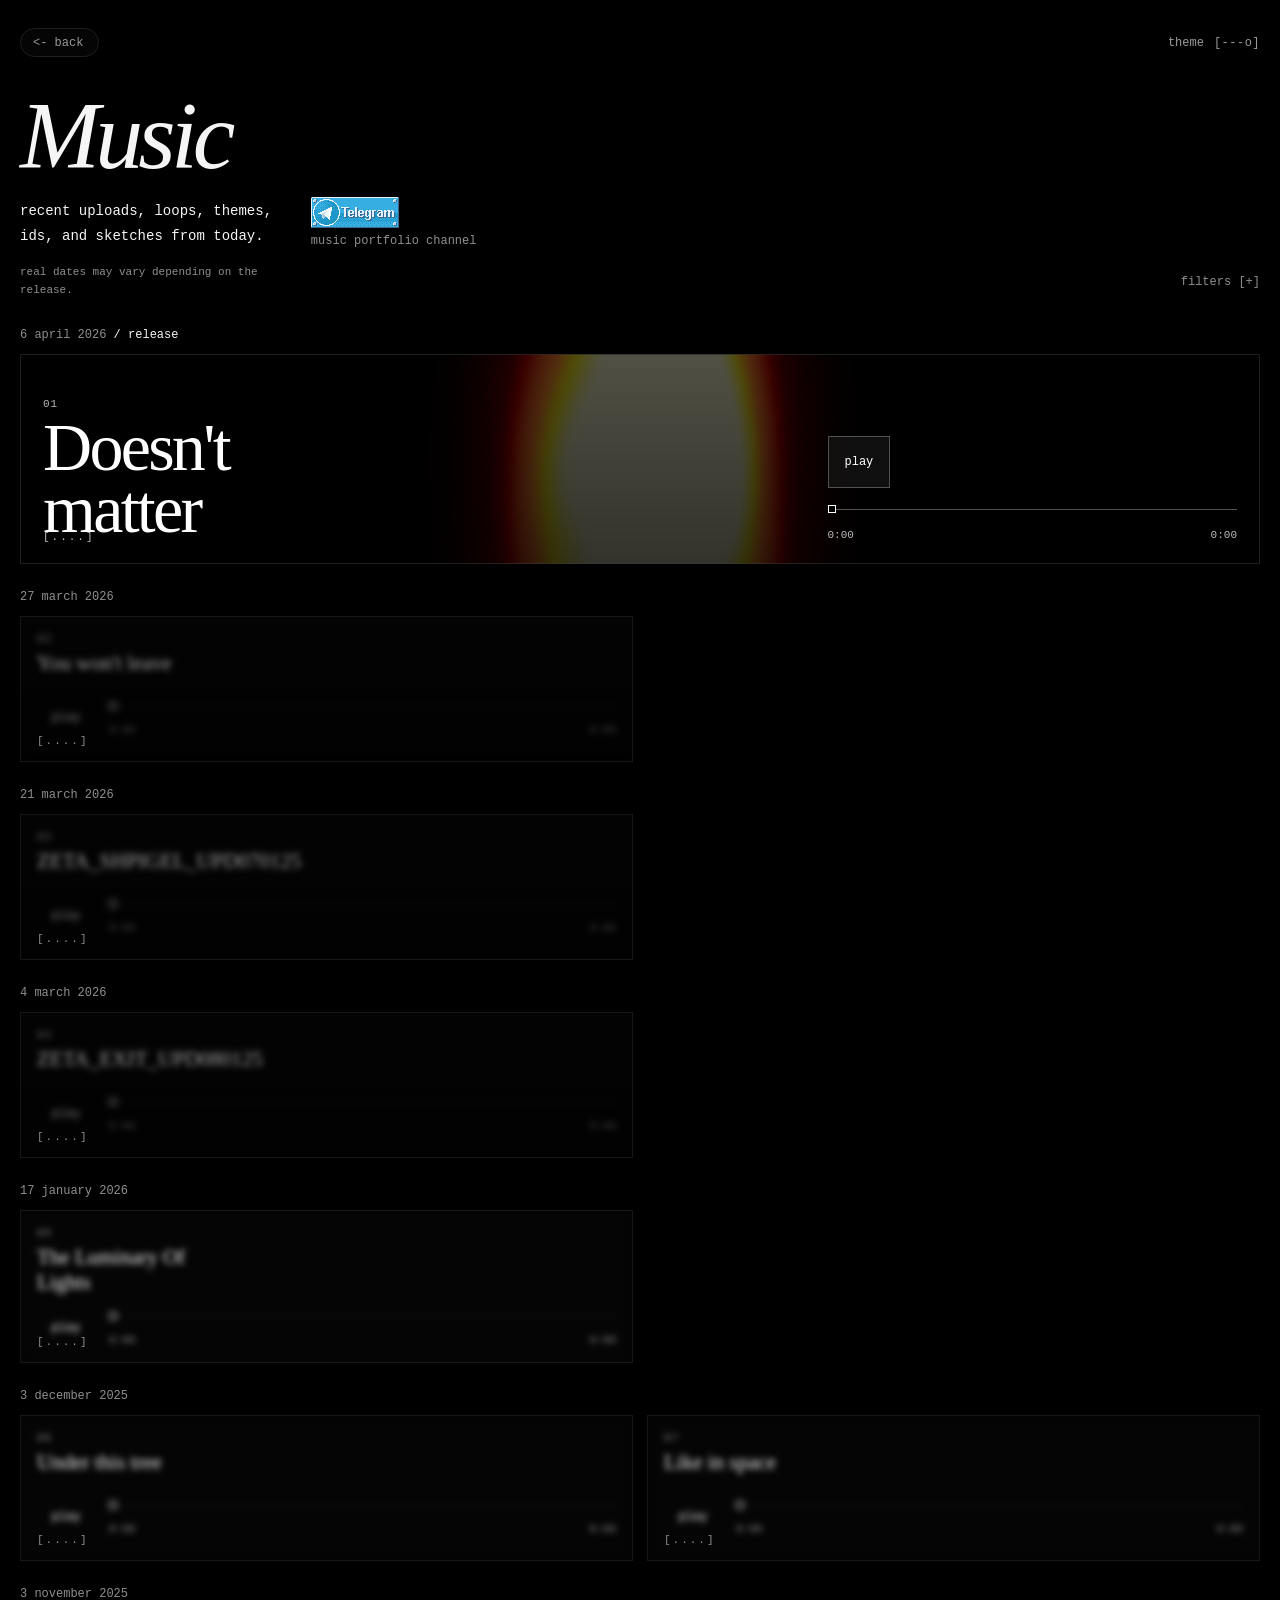
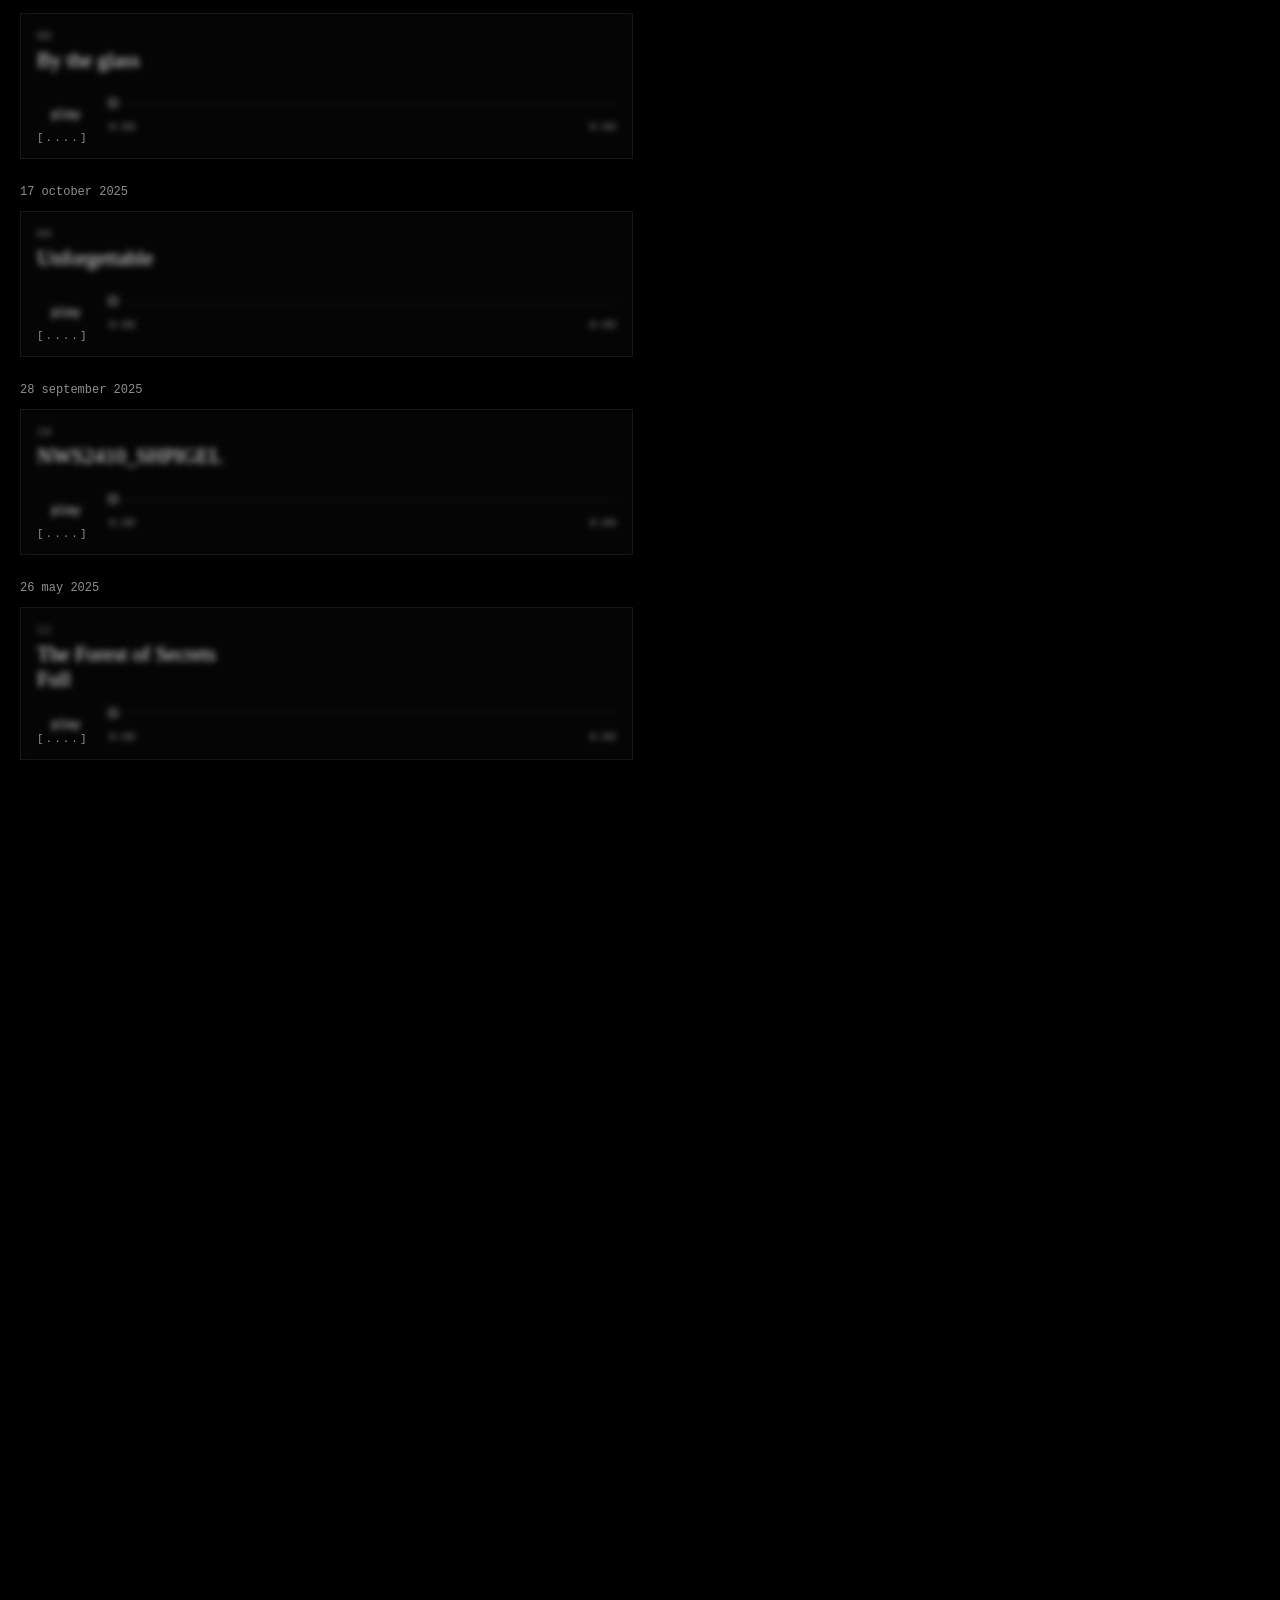
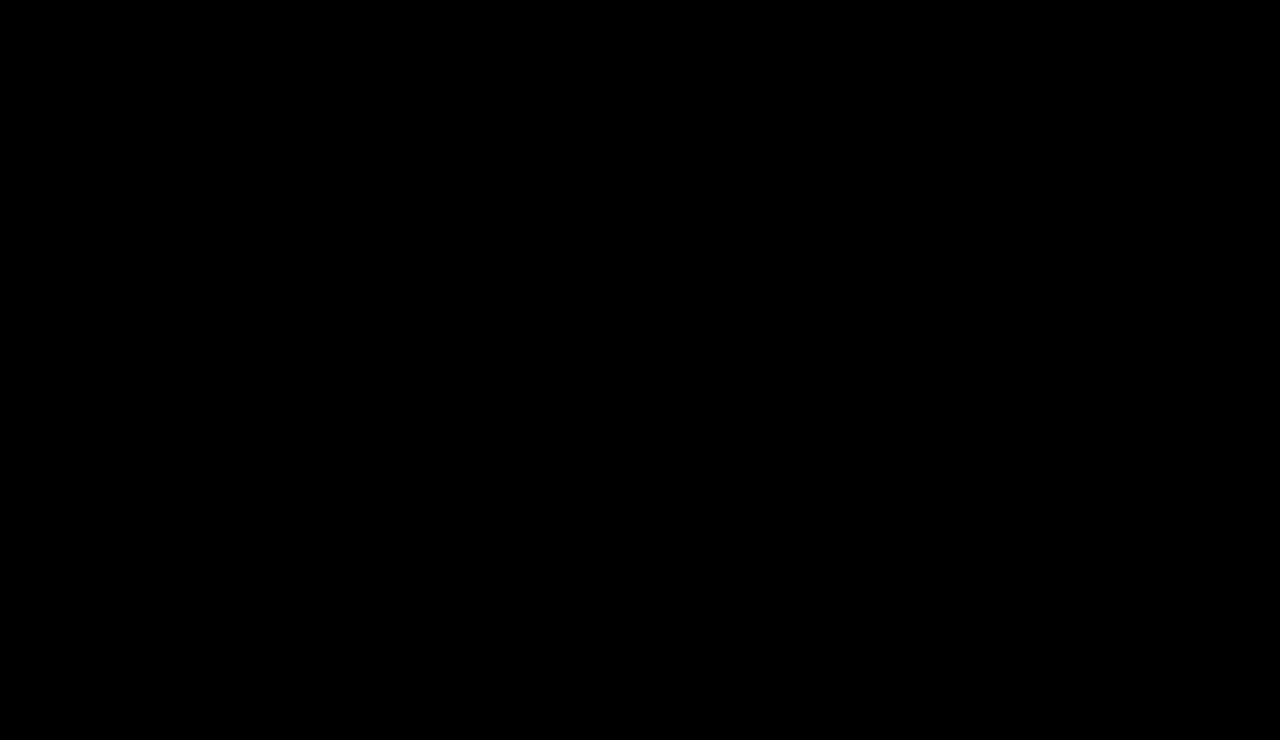
==== music.html @ 7730af9d "Make track loading overlays visible" ====
<!DOCTYPE html>
<html lang="en">
  <head>
    <meta charset="UTF-8" />
    <meta name="viewport" content="width=device-width, initial-scale=1.0" />
    <title>niktoimiya music</title>
    <meta
      name="description"
      content="Placeholder music page for Vladislav aka @niktoimiya."
    />
    <link rel="stylesheet" href="styles.css" />
  </head>
  <body>
    <main class="page">
      <div class="themebar themebar--split">
        <a class="theme-link" href="index.html" aria-label="Back to bio">
          <span class="link-morph">
            <span class="link-morph__base">&lt;- back</span>
            <span class="link-morph__alt" aria-hidden="true">&lt;- back</span>
          </span>
        </a>
        <button class="theme-toggle" type="button" aria-label="Toggle theme">
          <span class="theme-toggle__label">theme</span>
          <span class="theme-toggle__track" aria-hidden="true">
            <span class="theme-toggle__thumb"></span>
          </span>
        </button>
      </div>

      <section class="layout layout--single">
        <div class="layout__main">
          <section class="hero hero--section-page">
            <div class="hero__content hero__content--section">
              <h1 class="hero__title hero__title--section">Music</h1>
              <div class="music-hero__body">
                <p class="hero__lead hero__lead--section">
                  recent uploads, loops, themes, ids, and sketches from today.
                </p>
                <a
                  href="https://t.me/licnolifem"
                  class="badge-link badge-link--section"
                  target="_blank"
                  rel="noreferrer"
                >
                  <img
                    src="assets/badges/telegram.gif"
                    alt="Telegram 88x31 button"
                    class="badge__image"
                  />
                  <span class="badge-link__label">music portfolio channel</span>
                </a>
              </div>
            </div>
          </section>

          <div class="track-toolbar">
            <p class="track-note">
              real dates may vary depending on the release.
            </p>
            <details class="track-filters">
              <summary class="track-filters__summary">filters</summary>
              <div class="track-filters__menu">
                <button class="track-filters__option" type="button" data-filter="all">all</button>
                <button class="track-filters__option" type="button" data-filter="dated">dated only</button>
                <button class="track-filters__option" type="button" data-filter="undated">date not parsed</button>
              </div>
            </details>
          </div>

          <section class="track-groups">
            <section class="track-group" data-filter-group="dated">
              <h2 class="track-group__date">3 december 2025</h2>
              <div class="tracks">
                <article class="track">
                  <div class="track__meta">
                    <p class="track__index">11</p>
                    <h3 class="track__title">Under this tree</h3>
                  </div>
                  <div class="track__player">
                    <button class="track__play" type="button">play</button>
                    <div class="track__controls">
                      <input class="track__seek" type="range" min="0" max="0" value="0" step="0.1" aria-label="Seek track" />
                      <div class="track__time">
                        <span class="track__current">0:00</span>
                        <span class="track__duration">0:00</span>
                      </div>
                    </div>
                    <audio preload="none" class="track__audio" data-audio-ready="false">
                      <source data-src="assets/music/Under%20this%20tree%20.mp3" type="audio/mpeg" />
                    </audio>
                  </div>
                </article>

                <article class="track">
                  <div class="track__meta">
                    <p class="track__index">12</p>
                    <h3 class="track__title">Like in space</h3>
                  </div>
                  <div class="track__player">
                    <button class="track__play" type="button">play</button>
                    <div class="track__controls">
                      <input class="track__seek" type="range" min="0" max="0" value="0" step="0.1" aria-label="Seek track" />
                      <div class="track__time">
                        <span class="track__current">0:00</span>
                        <span class="track__duration">0:00</span>
                      </div>
                    </div>
                    <audio preload="none" class="track__audio" data-audio-ready="false">
                      <source data-src="assets/music/Like%20in%20space%20.mp3" type="audio/mpeg" />
                    </audio>
                  </div>
                </article>
              </div>
            </section>

            <section class="track-group" data-filter-group="dated">
              <h2 class="track-group__date">3 november 2025</h2>
              <div class="tracks">
                <article class="track">
                  <div class="track__meta">
                    <p class="track__index">10</p>
                    <h3 class="track__title">By the glass</h3>
                  </div>
                  <div class="track__player">
                    <button class="track__play" type="button">play</button>
                    <div class="track__controls">
                      <input class="track__seek" type="range" min="0" max="0" value="0" step="0.1" aria-label="Seek track" />
                      <div class="track__time">
                        <span class="track__current">0:00</span>
                        <span class="track__duration">0:00</span>
                      </div>
                    </div>
                    <audio preload="none" class="track__audio" data-audio-ready="false">
                      <source data-src="assets/music/By%20the%20glass%20.mp3" type="audio/mpeg" />
                    </audio>
                  </div>
                </article>
              </div>
            </section>

            <section class="track-group" data-filter-group="dated">
              <h2 class="track-group__date">17 october 2025</h2>
              <div class="tracks">
                <article class="track">
                  <div class="track__meta">
                    <p class="track__index">09</p>
                    <h3 class="track__title">Unforgettable</h3>
                  </div>
                  <div class="track__player">
                    <button class="track__play" type="button">play</button>
                    <div class="track__controls">
                      <input class="track__seek" type="range" min="0" max="0" value="0" step="0.1" aria-label="Seek track" />
                      <div class="track__time">
                        <span class="track__current">0:00</span>
                        <span class="track__duration">0:00</span>
                      </div>
                    </div>
                    <audio preload="none" class="track__audio" data-audio-ready="false">
                      <source data-src="assets/music/Unforgettable%20.mp3" type="audio/mpeg" />
                    </audio>
                  </div>
                </article>
              </div>
            </section>

            <section class="track-group" data-filter-group="dated">
              <h2 class="track-group__date">28 september 2025</h2>
              <div class="tracks">
                <article class="track">
                  <div class="track__meta">
                    <p class="track__index">08</p>
                    <h3 class="track__title">NWS2410_SHPIGEL</h3>
                  </div>
                  <div class="track__player">
                    <button class="track__play" type="button">play</button>
                    <div class="track__controls">
                      <input class="track__seek" type="range" min="0" max="0" value="0" step="0.1" aria-label="Seek track" />
                      <div class="track__time">
                        <span class="track__current">0:00</span>
                        <span class="track__duration">0:00</span>
                      </div>
                    </div>
                    <audio preload="none" class="track__audio" data-audio-ready="false">
                      <source data-src="assets/music/NWS2410_SHPIGEL.mp3" type="audio/mpeg" />
                    </audio>
                  </div>
                </article>
              </div>
            </section>

            <section class="track-group" data-filter-group="dated">
              <h2 class="track-group__date">26 may 2025</h2>
              <div class="tracks">
                <article class="track">
                  <div class="track__meta">
                    <p class="track__index">07</p>
                    <h3 class="track__title">The Forest of Secrets Full</h3>
                  </div>
                  <div class="track__player">
                    <button class="track__play" type="button">play</button>
                    <div class="track__controls">
                      <input class="track__seek" type="range" min="0" max="0" value="0" step="0.1" aria-label="Seek track" />
                      <div class="track__time">
                        <span class="track__current">0:00</span>
                        <span class="track__duration">0:00</span>
                      </div>
                    </div>
                    <audio preload="none" class="track__audio" data-audio-ready="false">
                      <source data-src="assets/music/The%20Forest%20of%20Secrets%20Full.mp3" type="audio/mpeg" />
                    </audio>
                  </div>
                </article>
              </div>
            </section>

            <section class="track-group" data-filter-group="dated">
              <h2 class="track-group__date">28 april 2025</h2>
              <div class="tracks">
                <article class="track">
                  <div class="track__meta">
                    <p class="track__index">06</p>
                    <h3 class="track__title">DENNWS_SHPIGEL_upd_2_280824</h3>
                  </div>
                  <div class="track__player">
                    <button class="track__play" type="button">play</button>
                    <div class="track__controls">
                      <input class="track__seek" type="range" min="0" max="0" value="0" step="0.1" aria-label="Seek track" />
                      <div class="track__time">
                        <span class="track__current">0:00</span>
                        <span class="track__duration">0:00</span>
                      </div>
                    </div>
                    <audio preload="none" class="track__audio" data-audio-ready="false">
                      <source data-src="assets/music/DENNWS_SHPIGEL_upd_2_280824.mp3" type="audio/mpeg" />
                    </audio>
                  </div>
                </article>
              </div>
            </section>

            <section class="track-group" data-filter-group="dated">
              <h2 class="track-group__date">6 april 2026</h2>
              <div class="tracks">
                <article class="track">
                  <div class="track__meta">
                    <p class="track__index">05</p>
                    <h3 class="track__title">Doesn't matter</h3>
                  </div>
                  <div class="track__player">
                    <button class="track__play" type="button">play</button>
                    <div class="track__controls">
                      <input class="track__seek" type="range" min="0" max="0" value="0" step="0.1" aria-label="Seek track" />
                      <div class="track__time">
                        <span class="track__current">0:00</span>
                        <span class="track__duration">0:00</span>
                      </div>
                    </div>
                    <audio preload="none" class="track__audio" data-audio-ready="false">
                      <source data-src="assets/music/Doesn%27t%20matter%20.mp3" type="audio/mpeg" />
                    </audio>
                  </div>
                </article>
              </div>
            </section>

            <section class="track-group" data-filter-group="dated">
              <h2 class="track-group__date">27 march 2026</h2>
              <div class="tracks">
                <article class="track">
                  <div class="track__meta">
                    <p class="track__index">04</p>
                    <h3 class="track__title">You won't leave</h3>
                  </div>
                  <div class="track__player">
                    <button class="track__play" type="button">play</button>
                    <div class="track__controls">
                      <input class="track__seek" type="range" min="0" max="0" value="0" step="0.1" aria-label="Seek track" />
                      <div class="track__time">
                        <span class="track__current">0:00</span>
                        <span class="track__duration">0:00</span>
                      </div>
                    </div>
                    <audio preload="none" class="track__audio" data-audio-ready="false">
                      <source data-src="assets/music/You%20won%27t%20leave%20.mp3" type="audio/mpeg" />
                    </audio>
                  </div>
                </article>
              </div>
            </section>

            <section class="track-group" data-filter-group="dated">
              <h2 class="track-group__date">21 march 2026</h2>
              <div class="tracks">
                <article class="track">
                  <div class="track__meta">
                    <p class="track__index">03</p>
                    <h3 class="track__title">ZETA_SHPIGEL_UPD070125</h3>
                  </div>
                  <div class="track__player">
                    <button class="track__play" type="button">play</button>
                    <div class="track__controls">
                      <input class="track__seek" type="range" min="0" max="0" value="0" step="0.1" aria-label="Seek track" />
                      <div class="track__time">
                        <span class="track__current">0:00</span>
                        <span class="track__duration">0:00</span>
                      </div>
                    </div>
                    <audio preload="none" class="track__audio" data-audio-ready="false">
                      <source data-src="assets/music/ZETA_SHPIGEL_UPD070125.mp3" type="audio/mpeg" />
                    </audio>
                  </div>
                </article>
              </div>
            </section>

            <section class="track-group" data-filter-group="dated">
              <h2 class="track-group__date">4 march 2026</h2>
              <div class="tracks">
                <article class="track">
                  <div class="track__meta">
                    <p class="track__index">02</p>
                    <h3 class="track__title">ZETA_EXIT_UPD080125</h3>
                  </div>
                  <div class="track__player">
                    <button class="track__play" type="button">play</button>
                    <div class="track__controls">
                      <input class="track__seek" type="range" min="0" max="0" value="0" step="0.1" aria-label="Seek track" />
                      <div class="track__time">
                        <span class="track__current">0:00</span>
                        <span class="track__duration">0:00</span>
                      </div>
                    </div>
                    <audio preload="none" class="track__audio" data-audio-ready="false">
                      <source data-src="assets/music/ZETA_EXIT_UPD080125.mp3" type="audio/mpeg" />
                    </audio>
                  </div>
                </article>
              </div>
            </section>

            <section class="track-group" data-filter-group="dated">
              <h2 class="track-group__date">17 january 2026</h2>
              <div class="tracks">
                <article class="track">
                  <div class="track__meta">
                    <p class="track__index">01</p>
                    <h3 class="track__title">The Luminary Of Lights</h3>
                  </div>
                  <div class="track__player">
                    <button class="track__play" type="button">play</button>
                    <div class="track__controls">
                      <input class="track__seek" type="range" min="0" max="0" value="0" step="0.1" aria-label="Seek track" />
                      <div class="track__time">
                        <span class="track__current">0:00</span>
                        <span class="track__duration">0:00</span>
                      </div>
                    </div>
                    <audio preload="none" class="track__audio" data-audio-ready="false">
                      <source data-src="assets/music/The%20Luminary%20Of%20Lights%20.mp3" type="audio/mpeg" />
                    </audio>
                  </div>
                </article>
              </div>
            </section>

            <section class="track-group" data-filter-group="undated">
              <h2 class="track-group__date">date not parsed yet</h2>
              <div class="tracks">
                <article class="track">
                  <div class="track__meta">
                    <p class="track__index">13</p>
                    <h3 class="track__title">The Forgotten One</h3>
                  </div>
                  <div class="track__player">
                    <button class="track__play" type="button">play</button>
                    <div class="track__controls">
                      <input class="track__seek" type="range" min="0" max="0" value="0" step="0.1" aria-label="Seek track" />
                      <div class="track__time">
                        <span class="track__current">0:00</span>
                        <span class="track__duration">0:00</span>
                      </div>
                    </div>
                    <audio preload="none" class="track__audio" data-audio-ready="false">
                      <source data-src="assets/music/The%20Forgotten%20One.mp3" type="audio/mpeg" />
                    </audio>
                  </div>
                </article>

                <article class="track">
                  <div class="track__meta">
                    <p class="track__index">14</p>
                    <h3 class="track__title">New tree of life</h3>
                  </div>
                  <div class="track__player">
                    <button class="track__play" type="button">play</button>
                    <div class="track__controls">
                      <input class="track__seek" type="range" min="0" max="0" value="0" step="0.1" aria-label="Seek track" />
                      <div class="track__time">
                        <span class="track__current">0:00</span>
                        <span class="track__duration">0:00</span>
                      </div>
                    </div>
                    <audio preload="none" class="track__audio" data-audio-ready="false">
                      <source data-src="assets/music/New%20tree%20of%20life.mp3" type="audio/mpeg" />
                    </audio>
                  </div>
                </article>

                <article class="track">
                  <div class="track__meta">
                    <p class="track__index">15</p>
                    <h3 class="track__title">Golden Tree</h3>
                  </div>
                  <div class="track__player">
                    <button class="track__play" type="button">play</button>
                    <div class="track__controls">
                      <input class="track__seek" type="range" min="0" max="0" value="0" step="0.1" aria-label="Seek track" />
                      <div class="track__time">
                        <span class="track__current">0:00</span>
                        <span class="track__duration">0:00</span>
                      </div>
                    </div>
                    <audio preload="none" class="track__audio" data-audio-ready="false">
                      <source data-src="assets/music/Golden%20Tree.mp3" type="audio/mpeg" />
                    </audio>
                  </div>
                </article>

                <article class="track">
                  <div class="track__meta">
                    <p class="track__index">16</p>
                    <h3 class="track__title">PODROBNOSTI-NEDELI_SHPIGEL_UPD211124</h3>
                  </div>
                  <div class="track__player">
                    <button class="track__play" type="button">play</button>
                    <div class="track__controls">
                      <input class="track__seek" type="range" min="0" max="0" value="0" step="0.1" aria-label="Seek track" />
                      <div class="track__time">
                        <span class="track__current">0:00</span>
                        <span class="track__duration">0:00</span>
                      </div>
                    </div>
                    <audio preload="none" class="track__audio" data-audio-ready="false">
                      <source data-src="assets/music/PODROBNOSTI-NEDELI_SHPIGEL_UPD211124.mp3" type="audio/mpeg" />
                    </audio>
                  </div>
                </article>

                <article class="track">
                  <div class="track__meta">
                    <p class="track__index">17</p>
                    <h3 class="track__title">shp_news_oblako_v3</h3>
                  </div>
                  <div class="track__player">
                    <button class="track__play" type="button">play</button>
                    <div class="track__controls">
                      <input class="track__seek" type="range" min="0" max="0" value="0" step="0.1" aria-label="Seek track" />
                      <div class="track__time">
                        <span class="track__current">0:00</span>
                        <span class="track__duration">0:00</span>
                      </div>
                    </div>
                    <audio preload="none" class="track__audio" data-audio-ready="false">
                      <source data-src="assets/music/shp_news_oblako_v3.mp3" type="audio/mpeg" />
                    </audio>
                  </div>
                </article>

                <article class="track">
                  <div class="track__meta">
                    <p class="track__index">18</p>
                    <h3 class="track__title">Fight 1</h3>
                  </div>
                  <div class="track__player">
                    <button class="track__play" type="button">play</button>
                    <div class="track__controls">
                      <input class="track__seek" type="range" min="0" max="0" value="0" step="0.1" aria-label="Seek track" />
                      <div class="track__time">
                        <span class="track__current">0:00</span>
                        <span class="track__duration">0:00</span>
                      </div>
                    </div>
                    <audio preload="none" class="track__audio" data-audio-ready="false">
                      <source data-src="assets/music/Fight%201.mp3" type="audio/mpeg" />
                    </audio>
                  </div>
                </article>

                <article class="track">
                  <div class="track__meta">
                    <p class="track__index">19</p>
                    <h3 class="track__title">nws_shp_oblako_1</h3>
                  </div>
                  <div class="track__player">
                    <button class="track__play" type="button">play</button>
                    <div class="track__controls">
                      <input class="track__seek" type="range" min="0" max="0" value="0" step="0.1" aria-label="Seek track" />
                      <div class="track__time">
                        <span class="track__current">0:00</span>
                        <span class="track__duration">0:00</span>
                      </div>
                    </div>
                    <audio preload="none" class="track__audio" data-audio-ready="false">
                      <source data-src="assets/music/nws_shp_oblako_1.mp3" type="audio/mpeg" />
                    </audio>
                  </div>
                </article>

                <article class="track">
                  <div class="track__meta">
                    <p class="track__index">20</p>
                    <h3 class="track__title">strilex_fill_2404</h3>
                  </div>
                  <div class="track__player">
                    <button class="track__play" type="button">play</button>
                    <div class="track__controls">
                      <input class="track__seek" type="range" min="0" max="0" value="0" step="0.1" aria-label="Seek track" />
                      <div class="track__time">
                        <span class="track__current">0:00</span>
                        <span class="track__duration">0:00</span>
                      </div>
                    </div>
                    <audio preload="none" class="track__audio" data-audio-ready="false">
                      <source data-src="assets/music/strilex_fill_2404.mp3" type="audio/mpeg" />
                    </audio>
                  </div>
                </article>

                <article class="track">
                  <div class="track__meta">
                    <p class="track__index">21</p>
                    <h3 class="track__title">какая то атмофсфера</h3>
                  </div>
                  <div class="track__player">
                    <button class="track__play" type="button">play</button>
                    <div class="track__controls">
                      <input class="track__seek" type="range" min="0" max="0" value="0" step="0.1" aria-label="Seek track" />
                      <div class="track__time">
                        <span class="track__current">0:00</span>
                        <span class="track__duration">0:00</span>
                      </div>
                    </div>
                    <audio preload="none" class="track__audio" data-audio-ready="false">
                      <source data-src="assets/music/%D0%BA%D0%B0%D0%BA%D0%B0%D1%8F%20%D1%82%D0%BE%20%D0%B0%D1%82%D0%BC%D0%BE%D1%84%D1%81%D1%84%D0%B5%D1%80%D0%B0.mp3" type="audio/mpeg" />
                    </audio>
                  </div>
                </article>

                <article class="track">
                  <div class="track__meta">
                    <p class="track__index">22</p>
                    <h3 class="track__title">mestnoe_time_oblako_2405</h3>
                  </div>
                  <div class="track__player">
                    <button class="track__play" type="button">play</button>
                    <div class="track__controls">
                      <input class="track__seek" type="range" min="0" max="0" value="0" step="0.1" aria-label="Seek track" />
                      <div class="track__time">
                        <span class="track__current">0:00</span>
                        <span class="track__duration">0:00</span>
                      </div>
                    </div>
                    <audio preload="none" class="track__audio" data-audio-ready="false">
                      <source data-src="assets/music/mestnoe_time_oblako_2405.mp3" type="audio/mpeg" />
                    </audio>
                  </div>
                </article>

                <article class="track">
                  <div class="track__meta">
                    <p class="track__index">23</p>
                    <h3 class="track__title">заказ6_170724</h3>
                  </div>
                  <div class="track__player">
                    <button class="track__play" type="button">play</button>
                    <div class="track__controls">
                      <input class="track__seek" type="range" min="0" max="0" value="0" step="0.1" aria-label="Seek track" />
                      <div class="track__time">
                        <span class="track__current">0:00</span>
                        <span class="track__duration">0:00</span>
                      </div>
                    </div>
                    <audio preload="none" class="track__audio" data-audio-ready="false">
                      <source data-src="assets/music/%D0%B7%D0%B0%D0%BA%D0%B0%D0%B76_170724.mp3" type="audio/mpeg" />
                    </audio>
                  </div>
                </article>

                <article class="track">
                  <div class="track__meta">
                    <p class="track__index">24</p>
                    <h3 class="track__title">безразмерка_заказ2_100624</h3>
                  </div>
                  <div class="track__player">
                    <button class="track__play" type="button">play</button>
                    <div class="track__controls">
                      <input class="track__seek" type="range" min="0" max="0" value="0" step="0.1" aria-label="Seek track" />
                      <div class="track__time">
                        <span class="track__current">0:00</span>
                        <span class="track__duration">0:00</span>
                      </div>
                    </div>
                    <audio preload="none" class="track__audio" data-audio-ready="false">
                      <source data-src="assets/music/%D0%B1%D0%B5%D0%B7%D1%80%D0%B0%D0%B7%D0%BC%D0%B5%D1%80%D0%BA%D0%B0_%D0%B7%D0%B0%D0%BA%D0%B0%D0%B72_100624.mp3" type="audio/mpeg" />
                    </audio>
                  </div>
                </article>

                <article class="track">
                  <div class="track__meta">
                    <p class="track__index">25</p>
                    <h3 class="track__title">morning_oblako_2404</h3>
                  </div>
                  <div class="track__player">
                    <button class="track__play" type="button">play</button>
                    <div class="track__controls">
                      <input class="track__seek" type="range" min="0" max="0" value="0" step="0.1" aria-label="Seek track" />
                      <div class="track__time">
                        <span class="track__current">0:00</span>
                        <span class="track__duration">0:00</span>
                      </div>
                    </div>
                    <audio preload="none" class="track__audio" data-audio-ready="false">
                      <source data-src="assets/music/morning_oblako_2404.mp3" type="audio/mpeg" />
                    </audio>
                  </div>
                </article>

                <article class="track">
                  <div class="track__meta">
                    <p class="track__index">26</p>
                    <h3 class="track__title">Days of Hope</h3>
                  </div>
                  <div class="track__player">
                    <button class="track__play" type="button">play</button>
                    <div class="track__controls">
                      <input class="track__seek" type="range" min="0" max="0" value="0" step="0.1" aria-label="Seek track" />
                      <div class="track__time">
                        <span class="track__current">0:00</span>
                        <span class="track__duration">0:00</span>
                      </div>
                    </div>
                    <audio preload="none" class="track__audio" data-audio-ready="false">
                      <source data-src="assets/music/Days%20of%20Hope.mp3" type="audio/mpeg" />
                    </audio>
                  </div>
                </article>

                <article class="track">
                  <div class="track__meta">
                    <p class="track__index">27</p>
                    <h3 class="track__title">Bye Cosmically (1)</h3>
                  </div>
                  <div class="track__player">
                    <button class="track__play" type="button">play</button>
                    <div class="track__controls">
                      <input class="track__seek" type="range" min="0" max="0" value="0" step="0.1" aria-label="Seek track" />
                      <div class="track__time">
                        <span class="track__current">0:00</span>
                        <span class="track__duration">0:00</span>
                      </div>
                    </div>
                    <audio preload="none" class="track__audio" data-audio-ready="false">
                      <source data-src="assets/music/Bye%20Cosmically%20%20%281%29.mp3" type="audio/mpeg" />
                    </audio>
                  </div>
                </article>
              </div>
            </section>
          </section>
        </div>
      </section>
    </main>
    <script>
      (function () {
        var root = document.documentElement;
        var toggle = document.querySelector(".theme-toggle");
        var storageKey = "niktoimiya-theme";
        var savedTheme = localStorage.getItem(storageKey);
        var hour = new Date().getHours();
        var autoTheme = hour >= 7 && hour < 19 ? "light" : "dark";
        var initialTheme = savedTheme || autoTheme;

        root.setAttribute("data-theme", initialTheme);

        if (toggle) {
          toggle.addEventListener("click", function () {
            var current = root.getAttribute("data-theme") === "dark" ? "dark" : "light";
            var next = current === "dark" ? "light" : "dark";
            root.setAttribute("data-theme", next);
            localStorage.setItem(storageKey, next);
          });
        }

        var trackGroupsContainer = document.querySelector(".track-groups");
        var filterDetails = document.querySelector(".track-filters");
        var filterButtons = Array.from(document.querySelectorAll(".track-filters__option"));
        var trackGroups = Array.from(document.querySelectorAll(".track-group"));
        var tracks = [];
        var activeAudio = null;
        var activeFilterMode = "all";
        var loadingFrames = ["[=---]", "[-=--]", "[--=-]", "[---=]"];
        var pendingFrame = "[....]";
        var loadingFrameIndex = 0;
        var monthNames = {
          january: 0,
          february: 1,
          march: 2,
          april: 3,
          may: 4,
          june: 5,
          july: 6,
          august: 7,
          september: 8,
          october: 9,
          november: 10,
          december: 11
        };
        var monthLabels = [
          "january",
          "february",
          "march",
          "april",
          "may",
          "june",
          "july",
          "august",
          "september",
          "october",
          "november",
          "december"
        ];
        var implicitDayMonthYear = 2024;

        function formatTime(seconds) {
          if (!isFinite(seconds) || seconds < 0) return "0:00";
          var mins = Math.floor(seconds / 60);
          var secs = Math.floor(seconds % 60);
          return mins + ":" + String(secs).padStart(2, "0");
        }

        function parseGroupDate(group) {
          var dateHeading = group.querySelector(".track-group__date");

          if (!dateHeading) return null;

          var rawDate = dateHeading.textContent.trim().toLowerCase();
          var match = rawDate.match(/^(\d{1,2})\s+([a-z]+)\s+(\d{4})$/);

          if (!match) return null;

          var day = Number(match[1]);
          var month = monthNames[match[2]];
          var year = Number(match[3]);

          if (!Number.isFinite(day) || !Number.isFinite(year) || month === undefined) {
            return null;
          }

          return new Date(year, month, day).getTime();
        }

        function createTimestamp(year, month, day) {
          var candidate = new Date(year, month, day);

          if (
            candidate.getFullYear() !== year ||
            candidate.getMonth() !== month ||
            candidate.getDate() !== day
          ) {
            return null;
          }

          return candidate.getTime();
        }

        function formatDateLabel(timestamp) {
          var date = new Date(timestamp);
          return date.getDate() + " " + monthLabels[date.getMonth()] + " " + date.getFullYear();
        }

        function getTrackFilename(track) {
          var source = track.querySelector("source");

          if (!source) return "";

          var rawSource = source.getAttribute("src") || "";
          var decodedSource = decodeURIComponent(rawSource);
          return decodedSource.split("/").pop() || "";
        }

        function parseTrackDate(track) {
          var filename = getTrackFilename(track);

          if (!filename) return null;

          var compactDateMatch = filename.match(/(?:^|[_\-\s])(\d{2})(\d{2})(\d{2})(?=\.|[_\-\s]|$)/i);

          if (compactDateMatch) {
            var compactDay = Number(compactDateMatch[1]);
            var compactMonth = Number(compactDateMatch[2]) - 1;
            var compactYear = 2000 + Number(compactDateMatch[3]);
            var compactTimestamp = createTimestamp(compactYear, compactMonth, compactDay);

            if (compactTimestamp !== null) {
              return compactTimestamp;
            }
          }

          var shortDateMatch = filename.match(/(?:^|[_\-\s])(\d{2})(\d{2})(?=\.|$)/i);

          if (shortDateMatch) {
            var shortDay = Number(shortDateMatch[1]);
            var shortMonth = Number(shortDateMatch[2]) - 1;
            var shortTimestamp = createTimestamp(implicitDayMonthYear, shortMonth, shortDay);

            if (shortTimestamp !== null) {
              return shortTimestamp;
            }
          }

          return null;
        }

        function createTrackGroup(groupType, dateLabel) {
          var group = document.createElement("section");
          group.className = "track-group";
          group.setAttribute("data-filter-group", groupType);

          var heading = document.createElement("h2");
          heading.className = "track-group__date";
          heading.textContent = dateLabel;

          var tracksGrid = document.createElement("div");
          tracksGrid.className = "tracks";

          group.appendChild(heading);
          group.appendChild(tracksGrid);

          return group;
        }

        function clearFeaturedTrack() {
          trackGroups.forEach(function (group) {
            var dateHeading = group.querySelector(".track-group__date");

            if (dateHeading) {
              dateHeading.classList.remove("track-group__date--release");
            }
          });

          tracks.forEach(function (track) {
            track.classList.remove("track--featured");
          });
        }

        function markFeaturedTrack() {
          clearFeaturedTrack();

          var latestGroup = trackGroups.find(function (group) {
            return (group.getAttribute("data-filter-group") || "dated") === "dated";
          });

          if (!latestGroup) return;

          var latestTrack = latestGroup.querySelector(".track");
          var latestHeading = latestGroup.querySelector(".track-group__date");

          if (!latestTrack || !latestHeading) return;

          latestTrack.classList.add("track--featured");
          latestHeading.classList.add("track-group__date--release");
        }

        function renumberTracks() {
          tracks.forEach(function (track, index) {
            var trackIndex = track.querySelector(".track__index");

            if (!trackIndex) return;

            trackIndex.textContent = String(index + 1).padStart(2, "0");
          });
        }

        function rebuildTrackGroups() {
          if (!trackGroupsContainer) return;

          var datedGroups = new Map();
          var undatedTracks = [];

          trackGroups.forEach(function (group) {
            var groupType = group.getAttribute("data-filter-group") || "dated";
            var dateHeading = group.querySelector(".track-group__date");
            var tracksInGroup = Array.from(group.querySelectorAll(".track"));

            if (groupType === "dated") {
              var explicitTimestamp = parseGroupDate(group) || 0;
              var explicitKey = String(explicitTimestamp);
              var existingExplicitGroup = datedGroups.get(explicitKey);

              if (existingExplicitGroup) {
                existingExplicitGroup.tracks = existingExplicitGroup.tracks.concat(tracksInGroup);
              } else {
                datedGroups.set(explicitKey, {
                  dateLabel: dateHeading ? dateHeading.textContent.trim() : "date not parsed yet",
                  timestamp: explicitTimestamp,
                  tracks: tracksInGroup.slice()
                });
              }
              return;
            }

            tracksInGroup.forEach(function (track) {
              var inferredTimestamp = parseTrackDate(track);

              if (inferredTimestamp === null) {
                undatedTracks.push(track);
                return;
              }

              var inferredKey = String(inferredTimestamp);
              var existingInferredGroup = datedGroups.get(inferredKey);

              if (existingInferredGroup) {
                existingInferredGroup.tracks.push(track);
                return;
              }

              datedGroups.set(inferredKey, {
                dateLabel: formatDateLabel(inferredTimestamp),
                timestamp: inferredTimestamp,
                tracks: [track]
              });
            });
          });

          var orderedDatedGroups = Array.from(datedGroups.values()).sort(function (leftGroup, rightGroup) {
            return rightGroup.timestamp - leftGroup.timestamp;
          });

          trackGroupsContainer.innerHTML = "";

          orderedDatedGroups.forEach(function (groupData) {
            var group = createTrackGroup("dated", groupData.dateLabel);
            var tracksGrid = group.querySelector(".tracks");

            groupData.tracks.forEach(function (track) {
              tracksGrid.appendChild(track);
            });

            trackGroupsContainer.appendChild(group);
          });

          if (undatedTracks.length > 0) {
            var undatedGroup = createTrackGroup("undated", "date not parsed yet");
            var undatedGrid = undatedGroup.querySelector(".tracks");

            undatedTracks.forEach(function (track) {
              undatedGrid.appendChild(track);
            });

            trackGroupsContainer.appendChild(undatedGroup);
          }

          trackGroups = Array.from(document.querySelectorAll(".track-group"));
          tracks = Array.from(document.querySelectorAll(".track"));
          renumberTracks();
          markFeaturedTrack();
        }

        function applyFilter(mode) {
          activeFilterMode = mode;

          filterButtons.forEach(function (button) {
            var buttonMode = button.getAttribute("data-filter") || "all";
            var isActive = buttonMode === mode;
            button.setAttribute("aria-pressed", isActive ? "true" : "false");
          });

          trackGroups.forEach(function (group) {
            var groupType = group.getAttribute("data-filter-group") || "dated";
            var visible =
              mode === "all" ||
              (mode === "dated" && groupType === "dated") ||
              (mode === "undated" && groupType === "undated");

            group.hidden = !visible;
            group.setAttribute("aria-hidden", visible ? "false" : "true");
            group.style.display = visible ? "" : "none";
          });

          if (filterDetails) {
            filterDetails.open = false;
          }
        }

        rebuildTrackGroups();

        filterButtons.forEach(function (button) {
          button.addEventListener("click", function () {
            var mode = button.getAttribute("data-filter") || "all";
            applyFilter(mode);
          });
        });

        applyFilter(activeFilterMode);

        tracks.forEach(function (track) {
          var audio = track.querySelector(".track__audio");
          var source = audio ? audio.querySelector("source") : null;
          var playButton = track.querySelector(".track__play");
          var seek = track.querySelector(".track__seek");
          var current = track.querySelector(".track__current");
          var duration = track.querySelector(".track__duration");

          if (!audio || !playButton || !seek || !current || !duration) return;

          function setTrackAudioState(state, label) {
            track.setAttribute("data-audio-state", state);
            track.setAttribute("data-loading-label", label);
          }

          setTrackAudioState("pending", pendingFrame);

          function ensureAudioLoaded(playImmediately) {
            if (!source) return Promise.resolve(false);

            if (source.dataset.src && !source.getAttribute("src")) {
              source.src = source.dataset.src;
            }

            if (audio.getAttribute("data-audio-ready") === "true") {
              if (playImmediately) {
                audio.preload = "auto";
              }
              setTrackAudioState("ready", "");
              return Promise.resolve(true);
            }

            audio.preload = playImmediately ? "auto" : "metadata";
            setTrackAudioState("loading", loadingFrames[loadingFrameIndex]);

            return new Promise(function (resolve) {
              var settled = false;

              function finish(success) {
                if (settled) return;
                settled = true;
                audio.removeEventListener("loadedmetadata", handleReady);
                audio.removeEventListener("canplay", handleReady);
                audio.removeEventListener("error", handleError);
                resolve(success);
              }

              function handleReady() {
                audio.setAttribute("data-audio-ready", "true");
                setTrackAudioState("ready", "");
                finish(true);
              }

              function handleError() {
                setTrackAudioState("error", "[error]");
                finish(false);
              }

              audio.addEventListener("loadedmetadata", handleReady);
              audio.addEventListener("canplay", handleReady);
              audio.addEventListener("error", handleError);
              audio.load();
            });
          }

          function renderTrackTime() {
            var trackDuration = isFinite(audio.duration) ? audio.duration : 0;
            var trackCurrent = isFinite(audio.currentTime) ? audio.currentTime : 0;

            seek.max = trackDuration;
            seek.value = trackCurrent;
            seek.disabled = trackDuration <= 0;
            current.textContent = formatTime(trackCurrent);
            duration.textContent = formatTime(trackDuration);
          }

          playButton.addEventListener("click", function () {
            ensureAudioLoaded(true).then(function (isLoaded) {
              if (!isLoaded) return;

              if (activeAudio && activeAudio !== audio) {
                activeAudio.pause();
              }

              if (audio.paused) {
                var playAttempt = audio.play();

                if (playAttempt && typeof playAttempt.catch === "function") {
                  playAttempt.catch(function () {});
                }
              } else {
                audio.pause();
              }
            });
          });

          audio.addEventListener("loadedmetadata", function () {
            audio.setAttribute("data-audio-ready", "true");
            setTrackAudioState("ready", "");
            renderTrackTime();
          });
          audio.addEventListener("durationchange", renderTrackTime);
          audio.addEventListener("timeupdate", renderTrackTime);
          audio.addEventListener("seeking", renderTrackTime);
          audio.addEventListener("seeked", renderTrackTime);

          audio.addEventListener("play", function () {
            activeAudio = audio;
            playButton.textContent = "pause";
            track.setAttribute("data-state", "playing");
            renderTrackTime();
          });

          audio.addEventListener("pause", function () {
            if (activeAudio === audio) activeAudio = null;
            playButton.textContent = "play";
            track.removeAttribute("data-state");
            renderTrackTime();
          });

          audio.addEventListener("ended", function () {
            renderTrackTime();
          });

          seek.addEventListener("input", function () {
            if (!isFinite(audio.duration) || audio.duration <= 0) return;
            audio.currentTime = Number(seek.value);
            renderTrackTime();
          });

          renderTrackTime();
        });

        window.setInterval(function () {
          loadingFrameIndex = (loadingFrameIndex + 1) % loadingFrames.length;

          tracks.forEach(function (track) {
            var state = track.getAttribute("data-audio-state");

            if (state === "loading") {
              track.setAttribute("data-loading-label", loadingFrames[loadingFrameIndex]);
            }
          });
        }, 140);
      })();
    </script>
  </body>
</html>
---- styles.css ----
@import url("https://fonts.googleapis.com/css2?family=Unbounded:wght@400;500;700&display=swap");

:root {
  --bg: #ffffff;
  --text: #111111;
  --muted: #666666;
  --line: #d9d9d9;
  --panel: #ffffff;
  --toggle-bg: #f2f2f2;
  --toggle-thumb: #111111;
  --toggle-text: #666666;
  --toggle-border: #d9d9d9;
  --bg-pattern-opacity: 0.06;
}

:root[data-theme="dark"] {
  --bg: #000000;
  --text: #f5f5f5;
  --muted: #8f8f8f;
  --line: #1a1a1a;
  --panel: #050505;
  --toggle-bg: #111111;
  --toggle-thumb: #f3f4f6;
  --toggle-text: #9a9a9a;
  --toggle-border: #1f1f1f;
  --bg-pattern-opacity: 0.12;
}

*,
*::before,
*::after {
  box-sizing: border-box;
}

html {
  scroll-behavior: smooth;
  scrollbar-width: thin;
  scrollbar-color: color-mix(in srgb, var(--text) 20%, transparent) transparent;
}

body {
  position: relative;
  margin: 0;
  min-height: 100vh;
  background: var(--bg);
  color: var(--text);
  font-family:
    "SFMono-Regular",
    "Menlo",
    "Monaco",
    "Consolas",
    "Liberation Mono",
    "Courier New",
    monospace;
  transition: background-color 180ms ease, color 180ms ease;
}

body.home-loading {
  overflow: hidden;
}

body.home-loading .page {
  opacity: 0;
}

body.home-ready .page {
  opacity: 1;
  transition: opacity 260ms ease;
}

body::before {
  content: "";
  position: fixed;
  inset: 0;
  background-image: none;
  background-repeat: repeat;
  opacity: var(--bg-pattern-opacity);
  pointer-events: none;
  z-index: 0;
}

*::-webkit-scrollbar {
  width: 8px;
  height: 8px;
}

*::-webkit-scrollbar-track {
  background: transparent;
}

*::-webkit-scrollbar-thumb {
  background: color-mix(in srgb, var(--text) 16%, transparent);
  border-radius: 999px;
  border: 2px solid transparent;
  background-clip: padding-box;
}

*::-webkit-scrollbar-thumb:hover {
  background: color-mix(in srgb, var(--text) 28%, transparent);
  background-clip: padding-box;
}

*::-webkit-scrollbar-corner {
  background: transparent;
}

a {
  color: inherit;
  text-decoration: none;
}

@media (prefers-reduced-motion: no-preference) {
  .list--links .item,
  .badge-link__menu a,
  .theme-link {
    transition:
      color 180ms ease,
      transform 260ms cubic-bezier(0.22, 1, 0.36, 1),
      opacity 180ms ease,
      letter-spacing 260ms ease,
      text-shadow 260ms ease,
      background-position 420ms cubic-bezier(0.22, 1, 0.36, 1);
  }

  .list--links .item,
  .badge-link__menu a,
  .theme-link {
    position: relative;
    width: fit-content;
    isolation: isolate;
    overflow: hidden;
    background-image:
      linear-gradient(
        120deg,
        transparent 0%,
        transparent 32%,
        color-mix(in srgb, var(--text) 18%, transparent) 48%,
        transparent 64%,
        transparent 100%
      );
    background-repeat: no-repeat;
    background-size: 220% 100%;
    background-position: 140% 50%;
  }

  .list--links .item::after,
  .badge-link__menu a::after,
  .theme-link::after {
    content: "";
    position: absolute;
    left: 0;
    bottom: -2px;
    width: 100%;
    height: 1px;
    background: currentColor;
    transform: scaleX(0.18) translateX(-8px);
    transform-origin: left center;
    opacity: 0.22;
    transition:
      transform 320ms cubic-bezier(0.22, 1, 0.36, 1),
      opacity 220ms ease,
      filter 320ms ease;
  }

  .list--links .item::before,
  .badge-link__menu a::before,
  .theme-link::before {
    content: "";
    position: absolute;
    inset: auto -18% -4px;
    height: calc(100% + 8px);
    border-radius: 999px;
    background:
      repeating-linear-gradient(
        -72deg,
        transparent 0 10px,
        color-mix(in srgb, var(--text) 8%, transparent) 10px 14px,
        transparent 14px 24px
      );
    opacity: 0;
    transform: translateX(-14px) skewX(-10deg);
    transition:
      opacity 220ms ease,
      transform 320ms cubic-bezier(0.22, 1, 0.36, 1);
    pointer-events: none;
    z-index: -1;
  }

  .list--links .item:hover,
  .list--links .item:focus-visible,
  .badge-link__menu a:hover,
  .badge-link__menu a:focus-visible,
  .theme-link:hover,
  .theme-link:focus-visible {
    color: var(--text);
    transform: translateX(6px) skewX(-6deg);
    letter-spacing: 0.04em;
    text-shadow:
      -0.08em 0 0 color-mix(in srgb, var(--text) 24%, transparent),
      0.08em 0 0 color-mix(in srgb, var(--muted) 24%, transparent);
    background-position: -20% 50%;
  }

  .list--links .item:hover::after,
  .list--links .item:focus-visible::after,
  .badge-link__menu a:hover::after,
  .badge-link__menu a:focus-visible::after,
  .theme-link:hover::after,
  .theme-link:focus-visible::after {
    transform: scaleX(1) translateX(0);
    opacity: 0.85;
    filter: blur(0.3px);
  }

  .list--links .item:hover::before,
  .list--links .item:focus-visible::before,
  .badge-link__menu a:hover::before,
  .badge-link__menu a:focus-visible::before,
  .theme-link:hover::before,
  .theme-link:focus-visible::before {
    opacity: 1;
    transform: translateX(12px) skewX(-10deg);
  }

  .list--links .item:hover .link-morph__base,
  .list--links .item:focus-visible .link-morph__base,
  .badge-link__menu a:hover .link-morph__base,
  .badge-link__menu a:focus-visible .link-morph__base,
  .theme-link:hover .link-morph__base,
  .theme-link:focus-visible .link-morph__base {
    opacity: 0;
    transform: translateY(-1px) scale(1.02);
    filter: blur(4px);
    letter-spacing: 0.06em;
  }

  .list--links .item:hover .link-morph__alt,
  .list--links .item:focus-visible .link-morph__alt,
  .badge-link__menu a:hover .link-morph__alt,
  .badge-link__menu a:focus-visible .link-morph__alt,
  .theme-link:hover .link-morph__alt,
  .theme-link:focus-visible .link-morph__alt {
    opacity: 1;
    transform: translateY(0) scale(1);
    filter: blur(0);
    letter-spacing: 0.04em;
  }
}

img {
  display: block;
  max-width: 100%;
}

.page {
  position: relative;
  z-index: 1;
  width: min(1280px, calc(100% - 40px));
  margin: 0 auto;
  padding: 28px 0 56px;
}

.ascii-loader {
  position: fixed;
  inset: 0;
  z-index: 10;
  display: grid;
  place-items: center;
  background: var(--bg);
  color: var(--text);
  transition: opacity 260ms ease, visibility 260ms ease;
}

.ascii-loader--done {
  opacity: 0;
  visibility: hidden;
}

.ascii-loader__inner {
  display: grid;
  gap: 10px;
  justify-items: center;
}

.ascii-loader__label {
  margin: 0;
  color: var(--muted);
  font-size: 12px;
  text-transform: lowercase;
}

.ascii-loader__indicator {
  margin: 0;
  color: var(--text);
  font: inherit;
  font-size: 14px;
  letter-spacing: 0.08em;
}

.themebar {
  display: flex;
  justify-content: flex-end;
  margin-bottom: 18px;
}

.themebar--split {
  align-items: center;
  justify-content: space-between;
  gap: 12px;
}

.theme-toggle {
  display: inline-flex;
  align-items: center;
  gap: 10px;
  padding: 6px 0 6px 12px;
  border: 0;
  border-radius: 0;
  background: transparent;
  color: var(--toggle-text);
  font: inherit;
  cursor: pointer;
  transition: color 180ms ease;
}

.theme-link {
  display: inline-flex;
  align-items: center;
  padding: 6px 12px;
  border: 1px solid var(--toggle-border);
  border-radius: 999px;
  background: var(--panel);
  color: var(--toggle-text);
  font: inherit;
  font-size: 12px;
  text-transform: lowercase;
  transition: background-color 180ms ease, border-color 180ms ease, color 180ms ease;
}

.theme-toggle__label {
  font-size: 12px;
  text-transform: lowercase;
}

.theme-toggle__track {
  position: relative;
  display: inline-flex;
  align-items: center;
  width: auto;
  height: auto;
  border-radius: 0;
  background: transparent;
  transition: color 180ms ease;
}

.theme-toggle__track::before {
  content: "[o---]";
  font-size: 12px;
  letter-spacing: 0.04em;
}

.theme-toggle__thumb {
  display: none;
}

:root[data-theme="dark"] .theme-toggle__track::before {
  content: "[---o]";
}

.layout {
  display: grid;
  grid-template-columns: minmax(0, 1fr) 332px;
  gap: 22px;
  align-items: start;
}

.layout--single {
  grid-template-columns: minmax(0, 1fr);
}

.layout__main {
  min-width: 0;
}

.sidebar {
  display: grid;
  gap: 14px;
  align-self: start;
  padding-top: 10px;
}

.hero {
  display: grid;
  grid-template-columns: 228px minmax(0, 1fr);
  gap: 24px;
  align-items: start;
  margin-bottom: 26px;
}

.hero--section-page {
  display: block;
  margin-top: 12px;
  margin-bottom: 16px;
}

.hero__media,
.card {
  background: var(--panel);
  transition: background-color 180ms ease;
}

.hero__media {
  position: relative;
}

.hero__media--masked {
  width: fit-content;
}

.hero__photo {
  aspect-ratio: 1 / 1;
  width: 100%;
  object-fit: cover;
}

.hero__media--masked .hero__photo {
  width: 184px;
  clip-path: inset(0 round 0);
  filter: contrast(1.02) saturate(0.95);
}

.hero__stamp {
  padding: 10px 12px;
  color: var(--muted);
  font-size: 12px;
  text-transform: lowercase;
}

.hero__content {
  padding-top: 2px;
}

.hero__content--section {
  display: flex;
  flex-direction: column;
  align-items: flex-start;
  width: min(100%, 880px);
  margin-left: 0;
  padding-right: 0;
}

.label,
.card__kicker,
.status {
  color: var(--muted);
  font-size: 12px;
  text-transform: lowercase;
}

.hero__title {
  margin: 8px 0 14px;
  font-size: clamp(34px, 6vw, 58px);
  line-height: 0.98;
  font-weight: 400;
  letter-spacing: -0.04em;
  word-break: break-word;
  font-family:
    "Iowan Old Style",
    "Palatino Linotype",
    "Book Antiqua",
    "Times New Roman",
    serif;
}

.hero__title--home {
  font-size: clamp(54px, 10vw, 110px);
  line-height: 0.9;
  letter-spacing: -0.06em;
}

.hero__title--glitch {
  position: relative;
}

body.home-ready .hero__title--glitch {
  animation: titleReveal 620ms cubic-bezier(0.2, 0.8, 0.2, 1) both;
}

body.home-ready .hero__title--glitch::before,
body.home-ready .hero__title--glitch::after {
  content: attr(data-text);
  position: absolute;
  inset: 0;
  pointer-events: none;
  opacity: 0;
}

body.home-ready .hero__title--glitch::before {
  color: rgba(255, 60, 60, 0.55);
  transform: translateX(-3px);
  animation: titleGlitchA 320ms steps(2, end) 1;
}

body.home-ready .hero__title--glitch::after {
  color: rgba(70, 120, 255, 0.5);
  transform: translateX(3px);
  animation: titleGlitchB 320ms steps(2, end) 1;
}

.hero__title--section {
  margin: 4px 0 18px;
  font-size: clamp(48px, 8vw, 96px);
  line-height: 0.9;
  letter-spacing: -0.05em;
  font-family:
    "Baskerville",
    "Iowan Old Style",
    "Palatino Linotype",
    "Times New Roman",
    serif;
  font-style: italic;
  text-align: left;
}

.hero__lead {
  max-width: 42ch;
  margin: 0 0 22px;
  font-size: 14px;
  line-height: 1.75;
}

.hero__lead--section {
  max-width: 32ch;
  margin: 0;
  text-align: left;
}

.music-hero__body {
  display: grid;
  grid-template-columns: max-content max-content;
  gap: 18px 22px;
  align-items: end;
  justify-content: start;
  width: fit-content;
  max-width: 100%;
}

.hero__meta {
  display: grid;
  grid-template-columns: repeat(3, minmax(0, 1fr));
  gap: 14px;
}

.hero__meta div {
  padding-top: 12px;
}

.hero__meta strong {
  display: block;
  margin-top: 6px;
  font-size: 14px;
  font-weight: 400;
}

.grid {
  display: grid;
  grid-template-columns: repeat(12, minmax(0, 1fr));
  gap: 14px;
}

.card {
  padding: 16px;
  grid-column: span 4;
}

.card--city {
  padding: 12px;
}

.card--intro,
.card--wide {
  grid-column: span 6;
}

.sidebar .card {
  grid-column: auto;
}

.card__text {
  margin: 12px 0 0;
  font-size: 14px;
  line-height: 1.75;
}

.status {
  margin: 16px 0 0;
}

.list {
  margin: 12px 0 0;
  padding: 0;
  list-style: none;
}

.list li {
  display: flex;
  align-items: center;
  padding: 8px 0;
  font-size: 14px;
  line-height: 1.6;
}

.item {
  display: flex;
  align-items: center;
  gap: 10px;
  width: 100%;
}

.item--email {
  flex-wrap: nowrap;
}

.link-morph {
  position: relative;
  display: inline-grid;
  align-items: center;
  min-width: 0;
}

.link-morph--nowrap,
.link-morph--nowrap .link-morph__base,
.link-morph--nowrap .link-morph__alt {
  white-space: nowrap;
}

.link-morph__base,
.link-morph__alt {
  grid-area: 1 / 1;
  transition:
    opacity 260ms cubic-bezier(0.22, 1, 0.36, 1),
    transform 320ms cubic-bezier(0.22, 1, 0.36, 1),
    filter 320ms ease,
    letter-spacing 260ms ease;
}

.link-morph__base {
  opacity: 1;
  transform: translateY(0) scale(1);
}

.link-morph__alt {
  opacity: 0;
  transform: translateY(1px) scale(0.985);
  filter: blur(5px);
  font-family:
    "Unbounded",
    "SFMono-Regular",
    "Menlo",
    "Monaco",
    "Consolas",
    "Liberation Mono",
    "Courier New",
    monospace;
  font-weight: 500;
  letter-spacing: 0.01em;
}

.icon {
  display: inline-flex;
  align-items: center;
  justify-content: center;
  width: 22px;
  height: 22px;
  padding: 3px;
  border-radius: 9px;
  flex: 0 0 auto;
  overflow: hidden;
}

.icon svg {
  width: 100%;
  height: 100%;
  stroke: currentColor;
  fill: none;
  stroke-width: 1.7;
  stroke-linecap: round;
  stroke-linejoin: round;
}

.logo-mark {
  display: block;
  width: 100%;
  height: 100%;
  object-fit: contain;
}

.city__image {
  width: 100%;
  aspect-ratio: 1024 / 682;
  object-fit: cover;
}

.badges {
  display: grid;
  grid-template-columns: repeat(3, minmax(0, 88px));
  gap: 8px;
  justify-content: center;
}

.badge__image {
  display: block;
  width: 88px;
  height: 31px;
  object-fit: cover;
  image-rendering: auto;
}

.badge__image--inline {
  flex: 0 0 auto;
}

.icon--codex {
  background: var(--panel);
}

.icon--chatgpt {
  background: var(--panel);
}

.icon--gemini {
  background: var(--panel);
}

.icon--cursor {
  background: var(--panel);
}

.icon--spotify {
  background: #1ed760;
}

.icon--flstudio {
  background: var(--panel);
}

.icon--telegram {
  background: var(--panel);
}

.icon--gmail {
  background: var(--panel);
  border-radius: 9px;
}

.icon--gmail .logo-mark {
  object-fit: contain;
}

.icon--spotify .logo-mark {
  filter: brightness(0) invert(1);
}

.list li:last-child {
  border-bottom: 0;
  padding-bottom: 0;
}

.list--mono {
  word-break: break-word;
}

.list--links li {
  border-bottom: 0;
  padding: 6px 0;
}

.badge-link {
  display: inline-flex;
  flex-direction: column;
  align-items: flex-start;
  margin-top: 10px;
  gap: 6px;
}

.badge-link--chooser {
  gap: 8px;
}

.badge-link--section {
  margin-top: 0;
  margin-left: 0;
  align-items: flex-start;
  justify-self: start;
}

.badge-link__summary {
  display: inline-flex;
  flex-direction: column;
  align-items: flex-start;
  gap: 6px;
  cursor: pointer;
  list-style: none;
}

.badge-link__summary::-webkit-details-marker {
  display: none;
}

.badge-link__label {
  font-size: 12px;
  color: var(--muted);
  text-transform: lowercase;
}

.badge-link__menu {
  display: flex;
  flex-direction: column;
  gap: 4px;
  padding-left: 2px;
}

.badge-link__menu a {
  color: var(--muted);
  font-size: 12px;
  text-transform: lowercase;
}

.badge-link__menu a:hover {
  color: var(--text);
}

.tags {
  display: flex;
  flex-wrap: wrap;
  gap: 8px;
  margin-top: 12px;
}

.tags span {
  padding: 6px 10px;
  font-size: 13px;
}

.junkyard {
  margin-top: 42px;
  padding: 8px 0 0;
}

.track-groups {
  display: grid;
  gap: 26px;
  margin-top: 28px;
  width: 100%;
}

.track-toolbar {
  display: grid;
  grid-template-columns: minmax(0, 1fr) auto;
  align-items: center;
  gap: 18px;
  margin-top: 4px;
  margin-bottom: 18px;
  width: 100%;
  position: relative;
  z-index: 8;
}

.track-note {
  margin: 0;
  max-width: 42ch;
  color: var(--muted);
  font-size: 11px;
  line-height: 1.6;
  text-transform: lowercase;
}

.track-filters {
  position: relative;
  z-index: 9;
}

.track-filters__summary {
  cursor: pointer;
  list-style: none;
  color: var(--muted);
  font-size: 12px;
  text-transform: lowercase;
}

.track-filters__summary::-webkit-details-marker {
  display: none;
}

.track-filters__summary::after {
  content: " [+]";
}

.track-filters[open] .track-filters__summary::after {
  content: " [-]";
}

.track-filters__menu {
  position: absolute;
  top: calc(100% + 10px);
  right: 0;
  display: grid;
  gap: 8px;
  min-width: 172px;
  padding: 12px;
  background: var(--panel);
  border: 1px solid var(--line);
  box-shadow: 0 14px 30px rgba(0, 0, 0, 0.08);
  z-index: 10;
}

.track-filters__option {
  padding: 0;
  border: 0;
  background: transparent;
  color: var(--muted);
  text-align: right;
  font: inherit;
  font-size: 12px;
  line-height: 1.4;
  text-transform: lowercase;
  cursor: pointer;
}

.track-filters__option:hover,
.track-filters__option:focus-visible {
  color: var(--text);
}

.track-group {
  display: grid;
  gap: 12px;
  content-visibility: auto;
  contain-intrinsic-size: 420px;
}

.track-group__date {
  margin: 0;
  color: var(--muted);
  font-size: 12px;
  font-weight: 400;
  text-transform: lowercase;
}

.track-group__date--release::after {
  content: "  /  release";
  color: var(--text);
}

.tracks {
  display: grid;
  grid-template-columns: repeat(2, minmax(0, 1fr));
  gap: 14px;
  margin-top: 0;
}

.track {
  position: relative;
  display: grid;
  grid-template-columns: 1fr;
  gap: 14px;
  align-items: start;
  padding: 16px;
  min-height: 146px;
  background: var(--panel);
  border: 1px solid color-mix(in srgb, var(--line) 86%, transparent);
  transition:
    background 320ms ease,
    border-color 220ms ease,
    color 240ms ease,
    transform 380ms cubic-bezier(0.2, 0.8, 0.2, 1),
    box-shadow 320ms ease,
    inset 420ms cubic-bezier(0.2, 0.8, 0.2, 1),
    padding 320ms ease,
    gap 320ms ease,
    min-height 320ms ease,
    height 420ms cubic-bezier(0.2, 0.8, 0.2, 1);
}

.track::before,
.track::after {
  position: absolute;
  inset: 0;
  pointer-events: none;
  opacity: 0;
  transition:
    opacity 260ms ease,
    transform 320ms cubic-bezier(0.22, 1, 0.36, 1),
    filter 260ms ease;
}

.track::before {
  content: "";
  background:
    linear-gradient(
      180deg,
      color-mix(in srgb, var(--bg) 18%, transparent) 0%,
      color-mix(in srgb, var(--bg) 62%, transparent) 100%
    );
  backdrop-filter: blur(3px);
}

.track::after {
  content: attr(data-loading-label);
  inset: auto 16px 14px 16px;
  color: var(--muted);
  font-size: 11px;
  letter-spacing: 0.18em;
  text-transform: lowercase;
  white-space: pre;
  transform: translateY(6px);
}

.track[data-audio-state="pending"]::before,
.track[data-audio-state="pending"]::after,
.track[data-audio-state="loading"]::before,
.track[data-audio-state="loading"]::after,
.track[data-audio-state="error"]::before,
.track[data-audio-state="error"]::after {
  opacity: 1;
}

.track[data-audio-state="pending"]::after,
.track[data-audio-state="loading"]::after,
.track[data-audio-state="error"]::after {
  transform: translateY(0);
}

.track[data-audio-state="error"]::after {
  color: color-mix(in srgb, var(--text) 72%, #c93030 28%);
}

.track--featured {
  position: relative;
  display: grid;
  grid-template-columns: minmax(0, 1.3fr) minmax(240px, 0.7fr);
  grid-column: 1 / -1;
  gap: 24px;
  align-items: end;
  padding: 22px;
  min-height: 210px;
  background:
    linear-gradient(rgba(0, 0, 0, 0.62), rgba(0, 0, 0, 0.62)),
    url("assets/backgrounds/meme-fire.gif"),
    #000000;
  background-position: center;
  background-size: cover;
  border: 1px solid color-mix(in srgb, var(--line) 70%, rgba(255, 255, 255, 0.18) 30%);
  overflow: hidden;
  color: #f5f5f5;
}

.track--featured::after {
  inset: auto 22px 20px 22px;
  color: rgba(255, 255, 255, 0.76);
}

.track--featured::before {
  background:
    linear-gradient(
      180deg,
      rgba(0, 0, 0, 0.14) 0%,
      rgba(0, 0, 0, 0.46) 100%
    );
}

.track[data-state="playing"] .track__title {
  color: var(--text);
}

.track[data-state="playing"] {
  background: color-mix(in srgb, var(--panel) 94%, var(--text) 6%);
  border-color: color-mix(in srgb, var(--text) 12%, var(--line) 88%);
}

.track--featured[data-state="playing"] {
  background:
    linear-gradient(rgba(0, 0, 0, 0.62), rgba(0, 0, 0, 0.62)),
    url("assets/backgrounds/meme-fire.gif"),
    #000000;
  background-position: center;
  background-size: cover;
}

.track--featured[data-state="playing"] .track__title {
  color: #ffffff;
}

.track--featured[data-state="playing"] .track__index,
.track--featured[data-state="playing"] .track__time {
  color: rgba(255, 255, 255, 0.72);
}

.track--featured[data-state="playing"] .track__play {
  color: #ffffff;
}

.track--featured .track__meta,
.track--featured .track__player,
.track--featured .track__controls {
  position: relative;
  z-index: 1;
}

.track__meta {
  min-width: 0;
  transition: transform 380ms cubic-bezier(0.2, 0.8, 0.2, 1), opacity 260ms ease;
}

.track__index {
  margin: 0 0 6px;
  color: var(--muted);
  font-size: 11px;
  text-transform: lowercase;
  letter-spacing: 0.08em;
  transition:
    color 220ms ease,
    transform 380ms cubic-bezier(0.2, 0.8, 0.2, 1),
    font-size 280ms ease;
}

.track--featured .track__index,
.track--featured .track__time {
  color: rgba(255, 255, 255, 0.72);
}

.track__title {
  margin: 0;
  max-width: 18ch;
  font-size: 21px;
  font-weight: 400;
  line-height: 1.2;
  font-family:
    "Iowan Old Style",
    "Palatino Linotype",
    "Book Antiqua",
    "Times New Roman",
    serif;
  transition:
    color 220ms ease,
    transform 380ms cubic-bezier(0.2, 0.8, 0.2, 1),
    font-size 320ms cubic-bezier(0.2, 0.8, 0.2, 1),
    line-height 320ms ease,
    max-width 320ms ease,
    letter-spacing 320ms ease;
}

.track--featured .track__title {
  max-width: 8ch;
  font-size: clamp(40px, 6vw, 68px);
  line-height: 0.92;
  letter-spacing: -0.04em;
  color: #ffffff;
}

.track--featured .track__player {
  align-self: end;
  grid-template-columns: 1fr;
  gap: 14px;
}

.track--featured .track__play {
  min-height: 52px;
  padding: 0 16px;
  border: 1px solid color-mix(in srgb, var(--line) 76%, white 24%);
  background: rgba(255, 255, 255, 0.06);
  backdrop-filter: blur(8px);
  justify-self: start;
  color: #ffffff;
}

.track--featured .track__time {
  margin-top: 8px;
}

.track--featured .track__seek::-webkit-slider-runnable-track {
  background: rgba(255, 255, 255, 0.32);
}

.track--featured .track__seek::-moz-range-track {
  background: rgba(255, 255, 255, 0.32);
}

.track--featured .track__seek::-webkit-slider-thumb {
  border-color: #ffffff;
  background: #000000;
}

.track--featured .track__seek::-moz-range-thumb {
  border-color: #ffffff;
  background: #000000;
}

.track__player {
  display: grid;
  grid-template-columns: 58px minmax(0, 1fr);
  gap: 14px;
  align-items: center;
  transition:
    transform 380ms cubic-bezier(0.2, 0.8, 0.2, 1),
    gap 320ms ease,
    grid-template-columns 320ms ease;
}

.track__play {
  min-height: 34px;
  padding: 0 12px;
  border: 0;
  background: transparent;
  color: var(--text);
  font: inherit;
  font-size: 12px;
  text-transform: lowercase;
  cursor: pointer;
  transition:
    color 220ms ease,
    background 220ms ease,
    border-color 220ms ease,
    transform 280ms ease,
    min-height 280ms ease,
    padding 280ms ease,
    font-size 280ms ease;
}

.track__controls {
  min-width: 0;
  transition: transform 380ms cubic-bezier(0.2, 0.8, 0.2, 1), opacity 260ms ease;
}

.track__seek {
  -webkit-appearance: none;
  appearance: none;
  width: 100%;
  height: 14px;
  margin: 0;
  background: transparent;
  cursor: pointer;
}

.track__seek::-webkit-slider-runnable-track {
  height: 1px;
  background: var(--line);
}

.track__seek::-moz-range-track {
  height: 1px;
  background: var(--line);
}

.track__seek::-webkit-slider-thumb {
  -webkit-appearance: none;
  appearance: none;
  width: 8px;
  height: 8px;
  margin-top: -3.5px;
  border: 1px solid var(--text);
  background: var(--bg);
  border-radius: 0;
}

.track__seek::-moz-range-thumb {
  width: 8px;
  height: 8px;
  border: 1px solid var(--text);
  background: var(--bg);
  border-radius: 0;
}

.track__time {
  display: flex;
  justify-content: space-between;
  gap: 12px;
  margin-top: 6px;
  color: var(--muted);
  font-size: 11px;
  transition:
    color 220ms ease,
    transform 380ms cubic-bezier(0.2, 0.8, 0.2, 1),
    font-size 280ms ease,
    margin-top 280ms ease;
}

.track__audio {
  display: none;
}

.projects-art {
  display: grid;
  place-items: center;
  gap: 10px;
  margin-top: 22px;
  min-height: 46vh;
  padding: 24px 16px;
  text-align: center;
}

.projects-art__code {
  margin: 0;
  color: var(--text);
  font-size: clamp(112px, 26vw, 280px);
  font-weight: 800;
  line-height: 0.82;
  letter-spacing: -0.08em;
  text-shadow: 0 10px 30px color-mix(in srgb, var(--line) 70%, transparent);
}

.projects-art__title {
  margin: 0;
  color: var(--text);
  font-size: clamp(20px, 3vw, 34px);
  line-height: 1;
  text-transform: lowercase;
}

.projects-art__caption {
  margin: 0;
  color: var(--muted);
  font-size: 12px;
  line-height: 1.5;
  text-transform: lowercase;
}

.junkyard__badges {
  display: flex;
  flex-wrap: wrap;
  gap: 8px;
  align-items: flex-start;
  content-visibility: auto;
  contain-intrinsic-size: 240px;
}

.junkyard__badges .badge__image:nth-child(2n) {
  transform: translateY(3px);
}

.junkyard__badges .badge__image:nth-child(3n) {
  transform: translateY(-4px) rotate(-1deg);
}

.junkyard__badges .badge__image:nth-child(4n) {
  transform: translateX(4px) translateY(5px) rotate(1.2deg);
}

.junkyard__badges .badge__image:nth-child(5n) {
  transform: translateX(-3px) translateY(-2px);
}

.junkyard__badges .badge__image:nth-child(7n) {
  transform: translateY(6px) rotate(-1.4deg);
}

@media (max-width: 900px) {
  .layout {
    grid-template-columns: 1fr;
  }

  .hero {
    grid-template-columns: 1fr;
  }

  .hero__media {
    max-width: 280px;
  }

  .sidebar {
    grid-template-columns: 1fr;
    padding-top: 0;
  }

  .hero__meta {
    grid-template-columns: 1fr;
  }

  .card,
  .card--intro,
  .card--wide {
    grid-column: span 12;
  }

  .junkyard__badges .badge__image:nth-child(2n),
  .junkyard__badges .badge__image:nth-child(3n),
  .junkyard__badges .badge__image:nth-child(4n),
  .junkyard__badges .badge__image:nth-child(5n),
  .junkyard__badges .badge__image:nth-child(7n) {
    transform: none;
  }

  .track {
    min-height: 0;
  }

  .track--featured {
    grid-template-columns: 1fr;
    gap: 18px;
    align-items: start;
    min-height: 0;
  }

  .track--featured .track__title {
    max-width: 10ch;
    font-size: clamp(34px, 8vw, 56px);
    line-height: 0.94;
  }

  .track--featured .track__player {
    grid-template-columns: 56px minmax(0, 1fr);
    gap: 14px;
    align-self: start;
  }

  .track__player {
    grid-template-columns: 56px minmax(0, 1fr);
  }

  .tracks {
    grid-template-columns: 1fr;
  }

  .music-hero__body {
    grid-template-columns: 1fr;
    gap: 14px;
  }

  .track-toolbar {
    align-items: flex-start;
    grid-template-columns: 1fr;
  }

  .track-filters__menu {
    right: auto;
    left: 0;
  }

  .track-note {
    max-width: none;
  }

  .track--featured {
    grid-template-columns: 1fr;
    min-height: 0;
    padding: 18px;
  }

  .track--featured .track__title {
    max-width: 14ch;
  }

  .track--featured .track__player {
    grid-template-columns: 56px minmax(0, 1fr);
    gap: 14px;
  }

}

@media (max-width: 640px) {
  .page {
    width: min(100%, calc(100% - 24px));
    padding: 18px 0 40px;
  }

  .themebar {
    margin-bottom: 10px;
  }

  .themebar--split {
    align-items: center;
  }

  .hero--section-page {
    margin-top: 4px;
    margin-bottom: 12px;
  }

  .hero__title--section {
    margin-bottom: 12px;
    font-size: clamp(42px, 20vw, 76px);
  }

  .music-hero__body {
    grid-template-columns: 1fr;
    gap: 12px;
    width: 100%;
  }

  .hero__lead--section {
    max-width: 24ch;
    font-size: 13px;
    line-height: 1.65;
  }

  .badge-link--section {
    gap: 4px;
  }

  .track-toolbar {
    gap: 10px;
    margin-bottom: 14px;
  }

  .track-note {
    max-width: 28ch;
    font-size: 10px;
    line-height: 1.5;
  }

  .track-filters__summary,
  .track-filters__option {
    font-size: 11px;
  }

  .track-filters__menu {
    left: 0;
    right: auto;
    min-width: 156px;
    padding: 10px;
  }

  .track-groups {
    gap: 18px;
    margin-top: 18px;
  }

  .track-group {
    gap: 10px;
  }

  .track-group__date {
    font-size: 11px;
  }

  .track-group__date--release::after {
    content: " / release";
  }

  .tracks {
    gap: 10px;
  }

  .track {
    gap: 12px;
    padding: 14px;
    min-height: 0;
  }

  .track__title {
    max-width: none;
    font-size: 18px;
    line-height: 1.12;
  }

  .track__player {
    grid-template-columns: 48px minmax(0, 1fr);
    gap: 10px;
    align-items: start;
  }

  .track__play {
    min-height: 30px;
    padding: 0 8px;
    font-size: 11px;
  }

  .track__time {
    margin-top: 4px;
    font-size: 10px;
  }

  .track--featured {
    grid-template-columns: 1fr;
    gap: 16px;
    padding: 16px;
    min-height: 0;
    background-position: center center;
  }

  .track--featured .track__title {
    max-width: none;
    font-size: clamp(30px, 11vw, 46px);
    line-height: 0.96;
  }

  .track--featured .track__index {
    margin-bottom: 4px;
  }

  .track--featured .track__player {
    grid-template-columns: 48px minmax(0, 1fr);
    gap: 10px;
    align-self: start;
  }

  .track--featured .track__play {
    min-height: 38px;
    padding: 0 10px;
  }

  .projects-art {
    margin-top: 16px;
    min-height: 38vh;
    padding: 12px 8px;
  }

  .projects-art__caption {
    font-size: 10px;
  }

  .projects-art__code {
    font-size: clamp(88px, 32vw, 160px);
  }

  .projects-art__title {
    font-size: 18px;
  }
}

@keyframes titleReveal {
  0% {
    opacity: 0;
    transform: translateY(10px);
    filter: blur(2px);
  }

  55% {
    opacity: 1;
    transform: translateY(0);
    filter: blur(0);
  }

  62% {
    transform: translateX(-2px);
  }

  76% {
    transform: translateX(2px);
  }

  100% {
    opacity: 1;
    transform: translateX(0);
    filter: blur(0);
  }
}

@keyframes titleGlitchA {
  0%,
  100% {
    opacity: 0;
    clip-path: inset(0 0 100% 0);
  }

  18% {
    opacity: 0.7;
    clip-path: inset(8% 0 62% 0);
  }

  44% {
    opacity: 0.45;
    clip-path: inset(58% 0 18% 0);
  }

  70% {
    opacity: 0.35;
    clip-path: inset(30% 0 42% 0);
  }
}

@keyframes titleGlitchB {
  0%,
  100% {
    opacity: 0;
    clip-path: inset(100% 0 0 0);
  }

  12% {
    opacity: 0.55;
    clip-path: inset(18% 0 52% 0);
  }

  38% {
    opacity: 0.35;
    clip-path: inset(64% 0 10% 0);
  }

  64% {
    opacity: 0.4;
    clip-path: inset(42% 0 26% 0);
  }
}

@media (max-width: 560px) {
  .page {
    width: min(100% - 20px, 1280px);
    padding-top: 20px;
    padding-left: 0;
    padding-right: 0;
  }

  .hero {
    gap: 18px;
  }

  .card {
    padding: 14px;
  }

  .card--city {
    padding: 10px;
  }

  .badges {
    grid-template-columns: repeat(2, minmax(0, 88px));
    justify-content: start;
  }

  .junkyard {
    margin-top: 30px;
    padding-top: 4px;
  }

  .hero__title {
    font-size: clamp(32px, 16vw, 48px);
  }

  .hero__title--home {
    font-size: clamp(56px, 18vw, 84px);
  }

  .hero__title--section {
    font-size: clamp(40px, 17vw, 62px);
  }

  .hero__lead--section {
    max-width: 28ch;
  }

  .hero__content--section {
    width: 100%;
    padding-right: 0;
  }
}
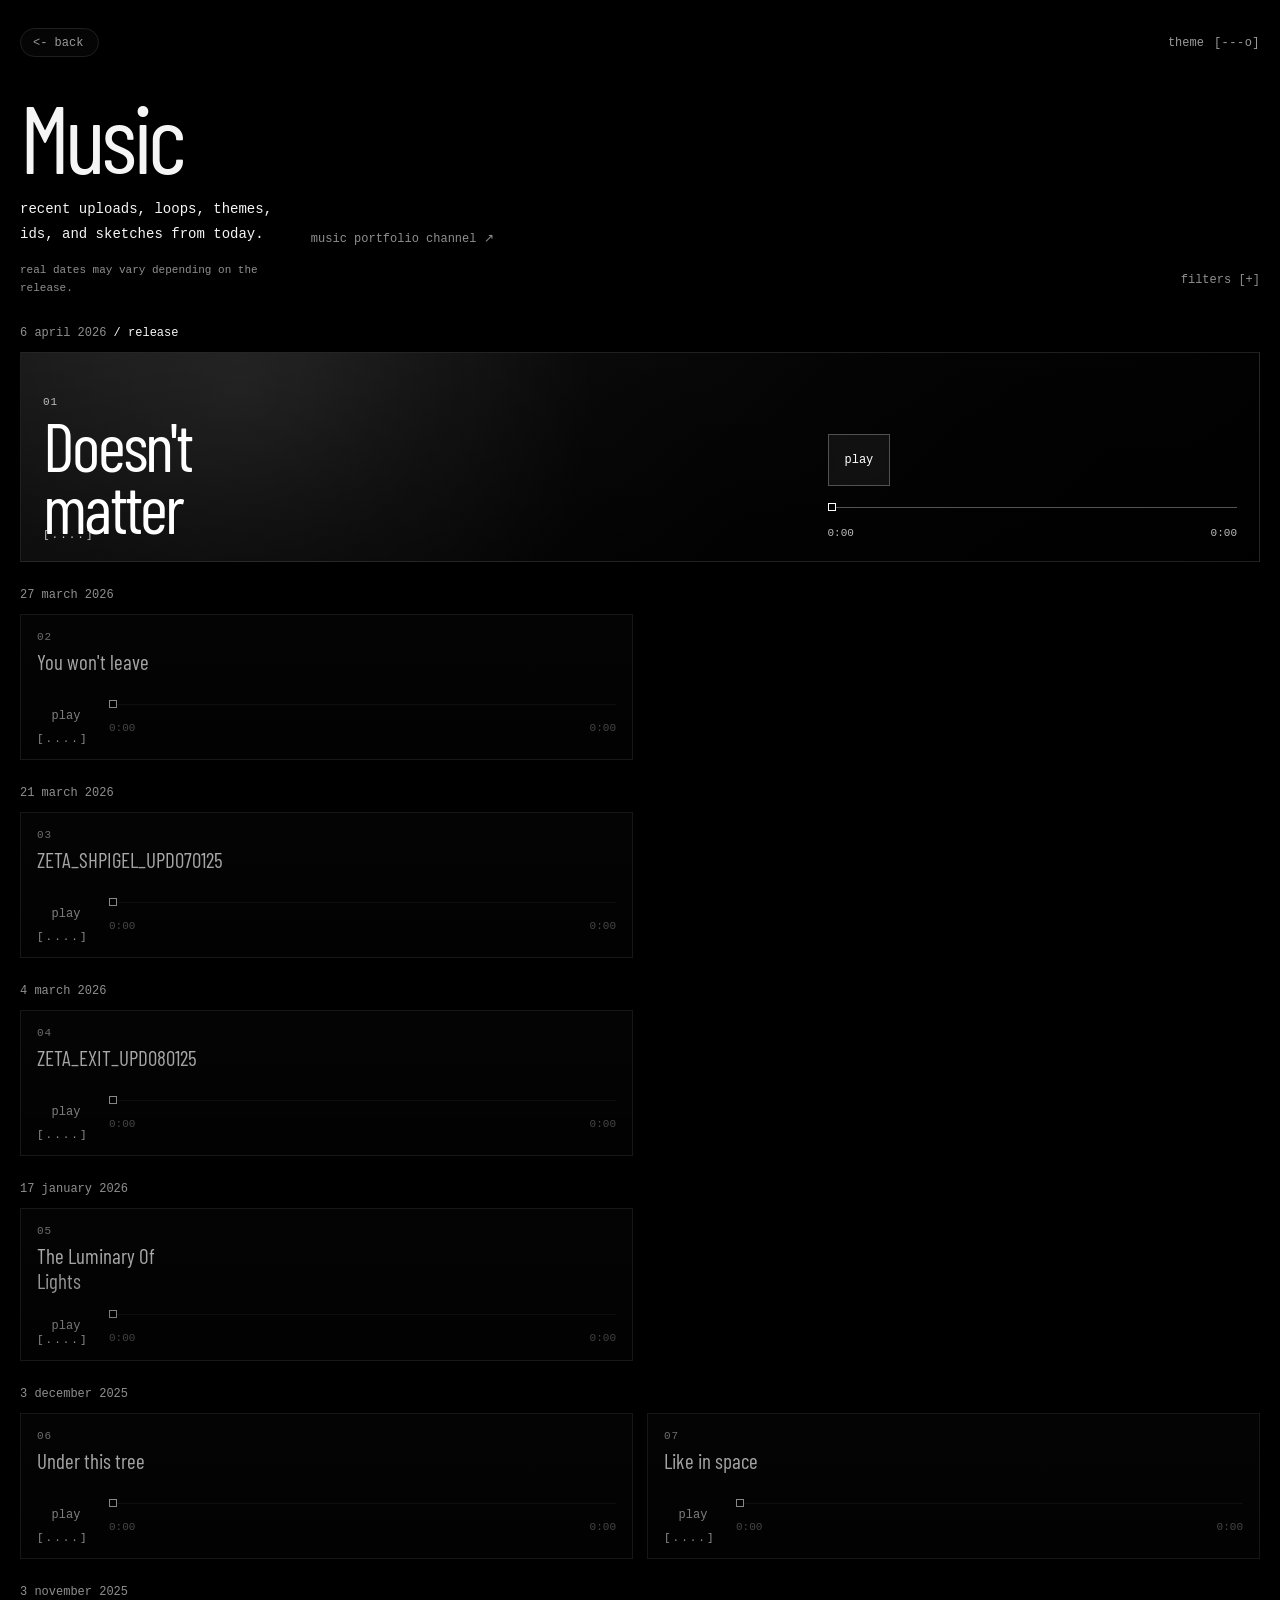
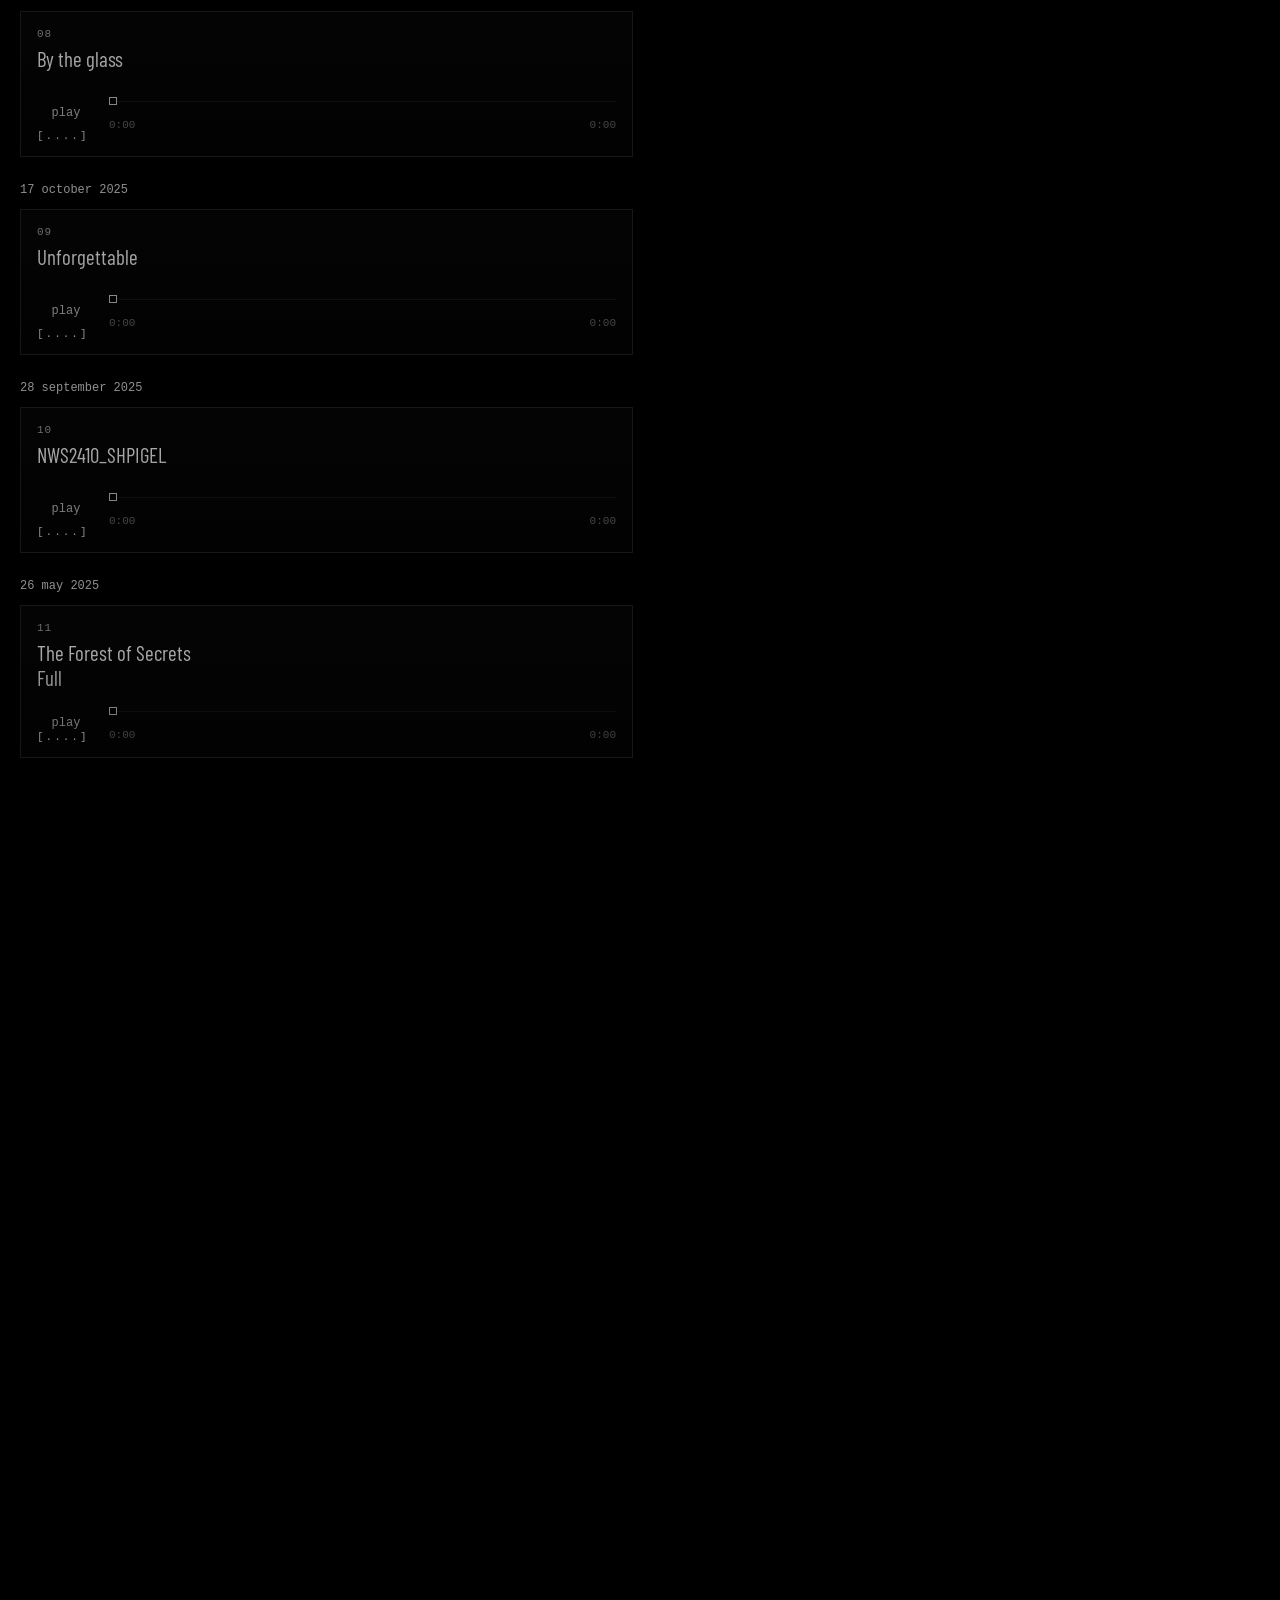
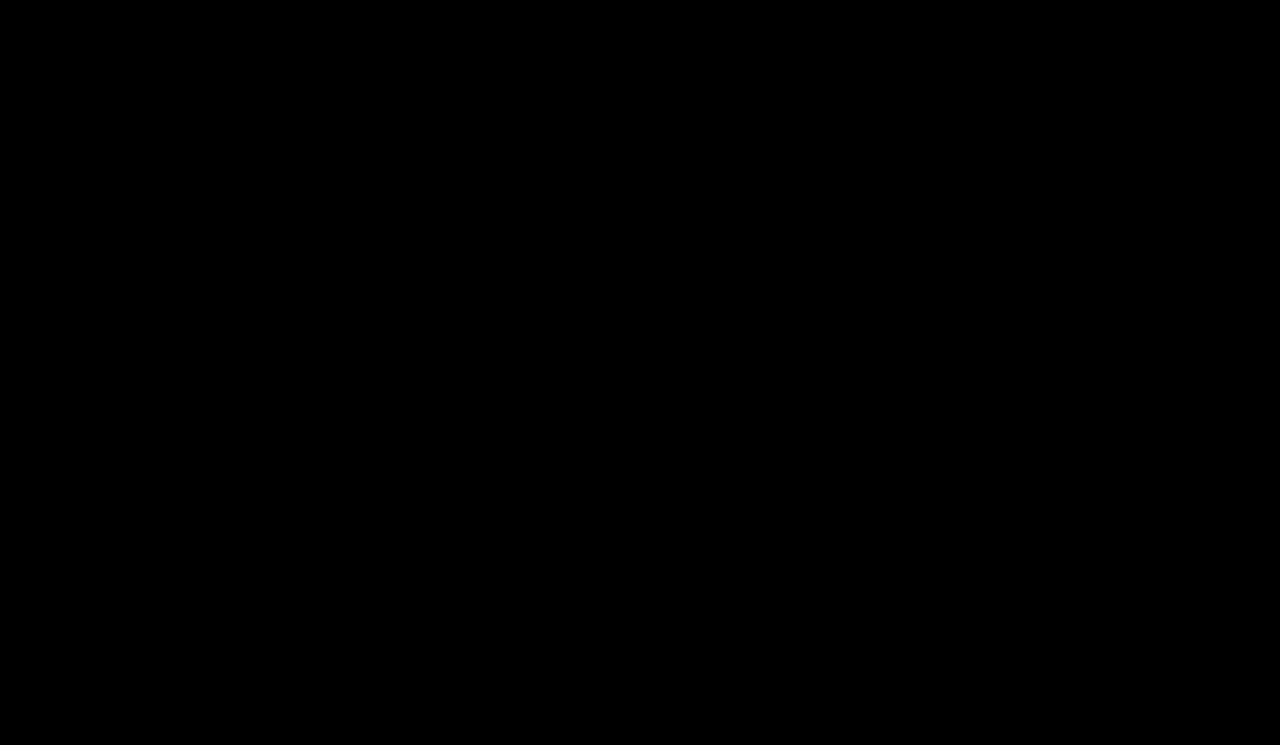
==== commit bb3b17e3: "Refresh portfolio experience" ====
--- a/music.html
+++ b/music.html
@@ -9,6 +9,7 @@
       content="Placeholder music page for Vladislav aka @niktoimiya."
     />
     <link rel="stylesheet" href="styles.css" />
+    <link rel="stylesheet" href="rebrand.css" />
   </head>
   <body>
     <main class="page">
@@ -42,12 +43,7 @@
                   target="_blank"
                   rel="noreferrer"
                 >
-                  <img
-                    src="assets/badges/telegram.gif"
-                    alt="Telegram 88x31 button"
-                    class="badge__image"
-                  />
-                  <span class="badge-link__label">music portfolio channel</span>
+                  <span class="badge-link__label">music portfolio channel ↗</span>
                 </a>
               </div>
             </div>
--- a/styles.css
+++ b/styles.css
@@ -1,4 +1,4 @@
-@import url("https://fonts.googleapis.com/css2?family=Unbounded:wght@400;500;700&display=swap");
+@import url("https://fonts.googleapis.com/css2?family=Barlow+Condensed:wght@300;400;500;600&family=Unbounded:wght@400;500;700&display=swap");
 
 :root {
   --bg: #ffffff;
@@ -465,11 +465,10 @@
   letter-spacing: -0.04em;
   word-break: break-word;
   font-family:
-    "Iowan Old Style",
-    "Palatino Linotype",
-    "Book Antiqua",
-    "Times New Roman",
-    serif;
+    "Barlow Condensed",
+    "Arial Narrow",
+    "Roboto Condensed",
+    sans-serif;
 }
 
 .hero__title--home {
@@ -513,12 +512,11 @@
   line-height: 0.9;
   letter-spacing: -0.05em;
   font-family:
-    "Baskerville",
-    "Iowan Old Style",
-    "Palatino Linotype",
-    "Times New Roman",
-    serif;
-  font-style: italic;
+    "Barlow Condensed",
+    "Arial Narrow",
+    "Roboto Condensed",
+    sans-serif;
+  font-style: normal;
   text-align: left;
 }
 
@@ -1002,7 +1000,6 @@
       color-mix(in srgb, var(--bg) 18%, transparent) 0%,
       color-mix(in srgb, var(--bg) 62%, transparent) 100%
     );
-  backdrop-filter: blur(3px);
 }
 
 .track::after {
@@ -1046,7 +1043,7 @@
   min-height: 210px;
   background:
     linear-gradient(rgba(0, 0, 0, 0.62), rgba(0, 0, 0, 0.62)),
-    url("assets/backgrounds/meme-fire.gif"),
+    radial-gradient(circle at 18% 18%, rgba(255, 255, 255, 0.12), transparent 34%),
     #000000;
   background-position: center;
   background-size: cover;
@@ -1081,7 +1078,7 @@
 .track--featured[data-state="playing"] {
   background:
     linear-gradient(rgba(0, 0, 0, 0.62), rgba(0, 0, 0, 0.62)),
-    url("assets/backgrounds/meme-fire.gif"),
+    radial-gradient(circle at 18% 18%, rgba(255, 255, 255, 0.12), transparent 34%),
     #000000;
   background-position: center;
   background-size: cover;
@@ -1136,11 +1133,10 @@
   font-weight: 400;
   line-height: 1.2;
   font-family:
-    "Iowan Old Style",
-    "Palatino Linotype",
-    "Book Antiqua",
-    "Times New Roman",
-    serif;
+    "Barlow Condensed",
+    "Arial Narrow",
+    "Roboto Condensed",
+    sans-serif;
   transition:
     color 220ms ease,
     transform 380ms cubic-bezier(0.2, 0.8, 0.2, 1),
@@ -1289,40 +1285,85 @@
   display: none;
 }
 
-.projects-art {
-  display: grid;
-  place-items: center;
-  gap: 10px;
+.project-cases {
+  display: grid;
+  gap: 14px;
   margin-top: 22px;
-  min-height: 46vh;
-  padding: 24px 16px;
-  text-align: center;
-}
-
-.projects-art__code {
-  margin: 0;
+}
+
+.project-case {
+  display: grid;
+  grid-template-columns: minmax(0, 1.45fr) minmax(260px, 0.55fr);
+  min-height: 420px;
+  border: 1px solid var(--line);
+  background: var(--panel);
   color: var(--text);
-  font-size: clamp(112px, 26vw, 280px);
-  font-weight: 800;
-  line-height: 0.82;
-  letter-spacing: -0.08em;
-  text-shadow: 0 10px 30px color-mix(in srgb, var(--line) 70%, transparent);
-}
-
-.projects-art__title {
-  margin: 0;
-  color: var(--text);
-  font-size: clamp(20px, 3vw, 34px);
-  line-height: 1;
-  text-transform: lowercase;
-}
-
-.projects-art__caption {
-  margin: 0;
+  overflow: hidden;
+  transition:
+    border-color 180ms ease,
+    background-color 180ms ease,
+    transform 260ms cubic-bezier(0.22, 1, 0.36, 1);
+}
+
+.project-case:hover,
+.project-case:focus-visible {
+  border-color: var(--text);
+  transform: translateY(-3px);
+}
+
+.project-case__media {
+  min-width: 0;
+  min-height: 100%;
+  background: var(--line);
+}
+
+.project-case__media img {
+  width: 100%;
+  height: 100%;
+  min-height: 420px;
+  object-fit: cover;
+}
+
+.project-case__body {
+  display: flex;
+  min-width: 0;
+  flex-direction: column;
+  justify-content: flex-end;
+  gap: 16px;
+  padding: 22px;
+}
+
+.project-case__meta,
+.project-case__link {
   color: var(--muted);
   font-size: 12px;
-  line-height: 1.5;
+  line-height: 1.4;
   text-transform: lowercase;
+}
+
+.project-case__title {
+  display: block;
+  margin-top: auto;
+  font-family:
+    "Barlow Condensed",
+    "Arial Narrow",
+    "Roboto Condensed",
+    sans-serif;
+  font-size: clamp(42px, 7vw, 86px);
+  font-style: normal;
+  line-height: 0.88;
+  letter-spacing: -0.06em;
+}
+
+.project-case__text {
+  display: block;
+  color: var(--muted);
+  font-size: 14px;
+  line-height: 1.65;
+}
+
+.project-case__link {
+  color: var(--text);
 }
 
 .junkyard__badges {
@@ -1399,6 +1440,7 @@
     gap: 18px;
     align-items: start;
     min-height: 0;
+    padding: 18px;
   }
 
   .track--featured .track__title {
@@ -1422,13 +1464,15 @@
   }
 
   .music-hero__body {
-    grid-template-columns: 1fr;
+    display: grid;
+    grid-template-columns: minmax(0, 1fr);
     gap: 14px;
   }
 
   .track-toolbar {
-    align-items: flex-start;
-    grid-template-columns: 1fr;
+    display: grid;
+    grid-template-columns: minmax(0, 1fr);
+    align-items: start;
   }
 
   .track-filters__menu {
@@ -1440,19 +1484,9 @@
     max-width: none;
   }
 
-  .track--featured {
-    grid-template-columns: 1fr;
-    min-height: 0;
-    padding: 18px;
-  }
-
-  .track--featured .track__title {
-    max-width: 14ch;
-  }
-
-  .track--featured .track__player {
-    grid-template-columns: 56px minmax(0, 1fr);
-    gap: 14px;
+  .track-group {
+    content-visibility: visible;
+    contain-intrinsic-size: auto;
   }
 
 }
@@ -1482,19 +1516,22 @@
   }
 
   .music-hero__body {
-    grid-template-columns: 1fr;
+    display: grid;
+    grid-template-columns: minmax(0, 1fr);
     gap: 12px;
     width: 100%;
   }
 
   .hero__lead--section {
-    max-width: 24ch;
-    font-size: 13px;
-    line-height: 1.65;
+    max-width: 28ch;
+    font-size: 14px;
+    line-height: 1.6;
   }
 
   .badge-link--section {
     gap: 4px;
+    justify-self: end;
+    text-align: right;
   }
 
   .track-toolbar {
@@ -1503,14 +1540,14 @@
   }
 
   .track-note {
-    max-width: 28ch;
-    font-size: 10px;
-    line-height: 1.5;
+    max-width: 32ch;
+    font-size: 12px;
+    line-height: 1.55;
   }
 
   .track-filters__summary,
   .track-filters__option {
-    font-size: 11px;
+    font-size: 12px;
   }
 
   .track-filters__menu {
@@ -1527,10 +1564,12 @@
 
   .track-group {
     gap: 10px;
+    content-visibility: visible;
+    contain-intrinsic-size: auto;
   }
 
   .track-group__date {
-    font-size: 11px;
+    font-size: 12px;
   }
 
   .track-group__date--release::after {
@@ -1567,7 +1606,7 @@
 
   .track__time {
     margin-top: 4px;
-    font-size: 10px;
+    font-size: 11px;
   }
 
   .track--featured {
@@ -1599,22 +1638,32 @@
     padding: 0 10px;
   }
 
-  .projects-art {
+  .project-cases {
     margin-top: 16px;
-    min-height: 38vh;
-    padding: 12px 8px;
-  }
-
-  .projects-art__caption {
-    font-size: 10px;
-  }
-
-  .projects-art__code {
-    font-size: clamp(88px, 32vw, 160px);
-  }
-
-  .projects-art__title {
-    font-size: 18px;
+  }
+
+  .project-case {
+    grid-template-columns: 1fr;
+    min-height: 0;
+  }
+
+  .project-case__media img {
+    min-height: 0;
+    aspect-ratio: 16 / 9;
+  }
+
+  .project-case__body {
+    gap: 12px;
+    padding: 16px;
+  }
+
+  .project-case__title {
+    font-size: clamp(38px, 16vw, 64px);
+  }
+
+  .project-case__text {
+    font-size: 14px;
+    line-height: 1.55;
   }
 }
 
--- a/rebrand.css
+++ b/rebrand.css
@@ -0,0 +1,1043 @@
+/* One Frame — resilient editorial composition */
+
+html.lenis,
+html.lenis body {
+  height: auto;
+}
+
+.lenis.lenis-smooth {
+  scroll-behavior: auto !important;
+}
+
+.lenis.lenis-stopped {
+  overflow: hidden;
+}
+
+body:has(.surface-page) {
+  overflow-x: clip;
+}
+
+.surface-page {
+  width: 100%;
+  min-height: 100vh;
+  background: var(--bg);
+}
+
+.surface-nav {
+  position: fixed;
+  inset: 0 0 auto;
+  z-index: 100;
+  display: flex;
+  align-items: center;
+  justify-content: space-between;
+  gap: 24px;
+  padding: 20px clamp(18px, 2.6vw, 42px);
+  color: var(--text);
+  background: linear-gradient(to bottom, color-mix(in srgb, var(--bg) 94%, transparent), transparent);
+  pointer-events: none;
+}
+
+.surface-nav a,
+.surface-nav button {
+  pointer-events: auto;
+}
+
+.surface-nav__brand,
+.surface-nav__links > a {
+  font-size: 11px;
+  line-height: 1;
+  letter-spacing: 0.04em;
+  text-transform: lowercase;
+}
+
+.surface-nav__links {
+  display: flex;
+  align-items: center;
+  gap: clamp(14px, 2vw, 30px);
+}
+
+.surface-nav .theme-toggle {
+  color: inherit;
+}
+
+.surface-nav .theme-toggle__track {
+  border-color: currentColor;
+}
+
+.surface-nav .theme-toggle__thumb {
+  background: currentColor;
+}
+
+.one-frame {
+  position: relative;
+}
+
+.one-frame__pin {
+  position: relative;
+  height: 100svh;
+  min-height: 700px;
+  overflow: hidden;
+  isolation: isolate;
+  background: var(--bg);
+}
+
+.identity-title {
+  position: absolute;
+  z-index: 5;
+  top: clamp(72px, 9.5vh, 108px);
+  left: 4vw;
+  width: 92vw;
+  margin: 0;
+  color: var(--text);
+  font-family: "Barlow Condensed", "Arial Narrow", sans-serif;
+  font-size: clamp(104px, 11.8vw, 210px);
+  font-weight: 500;
+  line-height: 0.76;
+  letter-spacing: -0.055em;
+  white-space: nowrap;
+  text-transform: uppercase;
+  filter: blur(0);
+  transform-origin: left top;
+  will-change: transform, opacity, filter;
+}
+
+.media-decor {
+  --flat-x: 0px;
+  --flat-y: 0px;
+  --outline-x: 0px;
+  --outline-y: 0px;
+  --outline-rotate: 0deg;
+  --orb-x: 0px;
+  --orb-y: 0px;
+  --chip-x: 0px;
+  --chip-y: 0px;
+  --chip-scale: 1;
+  position: absolute;
+  inset: 0;
+  pointer-events: none;
+}
+
+.media-decor__flat,
+.media-decor__outline,
+.media-decor__orb,
+.media-decor__chip {
+  position: absolute;
+  display: block;
+  pointer-events: none;
+  will-change: left, top, width, height, transform, background-color, border-color;
+  transition: transform 300ms cubic-bezier(0.22, 1, 0.36, 1);
+}
+
+.media-decor__flat {
+  z-index: 2;
+  left: 2.2vw;
+  top: 43vh;
+  width: 38vw;
+  height: 42vh;
+  border-radius: 34px 96px 34px 68px;
+  background: #315eeb;
+  transform: translate3d(var(--flat-x), var(--flat-y), 0);
+}
+
+.media-decor__flat::after {
+  content: "";
+  position: absolute;
+  top: 11%;
+  right: 8%;
+  width: clamp(52px, 4.8vw, 86px);
+  aspect-ratio: 1;
+  border-radius: 50%;
+  background: var(--bg);
+}
+
+.media-decor__outline {
+  z-index: 2;
+  left: 9vw;
+  top: 28vh;
+  width: 40vw;
+  height: 55vh;
+  border: 1px solid rgba(49, 94, 235, 0.58);
+  border-radius: 50%;
+  transform: translate3d(var(--outline-x), var(--outline-y), 0) rotate(var(--outline-rotate));
+  transform-origin: center;
+}
+
+.media-decor__orb {
+  z-index: 4;
+  left: 44vw;
+  top: 31vh;
+  width: clamp(48px, 4.5vw, 72px);
+  aspect-ratio: 1;
+  border: clamp(7px, 0.62vw, 10px) solid #315eeb;
+  border-radius: 50%;
+  background: var(--bg);
+  transform: translate3d(var(--orb-x), var(--orb-y), 0);
+}
+
+.media-decor__chip {
+  z-index: 4;
+  left: 2.5vw;
+  top: 70vh;
+  width: 100px;
+  height: 18px;
+  border-radius: 999px;
+  background: #315eeb;
+  transform: translate3d(var(--chip-x), var(--chip-y), 0) scaleX(var(--chip-scale));
+  transform-origin: left center;
+}
+
+.media-frame {
+  position: absolute;
+  z-index: 3;
+  top: clamp(250px, 34vh, 365px);
+  left: 4vw;
+  width: clamp(520px, 44vw, 820px);
+  height: clamp(340px, 58vh, 610px);
+  margin: 0;
+  overflow: hidden;
+  border-radius: 34px 90px 32px 64px;
+  background: var(--panel);
+  box-shadow: 0 28px 72px color-mix(in srgb, var(--text) 8%, transparent);
+  transform-origin: center;
+  will-change: width, height, top, border-radius, opacity, transform;
+}
+
+.media-frame__inner {
+  position: absolute;
+  inset: 0;
+  transform: scale(1);
+  transform-origin: center;
+  will-change: transform;
+}
+
+.media-image {
+  position: absolute;
+  inset: 0;
+  width: 100%;
+  height: 100%;
+  object-fit: cover;
+  opacity: 0;
+  filter: saturate(0.86) contrast(1.035);
+  transform: scale(1.015);
+  will-change: opacity, transform;
+}
+
+.work-three {
+  position: absolute;
+  inset: 0;
+  z-index: 2;
+  overflow: visible;
+  background: transparent;
+  opacity: 0;
+  isolation: isolate;
+  will-change: opacity, transform, filter;
+}
+
+.work-three--free {
+  inset: auto;
+  left: -12vw;
+  top: 14vh;
+  width: min(70vw, 1180px);
+  height: min(76vh, 820px);
+  min-height: 540px;
+  pointer-events: auto;
+}
+
+.work-three__canvas {
+  position: absolute;
+  inset: 0;
+  display: block;
+  width: 100%;
+  height: 100%;
+  touch-action: pan-y;
+}
+
+.work-hover-layer {
+  position: absolute;
+  z-index: 4;
+  margin: 0;
+  opacity: 0;
+  visibility: hidden;
+  pointer-events: none;
+  transform-origin: center;
+  will-change: opacity, transform;
+}
+
+.work-hover-layer--software {
+  left: 4vw;
+  top: 36vh;
+  width: min(44vw, 760px);
+  height: 180px;
+}
+
+.software-cloud {
+  position: relative;
+  display: grid;
+  grid-template-columns: repeat(5, minmax(0, 1fr));
+  align-items: center;
+  gap: clamp(18px, 2vw, 30px);
+  width: 100%;
+  height: 100%;
+  padding: 22px 0 18px;
+  border-top: 1px solid color-mix(in srgb, var(--text) 12%, transparent);
+  border-bottom: 1px solid color-mix(in srgb, var(--text) 12%, transparent);
+}
+
+.software-cloud__item {
+  display: grid;
+  grid-template-rows: 88px auto;
+  align-items: center;
+  justify-items: center;
+  gap: 12px;
+  min-width: 0;
+  opacity: 1;
+  will-change: opacity, filter;
+}
+
+.software-cloud__item::before {
+  content: none;
+}
+
+.software-cloud__item img {
+  display: block;
+  width: 72px;
+  height: 72px;
+  object-fit: contain;
+  filter: none;
+}
+
+.software-cloud__item span {
+  color: var(--muted);
+  font-family: "Barlow Condensed", "Arial Narrow", sans-serif;
+  font-size: 16px;
+  font-weight: 500;
+  line-height: 1;
+  letter-spacing: 0.01em;
+  white-space: nowrap;
+}
+
+.software-cloud__item--chatgpt img {
+  border-radius: 18%;
+}
+
+.work-hover-layer--design {
+  left: 3vw;
+  top: 30vh;
+  width: min(49vw, 840px);
+  height: min(52vh, 560px);
+  overflow: hidden;
+  border-radius: 24px 58px 26px 44px;
+  box-shadow: 0 26px 68px color-mix(in srgb, var(--text) 9%, transparent);
+}
+
+.work-hover-layer--design img {
+  display: block;
+  width: 100%;
+  height: 100%;
+  object-fit: cover;
+  object-position: center;
+}
+
+.media-image--portrait {
+  opacity: 1;
+  object-position: 50% 32%;
+}
+
+.media-image--city {
+  object-position: 50% 48%;
+}
+
+.story-panel {
+  position: absolute;
+  z-index: 7;
+  top: clamp(170px, 24vh, 255px);
+  right: 5vw;
+  width: min(34vw, 520px);
+  min-height: 52vh;
+  color: var(--text);
+}
+
+.story-state {
+  position: absolute;
+  inset: 0 auto auto 0;
+  width: 100%;
+  opacity: 0;
+  pointer-events: none;
+  will-change: transform, opacity;
+}
+
+.story-state.is-active {
+  pointer-events: auto;
+}
+
+.story-state--identity {
+  opacity: 1;
+}
+
+.story-lead {
+  max-width: 12ch;
+  margin: 0;
+  font-family: "Barlow Condensed", "Arial Narrow", sans-serif;
+  font-size: clamp(34px, 3.15vw, 54px);
+  font-weight: 400;
+  line-height: 0.96;
+  letter-spacing: -0.035em;
+}
+
+.story-heading {
+  margin: 0;
+  font-family: "Barlow Condensed", "Arial Narrow", sans-serif;
+  font-size: clamp(19px, 1.4vw, 24px);
+  font-weight: 500;
+  line-height: 1;
+  letter-spacing: -0.02em;
+  text-transform: uppercase;
+}
+
+.story-intro {
+  max-width: 31ch;
+  margin: 14px 0 0;
+  color: var(--muted);
+  font-size: 12px;
+  line-height: 1.45;
+}
+
+.story-meta {
+  display: grid;
+  grid-template-columns: repeat(3, minmax(0, 1fr));
+  gap: 16px;
+  margin: 34px 0 0;
+  padding: 0;
+}
+
+.story-meta div {
+  min-width: 0;
+}
+
+.story-meta dt,
+.story-meta dd {
+  margin: 0;
+}
+
+.story-meta dt {
+  margin-bottom: 6px;
+  color: var(--muted);
+  font-size: 9px;
+  letter-spacing: 0.1em;
+  text-transform: uppercase;
+}
+
+.story-meta dd {
+  font-size: 11px;
+  line-height: 1.35;
+}
+
+.discipline-list {
+  display: grid;
+  margin-top: 32px;
+}
+
+.discipline {
+  display: grid;
+  grid-template-columns: 34px minmax(0, 1fr) auto;
+  gap: 14px;
+  align-items: baseline;
+  width: 100%;
+  padding: 10px 0 9px;
+  border: 0;
+  border-bottom: 1px solid color-mix(in srgb, var(--text) 17%, transparent);
+  background: transparent;
+  color: var(--text);
+  text-align: left;
+  cursor: pointer;
+  font: inherit;
+}
+
+.discipline:first-child {
+  border-top: 1px solid color-mix(in srgb, var(--text) 17%, transparent);
+}
+
+.discipline span,
+.discipline em {
+  color: var(--muted);
+  font-size: 9px;
+  font-style: normal;
+  letter-spacing: 0.1em;
+  text-transform: uppercase;
+}
+
+.discipline strong {
+  font-family: "Barlow Condensed", "Arial Narrow", sans-serif;
+  font-size: clamp(42px, 4vw, 68px);
+  font-weight: 400;
+  line-height: 0.9;
+  letter-spacing: -0.04em;
+  transition: transform 260ms cubic-bezier(0.22, 1, 0.36, 1), letter-spacing 260ms ease;
+}
+
+.discipline:hover,
+.discipline:focus-visible {
+  border-bottom-color: color-mix(in srgb, var(--text) 42%, transparent);
+}
+
+.discipline:hover strong,
+.discipline:focus-visible strong {
+  transform: translateX(10px);
+  letter-spacing: -0.02em;
+}
+
+.find-links {
+  display: grid;
+  margin-top: 34px;
+}
+
+.find-links a {
+  display: flex;
+  align-items: baseline;
+  justify-content: space-between;
+  gap: 20px;
+  padding: 10px 0 9px;
+  border-bottom: 1px solid color-mix(in srgb, var(--text) 17%, transparent);
+  font-family: "Barlow Condensed", "Arial Narrow", sans-serif;
+  font-size: clamp(42px, 4.4vw, 72px);
+  line-height: 0.9;
+  letter-spacing: -0.035em;
+}
+
+.find-links a:first-child {
+  border-top: 1px solid color-mix(in srgb, var(--text) 17%, transparent);
+}
+
+.find-links a span {
+  color: var(--muted);
+  font-size: 0.42em;
+}
+
+.find-links a:hover,
+.find-links a:focus-visible {
+  border-bottom-color: color-mix(in srgb, var(--text) 42%, transparent);
+}
+
+.contact-signature {
+  position: absolute;
+  z-index: 8;
+  top: 82.5vh;
+  left: 4vw;
+  bottom: auto;
+  max-width: 48vw;
+  margin: 0;
+  color: var(--muted);
+  font-family: "Barlow Condensed", "Arial Narrow", sans-serif;
+  font-size: clamp(34px, 3.6vw, 64px);
+  font-weight: 500;
+  line-height: 0.9;
+  letter-spacing: -0.02em;
+  text-transform: none;
+  white-space: nowrap;
+  opacity: 0;
+  pointer-events: none;
+}
+
+.surface-index {
+  position: absolute;
+  z-index: 15;
+  left: 4vw;
+  bottom: 24px;
+  display: flex;
+  align-items: center;
+  gap: 7px;
+  color: var(--muted);
+  font-size: 9px;
+  letter-spacing: 0.08em;
+}
+
+.contact-signature + .surface-index {
+  transition: opacity 240ms ease;
+}
+
+.surface-index__current {
+  color: var(--text);
+}
+
+.surface-index__line {
+  width: 26px;
+  height: 1px;
+  background: currentColor;
+}
+
+.surface-hint {
+  position: absolute;
+  z-index: 15;
+  left: 50%;
+  bottom: 23px;
+  display: flex;
+  align-items: center;
+  gap: 9px;
+  color: var(--muted);
+  font-size: 9px;
+  letter-spacing: 0.12em;
+  text-transform: uppercase;
+  transform: translateX(-50%);
+}
+
+.surface-hint i {
+  position: relative;
+  display: block;
+  width: 34px;
+  height: 1px;
+  overflow: hidden;
+  background: color-mix(in srgb, var(--text) 14%, transparent);
+}
+
+.surface-hint i::after {
+  content: "";
+  position: absolute;
+  inset: 0;
+  background: var(--text);
+  transform: translateX(-100%);
+  animation: surfaceHint 1.7s cubic-bezier(0.65, 0, 0.35, 1) infinite;
+}
+
+@keyframes surfaceHint {
+  0% { transform: translateX(-100%); }
+  50% { transform: translateX(0); }
+  100% { transform: translateX(100%); }
+}
+
+.mobile-media {
+  display: none;
+  margin: 24px 0;
+  overflow: hidden;
+  background: var(--panel);
+}
+
+.mobile-media img {
+  display: block;
+  width: 100%;
+  height: 100%;
+  object-fit: cover;
+}
+
+.mobile-media--work img {
+  object-position: 50% 50%;
+}
+
+.mobile-media--city img {
+  object-position: 50% 48%;
+}
+
+/* Secondary pages keep the quieter rebrand rules. */
+.badge-link--section .badge__image,
+.junkyard,
+.junkyard__badges {
+  display: none !important;
+}
+
+.project-case__media,
+.project-case__media img {
+  border-radius: 34px 46px 38px 44px;
+}
+
+.project-case__media {
+  overflow: hidden;
+}
+
+.track--featured,
+.track--featured[data-state="playing"] {
+  background:
+    radial-gradient(circle at 18% 18%, rgba(255, 255, 255, 0.1), transparent 34%),
+    linear-gradient(135deg, #181818 0%, #050505 58%, #000 100%);
+  background-position: center;
+  background-size: cover;
+}
+
+@media (max-width: 1100px) and (min-width: 761px) {
+  .identity-title {
+    left: 3vw;
+    width: 94vw;
+    font-size: clamp(92px, 12.5vw, 150px);
+  }
+
+  .media-frame {
+    left: 3vw;
+    width: 48vw;
+    height: 56vh;
+  }
+
+  .work-three--free {
+    left: -18vw;
+    top: 18vh;
+    width: 76vw;
+    height: 66vh;
+    min-height: 500px;
+  }
+
+  .work-hover-layer--software {
+    left: 3vw;
+    top: 37vh;
+    width: 50vw;
+    height: 160px;
+  }
+
+  .software-cloud {
+    gap: 12px;
+  }
+
+  .software-cloud__item {
+    grid-template-rows: 72px auto;
+  }
+
+  .software-cloud__item img {
+    width: 60px;
+    height: 60px;
+  }
+
+  .software-cloud__item span {
+    font-size: 14px;
+  }
+
+  .work-hover-layer--design {
+    left: 3vw;
+    top: 31vh;
+    width: 49vw;
+    height: 46vh;
+  }
+
+  .story-panel {
+    right: 3vw;
+    width: 41vw;
+  }
+
+  .story-lead {
+    font-size: clamp(31px, 3.8vw, 46px);
+  }
+
+  .story-meta {
+    grid-template-columns: 1fr;
+    gap: 10px;
+  }
+
+  .discipline {
+    grid-template-columns: 28px minmax(0, 1fr);
+  }
+
+  .discipline em {
+    display: none;
+  }
+
+  .discipline strong,
+  .find-links a {
+    font-size: clamp(38px, 5.4vw, 58px);
+  }
+}
+
+@media (max-width: 760px) {
+  .surface-nav {
+    padding: 14px 16px;
+    min-height: 54px;
+    background: color-mix(in srgb, var(--bg) 92%, transparent);
+    backdrop-filter: blur(14px);
+  }
+
+  .surface-nav__links {
+    gap: 12px;
+  }
+
+  .surface-nav__links > a {
+    display: none;
+  }
+
+  .one-frame {
+    padding-top: 58px;
+  }
+
+  .one-frame__pin {
+    height: auto;
+    min-height: 0;
+    overflow: visible;
+    padding: 0 18px 64px;
+  }
+
+  .identity-title {
+    position: relative;
+    top: auto;
+    left: auto;
+    width: 100%;
+    max-width: 100%;
+    margin: 24px 0 18px;
+    font-size: clamp(58px, 19.5vw, 96px);
+    line-height: 0.8;
+    letter-spacing: -0.06em;
+    white-space: nowrap;
+    transform: none !important;
+    opacity: 1 !important;
+  }
+
+  .media-decor {
+    display: none;
+  }
+
+  .media-frame {
+    position: relative;
+    top: auto !important;
+    left: auto;
+    width: 100% !important;
+    height: auto !important;
+    aspect-ratio: 1 / 1;
+    margin: 0 0 46px;
+    border-radius: 24px 52px 24px 38px !important;
+    box-shadow: none;
+    opacity: 1 !important;
+    transform: none !important;
+  }
+
+  .media-image--portrait {
+    opacity: 1 !important;
+    object-position: 50% 50%;
+    transform: none !important;
+  }
+
+  .media-image--city {
+    opacity: 0 !important;
+  }
+
+  .work-three--desktop {
+    opacity: 0 !important;
+  }
+
+  .work-hover-layer {
+    display: none !important;
+  }
+
+  .work-three--mobile {
+    position: relative;
+    inset: auto;
+    width: calc(100% + 44px);
+    height: clamp(280px, 82vw, 410px);
+    margin: 10px 0 18px -30px;
+    border-radius: 0;
+    overflow: visible;
+    background: transparent;
+    pointer-events: none;
+    opacity: 1 !important;
+  }
+
+  .story-panel {
+    position: relative;
+    top: auto;
+    right: auto;
+    width: 100%;
+    min-height: 0;
+  }
+
+  .story-state {
+    position: relative;
+    inset: auto;
+    width: 100%;
+    margin: 0 0 72px;
+    opacity: 1 !important;
+    transform: none !important;
+    pointer-events: auto;
+  }
+
+  .story-lead {
+    max-width: 16ch;
+    font-size: clamp(30px, 8.8vw, 42px);
+    line-height: 0.98;
+  }
+
+  .story-heading {
+    font-size: clamp(36px, 10.8vw, 50px);
+    line-height: 0.94;
+  }
+
+  .story-intro {
+    max-width: 34ch;
+    margin-top: 10px;
+    font-size: 14px;
+    line-height: 1.5;
+  }
+
+  .story-meta {
+    grid-template-columns: 1fr 1fr;
+    gap: 18px 16px;
+    margin-top: 28px;
+  }
+
+  .story-meta dt {
+    font-size: 10px;
+  }
+
+  .story-meta dd {
+    font-size: 13px;
+    line-height: 1.4;
+  }
+
+  .mobile-media {
+    display: block;
+    width: 100%;
+    height: min(62vw, 330px);
+    margin-left: 0;
+    border-radius: 12% 22% 10% 18% / 16% 10% 20% 12%;
+  }
+
+  .mobile-media--work {
+    border-radius: 0;
+  }
+
+  .mobile-media--city {
+    height: min(68vw, 350px);
+    border-radius: 20% 9% 17% 12% / 12% 20% 10% 18%;
+  }
+
+  .discipline-list,
+  .find-links {
+    margin-top: 20px;
+  }
+
+  .discipline {
+    grid-template-columns: 26px minmax(0, 1fr);
+    gap: 8px;
+    padding: 12px 0 11px;
+  }
+
+  .discipline em {
+    display: none;
+  }
+
+  .discipline span {
+    font-size: 10px;
+  }
+
+  .discipline strong {
+    font-size: clamp(34px, 10.6vw, 48px);
+    line-height: 0.94;
+  }
+
+  .find-links a {
+    gap: 12px;
+    padding: 12px 0 11px;
+    font-size: clamp(36px, 10.8vw, 50px);
+    line-height: 0.94;
+  }
+
+  .contact-signature {
+    position: relative;
+    top: auto;
+    left: auto;
+    bottom: auto;
+    max-width: 100%;
+    margin: 8px 0 0;
+    font-size: clamp(44px, 13vw, 72px);
+    line-height: 0.92;
+    white-space: normal;
+    opacity: 1 !important;
+    transform: none !important;
+  }
+
+  .surface-index,
+  .surface-hint {
+    display: none;
+  }
+}
+
+.frame-static .one-frame__pin {
+  height: auto;
+  min-height: 0;
+  overflow: visible;
+  padding: 96px 4vw 90px;
+}
+
+.frame-static .identity-title,
+.frame-static .media-frame,
+.frame-static .story-panel,
+.frame-static .story-state,
+.frame-static .contact-signature {
+  position: relative;
+  inset: auto;
+  transform: none !important;
+  opacity: 1 !important;
+}
+
+.frame-static .identity-title {
+  width: auto;
+  margin: 20px 0 30px;
+  font-size: clamp(96px, 11vw, 190px);
+}
+
+.frame-static .media-decor {
+  display: none;
+}
+
+.frame-static .media-frame {
+  width: min(860px, 72vw) !important;
+  height: min(620px, 62vh) !important;
+  margin: 0 0 56px;
+}
+
+.frame-static .story-panel {
+  width: min(760px, 86vw);
+  min-height: 0;
+}
+
+.frame-static .story-state {
+  margin-bottom: 76px;
+  pointer-events: auto;
+}
+
+.frame-static .mobile-media {
+  display: block;
+  width: min(820px, 86vw);
+  height: min(470px, 50vw);
+  border-radius: 12% 22% 10% 18% / 16% 10% 20% 12%;
+}
+
+.frame-static .media-image--portrait {
+  opacity: 1 !important;
+}
+
+.frame-static .media-image--city {
+  opacity: 0 !important;
+}
+
+.frame-static .work-three--desktop {
+  opacity: 0 !important;
+}
+
+.frame-static .work-three--mobile {
+  position: relative;
+  inset: auto;
+  width: min(920px, 96vw);
+  margin-left: -6vw;
+  border-radius: 0;
+  overflow: visible;
+  background: transparent;
+  opacity: 1 !important;
+}
+
+.frame-static .contact-signature {
+  margin-top: -24px;
+}
+
+.frame-static .surface-index,
+.frame-static .surface-hint {
+  display: none;
+}
+
+@media (prefers-reduced-motion: reduce) {
+  .surface-hint i::after {
+    animation: none;
+  }
+
+  .identity-title,
+  .media-frame,
+  .media-image,
+  .media-decor__flat,
+  .media-decor__outline,
+  .media-decor__orb,
+  .media-decor__chip,
+  .story-state,
+  .discipline strong {
+    transition: none !important;
+  }
+}
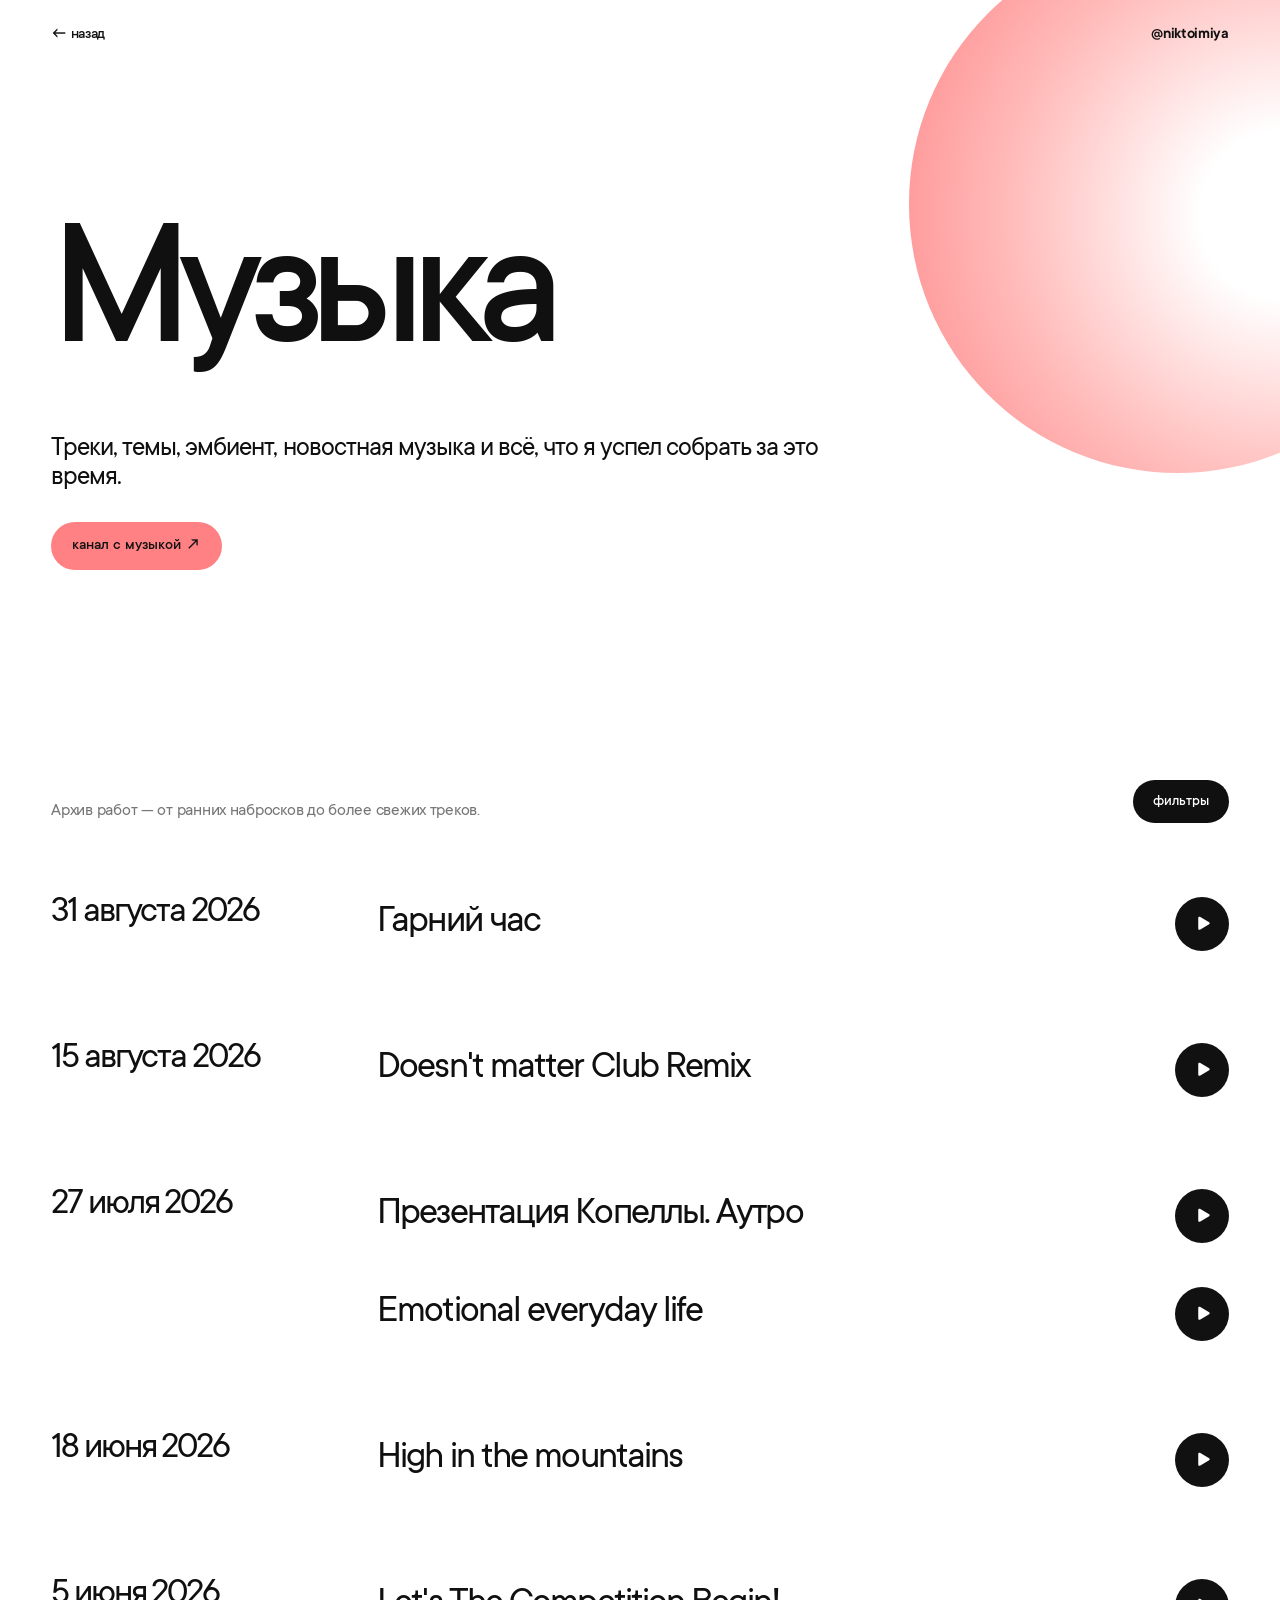
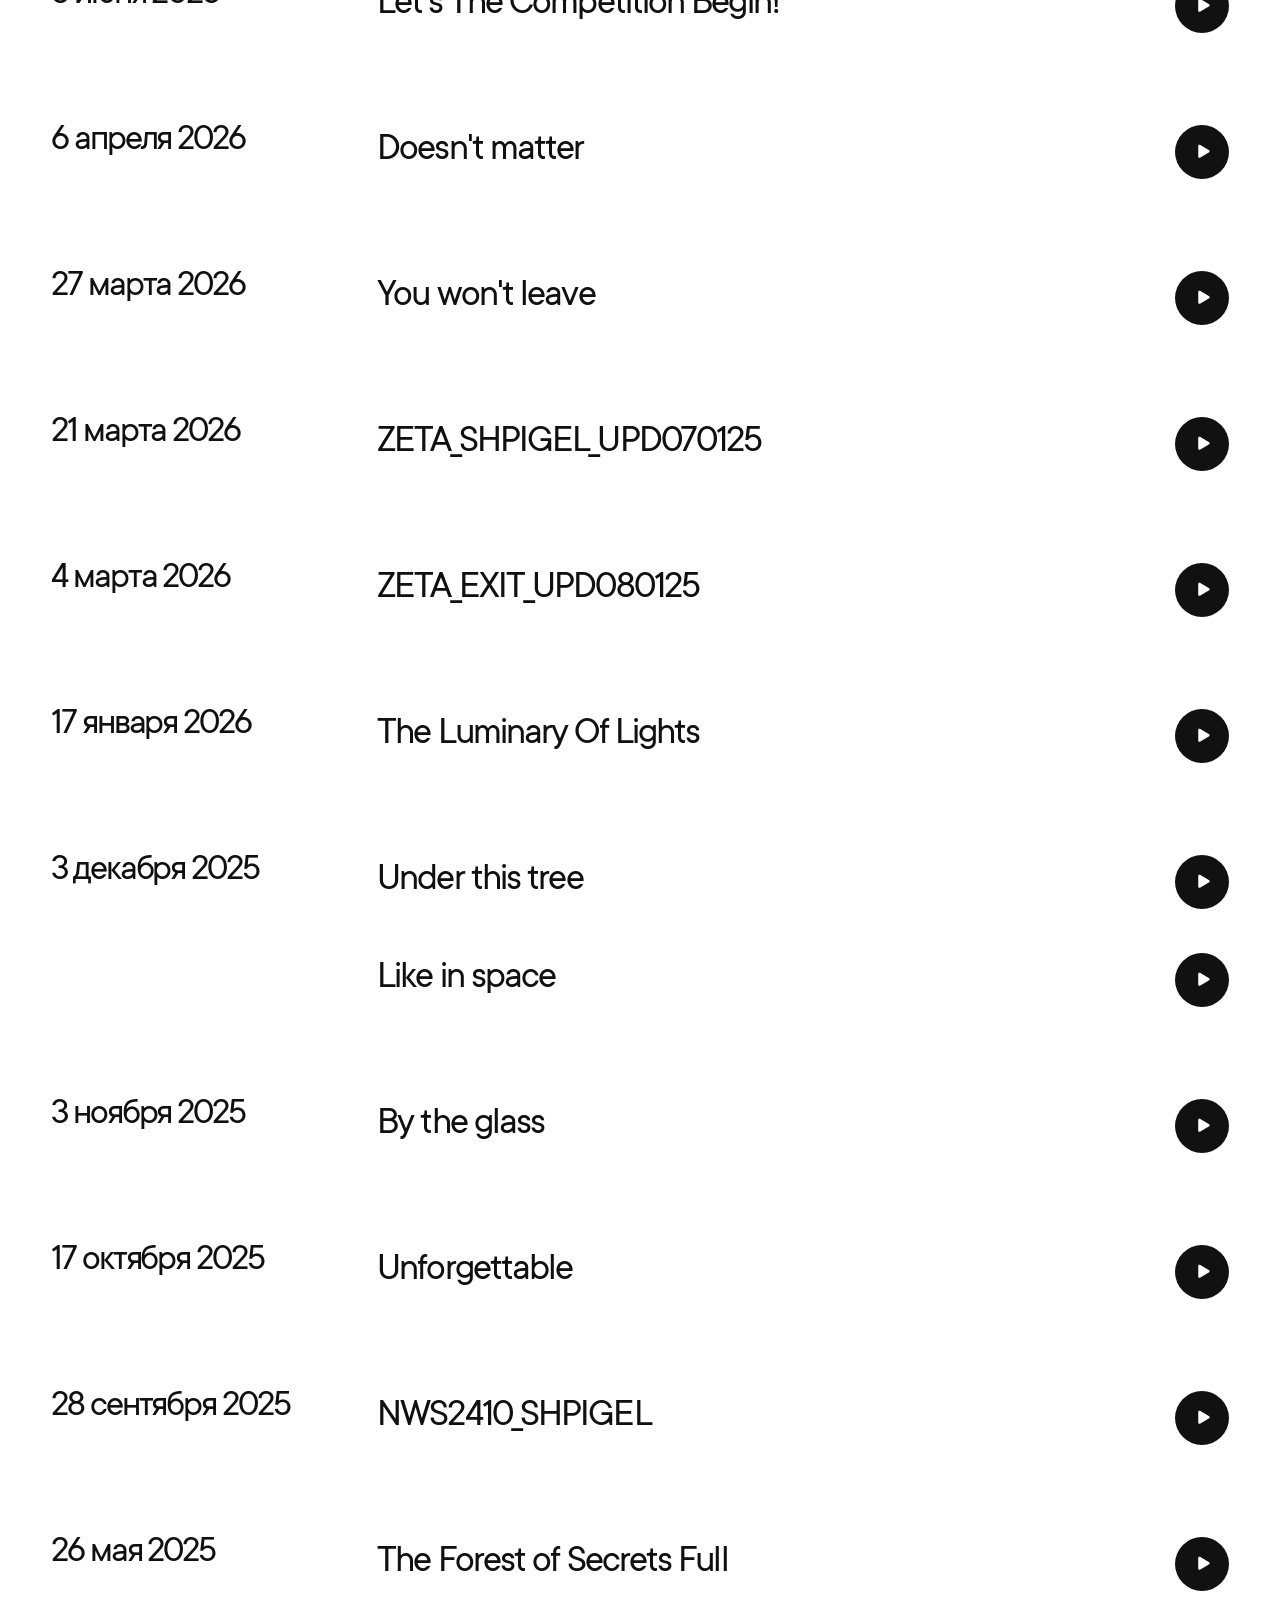
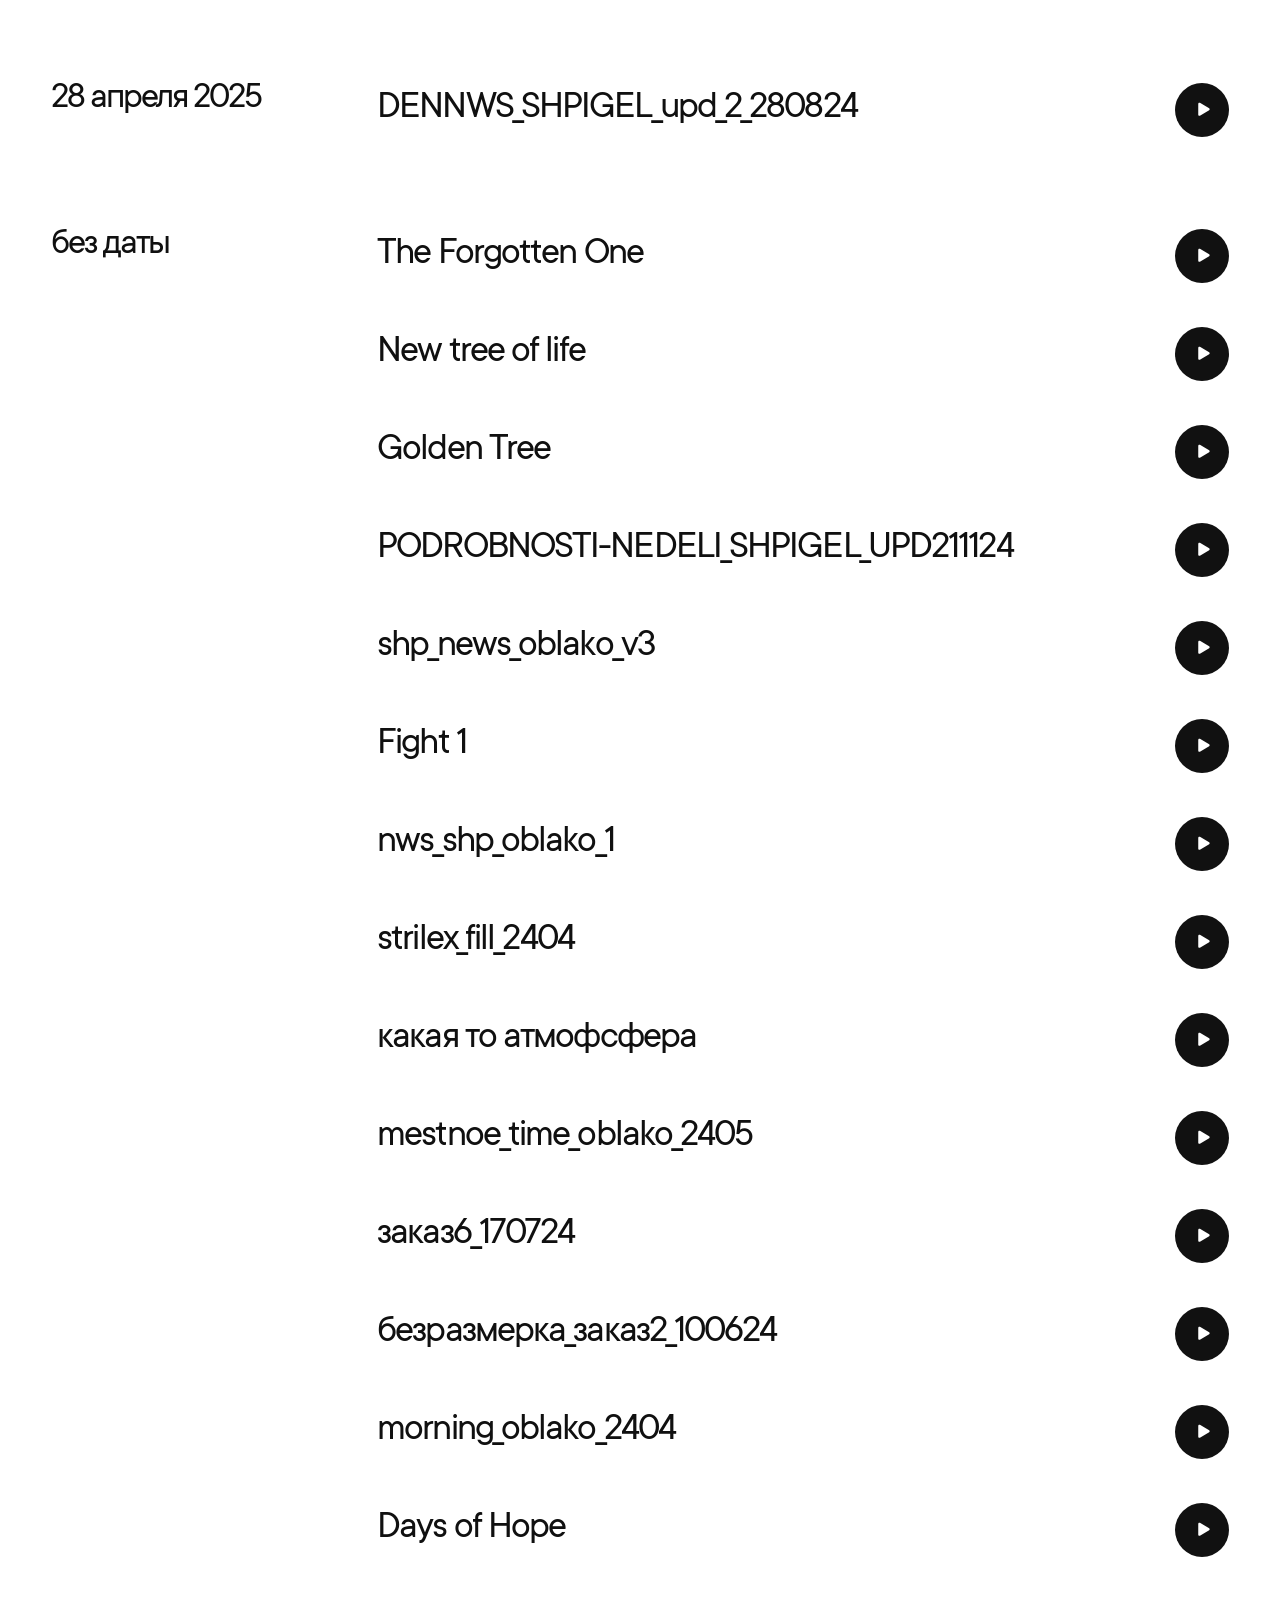
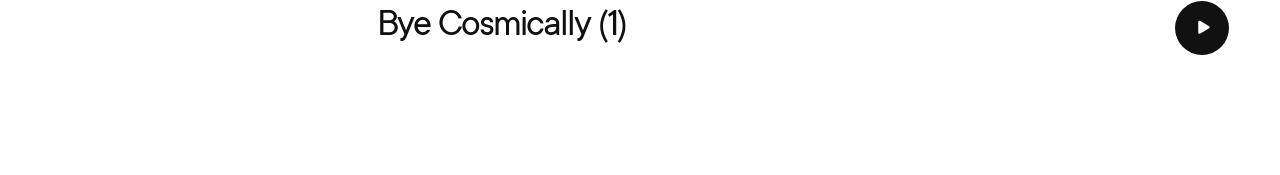
==== commit 6683f33b: "Redesign portfolio and music page for mobile" ====
--- a/music.html
+++ b/music.html
@@ -1,49 +1,38 @@
 <!DOCTYPE html>
-<html lang="en">
+<html lang="ru">
   <head>
     <meta charset="UTF-8" />
     <meta name="viewport" content="width=device-width, initial-scale=1.0" />
-    <title>niktoimiya music</title>
+    <title>Музыка — niktoimiya</title>
     <meta
       name="description"
-      content="Placeholder music page for Vladislav aka @niktoimiya."
+      content="Музыкальное портфолио Владислава — @niktoimiya."
     />
-    <link rel="stylesheet" href="styles.css" />
-    <link rel="stylesheet" href="rebrand.css" />
+    <link rel="stylesheet" href="styles/music-modern.css" />
   </head>
   <body>
     <main class="page">
       <div class="themebar themebar--split">
-        <a class="theme-link" href="index.html" aria-label="Back to bio">
-          <span class="link-morph">
-            <span class="link-morph__base">&lt;- back</span>
-            <span class="link-morph__alt" aria-hidden="true">&lt;- back</span>
-          </span>
-        </a>
-        <button class="theme-toggle" type="button" aria-label="Toggle theme">
-          <span class="theme-toggle__label">theme</span>
-          <span class="theme-toggle__track" aria-hidden="true">
-            <span class="theme-toggle__thumb"></span>
-          </span>
-        </button>
+        <a class="theme-link" href="index.html" aria-label="Вернуться на главную">← назад</a>
+        <a class="music-brand" href="index.html">@niktoimiya</a>
       </div>
 
       <section class="layout layout--single">
         <div class="layout__main">
           <section class="hero hero--section-page">
             <div class="hero__content hero__content--section">
-              <h1 class="hero__title hero__title--section">Music</h1>
+              <h1 class="hero__title hero__title--section">Музыка</h1>
               <div class="music-hero__body">
                 <p class="hero__lead hero__lead--section">
-                  recent uploads, loops, themes, ids, and sketches from today.
+                  Треки, темы, эмбиент, новостная музыка и всё, что я успел собрать за это время.
                 </p>
                 <a
-                  href="https://t.me/licnolifem"
+                  href="https://t.me/niktoimiyamusic"
                   class="badge-link badge-link--section"
                   target="_blank"
                   rel="noreferrer"
                 >
-                  <span class="badge-link__label">music portfolio channel ↗</span>
+                  <span class="badge-link__label">канал с музыкой ↗</span>
                 </a>
               </div>
             </div>
@@ -51,20 +40,104 @@
 
           <div class="track-toolbar">
             <p class="track-note">
-              real dates may vary depending on the release.
+              Архив работ — от ранних набросков до более свежих треков.
             </p>
             <details class="track-filters">
-              <summary class="track-filters__summary">filters</summary>
+              <summary class="track-filters__summary">фильтры</summary>
               <div class="track-filters__menu">
-                <button class="track-filters__option" type="button" data-filter="all">all</button>
-                <button class="track-filters__option" type="button" data-filter="dated">dated only</button>
-                <button class="track-filters__option" type="button" data-filter="undated">date not parsed</button>
+                <button class="track-filters__option" type="button" data-filter="all">все</button>
+                <button class="track-filters__option" type="button" data-filter="dated">с датой</button>
+                <button class="track-filters__option" type="button" data-filter="undated">без даты</button>
               </div>
             </details>
           </div>
 
           <section class="track-groups">
             <section class="track-group" data-filter-group="dated">
+              <h2 class="track-group__date">31 august 2026</h2>
+              <div class="tracks">
+                <article class="track">
+                  <div class="track__meta">
+                    <p class="track__index">33</p>
+                    <h3 class="track__title">Гарний час</h3>
+                  </div>
+                  <div class="track__player">
+                    <button class="track__play" type="button" aria-label="Воспроизвести трек"><svg class="track__icon track__icon--play" viewBox="0 0 24 24" aria-hidden="true"><path d="M8.25 5.8c0-.86.94-1.39 1.68-.95l9.22 5.48c.72.43.72 1.47 0 1.9l-9.22 5.48c-.74.44-1.68-.09-1.68-.95V5.8Z"/></svg><svg class="track__icon track__icon--pause" viewBox="0 0 24 24" aria-hidden="true"><rect x="7.25" y="5.5" width="3.25" height="13" rx="1.15"/><rect x="13.5" y="5.5" width="3.25" height="13" rx="1.15"/></svg></button>
+                    <div class="track__controls">
+                      <input class="track__seek" type="range" min="0" max="0" value="0" step="0.1" aria-label="Перемотка трека" />
+                      <div class="track__time"><span class="track__current">0:00</span><span class="track__duration">0:00</span></div>
+                    </div>
+                    <audio preload="none" class="track__audio" data-audio-ready="false"><source data-src="assets/music/%D0%93%D0%B0%D1%80%D0%BD%D0%B8%D0%B9%20%D1%87%D0%B0%D1%81.mp3" type="audio/mpeg" /></audio>
+                  </div>
+                </article>
+              </div>
+            </section>
+
+            <section class="track-group" data-filter-group="dated">
+              <h2 class="track-group__date">15 august 2026</h2>
+              <div class="tracks">
+                <article class="track">
+                  <div class="track__meta"><p class="track__index">32</p><h3 class="track__title">Doesn't matter Club Remix</h3></div>
+                  <div class="track__player">
+                    <button class="track__play" type="button" aria-label="Воспроизвести трек"><svg class="track__icon track__icon--play" viewBox="0 0 24 24" aria-hidden="true"><path d="M8.25 5.8c0-.86.94-1.39 1.68-.95l9.22 5.48c.72.43.72 1.47 0 1.9l-9.22 5.48c-.74.44-1.68-.09-1.68-.95V5.8Z"/></svg><svg class="track__icon track__icon--pause" viewBox="0 0 24 24" aria-hidden="true"><rect x="7.25" y="5.5" width="3.25" height="13" rx="1.15"/><rect x="13.5" y="5.5" width="3.25" height="13" rx="1.15"/></svg></button>
+                    <div class="track__controls"><input class="track__seek" type="range" min="0" max="0" value="0" step="0.1" aria-label="Перемотка трека" /><div class="track__time"><span class="track__current">0:00</span><span class="track__duration">0:00</span></div></div>
+                    <audio preload="none" class="track__audio" data-audio-ready="false"><source data-src="assets/music/Doesn%27t%20matter%20Club%20Remix.mp3" type="audio/mpeg" /></audio>
+                  </div>
+                </article>
+              </div>
+            </section>
+
+            <section class="track-group" data-filter-group="dated">
+              <h2 class="track-group__date">27 july 2026</h2>
+              <div class="tracks">
+                <article class="track">
+                  <div class="track__meta"><p class="track__index">31</p><h3 class="track__title">Презентация Копеллы. Аутро</h3></div>
+                  <div class="track__player">
+                    <button class="track__play" type="button" aria-label="Воспроизвести трек"><svg class="track__icon track__icon--play" viewBox="0 0 24 24" aria-hidden="true"><path d="M8.25 5.8c0-.86.94-1.39 1.68-.95l9.22 5.48c.72.43.72 1.47 0 1.9l-9.22 5.48c-.74.44-1.68-.09-1.68-.95V5.8Z"/></svg><svg class="track__icon track__icon--pause" viewBox="0 0 24 24" aria-hidden="true"><rect x="7.25" y="5.5" width="3.25" height="13" rx="1.15"/><rect x="13.5" y="5.5" width="3.25" height="13" rx="1.15"/></svg></button>
+                    <div class="track__controls"><input class="track__seek" type="range" min="0" max="0" value="0" step="0.1" aria-label="Перемотка трека" /><div class="track__time"><span class="track__current">0:00</span><span class="track__duration">0:00</span></div></div>
+                    <audio preload="none" class="track__audio" data-audio-ready="false"><source data-src="assets/music/CP_topic.mp3" type="audio/mpeg" /></audio>
+                  </div>
+                </article>
+                <article class="track">
+                  <div class="track__meta"><p class="track__index">30</p><h3 class="track__title">Emotional everyday life</h3></div>
+                  <div class="track__player">
+                    <button class="track__play" type="button" aria-label="Воспроизвести трек"><svg class="track__icon track__icon--play" viewBox="0 0 24 24" aria-hidden="true"><path d="M8.25 5.8c0-.86.94-1.39 1.68-.95l9.22 5.48c.72.43.72 1.47 0 1.9l-9.22 5.48c-.74.44-1.68-.09-1.68-.95V5.8Z"/></svg><svg class="track__icon track__icon--pause" viewBox="0 0 24 24" aria-hidden="true"><rect x="7.25" y="5.5" width="3.25" height="13" rx="1.15"/><rect x="13.5" y="5.5" width="3.25" height="13" rx="1.15"/></svg></button>
+                    <div class="track__controls"><input class="track__seek" type="range" min="0" max="0" value="0" step="0.1" aria-label="Перемотка трека" /><div class="track__time"><span class="track__current">0:00</span><span class="track__duration">0:00</span></div></div>
+                    <audio preload="none" class="track__audio" data-audio-ready="false"><source data-src="assets/music/Emotional%20everyday%20life.mp3" type="audio/mpeg" /></audio>
+                  </div>
+                </article>
+              </div>
+            </section>
+
+            <section class="track-group" data-filter-group="dated">
+              <h2 class="track-group__date">18 june 2026</h2>
+              <div class="tracks">
+                <article class="track">
+                  <div class="track__meta"><p class="track__index">29</p><h3 class="track__title">High in the mountains</h3></div>
+                  <div class="track__player">
+                    <button class="track__play" type="button" aria-label="Воспроизвести трек"><svg class="track__icon track__icon--play" viewBox="0 0 24 24" aria-hidden="true"><path d="M8.25 5.8c0-.86.94-1.39 1.68-.95l9.22 5.48c.72.43.72 1.47 0 1.9l-9.22 5.48c-.74.44-1.68-.09-1.68-.95V5.8Z"/></svg><svg class="track__icon track__icon--pause" viewBox="0 0 24 24" aria-hidden="true"><rect x="7.25" y="5.5" width="3.25" height="13" rx="1.15"/><rect x="13.5" y="5.5" width="3.25" height="13" rx="1.15"/></svg></button>
+                    <div class="track__controls"><input class="track__seek" type="range" min="0" max="0" value="0" step="0.1" aria-label="Перемотка трека" /><div class="track__time"><span class="track__current">0:00</span><span class="track__duration">0:00</span></div></div>
+                    <audio preload="none" class="track__audio" data-audio-ready="false"><source data-src="assets/music/High%20in%20the%20mountains.mp3" type="audio/mpeg" /></audio>
+                  </div>
+                </article>
+              </div>
+            </section>
+
+            <section class="track-group" data-filter-group="dated">
+              <h2 class="track-group__date">5 june 2026</h2>
+              <div class="tracks">
+                <article class="track">
+                  <div class="track__meta"><p class="track__index">28</p><h3 class="track__title">Let's The Competition Begin!</h3></div>
+                  <div class="track__player">
+                    <button class="track__play" type="button" aria-label="Воспроизвести трек"><svg class="track__icon track__icon--play" viewBox="0 0 24 24" aria-hidden="true"><path d="M8.25 5.8c0-.86.94-1.39 1.68-.95l9.22 5.48c.72.43.72 1.47 0 1.9l-9.22 5.48c-.74.44-1.68-.09-1.68-.95V5.8Z"/></svg><svg class="track__icon track__icon--pause" viewBox="0 0 24 24" aria-hidden="true"><rect x="7.25" y="5.5" width="3.25" height="13" rx="1.15"/><rect x="13.5" y="5.5" width="3.25" height="13" rx="1.15"/></svg></button>
+                    <div class="track__controls"><input class="track__seek" type="range" min="0" max="0" value="0" step="0.1" aria-label="Перемотка трека" /><div class="track__time"><span class="track__current">0:00</span><span class="track__duration">0:00</span></div></div>
+                    <audio preload="none" class="track__audio" data-audio-ready="false"><source data-src="assets/music/Let%27s%20The%20Competition%20Begin%21.mp3" type="audio/mpeg" /></audio>
+                  </div>
+                </article>
+              </div>
+            </section>
+
+            <section class="track-group" data-filter-group="dated">
               <h2 class="track-group__date">3 december 2025</h2>
               <div class="tracks">
                 <article class="track">
@@ -73,9 +146,9 @@
                     <h3 class="track__title">Under this tree</h3>
                   </div>
                   <div class="track__player">
-                    <button class="track__play" type="button">play</button>
-                    <div class="track__controls">
-                      <input class="track__seek" type="range" min="0" max="0" value="0" step="0.1" aria-label="Seek track" />
+                    <button class="track__play" type="button" aria-label="Воспроизвести трек"><svg class="track__icon track__icon--play" viewBox="0 0 24 24" aria-hidden="true"><path d="M8.25 5.8c0-.86.94-1.39 1.68-.95l9.22 5.48c.72.43.72 1.47 0 1.9l-9.22 5.48c-.74.44-1.68-.09-1.68-.95V5.8Z"/></svg><svg class="track__icon track__icon--pause" viewBox="0 0 24 24" aria-hidden="true"><rect x="7.25" y="5.5" width="3.25" height="13" rx="1.15"/><rect x="13.5" y="5.5" width="3.25" height="13" rx="1.15"/></svg></button>
+                    <div class="track__controls">
+                      <input class="track__seek" type="range" min="0" max="0" value="0" step="0.1" aria-label="Перемотка трека" />
                       <div class="track__time">
                         <span class="track__current">0:00</span>
                         <span class="track__duration">0:00</span>
@@ -93,9 +166,9 @@
                     <h3 class="track__title">Like in space</h3>
                   </div>
                   <div class="track__player">
-                    <button class="track__play" type="button">play</button>
-                    <div class="track__controls">
-                      <input class="track__seek" type="range" min="0" max="0" value="0" step="0.1" aria-label="Seek track" />
+                    <button class="track__play" type="button" aria-label="Воспроизвести трек"><svg class="track__icon track__icon--play" viewBox="0 0 24 24" aria-hidden="true"><path d="M8.25 5.8c0-.86.94-1.39 1.68-.95l9.22 5.48c.72.43.72 1.47 0 1.9l-9.22 5.48c-.74.44-1.68-.09-1.68-.95V5.8Z"/></svg><svg class="track__icon track__icon--pause" viewBox="0 0 24 24" aria-hidden="true"><rect x="7.25" y="5.5" width="3.25" height="13" rx="1.15"/><rect x="13.5" y="5.5" width="3.25" height="13" rx="1.15"/></svg></button>
+                    <div class="track__controls">
+                      <input class="track__seek" type="range" min="0" max="0" value="0" step="0.1" aria-label="Перемотка трека" />
                       <div class="track__time">
                         <span class="track__current">0:00</span>
                         <span class="track__duration">0:00</span>
@@ -118,9 +191,9 @@
                     <h3 class="track__title">By the glass</h3>
                   </div>
                   <div class="track__player">
-                    <button class="track__play" type="button">play</button>
-                    <div class="track__controls">
-                      <input class="track__seek" type="range" min="0" max="0" value="0" step="0.1" aria-label="Seek track" />
+                    <button class="track__play" type="button" aria-label="Воспроизвести трек"><svg class="track__icon track__icon--play" viewBox="0 0 24 24" aria-hidden="true"><path d="M8.25 5.8c0-.86.94-1.39 1.68-.95l9.22 5.48c.72.43.72 1.47 0 1.9l-9.22 5.48c-.74.44-1.68-.09-1.68-.95V5.8Z"/></svg><svg class="track__icon track__icon--pause" viewBox="0 0 24 24" aria-hidden="true"><rect x="7.25" y="5.5" width="3.25" height="13" rx="1.15"/><rect x="13.5" y="5.5" width="3.25" height="13" rx="1.15"/></svg></button>
+                    <div class="track__controls">
+                      <input class="track__seek" type="range" min="0" max="0" value="0" step="0.1" aria-label="Перемотка трека" />
                       <div class="track__time">
                         <span class="track__current">0:00</span>
                         <span class="track__duration">0:00</span>
@@ -143,9 +216,9 @@
                     <h3 class="track__title">Unforgettable</h3>
                   </div>
                   <div class="track__player">
-                    <button class="track__play" type="button">play</button>
-                    <div class="track__controls">
-                      <input class="track__seek" type="range" min="0" max="0" value="0" step="0.1" aria-label="Seek track" />
+                    <button class="track__play" type="button" aria-label="Воспроизвести трек"><svg class="track__icon track__icon--play" viewBox="0 0 24 24" aria-hidden="true"><path d="M8.25 5.8c0-.86.94-1.39 1.68-.95l9.22 5.48c.72.43.72 1.47 0 1.9l-9.22 5.48c-.74.44-1.68-.09-1.68-.95V5.8Z"/></svg><svg class="track__icon track__icon--pause" viewBox="0 0 24 24" aria-hidden="true"><rect x="7.25" y="5.5" width="3.25" height="13" rx="1.15"/><rect x="13.5" y="5.5" width="3.25" height="13" rx="1.15"/></svg></button>
+                    <div class="track__controls">
+                      <input class="track__seek" type="range" min="0" max="0" value="0" step="0.1" aria-label="Перемотка трека" />
                       <div class="track__time">
                         <span class="track__current">0:00</span>
                         <span class="track__duration">0:00</span>
@@ -168,9 +241,9 @@
                     <h3 class="track__title">NWS2410_SHPIGEL</h3>
                   </div>
                   <div class="track__player">
-                    <button class="track__play" type="button">play</button>
-                    <div class="track__controls">
-                      <input class="track__seek" type="range" min="0" max="0" value="0" step="0.1" aria-label="Seek track" />
+                    <button class="track__play" type="button" aria-label="Воспроизвести трек"><svg class="track__icon track__icon--play" viewBox="0 0 24 24" aria-hidden="true"><path d="M8.25 5.8c0-.86.94-1.39 1.68-.95l9.22 5.48c.72.43.72 1.47 0 1.9l-9.22 5.48c-.74.44-1.68-.09-1.68-.95V5.8Z"/></svg><svg class="track__icon track__icon--pause" viewBox="0 0 24 24" aria-hidden="true"><rect x="7.25" y="5.5" width="3.25" height="13" rx="1.15"/><rect x="13.5" y="5.5" width="3.25" height="13" rx="1.15"/></svg></button>
+                    <div class="track__controls">
+                      <input class="track__seek" type="range" min="0" max="0" value="0" step="0.1" aria-label="Перемотка трека" />
                       <div class="track__time">
                         <span class="track__current">0:00</span>
                         <span class="track__duration">0:00</span>
@@ -193,9 +266,9 @@
                     <h3 class="track__title">The Forest of Secrets Full</h3>
                   </div>
                   <div class="track__player">
-                    <button class="track__play" type="button">play</button>
-                    <div class="track__controls">
-                      <input class="track__seek" type="range" min="0" max="0" value="0" step="0.1" aria-label="Seek track" />
+                    <button class="track__play" type="button" aria-label="Воспроизвести трек"><svg class="track__icon track__icon--play" viewBox="0 0 24 24" aria-hidden="true"><path d="M8.25 5.8c0-.86.94-1.39 1.68-.95l9.22 5.48c.72.43.72 1.47 0 1.9l-9.22 5.48c-.74.44-1.68-.09-1.68-.95V5.8Z"/></svg><svg class="track__icon track__icon--pause" viewBox="0 0 24 24" aria-hidden="true"><rect x="7.25" y="5.5" width="3.25" height="13" rx="1.15"/><rect x="13.5" y="5.5" width="3.25" height="13" rx="1.15"/></svg></button>
+                    <div class="track__controls">
+                      <input class="track__seek" type="range" min="0" max="0" value="0" step="0.1" aria-label="Перемотка трека" />
                       <div class="track__time">
                         <span class="track__current">0:00</span>
                         <span class="track__duration">0:00</span>
@@ -218,9 +291,9 @@
                     <h3 class="track__title">DENNWS_SHPIGEL_upd_2_280824</h3>
                   </div>
                   <div class="track__player">
-                    <button class="track__play" type="button">play</button>
-                    <div class="track__controls">
-                      <input class="track__seek" type="range" min="0" max="0" value="0" step="0.1" aria-label="Seek track" />
+                    <button class="track__play" type="button" aria-label="Воспроизвести трек"><svg class="track__icon track__icon--play" viewBox="0 0 24 24" aria-hidden="true"><path d="M8.25 5.8c0-.86.94-1.39 1.68-.95l9.22 5.48c.72.43.72 1.47 0 1.9l-9.22 5.48c-.74.44-1.68-.09-1.68-.95V5.8Z"/></svg><svg class="track__icon track__icon--pause" viewBox="0 0 24 24" aria-hidden="true"><rect x="7.25" y="5.5" width="3.25" height="13" rx="1.15"/><rect x="13.5" y="5.5" width="3.25" height="13" rx="1.15"/></svg></button>
+                    <div class="track__controls">
+                      <input class="track__seek" type="range" min="0" max="0" value="0" step="0.1" aria-label="Перемотка трека" />
                       <div class="track__time">
                         <span class="track__current">0:00</span>
                         <span class="track__duration">0:00</span>
@@ -243,9 +316,9 @@
                     <h3 class="track__title">Doesn't matter</h3>
                   </div>
                   <div class="track__player">
-                    <button class="track__play" type="button">play</button>
-                    <div class="track__controls">
-                      <input class="track__seek" type="range" min="0" max="0" value="0" step="0.1" aria-label="Seek track" />
+                    <button class="track__play" type="button" aria-label="Воспроизвести трек"><svg class="track__icon track__icon--play" viewBox="0 0 24 24" aria-hidden="true"><path d="M8.25 5.8c0-.86.94-1.39 1.68-.95l9.22 5.48c.72.43.72 1.47 0 1.9l-9.22 5.48c-.74.44-1.68-.09-1.68-.95V5.8Z"/></svg><svg class="track__icon track__icon--pause" viewBox="0 0 24 24" aria-hidden="true"><rect x="7.25" y="5.5" width="3.25" height="13" rx="1.15"/><rect x="13.5" y="5.5" width="3.25" height="13" rx="1.15"/></svg></button>
+                    <div class="track__controls">
+                      <input class="track__seek" type="range" min="0" max="0" value="0" step="0.1" aria-label="Перемотка трека" />
                       <div class="track__time">
                         <span class="track__current">0:00</span>
                         <span class="track__duration">0:00</span>
@@ -268,9 +341,9 @@
                     <h3 class="track__title">You won't leave</h3>
                   </div>
                   <div class="track__player">
-                    <button class="track__play" type="button">play</button>
-                    <div class="track__controls">
-                      <input class="track__seek" type="range" min="0" max="0" value="0" step="0.1" aria-label="Seek track" />
+                    <button class="track__play" type="button" aria-label="Воспроизвести трек"><svg class="track__icon track__icon--play" viewBox="0 0 24 24" aria-hidden="true"><path d="M8.25 5.8c0-.86.94-1.39 1.68-.95l9.22 5.48c.72.43.72 1.47 0 1.9l-9.22 5.48c-.74.44-1.68-.09-1.68-.95V5.8Z"/></svg><svg class="track__icon track__icon--pause" viewBox="0 0 24 24" aria-hidden="true"><rect x="7.25" y="5.5" width="3.25" height="13" rx="1.15"/><rect x="13.5" y="5.5" width="3.25" height="13" rx="1.15"/></svg></button>
+                    <div class="track__controls">
+                      <input class="track__seek" type="range" min="0" max="0" value="0" step="0.1" aria-label="Перемотка трека" />
                       <div class="track__time">
                         <span class="track__current">0:00</span>
                         <span class="track__duration">0:00</span>
@@ -293,9 +366,9 @@
                     <h3 class="track__title">ZETA_SHPIGEL_UPD070125</h3>
                   </div>
                   <div class="track__player">
-                    <button class="track__play" type="button">play</button>
-                    <div class="track__controls">
-                      <input class="track__seek" type="range" min="0" max="0" value="0" step="0.1" aria-label="Seek track" />
+                    <button class="track__play" type="button" aria-label="Воспроизвести трек"><svg class="track__icon track__icon--play" viewBox="0 0 24 24" aria-hidden="true"><path d="M8.25 5.8c0-.86.94-1.39 1.68-.95l9.22 5.48c.72.43.72 1.47 0 1.9l-9.22 5.48c-.74.44-1.68-.09-1.68-.95V5.8Z"/></svg><svg class="track__icon track__icon--pause" viewBox="0 0 24 24" aria-hidden="true"><rect x="7.25" y="5.5" width="3.25" height="13" rx="1.15"/><rect x="13.5" y="5.5" width="3.25" height="13" rx="1.15"/></svg></button>
+                    <div class="track__controls">
+                      <input class="track__seek" type="range" min="0" max="0" value="0" step="0.1" aria-label="Перемотка трека" />
                       <div class="track__time">
                         <span class="track__current">0:00</span>
                         <span class="track__duration">0:00</span>
@@ -318,9 +391,9 @@
                     <h3 class="track__title">ZETA_EXIT_UPD080125</h3>
                   </div>
                   <div class="track__player">
-                    <button class="track__play" type="button">play</button>
-                    <div class="track__controls">
-                      <input class="track__seek" type="range" min="0" max="0" value="0" step="0.1" aria-label="Seek track" />
+                    <button class="track__play" type="button" aria-label="Воспроизвести трек"><svg class="track__icon track__icon--play" viewBox="0 0 24 24" aria-hidden="true"><path d="M8.25 5.8c0-.86.94-1.39 1.68-.95l9.22 5.48c.72.43.72 1.47 0 1.9l-9.22 5.48c-.74.44-1.68-.09-1.68-.95V5.8Z"/></svg><svg class="track__icon track__icon--pause" viewBox="0 0 24 24" aria-hidden="true"><rect x="7.25" y="5.5" width="3.25" height="13" rx="1.15"/><rect x="13.5" y="5.5" width="3.25" height="13" rx="1.15"/></svg></button>
+                    <div class="track__controls">
+                      <input class="track__seek" type="range" min="0" max="0" value="0" step="0.1" aria-label="Перемотка трека" />
                       <div class="track__time">
                         <span class="track__current">0:00</span>
                         <span class="track__duration">0:00</span>
@@ -343,9 +416,9 @@
                     <h3 class="track__title">The Luminary Of Lights</h3>
                   </div>
                   <div class="track__player">
-                    <button class="track__play" type="button">play</button>
-                    <div class="track__controls">
-                      <input class="track__seek" type="range" min="0" max="0" value="0" step="0.1" aria-label="Seek track" />
+                    <button class="track__play" type="button" aria-label="Воспроизвести трек"><svg class="track__icon track__icon--play" viewBox="0 0 24 24" aria-hidden="true"><path d="M8.25 5.8c0-.86.94-1.39 1.68-.95l9.22 5.48c.72.43.72 1.47 0 1.9l-9.22 5.48c-.74.44-1.68-.09-1.68-.95V5.8Z"/></svg><svg class="track__icon track__icon--pause" viewBox="0 0 24 24" aria-hidden="true"><rect x="7.25" y="5.5" width="3.25" height="13" rx="1.15"/><rect x="13.5" y="5.5" width="3.25" height="13" rx="1.15"/></svg></button>
+                    <div class="track__controls">
+                      <input class="track__seek" type="range" min="0" max="0" value="0" step="0.1" aria-label="Перемотка трека" />
                       <div class="track__time">
                         <span class="track__current">0:00</span>
                         <span class="track__duration">0:00</span>
@@ -360,7 +433,7 @@
             </section>
 
             <section class="track-group" data-filter-group="undated">
-              <h2 class="track-group__date">date not parsed yet</h2>
+              <h2 class="track-group__date">без даты</h2>
               <div class="tracks">
                 <article class="track">
                   <div class="track__meta">
@@ -368,9 +441,9 @@
                     <h3 class="track__title">The Forgotten One</h3>
                   </div>
                   <div class="track__player">
-                    <button class="track__play" type="button">play</button>
-                    <div class="track__controls">
-                      <input class="track__seek" type="range" min="0" max="0" value="0" step="0.1" aria-label="Seek track" />
+                    <button class="track__play" type="button" aria-label="Воспроизвести трек"><svg class="track__icon track__icon--play" viewBox="0 0 24 24" aria-hidden="true"><path d="M8.25 5.8c0-.86.94-1.39 1.68-.95l9.22 5.48c.72.43.72 1.47 0 1.9l-9.22 5.48c-.74.44-1.68-.09-1.68-.95V5.8Z"/></svg><svg class="track__icon track__icon--pause" viewBox="0 0 24 24" aria-hidden="true"><rect x="7.25" y="5.5" width="3.25" height="13" rx="1.15"/><rect x="13.5" y="5.5" width="3.25" height="13" rx="1.15"/></svg></button>
+                    <div class="track__controls">
+                      <input class="track__seek" type="range" min="0" max="0" value="0" step="0.1" aria-label="Перемотка трека" />
                       <div class="track__time">
                         <span class="track__current">0:00</span>
                         <span class="track__duration">0:00</span>
@@ -388,9 +461,9 @@
                     <h3 class="track__title">New tree of life</h3>
                   </div>
                   <div class="track__player">
-                    <button class="track__play" type="button">play</button>
-                    <div class="track__controls">
-                      <input class="track__seek" type="range" min="0" max="0" value="0" step="0.1" aria-label="Seek track" />
+                    <button class="track__play" type="button" aria-label="Воспроизвести трек"><svg class="track__icon track__icon--play" viewBox="0 0 24 24" aria-hidden="true"><path d="M8.25 5.8c0-.86.94-1.39 1.68-.95l9.22 5.48c.72.43.72 1.47 0 1.9l-9.22 5.48c-.74.44-1.68-.09-1.68-.95V5.8Z"/></svg><svg class="track__icon track__icon--pause" viewBox="0 0 24 24" aria-hidden="true"><rect x="7.25" y="5.5" width="3.25" height="13" rx="1.15"/><rect x="13.5" y="5.5" width="3.25" height="13" rx="1.15"/></svg></button>
+                    <div class="track__controls">
+                      <input class="track__seek" type="range" min="0" max="0" value="0" step="0.1" aria-label="Перемотка трека" />
                       <div class="track__time">
                         <span class="track__current">0:00</span>
                         <span class="track__duration">0:00</span>
@@ -408,9 +481,9 @@
                     <h3 class="track__title">Golden Tree</h3>
                   </div>
                   <div class="track__player">
-                    <button class="track__play" type="button">play</button>
-                    <div class="track__controls">
-                      <input class="track__seek" type="range" min="0" max="0" value="0" step="0.1" aria-label="Seek track" />
+                    <button class="track__play" type="button" aria-label="Воспроизвести трек"><svg class="track__icon track__icon--play" viewBox="0 0 24 24" aria-hidden="true"><path d="M8.25 5.8c0-.86.94-1.39 1.68-.95l9.22 5.48c.72.43.72 1.47 0 1.9l-9.22 5.48c-.74.44-1.68-.09-1.68-.95V5.8Z"/></svg><svg class="track__icon track__icon--pause" viewBox="0 0 24 24" aria-hidden="true"><rect x="7.25" y="5.5" width="3.25" height="13" rx="1.15"/><rect x="13.5" y="5.5" width="3.25" height="13" rx="1.15"/></svg></button>
+                    <div class="track__controls">
+                      <input class="track__seek" type="range" min="0" max="0" value="0" step="0.1" aria-label="Перемотка трека" />
                       <div class="track__time">
                         <span class="track__current">0:00</span>
                         <span class="track__duration">0:00</span>
@@ -428,9 +501,9 @@
                     <h3 class="track__title">PODROBNOSTI-NEDELI_SHPIGEL_UPD211124</h3>
                   </div>
                   <div class="track__player">
-                    <button class="track__play" type="button">play</button>
-                    <div class="track__controls">
-                      <input class="track__seek" type="range" min="0" max="0" value="0" step="0.1" aria-label="Seek track" />
+                    <button class="track__play" type="button" aria-label="Воспроизвести трек"><svg class="track__icon track__icon--play" viewBox="0 0 24 24" aria-hidden="true"><path d="M8.25 5.8c0-.86.94-1.39 1.68-.95l9.22 5.48c.72.43.72 1.47 0 1.9l-9.22 5.48c-.74.44-1.68-.09-1.68-.95V5.8Z"/></svg><svg class="track__icon track__icon--pause" viewBox="0 0 24 24" aria-hidden="true"><rect x="7.25" y="5.5" width="3.25" height="13" rx="1.15"/><rect x="13.5" y="5.5" width="3.25" height="13" rx="1.15"/></svg></button>
+                    <div class="track__controls">
+                      <input class="track__seek" type="range" min="0" max="0" value="0" step="0.1" aria-label="Перемотка трека" />
                       <div class="track__time">
                         <span class="track__current">0:00</span>
                         <span class="track__duration">0:00</span>
@@ -448,9 +521,9 @@
                     <h3 class="track__title">shp_news_oblako_v3</h3>
                   </div>
                   <div class="track__player">
-                    <button class="track__play" type="button">play</button>
-                    <div class="track__controls">
-                      <input class="track__seek" type="range" min="0" max="0" value="0" step="0.1" aria-label="Seek track" />
+                    <button class="track__play" type="button" aria-label="Воспроизвести трек"><svg class="track__icon track__icon--play" viewBox="0 0 24 24" aria-hidden="true"><path d="M8.25 5.8c0-.86.94-1.39 1.68-.95l9.22 5.48c.72.43.72 1.47 0 1.9l-9.22 5.48c-.74.44-1.68-.09-1.68-.95V5.8Z"/></svg><svg class="track__icon track__icon--pause" viewBox="0 0 24 24" aria-hidden="true"><rect x="7.25" y="5.5" width="3.25" height="13" rx="1.15"/><rect x="13.5" y="5.5" width="3.25" height="13" rx="1.15"/></svg></button>
+                    <div class="track__controls">
+                      <input class="track__seek" type="range" min="0" max="0" value="0" step="0.1" aria-label="Перемотка трека" />
                       <div class="track__time">
                         <span class="track__current">0:00</span>
                         <span class="track__duration">0:00</span>
@@ -468,9 +541,9 @@
                     <h3 class="track__title">Fight 1</h3>
                   </div>
                   <div class="track__player">
-                    <button class="track__play" type="button">play</button>
-                    <div class="track__controls">
-                      <input class="track__seek" type="range" min="0" max="0" value="0" step="0.1" aria-label="Seek track" />
+                    <button class="track__play" type="button" aria-label="Воспроизвести трек"><svg class="track__icon track__icon--play" viewBox="0 0 24 24" aria-hidden="true"><path d="M8.25 5.8c0-.86.94-1.39 1.68-.95l9.22 5.48c.72.43.72 1.47 0 1.9l-9.22 5.48c-.74.44-1.68-.09-1.68-.95V5.8Z"/></svg><svg class="track__icon track__icon--pause" viewBox="0 0 24 24" aria-hidden="true"><rect x="7.25" y="5.5" width="3.25" height="13" rx="1.15"/><rect x="13.5" y="5.5" width="3.25" height="13" rx="1.15"/></svg></button>
+                    <div class="track__controls">
+                      <input class="track__seek" type="range" min="0" max="0" value="0" step="0.1" aria-label="Перемотка трека" />
                       <div class="track__time">
                         <span class="track__current">0:00</span>
                         <span class="track__duration">0:00</span>
@@ -488,9 +561,9 @@
                     <h3 class="track__title">nws_shp_oblako_1</h3>
                   </div>
                   <div class="track__player">
-                    <button class="track__play" type="button">play</button>
-                    <div class="track__controls">
-                      <input class="track__seek" type="range" min="0" max="0" value="0" step="0.1" aria-label="Seek track" />
+                    <button class="track__play" type="button" aria-label="Воспроизвести трек"><svg class="track__icon track__icon--play" viewBox="0 0 24 24" aria-hidden="true"><path d="M8.25 5.8c0-.86.94-1.39 1.68-.95l9.22 5.48c.72.43.72 1.47 0 1.9l-9.22 5.48c-.74.44-1.68-.09-1.68-.95V5.8Z"/></svg><svg class="track__icon track__icon--pause" viewBox="0 0 24 24" aria-hidden="true"><rect x="7.25" y="5.5" width="3.25" height="13" rx="1.15"/><rect x="13.5" y="5.5" width="3.25" height="13" rx="1.15"/></svg></button>
+                    <div class="track__controls">
+                      <input class="track__seek" type="range" min="0" max="0" value="0" step="0.1" aria-label="Перемотка трека" />
                       <div class="track__time">
                         <span class="track__current">0:00</span>
                         <span class="track__duration">0:00</span>
@@ -508,9 +581,9 @@
                     <h3 class="track__title">strilex_fill_2404</h3>
                   </div>
                   <div class="track__player">
-                    <button class="track__play" type="button">play</button>
-                    <div class="track__controls">
-                      <input class="track__seek" type="range" min="0" max="0" value="0" step="0.1" aria-label="Seek track" />
+                    <button class="track__play" type="button" aria-label="Воспроизвести трек"><svg class="track__icon track__icon--play" viewBox="0 0 24 24" aria-hidden="true"><path d="M8.25 5.8c0-.86.94-1.39 1.68-.95l9.22 5.48c.72.43.72 1.47 0 1.9l-9.22 5.48c-.74.44-1.68-.09-1.68-.95V5.8Z"/></svg><svg class="track__icon track__icon--pause" viewBox="0 0 24 24" aria-hidden="true"><rect x="7.25" y="5.5" width="3.25" height="13" rx="1.15"/><rect x="13.5" y="5.5" width="3.25" height="13" rx="1.15"/></svg></button>
+                    <div class="track__controls">
+                      <input class="track__seek" type="range" min="0" max="0" value="0" step="0.1" aria-label="Перемотка трека" />
                       <div class="track__time">
                         <span class="track__current">0:00</span>
                         <span class="track__duration">0:00</span>
@@ -528,9 +601,9 @@
                     <h3 class="track__title">какая то атмофсфера</h3>
                   </div>
                   <div class="track__player">
-                    <button class="track__play" type="button">play</button>
-                    <div class="track__controls">
-                      <input class="track__seek" type="range" min="0" max="0" value="0" step="0.1" aria-label="Seek track" />
+                    <button class="track__play" type="button" aria-label="Воспроизвести трек"><svg class="track__icon track__icon--play" viewBox="0 0 24 24" aria-hidden="true"><path d="M8.25 5.8c0-.86.94-1.39 1.68-.95l9.22 5.48c.72.43.72 1.47 0 1.9l-9.22 5.48c-.74.44-1.68-.09-1.68-.95V5.8Z"/></svg><svg class="track__icon track__icon--pause" viewBox="0 0 24 24" aria-hidden="true"><rect x="7.25" y="5.5" width="3.25" height="13" rx="1.15"/><rect x="13.5" y="5.5" width="3.25" height="13" rx="1.15"/></svg></button>
+                    <div class="track__controls">
+                      <input class="track__seek" type="range" min="0" max="0" value="0" step="0.1" aria-label="Перемотка трека" />
                       <div class="track__time">
                         <span class="track__current">0:00</span>
                         <span class="track__duration">0:00</span>
@@ -548,9 +621,9 @@
                     <h3 class="track__title">mestnoe_time_oblako_2405</h3>
                   </div>
                   <div class="track__player">
-                    <button class="track__play" type="button">play</button>
-                    <div class="track__controls">
-                      <input class="track__seek" type="range" min="0" max="0" value="0" step="0.1" aria-label="Seek track" />
+                    <button class="track__play" type="button" aria-label="Воспроизвести трек"><svg class="track__icon track__icon--play" viewBox="0 0 24 24" aria-hidden="true"><path d="M8.25 5.8c0-.86.94-1.39 1.68-.95l9.22 5.48c.72.43.72 1.47 0 1.9l-9.22 5.48c-.74.44-1.68-.09-1.68-.95V5.8Z"/></svg><svg class="track__icon track__icon--pause" viewBox="0 0 24 24" aria-hidden="true"><rect x="7.25" y="5.5" width="3.25" height="13" rx="1.15"/><rect x="13.5" y="5.5" width="3.25" height="13" rx="1.15"/></svg></button>
+                    <div class="track__controls">
+                      <input class="track__seek" type="range" min="0" max="0" value="0" step="0.1" aria-label="Перемотка трека" />
                       <div class="track__time">
                         <span class="track__current">0:00</span>
                         <span class="track__duration">0:00</span>
@@ -568,9 +641,9 @@
                     <h3 class="track__title">заказ6_170724</h3>
                   </div>
                   <div class="track__player">
-                    <button class="track__play" type="button">play</button>
-                    <div class="track__controls">
-                      <input class="track__seek" type="range" min="0" max="0" value="0" step="0.1" aria-label="Seek track" />
+                    <button class="track__play" type="button" aria-label="Воспроизвести трек"><svg class="track__icon track__icon--play" viewBox="0 0 24 24" aria-hidden="true"><path d="M8.25 5.8c0-.86.94-1.39 1.68-.95l9.22 5.48c.72.43.72 1.47 0 1.9l-9.22 5.48c-.74.44-1.68-.09-1.68-.95V5.8Z"/></svg><svg class="track__icon track__icon--pause" viewBox="0 0 24 24" aria-hidden="true"><rect x="7.25" y="5.5" width="3.25" height="13" rx="1.15"/><rect x="13.5" y="5.5" width="3.25" height="13" rx="1.15"/></svg></button>
+                    <div class="track__controls">
+                      <input class="track__seek" type="range" min="0" max="0" value="0" step="0.1" aria-label="Перемотка трека" />
                       <div class="track__time">
                         <span class="track__current">0:00</span>
                         <span class="track__duration">0:00</span>
@@ -588,9 +661,9 @@
                     <h3 class="track__title">безразмерка_заказ2_100624</h3>
                   </div>
                   <div class="track__player">
-                    <button class="track__play" type="button">play</button>
-                    <div class="track__controls">
-                      <input class="track__seek" type="range" min="0" max="0" value="0" step="0.1" aria-label="Seek track" />
+                    <button class="track__play" type="button" aria-label="Воспроизвести трек"><svg class="track__icon track__icon--play" viewBox="0 0 24 24" aria-hidden="true"><path d="M8.25 5.8c0-.86.94-1.39 1.68-.95l9.22 5.48c.72.43.72 1.47 0 1.9l-9.22 5.48c-.74.44-1.68-.09-1.68-.95V5.8Z"/></svg><svg class="track__icon track__icon--pause" viewBox="0 0 24 24" aria-hidden="true"><rect x="7.25" y="5.5" width="3.25" height="13" rx="1.15"/><rect x="13.5" y="5.5" width="3.25" height="13" rx="1.15"/></svg></button>
+                    <div class="track__controls">
+                      <input class="track__seek" type="range" min="0" max="0" value="0" step="0.1" aria-label="Перемотка трека" />
                       <div class="track__time">
                         <span class="track__current">0:00</span>
                         <span class="track__duration">0:00</span>
@@ -608,9 +681,9 @@
                     <h3 class="track__title">morning_oblako_2404</h3>
                   </div>
                   <div class="track__player">
-                    <button class="track__play" type="button">play</button>
-                    <div class="track__controls">
-                      <input class="track__seek" type="range" min="0" max="0" value="0" step="0.1" aria-label="Seek track" />
+                    <button class="track__play" type="button" aria-label="Воспроизвести трек"><svg class="track__icon track__icon--play" viewBox="0 0 24 24" aria-hidden="true"><path d="M8.25 5.8c0-.86.94-1.39 1.68-.95l9.22 5.48c.72.43.72 1.47 0 1.9l-9.22 5.48c-.74.44-1.68-.09-1.68-.95V5.8Z"/></svg><svg class="track__icon track__icon--pause" viewBox="0 0 24 24" aria-hidden="true"><rect x="7.25" y="5.5" width="3.25" height="13" rx="1.15"/><rect x="13.5" y="5.5" width="3.25" height="13" rx="1.15"/></svg></button>
+                    <div class="track__controls">
+                      <input class="track__seek" type="range" min="0" max="0" value="0" step="0.1" aria-label="Перемотка трека" />
                       <div class="track__time">
                         <span class="track__current">0:00</span>
                         <span class="track__duration">0:00</span>
@@ -628,9 +701,9 @@
                     <h3 class="track__title">Days of Hope</h3>
                   </div>
                   <div class="track__player">
-                    <button class="track__play" type="button">play</button>
-                    <div class="track__controls">
-                      <input class="track__seek" type="range" min="0" max="0" value="0" step="0.1" aria-label="Seek track" />
+                    <button class="track__play" type="button" aria-label="Воспроизвести трек"><svg class="track__icon track__icon--play" viewBox="0 0 24 24" aria-hidden="true"><path d="M8.25 5.8c0-.86.94-1.39 1.68-.95l9.22 5.48c.72.43.72 1.47 0 1.9l-9.22 5.48c-.74.44-1.68-.09-1.68-.95V5.8Z"/></svg><svg class="track__icon track__icon--pause" viewBox="0 0 24 24" aria-hidden="true"><rect x="7.25" y="5.5" width="3.25" height="13" rx="1.15"/><rect x="13.5" y="5.5" width="3.25" height="13" rx="1.15"/></svg></button>
+                    <div class="track__controls">
+                      <input class="track__seek" type="range" min="0" max="0" value="0" step="0.1" aria-label="Перемотка трека" />
                       <div class="track__time">
                         <span class="track__current">0:00</span>
                         <span class="track__duration">0:00</span>
@@ -648,9 +721,9 @@
                     <h3 class="track__title">Bye Cosmically (1)</h3>
                   </div>
                   <div class="track__player">
-                    <button class="track__play" type="button">play</button>
-                    <div class="track__controls">
-                      <input class="track__seek" type="range" min="0" max="0" value="0" step="0.1" aria-label="Seek track" />
+                    <button class="track__play" type="button" aria-label="Воспроизвести трек"><svg class="track__icon track__icon--play" viewBox="0 0 24 24" aria-hidden="true"><path d="M8.25 5.8c0-.86.94-1.39 1.68-.95l9.22 5.48c.72.43.72 1.47 0 1.9l-9.22 5.48c-.74.44-1.68-.09-1.68-.95V5.8Z"/></svg><svg class="track__icon track__icon--pause" viewBox="0 0 24 24" aria-hidden="true"><rect x="7.25" y="5.5" width="3.25" height="13" rx="1.15"/><rect x="13.5" y="5.5" width="3.25" height="13" rx="1.15"/></svg></button>
+                    <div class="track__controls">
+                      <input class="track__seek" type="range" min="0" max="0" value="0" step="0.1" aria-label="Перемотка трека" />
                       <div class="track__time">
                         <span class="track__current">0:00</span>
                         <span class="track__duration">0:00</span>
@@ -669,25 +742,6 @@
     </main>
     <script>
       (function () {
-        var root = document.documentElement;
-        var toggle = document.querySelector(".theme-toggle");
-        var storageKey = "niktoimiya-theme";
-        var savedTheme = localStorage.getItem(storageKey);
-        var hour = new Date().getHours();
-        var autoTheme = hour >= 7 && hour < 19 ? "light" : "dark";
-        var initialTheme = savedTheme || autoTheme;
-
-        root.setAttribute("data-theme", initialTheme);
-
-        if (toggle) {
-          toggle.addEventListener("click", function () {
-            var current = root.getAttribute("data-theme") === "dark" ? "dark" : "light";
-            var next = current === "dark" ? "light" : "dark";
-            root.setAttribute("data-theme", next);
-            localStorage.setItem(storageKey, next);
-          });
-        }
-
         var trackGroupsContainer = document.querySelector(".track-groups");
         var filterDetails = document.querySelector(".track-filters");
         var filterButtons = Array.from(document.querySelectorAll(".track-filters__option"));
@@ -713,18 +767,18 @@
           december: 11
         };
         var monthLabels = [
-          "january",
-          "february",
-          "march",
-          "april",
-          "may",
-          "june",
-          "july",
-          "august",
-          "september",
-          "october",
-          "november",
-          "december"
+          "января",
+          "февраля",
+          "марта",
+          "апреля",
+          "мая",
+          "июня",
+          "июля",
+          "августа",
+          "сентября",
+          "октября",
+          "ноября",
+          "декабря"
         ];
         var implicitDayMonthYear = 2024;
 
@@ -898,7 +952,7 @@
                 existingExplicitGroup.tracks = existingExplicitGroup.tracks.concat(tracksInGroup);
               } else {
                 datedGroups.set(explicitKey, {
-                  dateLabel: dateHeading ? dateHeading.textContent.trim() : "date not parsed yet",
+                  dateLabel: formatDateLabel(explicitTimestamp),
                   timestamp: explicitTimestamp,
                   tracks: tracksInGroup.slice()
                 });
@@ -948,7 +1002,7 @@
           });
 
           if (undatedTracks.length > 0) {
-            var undatedGroup = createTrackGroup("undated", "date not parsed yet");
+            var undatedGroup = createTrackGroup("undated", "без даты");
             var undatedGrid = undatedGroup.querySelector(".tracks");
 
             undatedTracks.forEach(function (track) {
@@ -1055,7 +1109,7 @@
               }
 
               function handleError() {
-                setTrackAudioState("error", "[error]");
+                setTrackAudioState("error", "ошибка");
                 finish(false);
               }
 
@@ -1109,14 +1163,14 @@
 
           audio.addEventListener("play", function () {
             activeAudio = audio;
-            playButton.textContent = "pause";
+            playButton.setAttribute("aria-label", "Поставить трек на паузу");
             track.setAttribute("data-state", "playing");
             renderTrackTime();
           });
 
           audio.addEventListener("pause", function () {
             if (activeAudio === audio) activeAudio = null;
-            playButton.textContent = "play";
+            playButton.setAttribute("aria-label", "Воспроизвести трек");
             track.removeAttribute("data-state");
             renderTrackTime();
           });
--- a/styles/music-modern.css
+++ b/styles/music-modern.css
@@ -0,0 +1 @@
+@font-face{font-family:"TT Commons";src:url("../assets/fonts/TTCommons-Regular.woff") format("woff");font-style:normal;font-weight:400;font-display:swap}@font-face{font-family:"TT Commons";src:url("../assets/fonts/TTCommons-Medium.woff") format("woff");font-style:normal;font-weight:500;font-display:swap}@font-face{font-family:"TT Commons";src:url("../assets/fonts/TTCommons-DemiBold.woff") format("woff");font-style:normal;font-weight:600;font-display:swap}@font-face{font-family:"TT Commons";src:url("../assets/fonts/TTCommons-Bold.woff") format("woff");font-style:normal;font-weight:700;font-display:swap}*{box-sizing:border-box}html{scroll-behavior:smooth;background:#fff}body{margin:0;background:#fff;color:#101010;font-family:"TT Commons","Segoe UI",sans-serif;-webkit-font-smoothing:antialiased;overflow-x:hidden}a{color:inherit;text-decoration:none}button,input{font:inherit}.page{width:min(1500px,92vw);margin:0 auto;padding:0 0 110px}.themebar{height:70px;display:flex;align-items:center;justify-content:space-between;position:relative;z-index:20}.theme-link,.music-brand{font-size:16px;font-weight:500;letter-spacing:-.02em}.music-brand{font-weight:600}.layout,.layout--single{display:block}.hero--section-page{position:relative;min-height:72svh;display:flex;align-items:center;margin:0;padding:90px 0 76px}.hero--section-page::before{content:"";position:absolute;z-index:0;width:clamp(360px,42vw,700px);aspect-ratio:1;border-radius:50%;right:-17vw;top:-15vh;background:radial-gradient(circle at 70% 52%,rgba(255,255,255,.98) 0 18%,rgba(255,174,172,.82) 58%,#ff8184 100%)}.hero__content--section{position:relative;z-index:2;width:min(1180px,90%)}.hero__title--section{margin:0;font-size:clamp(104px,14.5vw,250px);font-weight:500;line-height:.78;letter-spacing:-.075em}.music-hero__body{display:flex;flex-direction:column;align-items:flex-start;gap:28px;margin-top:58px;max-width:820px}.hero__lead--section{margin:0;font-size:clamp(25px,2.2vw,40px);line-height:1.06;letter-spacing:-.035em}.badge-link--section{display:inline-flex;align-items:center;justify-content:center;align-self:flex-start;padding:15px 21px;border-radius:999px;background:#ff8184;font-size:16px;font-weight:500;white-space:nowrap;transition:transform .25s ease}.badge-link--section:hover{transform:translateY(-3px)}.track-toolbar{display:flex;align-items:flex-end;justify-content:space-between;gap:24px;margin:34px 0 74px;padding-top:28px}.track-note{max-width:720px;margin:0;color:#777;font-size:18px;line-height:1.3;letter-spacing:-.015em}.track-filters{position:relative}.track-filters__summary{list-style:none;cursor:pointer;padding:13px 20px;border-radius:999px;background:#101010;color:#fff;font-size:15px;font-weight:500}.track-filters__summary::-webkit-details-marker{display:none}.track-filters__menu{position:absolute;right:0;top:calc(100% + 10px);z-index:30;min-width:190px;padding:8px;border-radius:22px;background:#eee8ff}.track-filters__option{width:100%;padding:12px 14px;border:0;border-radius:15px;background:transparent;color:#111;text-align:left;cursor:pointer}.track-filters__option:hover{background:#fff}.track-groups{display:grid;gap:82px}.track-group{display:grid;grid-template-columns:minmax(190px,270px) minmax(0,1fr);gap:56px;align-items:start}.track-group__date{position:sticky;top:28px;margin:0;font-size:clamp(30px,3vw,52px);font-weight:400;line-height:.9;letter-spacing:-.055em}.tracks{display:grid;gap:34px}.track{display:grid;grid-template-columns:minmax(0,1fr) auto;grid-template-areas:"meta play" "controls controls";gap:10px 28px;align-items:center;padding:0;background:transparent}.track__meta{grid-area:meta;min-width:0}.track__index{display:none}.track__title{margin:0;font-size:clamp(30px,3.1vw,54px);font-weight:400;line-height:.95;letter-spacing:-.048em;overflow-wrap:anywhere}.track__player{grid-area:play;display:contents}.track__play{grid-area:play;width:54px;height:54px;border:0;border-radius:50%;background:#111;color:#fff;display:grid;place-items:center;cursor:pointer;padding:0;transition:transform .18s ease,background .18s ease}.track__play:hover{transform:scale(1.035)}.track__icon{width:24px;height:24px;fill:currentColor}.track__icon--pause{display:none}.track[data-state="playing"] .track__play{background:#9c77f7}.track[data-state="playing"] .track__icon--play{display:none}.track[data-state="playing"] .track__icon--pause{display:block}.track__controls{grid-area:controls;display:grid;grid-template-columns:minmax(0,1fr) auto;gap:14px;align-items:center;max-height:0;opacity:0;overflow:hidden;pointer-events:none;transition:max-height .28s ease,opacity .2s ease,padding .28s ease;padding-top:0}.track[data-state="playing"] .track__controls{max-height:46px;opacity:1;pointer-events:auto;padding-top:6px}.track__seek{width:100%;height:4px;margin:0;appearance:none;-webkit-appearance:none;border-radius:999px;background:rgba(16,16,16,.12);cursor:pointer}.track__seek::-webkit-slider-thumb{-webkit-appearance:none;width:13px;height:13px;border:0;border-radius:50%;background:#111}.track__seek::-moz-range-thumb{width:13px;height:13px;border:0;border-radius:50%;background:#111}.track__time{display:flex;align-items:center;color:#777;font-size:13px;font-variant-numeric:tabular-nums;white-space:nowrap}.track__current::after{content:" / ";color:#aaa}.track[data-state="playing"] .track__title{color:#6848c8}.track[hidden],.track-group[hidden]{display:none!important}@media(max-width:980px){.page{width:min(100% - 36px,1500px)}.hero--section-page{min-height:64svh}.hero__content--section{width:100%}.music-hero__body{gap:24px}.track-group{grid-template-columns:1fr;gap:22px}.track-group__date{position:static}}@media(max-width:620px){.page{width:calc(100% - 32px);padding-bottom:64px}.themebar{height:64px}.theme-link,.music-brand{min-height:44px;display:flex;align-items:center;font-size:15px}.hero--section-page{min-height:auto;padding:64px 0 72px}.hero--section-page::before{width:330px;right:-205px;top:-70px}.hero__content--section{width:100%}.hero__title--section{font-size:clamp(78px,25vw,112px);line-height:.8;letter-spacing:-.065em}.music-hero__body{margin-top:32px;gap:22px;max-width:none}.hero__lead--section{font-size:25px;line-height:1.08}.badge-link--section{min-height:48px;padding:0 20px;font-size:16px}.track-toolbar{margin:4px 0 54px;padding-top:22px;align-items:stretch;flex-direction:column;gap:20px}.track-note{font-size:17px;line-height:1.35}.track-filters{width:max-content}.track-filters__summary{min-height:46px;display:flex;align-items:center;padding:0 18px;font-size:16px}.track-filters__menu{left:0;right:auto;min-width:180px}.track-filters__option{min-height:44px;font-size:16px}.track-groups{gap:54px}.track-group{gap:20px}.track-group__date{font-size:34px;line-height:.95}.tracks{gap:30px}.track{grid-template-columns:minmax(0,1fr) 52px;gap:10px 14px;align-items:center}.track__title{font-size:clamp(29px,9vw,38px);line-height:.96;letter-spacing:-.04em}.track__play{width:52px;height:52px;touch-action:manipulation}.track__icon{width:22px;height:22px}.track__controls{grid-template-columns:1fr auto;gap:10px;align-items:center}.track[data-state="playing"] .track__controls{max-height:56px;padding-top:7px}.track__seek{height:30px;background:linear-gradient(to bottom,transparent 13px,rgba(16,16,16,.13) 13px,rgba(16,16,16,.13) 17px,transparent 17px);touch-action:none}.track__seek::-webkit-slider-thumb{width:18px;height:18px}.track__seek::-moz-range-thumb{width:18px;height:18px}.track__time{font-size:13px;justify-content:flex-end}.track__current::after{content:" / "}}@media(max-width:380px){.page{width:calc(100% - 24px)}.theme-link,.music-brand{font-size:14px}.hero--section-page{padding-top:56px}.hero__title--section{font-size:74px}.hero__lead--section{font-size:22px}.track-group__date{font-size:31px}.track{grid-template-columns:minmax(0,1fr) 48px;gap:9px 10px}.track__title{font-size:28px}.track__play{width:48px;height:48px}.track__controls{grid-template-columns:1fr}.track__time{justify-content:flex-start}}
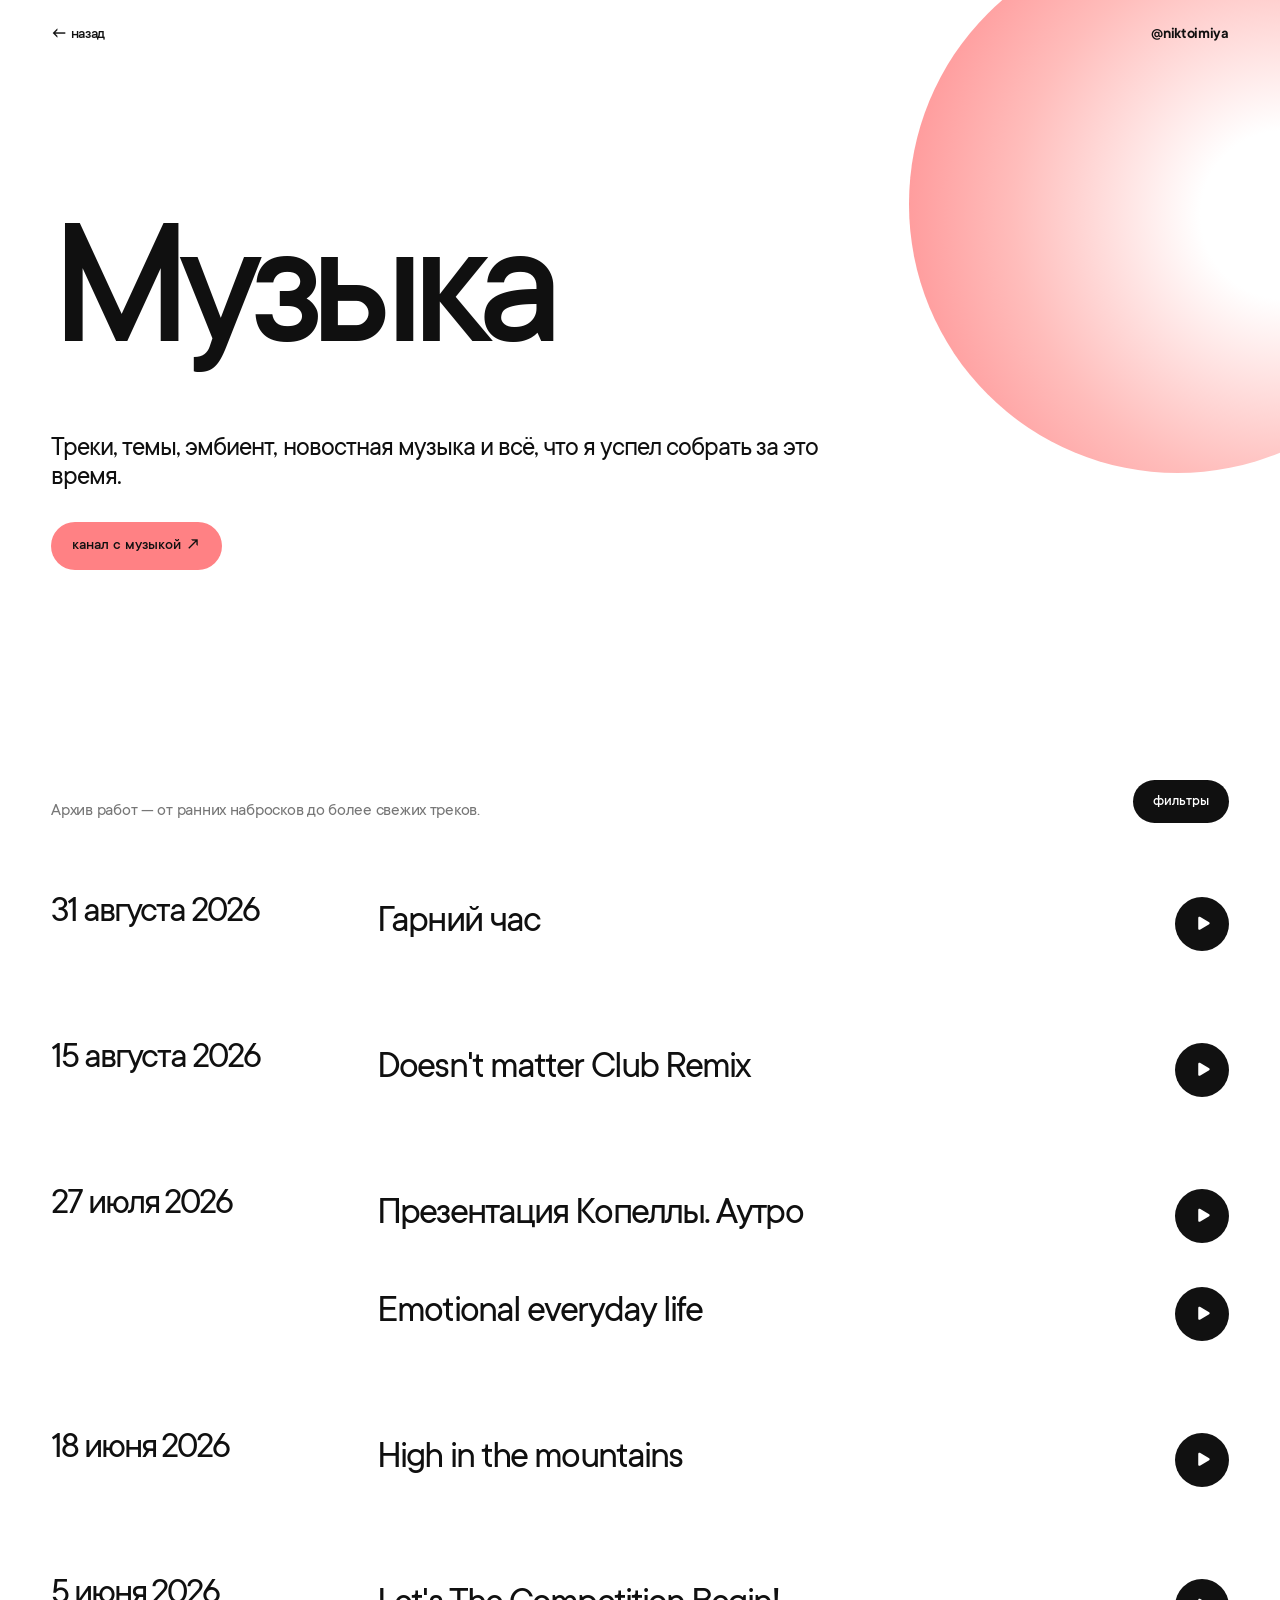
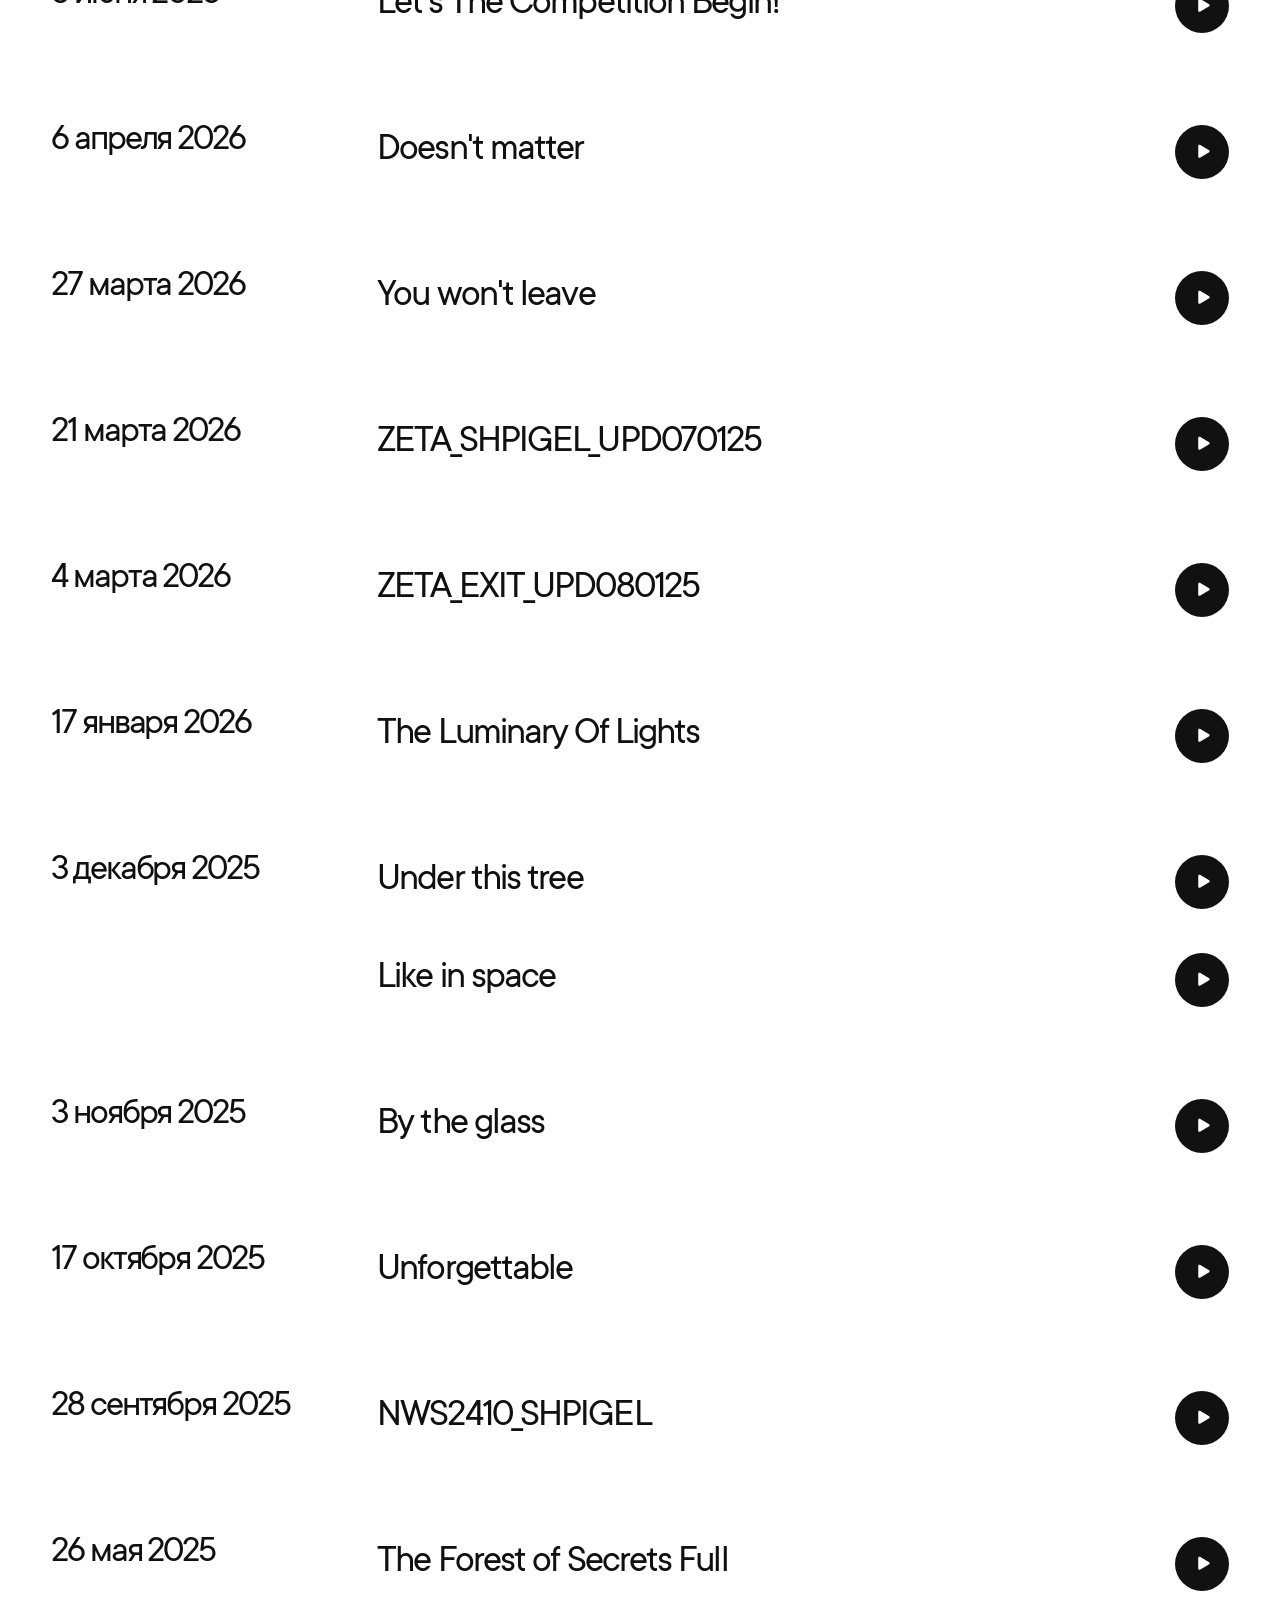
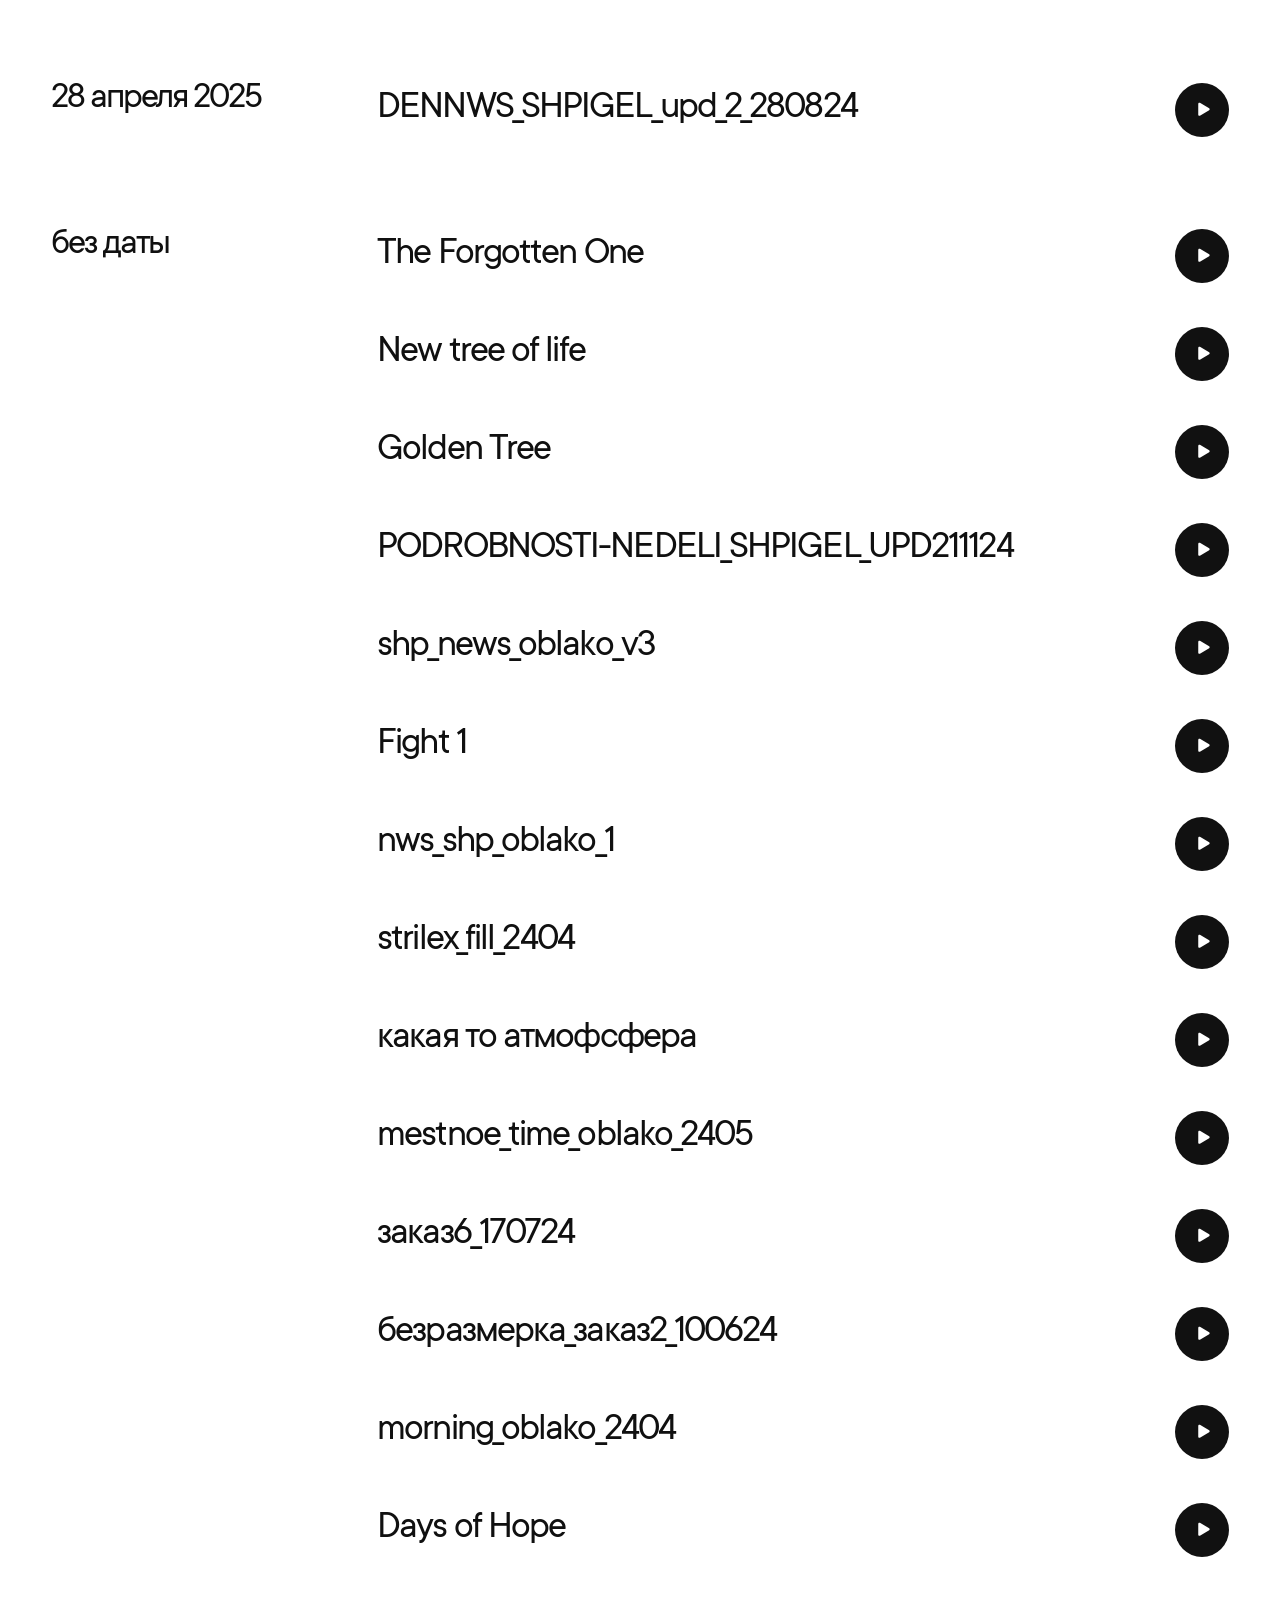
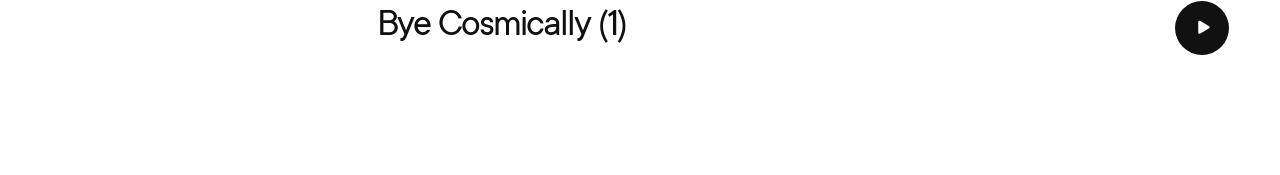
==== commit c2b6a782: "Improve SEO metadata and indexing" ====
--- a/music.html
+++ b/music.html
@@ -3,11 +3,25 @@
   <head>
     <meta charset="UTF-8" />
     <meta name="viewport" content="width=device-width, initial-scale=1.0" />
-    <title>Музыка — niktoimiya</title>
-    <meta
-      name="description"
-      content="Музыкальное портфолио Владислава — @niktoimiya."
-    />
+    <title>Музыка @niktoimiya — треки и музыкальное портфолио</title>
+    <meta name="description" content="Музыкальное портфолио @niktoimiya: электронная, новостная, драматическая музыка, эмбиент и другие авторские треки." />
+    <meta name="author" content="Владислав (@niktoimiya)" />
+    <meta name="robots" content="index, follow, max-image-preview:large, max-snippet:-1" />
+    <meta name="theme-color" content="#ffffff" />
+    <link rel="canonical" href="https://niktoimiyazap.github.io/mybio/music.html" />
+
+    <meta property="og:type" content="website" />
+    <meta property="og:locale" content="ru_RU" />
+    <meta property="og:site_name" content="@niktoimiya" />
+    <meta property="og:title" content="Музыка @niktoimiya — треки и музыкальное портфолио" />
+    <meta property="og:description" content="Авторские треки: электронная и новостная музыка, эмбиент и другие работы." />
+    <meta property="og:url" content="https://niktoimiyazap.github.io/mybio/music.html" />
+    <meta property="og:image" content="https://niktoimiyazap.github.io/mybio/assets/avatar-new.jpg" />
+
+    <meta name="twitter:card" content="summary" />
+    <meta name="twitter:title" content="Музыка @niktoimiya — треки и музыкальное портфолио" />
+    <meta name="twitter:description" content="Авторские треки: электронная и новостная музыка, эмбиент и другие работы." />
+    <meta name="twitter:image" content="https://niktoimiyazap.github.io/mybio/assets/avatar-new.jpg" />
     <link rel="stylesheet" href="styles/music-modern.css" />
   </head>
   <body>
--- a/styles/music-modern.css
+++ b/styles/music-modern.css
@@ -1 +1 @@
-@font-face{font-family:"TT Commons";src:url("../assets/fonts/TTCommons-Regular.woff") format("woff");font-style:normal;font-weight:400;font-display:swap}@font-face{font-family:"TT Commons";src:url("../assets/fonts/TTCommons-Medium.woff") format("woff");font-style:normal;font-weight:500;font-display:swap}@font-face{font-family:"TT Commons";src:url("../assets/fonts/TTCommons-DemiBold.woff") format("woff");font-style:normal;font-weight:600;font-display:swap}@font-face{font-family:"TT Commons";src:url("../assets/fonts/TTCommons-Bold.woff") format("woff");font-style:normal;font-weight:700;font-display:swap}*{box-sizing:border-box}html{scroll-behavior:smooth;background:#fff}body{margin:0;background:#fff;color:#101010;font-family:"TT Commons","Segoe UI",sans-serif;-webkit-font-smoothing:antialiased;overflow-x:hidden}a{color:inherit;text-decoration:none}button,input{font:inherit}.page{width:min(1500px,92vw);margin:0 auto;padding:0 0 110px}.themebar{height:70px;display:flex;align-items:center;justify-content:space-between;position:relative;z-index:20}.theme-link,.music-brand{font-size:16px;font-weight:500;letter-spacing:-.02em}.music-brand{font-weight:600}.layout,.layout--single{display:block}.hero--section-page{position:relative;min-height:72svh;display:flex;align-items:center;margin:0;padding:90px 0 76px}.hero--section-page::before{content:"";position:absolute;z-index:0;width:clamp(360px,42vw,700px);aspect-ratio:1;border-radius:50%;right:-17vw;top:-15vh;background:radial-gradient(circle at 70% 52%,rgba(255,255,255,.98) 0 18%,rgba(255,174,172,.82) 58%,#ff8184 100%)}.hero__content--section{position:relative;z-index:2;width:min(1180px,90%)}.hero__title--section{margin:0;font-size:clamp(104px,14.5vw,250px);font-weight:500;line-height:.78;letter-spacing:-.075em}.music-hero__body{display:flex;flex-direction:column;align-items:flex-start;gap:28px;margin-top:58px;max-width:820px}.hero__lead--section{margin:0;font-size:clamp(25px,2.2vw,40px);line-height:1.06;letter-spacing:-.035em}.badge-link--section{display:inline-flex;align-items:center;justify-content:center;align-self:flex-start;padding:15px 21px;border-radius:999px;background:#ff8184;font-size:16px;font-weight:500;white-space:nowrap;transition:transform .25s ease}.badge-link--section:hover{transform:translateY(-3px)}.track-toolbar{display:flex;align-items:flex-end;justify-content:space-between;gap:24px;margin:34px 0 74px;padding-top:28px}.track-note{max-width:720px;margin:0;color:#777;font-size:18px;line-height:1.3;letter-spacing:-.015em}.track-filters{position:relative}.track-filters__summary{list-style:none;cursor:pointer;padding:13px 20px;border-radius:999px;background:#101010;color:#fff;font-size:15px;font-weight:500}.track-filters__summary::-webkit-details-marker{display:none}.track-filters__menu{position:absolute;right:0;top:calc(100% + 10px);z-index:30;min-width:190px;padding:8px;border-radius:22px;background:#eee8ff}.track-filters__option{width:100%;padding:12px 14px;border:0;border-radius:15px;background:transparent;color:#111;text-align:left;cursor:pointer}.track-filters__option:hover{background:#fff}.track-groups{display:grid;gap:82px}.track-group{display:grid;grid-template-columns:minmax(190px,270px) minmax(0,1fr);gap:56px;align-items:start}.track-group__date{position:sticky;top:28px;margin:0;font-size:clamp(30px,3vw,52px);font-weight:400;line-height:.9;letter-spacing:-.055em}.tracks{display:grid;gap:34px}.track{display:grid;grid-template-columns:minmax(0,1fr) auto;grid-template-areas:"meta play" "controls controls";gap:10px 28px;align-items:center;padding:0;background:transparent}.track__meta{grid-area:meta;min-width:0}.track__index{display:none}.track__title{margin:0;font-size:clamp(30px,3.1vw,54px);font-weight:400;line-height:.95;letter-spacing:-.048em;overflow-wrap:anywhere}.track__player{grid-area:play;display:contents}.track__play{grid-area:play;width:54px;height:54px;border:0;border-radius:50%;background:#111;color:#fff;display:grid;place-items:center;cursor:pointer;padding:0;transition:transform .18s ease,background .18s ease}.track__play:hover{transform:scale(1.035)}.track__icon{width:24px;height:24px;fill:currentColor}.track__icon--pause{display:none}.track[data-state="playing"] .track__play{background:#9c77f7}.track[data-state="playing"] .track__icon--play{display:none}.track[data-state="playing"] .track__icon--pause{display:block}.track__controls{grid-area:controls;display:grid;grid-template-columns:minmax(0,1fr) auto;gap:14px;align-items:center;max-height:0;opacity:0;overflow:hidden;pointer-events:none;transition:max-height .28s ease,opacity .2s ease,padding .28s ease;padding-top:0}.track[data-state="playing"] .track__controls{max-height:46px;opacity:1;pointer-events:auto;padding-top:6px}.track__seek{width:100%;height:4px;margin:0;appearance:none;-webkit-appearance:none;border-radius:999px;background:rgba(16,16,16,.12);cursor:pointer}.track__seek::-webkit-slider-thumb{-webkit-appearance:none;width:13px;height:13px;border:0;border-radius:50%;background:#111}.track__seek::-moz-range-thumb{width:13px;height:13px;border:0;border-radius:50%;background:#111}.track__time{display:flex;align-items:center;color:#777;font-size:13px;font-variant-numeric:tabular-nums;white-space:nowrap}.track__current::after{content:" / ";color:#aaa}.track[data-state="playing"] .track__title{color:#6848c8}.track[hidden],.track-group[hidden]{display:none!important}@media(max-width:980px){.page{width:min(100% - 36px,1500px)}.hero--section-page{min-height:64svh}.hero__content--section{width:100%}.music-hero__body{gap:24px}.track-group{grid-template-columns:1fr;gap:22px}.track-group__date{position:static}}@media(max-width:620px){.page{width:calc(100% - 32px);padding-bottom:64px}.themebar{height:64px}.theme-link,.music-brand{min-height:44px;display:flex;align-items:center;font-size:15px}.hero--section-page{min-height:auto;padding:64px 0 72px}.hero--section-page::before{width:330px;right:-205px;top:-70px}.hero__content--section{width:100%}.hero__title--section{font-size:clamp(78px,25vw,112px);line-height:.8;letter-spacing:-.065em}.music-hero__body{margin-top:32px;gap:22px;max-width:none}.hero__lead--section{font-size:25px;line-height:1.08}.badge-link--section{min-height:48px;padding:0 20px;font-size:16px}.track-toolbar{margin:4px 0 54px;padding-top:22px;align-items:stretch;flex-direction:column;gap:20px}.track-note{font-size:17px;line-height:1.35}.track-filters{width:max-content}.track-filters__summary{min-height:46px;display:flex;align-items:center;padding:0 18px;font-size:16px}.track-filters__menu{left:0;right:auto;min-width:180px}.track-filters__option{min-height:44px;font-size:16px}.track-groups{gap:54px}.track-group{gap:20px}.track-group__date{font-size:34px;line-height:.95}.tracks{gap:30px}.track{grid-template-columns:minmax(0,1fr) 52px;gap:10px 14px;align-items:center}.track__title{font-size:clamp(29px,9vw,38px);line-height:.96;letter-spacing:-.04em}.track__play{width:52px;height:52px;touch-action:manipulation}.track__icon{width:22px;height:22px}.track__controls{grid-template-columns:1fr auto;gap:10px;align-items:center}.track[data-state="playing"] .track__controls{max-height:56px;padding-top:7px}.track__seek{height:30px;background:linear-gradient(to bottom,transparent 13px,rgba(16,16,16,.13) 13px,rgba(16,16,16,.13) 17px,transparent 17px);touch-action:none}.track__seek::-webkit-slider-thumb{width:18px;height:18px}.track__seek::-moz-range-thumb{width:18px;height:18px}.track__time{font-size:13px;justify-content:flex-end}.track__current::after{content:" / "}}@media(max-width:380px){.page{width:calc(100% - 24px)}.theme-link,.music-brand{font-size:14px}.hero--section-page{padding-top:56px}.hero__title--section{font-size:74px}.hero__lead--section{font-size:22px}.track-group__date{font-size:31px}.track{grid-template-columns:minmax(0,1fr) 48px;gap:9px 10px}.track__title{font-size:28px}.track__play{width:48px;height:48px}.track__controls{grid-template-columns:1fr}.track__time{justify-content:flex-start}}+@font-face{font-family:"TT Commons";src:url("../assets/fonts/TTCommons-Regular.woff") format("woff");font-style:normal;font-weight:400;font-display:swap}@font-face{font-family:"TT Commons";src:url("../assets/fonts/TTCommons-Medium.woff") format("woff");font-style:normal;font-weight:500;font-display:swap}@font-face{font-family:"TT Commons";src:url("../assets/fonts/TTCommons-DemiBold.woff") format("woff");font-style:normal;font-weight:600;font-display:swap}@font-face{font-family:"TT Commons";src:url("../assets/fonts/TTCommons-Bold.woff") format("woff");font-style:normal;font-weight:700;font-display:swap}*{box-sizing:border-box}html{scroll-behavior:smooth;background:#fff;max-width:100%;overflow-x:clip}body{margin:0;max-width:100%;background:#fff;color:#101010;font-family:"TT Commons","Segoe UI",sans-serif;-webkit-font-smoothing:antialiased;overflow-x:clip}a{color:inherit;text-decoration:none}button,input{font:inherit}.page{width:min(1500px,92vw);margin:0 auto;padding:0 0 110px}.themebar{height:70px;display:flex;align-items:center;justify-content:space-between;position:relative;z-index:20}.theme-link,.music-brand{font-size:16px;font-weight:500;letter-spacing:-.02em}.music-brand{font-weight:600}.layout,.layout--single{display:block;min-width:0;max-width:100%}.layout__main,.track-groups,.track-group,.tracks,.track,.track__meta,.track__controls{min-width:0;max-width:100%}.hero--section-page{position:relative;min-height:72svh;display:flex;align-items:center;margin:0;padding:90px 0 76px}.hero--section-page::before{content:"";position:absolute;z-index:0;width:clamp(360px,42vw,700px);aspect-ratio:1;border-radius:50%;right:-17vw;top:-15vh;background:radial-gradient(circle at 70% 52%,rgba(255,255,255,.98) 0 18%,rgba(255,174,172,.82) 58%,#ff8184 100%)}.hero__content--section{position:relative;z-index:2;width:min(1180px,90%)}.hero__title--section{margin:0;font-size:clamp(104px,14.5vw,250px);font-weight:500;line-height:.78;letter-spacing:-.075em}.music-hero__body{display:flex;flex-direction:column;align-items:flex-start;gap:28px;margin-top:58px;max-width:820px}.hero__lead--section{margin:0;font-size:clamp(25px,2.2vw,40px);line-height:1.06;letter-spacing:-.035em}.badge-link--section{display:inline-flex;align-items:center;justify-content:center;align-self:flex-start;padding:15px 21px;border-radius:999px;background:#ff8184;font-size:16px;font-weight:500;white-space:nowrap;transition:transform .25s ease}.badge-link--section:hover{transform:translateY(-3px)}.track-toolbar{display:flex;align-items:flex-end;justify-content:space-between;gap:24px;margin:34px 0 74px;padding-top:28px}.track-note{max-width:720px;margin:0;color:#777;font-size:18px;line-height:1.3;letter-spacing:-.015em}.track-filters{position:relative}.track-filters__summary{list-style:none;cursor:pointer;padding:13px 20px;border-radius:999px;background:#101010;color:#fff;font-size:15px;font-weight:500}.track-filters__summary::-webkit-details-marker{display:none}.track-filters__menu{position:absolute;right:0;top:calc(100% + 10px);z-index:30;min-width:190px;padding:8px;border-radius:22px;background:#eee8ff}.track-filters__option{width:100%;padding:12px 14px;border:0;border-radius:15px;background:transparent;color:#111;text-align:left;cursor:pointer}.track-filters__option:hover{background:#fff}.track-groups{display:grid;gap:82px}.track-group{display:grid;grid-template-columns:minmax(190px,270px) minmax(0,1fr);gap:56px;align-items:start}.track-group__date{position:sticky;top:28px;margin:0;font-size:clamp(30px,3vw,52px);font-weight:400;line-height:.9;letter-spacing:-.055em}.tracks{display:grid;gap:34px}.track{display:grid;grid-template-columns:minmax(0,1fr) auto;grid-template-areas:"meta play" "controls controls";gap:10px 28px;align-items:center;padding:0;background:transparent}.track__meta{grid-area:meta;min-width:0}.track__index{display:none}.track__title{margin:0;font-size:clamp(30px,3.1vw,54px);font-weight:400;line-height:.95;letter-spacing:-.048em;overflow-wrap:anywhere}.track__player{grid-area:play;display:contents}.track__play{grid-area:play;width:54px;height:54px;border:0;border-radius:50%;background:#111;color:#fff;display:grid;place-items:center;cursor:pointer;padding:0;transition:transform .18s ease,background .18s ease}.track__play:hover{transform:scale(1.035)}.track__icon{width:24px;height:24px;fill:currentColor}.track__icon--pause{display:none}.track[data-state="playing"] .track__play{background:#9c77f7}.track[data-state="playing"] .track__icon--play{display:none}.track[data-state="playing"] .track__icon--pause{display:block}.track__controls{grid-area:controls;display:grid;grid-template-columns:minmax(0,1fr) auto;gap:14px;align-items:center;max-height:0;opacity:0;overflow:hidden;pointer-events:none;transition:max-height .28s ease,opacity .2s ease,padding .28s ease;padding-top:0}.track[data-state="playing"] .track__controls{max-height:46px;opacity:1;pointer-events:auto;padding-top:6px}.track__seek{width:100%;min-width:0;max-width:100%;height:4px;margin:0;appearance:none;-webkit-appearance:none;border-radius:999px;background:rgba(16,16,16,.12);cursor:pointer}.track__seek::-webkit-slider-thumb{-webkit-appearance:none;width:13px;height:13px;border:0;border-radius:50%;background:#111}.track__seek::-moz-range-thumb{width:13px;height:13px;border:0;border-radius:50%;background:#111}.track__time{display:flex;align-items:center;color:#777;font-size:13px;font-variant-numeric:tabular-nums;white-space:nowrap}.track__current::after{content:" / ";color:#aaa}.track[data-state="playing"] .track__title{color:#6848c8}.track[hidden],.track-group[hidden]{display:none!important}@media(max-width:980px){.page{width:min(100% - 36px,1500px)}.hero--section-page{min-height:64svh}.hero__content--section{width:100%}.music-hero__body{gap:24px}.track-group{grid-template-columns:1fr;gap:22px}.track-group__date{position:static}}@media(max-width:620px){.page{width:auto;max-width:none;margin:0;padding:0 16px 64px;overflow:hidden}.themebar{height:64px}.theme-link,.music-brand{min-height:44px;display:flex;align-items:center;font-size:15px}.hero--section-page{min-height:auto;padding:64px 0 72px}.hero--section-page::before{width:330px;right:-205px;top:-70px}.hero__content--section{width:100%}.hero__title--section{font-size:clamp(78px,25vw,112px);line-height:.8;letter-spacing:-.065em}.music-hero__body{margin-top:32px;gap:22px;max-width:none}.hero__lead--section{font-size:25px;line-height:1.08}.badge-link--section{min-height:48px;padding:0 20px;font-size:16px}.track-toolbar{margin:4px 0 54px;padding-top:22px;align-items:stretch;flex-direction:column;gap:20px}.track-note{font-size:17px;line-height:1.35}.track-filters{width:max-content}.track-filters__summary{min-height:46px;display:flex;align-items:center;padding:0 18px;font-size:16px}.track-filters__menu{left:0;right:auto;min-width:180px}.track-filters__option{min-height:44px;font-size:16px}.track-groups{gap:54px}.track-group{gap:20px}.track-group__date{font-size:34px;line-height:.95}.tracks{gap:30px}.track{grid-template-columns:minmax(0,1fr) 52px;gap:10px 14px;align-items:center}.track__title{font-size:clamp(29px,9vw,38px);line-height:.96;letter-spacing:-.04em}.track__play{width:52px;height:52px;touch-action:manipulation}.track__icon{width:22px;height:22px}.track__controls{grid-template-columns:1fr auto;gap:10px;align-items:center}.track[data-state="playing"] .track__controls{max-height:56px;padding-top:7px}.track__seek{height:30px;background:linear-gradient(to bottom,transparent 13px,rgba(16,16,16,.13) 13px,rgba(16,16,16,.13) 17px,transparent 17px);touch-action:none}.track__seek::-webkit-slider-thumb{width:18px;height:18px}.track__seek::-moz-range-thumb{width:18px;height:18px}.track__time{font-size:13px;justify-content:flex-end}.track__current::after{content:" / "}}@media(max-width:380px){.page{width:auto;padding-left:12px;padding-right:12px}.theme-link,.music-brand{font-size:14px}.hero--section-page{padding-top:56px}.hero__title--section{font-size:74px}.hero__lead--section{font-size:22px}.track-group__date{font-size:31px}.track{grid-template-columns:minmax(0,1fr) 48px;gap:9px 10px}.track__title{font-size:28px}.track__play{width:48px;height:48px}.track__controls{grid-template-columns:1fr}.track__time{justify-content:flex-start}}
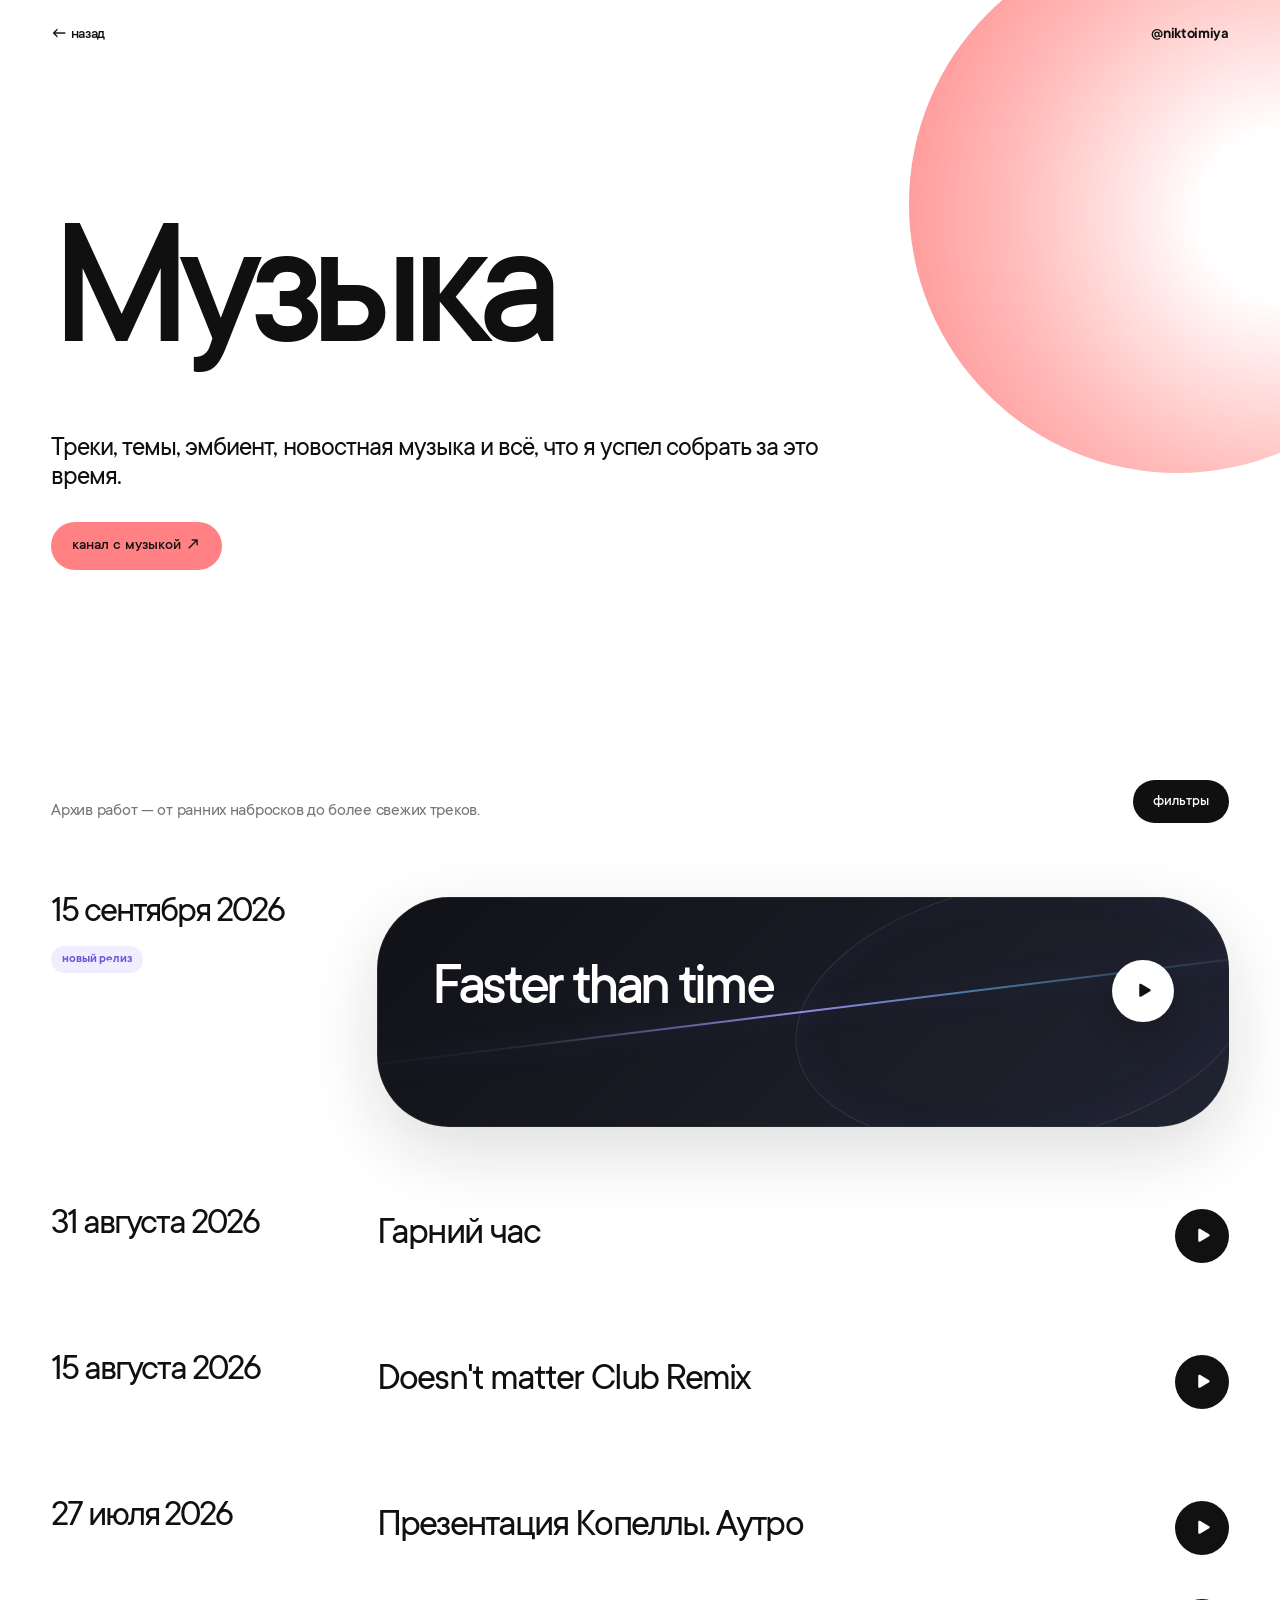
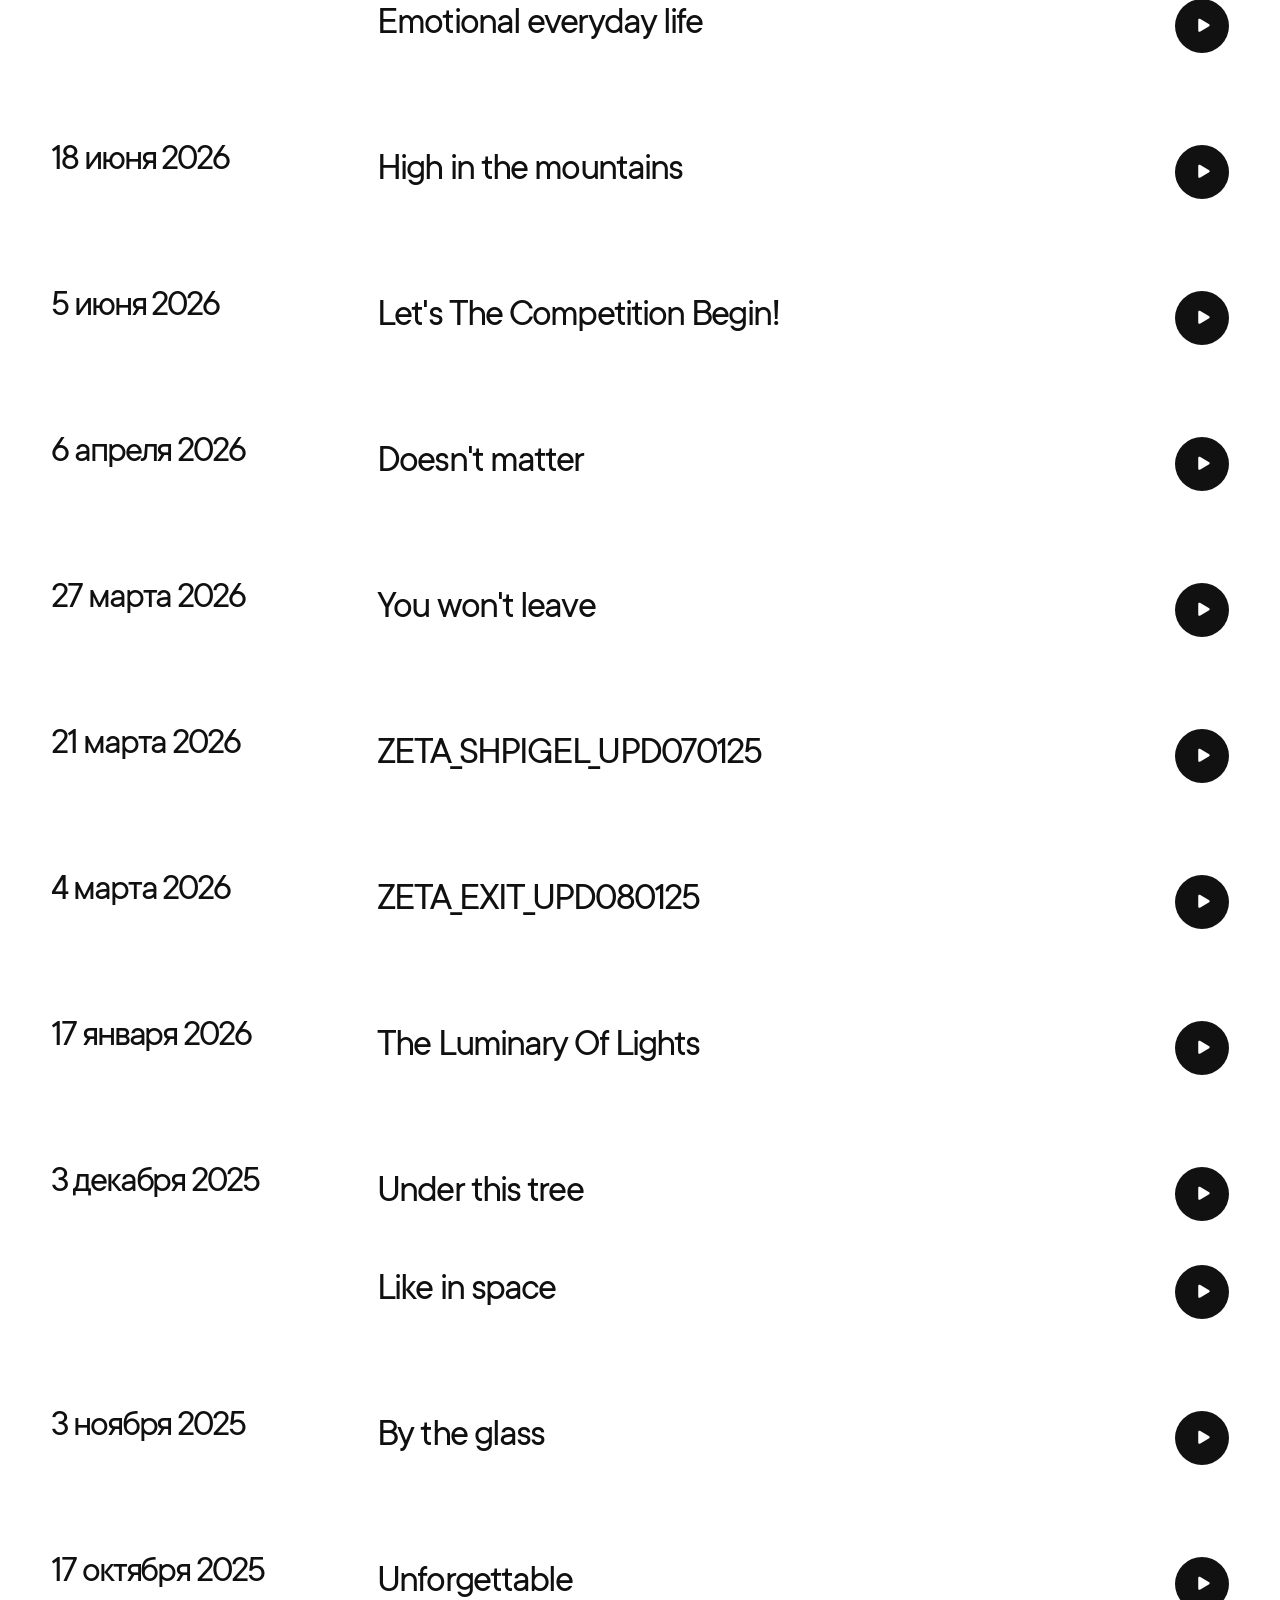
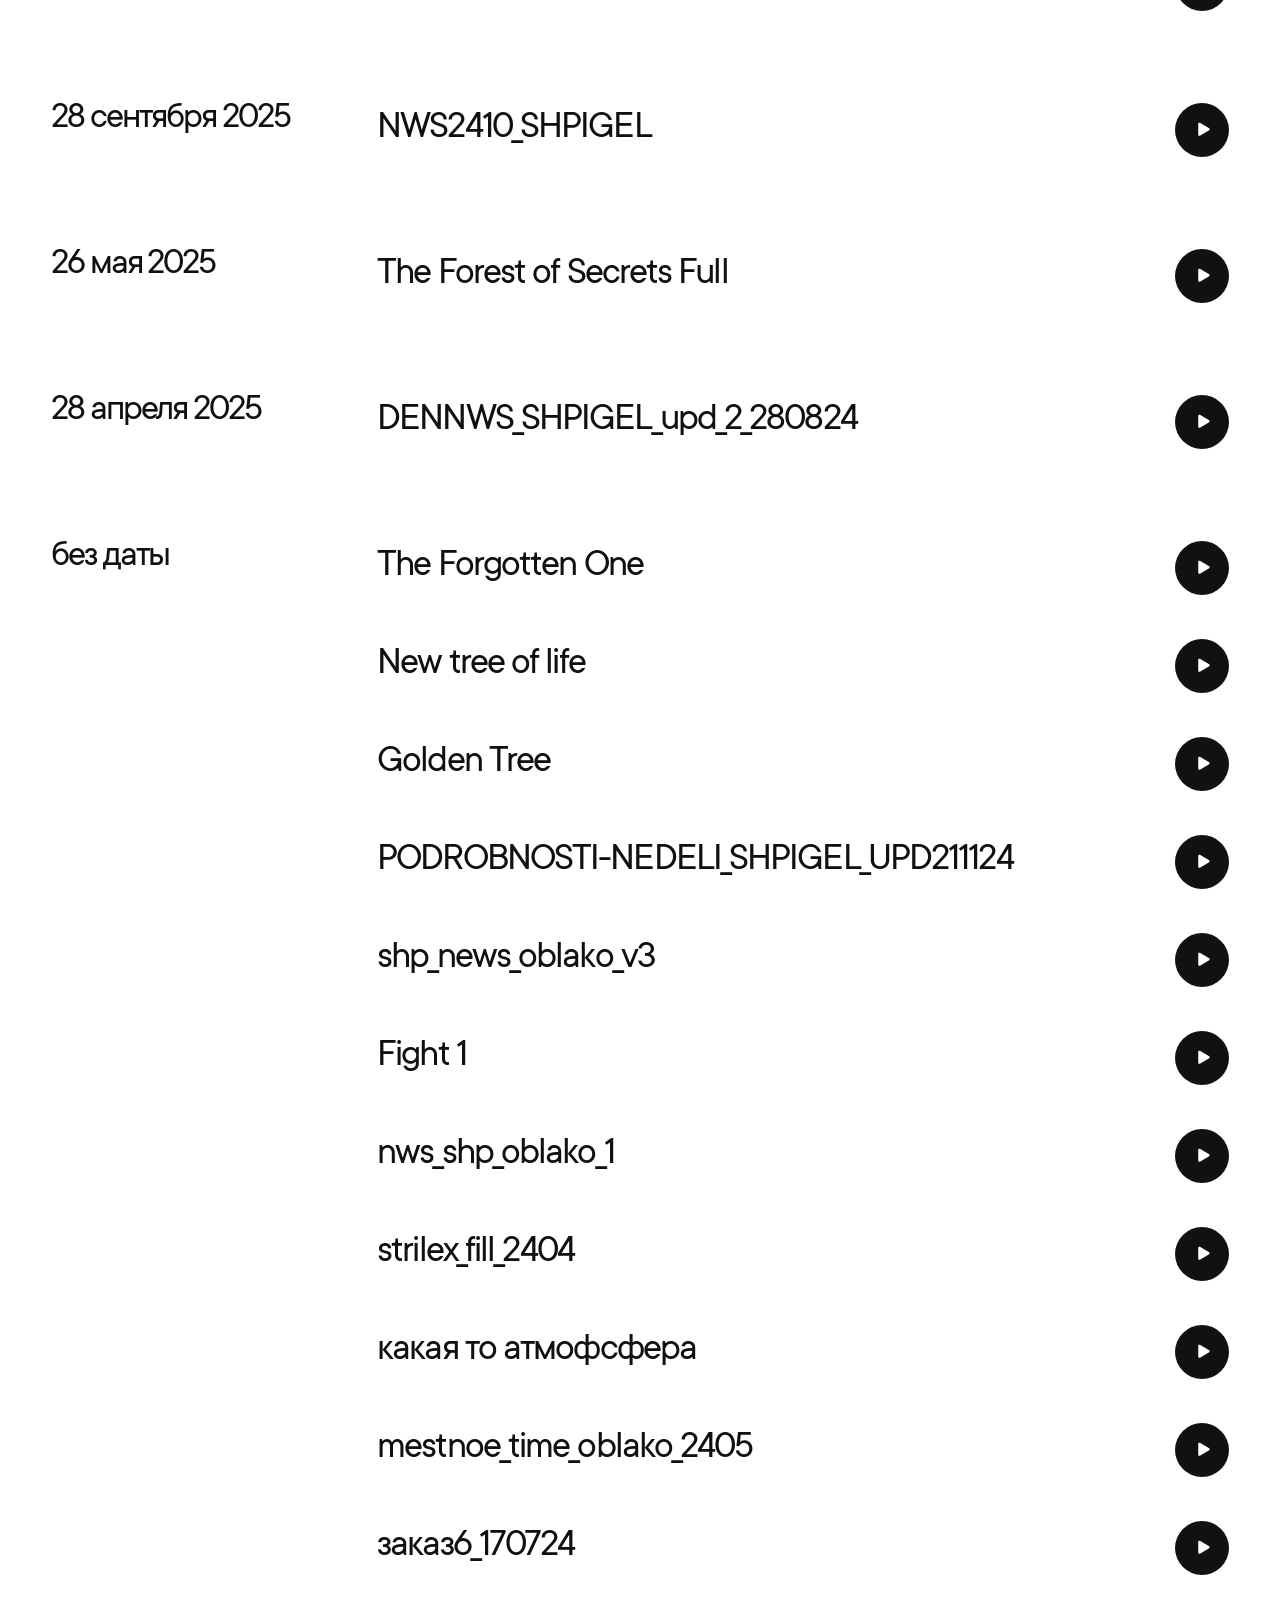
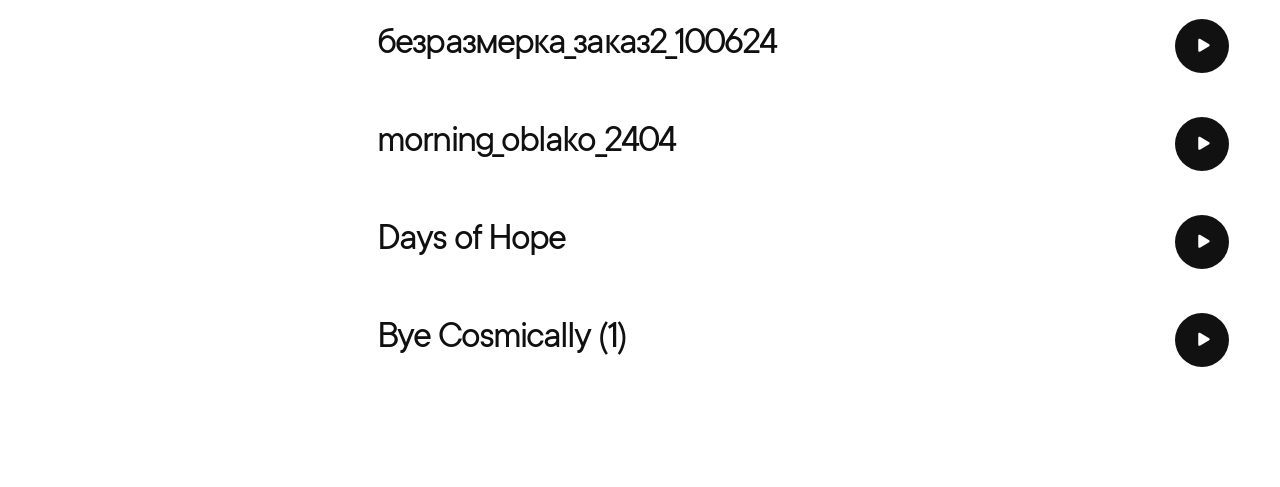
==== commit a10ca6e5: "Add Faster than time release" ====
--- a/music.html
+++ b/music.html
@@ -67,6 +67,26 @@
           </div>
 
           <section class="track-groups">
+            <section class="track-group" data-filter-group="dated">
+              <h2 class="track-group__date">15 september 2026</h2>
+              <div class="tracks">
+                <article class="track">
+                  <div class="track__meta">
+                    <p class="track__index">34</p>
+                    <h3 class="track__title">Faster than time</h3>
+                  </div>
+                  <div class="track__player">
+                    <button class="track__play" type="button" aria-label="Воспроизвести трек"><svg class="track__icon track__icon--play" viewBox="0 0 24 24" aria-hidden="true"><path d="M8.25 5.8c0-.86.94-1.39 1.68-.95l9.22 5.48c.72.43.72 1.47 0 1.9l-9.22 5.48c-.74.44-1.68-.09-1.68-.95V5.8Z"/></svg><svg class="track__icon track__icon--pause" viewBox="0 0 24 24" aria-hidden="true"><rect x="7.25" y="5.5" width="3.25" height="13" rx="1.15"/><rect x="13.5" y="5.5" width="3.25" height="13" rx="1.15"/></svg></button>
+                    <div class="track__controls">
+                      <input class="track__seek" type="range" min="0" max="0" value="0" step="0.1" aria-label="Перемотка трека" />
+                      <div class="track__time"><span class="track__current">0:00</span><span class="track__duration">0:00</span></div>
+                    </div>
+                    <audio preload="none" class="track__audio" data-audio-ready="false"><source data-src="assets/music/Faster%20than%20time.mp3" type="audio/mpeg" /></audio>
+                  </div>
+                </article>
+              </div>
+            </section>
+
             <section class="track-group" data-filter-group="dated">
               <h2 class="track-group__date">31 august 2026</h2>
               <div class="tracks">
--- a/styles/music-modern.css
+++ b/styles/music-modern.css
@@ -1 +1 @@
-@font-face{font-family:"TT Commons";src:url("../assets/fonts/TTCommons-Regular.woff") format("woff");font-style:normal;font-weight:400;font-display:swap}@font-face{font-family:"TT Commons";src:url("../assets/fonts/TTCommons-Medium.woff") format("woff");font-style:normal;font-weight:500;font-display:swap}@font-face{font-family:"TT Commons";src:url("../assets/fonts/TTCommons-DemiBold.woff") format("woff");font-style:normal;font-weight:600;font-display:swap}@font-face{font-family:"TT Commons";src:url("../assets/fonts/TTCommons-Bold.woff") format("woff");font-style:normal;font-weight:700;font-display:swap}*{box-sizing:border-box}html{scroll-behavior:smooth;background:#fff;max-width:100%;overflow-x:clip}body{margin:0;max-width:100%;background:#fff;color:#101010;font-family:"TT Commons","Segoe UI",sans-serif;-webkit-font-smoothing:antialiased;overflow-x:clip}a{color:inherit;text-decoration:none}button,input{font:inherit}.page{width:min(1500px,92vw);margin:0 auto;padding:0 0 110px}.themebar{height:70px;display:flex;align-items:center;justify-content:space-between;position:relative;z-index:20}.theme-link,.music-brand{font-size:16px;font-weight:500;letter-spacing:-.02em}.music-brand{font-weight:600}.layout,.layout--single{display:block;min-width:0;max-width:100%}.layout__main,.track-groups,.track-group,.tracks,.track,.track__meta,.track__controls{min-width:0;max-width:100%}.hero--section-page{position:relative;min-height:72svh;display:flex;align-items:center;margin:0;padding:90px 0 76px}.hero--section-page::before{content:"";position:absolute;z-index:0;width:clamp(360px,42vw,700px);aspect-ratio:1;border-radius:50%;right:-17vw;top:-15vh;background:radial-gradient(circle at 70% 52%,rgba(255,255,255,.98) 0 18%,rgba(255,174,172,.82) 58%,#ff8184 100%)}.hero__content--section{position:relative;z-index:2;width:min(1180px,90%)}.hero__title--section{margin:0;font-size:clamp(104px,14.5vw,250px);font-weight:500;line-height:.78;letter-spacing:-.075em}.music-hero__body{display:flex;flex-direction:column;align-items:flex-start;gap:28px;margin-top:58px;max-width:820px}.hero__lead--section{margin:0;font-size:clamp(25px,2.2vw,40px);line-height:1.06;letter-spacing:-.035em}.badge-link--section{display:inline-flex;align-items:center;justify-content:center;align-self:flex-start;padding:15px 21px;border-radius:999px;background:#ff8184;font-size:16px;font-weight:500;white-space:nowrap;transition:transform .25s ease}.badge-link--section:hover{transform:translateY(-3px)}.track-toolbar{display:flex;align-items:flex-end;justify-content:space-between;gap:24px;margin:34px 0 74px;padding-top:28px}.track-note{max-width:720px;margin:0;color:#777;font-size:18px;line-height:1.3;letter-spacing:-.015em}.track-filters{position:relative}.track-filters__summary{list-style:none;cursor:pointer;padding:13px 20px;border-radius:999px;background:#101010;color:#fff;font-size:15px;font-weight:500}.track-filters__summary::-webkit-details-marker{display:none}.track-filters__menu{position:absolute;right:0;top:calc(100% + 10px);z-index:30;min-width:190px;padding:8px;border-radius:22px;background:#eee8ff}.track-filters__option{width:100%;padding:12px 14px;border:0;border-radius:15px;background:transparent;color:#111;text-align:left;cursor:pointer}.track-filters__option:hover{background:#fff}.track-groups{display:grid;gap:82px}.track-group{display:grid;grid-template-columns:minmax(190px,270px) minmax(0,1fr);gap:56px;align-items:start}.track-group__date{position:sticky;top:28px;margin:0;font-size:clamp(30px,3vw,52px);font-weight:400;line-height:.9;letter-spacing:-.055em}.tracks{display:grid;gap:34px}.track{display:grid;grid-template-columns:minmax(0,1fr) auto;grid-template-areas:"meta play" "controls controls";gap:10px 28px;align-items:center;padding:0;background:transparent}.track__meta{grid-area:meta;min-width:0}.track__index{display:none}.track__title{margin:0;font-size:clamp(30px,3.1vw,54px);font-weight:400;line-height:.95;letter-spacing:-.048em;overflow-wrap:anywhere}.track__player{grid-area:play;display:contents}.track__play{grid-area:play;width:54px;height:54px;border:0;border-radius:50%;background:#111;color:#fff;display:grid;place-items:center;cursor:pointer;padding:0;transition:transform .18s ease,background .18s ease}.track__play:hover{transform:scale(1.035)}.track__icon{width:24px;height:24px;fill:currentColor}.track__icon--pause{display:none}.track[data-state="playing"] .track__play{background:#9c77f7}.track[data-state="playing"] .track__icon--play{display:none}.track[data-state="playing"] .track__icon--pause{display:block}.track__controls{grid-area:controls;display:grid;grid-template-columns:minmax(0,1fr) auto;gap:14px;align-items:center;max-height:0;opacity:0;overflow:hidden;pointer-events:none;transition:max-height .28s ease,opacity .2s ease,padding .28s ease;padding-top:0}.track[data-state="playing"] .track__controls{max-height:46px;opacity:1;pointer-events:auto;padding-top:6px}.track__seek{width:100%;min-width:0;max-width:100%;height:4px;margin:0;appearance:none;-webkit-appearance:none;border-radius:999px;background:rgba(16,16,16,.12);cursor:pointer}.track__seek::-webkit-slider-thumb{-webkit-appearance:none;width:13px;height:13px;border:0;border-radius:50%;background:#111}.track__seek::-moz-range-thumb{width:13px;height:13px;border:0;border-radius:50%;background:#111}.track__time{display:flex;align-items:center;color:#777;font-size:13px;font-variant-numeric:tabular-nums;white-space:nowrap}.track__current::after{content:" / ";color:#aaa}.track[data-state="playing"] .track__title{color:#6848c8}.track[hidden],.track-group[hidden]{display:none!important}@media(max-width:980px){.page{width:min(100% - 36px,1500px)}.hero--section-page{min-height:64svh}.hero__content--section{width:100%}.music-hero__body{gap:24px}.track-group{grid-template-columns:1fr;gap:22px}.track-group__date{position:static}}@media(max-width:620px){.page{width:auto;max-width:none;margin:0;padding:0 16px 64px;overflow:hidden}.themebar{height:64px}.theme-link,.music-brand{min-height:44px;display:flex;align-items:center;font-size:15px}.hero--section-page{min-height:auto;padding:64px 0 72px}.hero--section-page::before{width:330px;right:-205px;top:-70px}.hero__content--section{width:100%}.hero__title--section{font-size:clamp(78px,25vw,112px);line-height:.8;letter-spacing:-.065em}.music-hero__body{margin-top:32px;gap:22px;max-width:none}.hero__lead--section{font-size:25px;line-height:1.08}.badge-link--section{min-height:48px;padding:0 20px;font-size:16px}.track-toolbar{margin:4px 0 54px;padding-top:22px;align-items:stretch;flex-direction:column;gap:20px}.track-note{font-size:17px;line-height:1.35}.track-filters{width:max-content}.track-filters__summary{min-height:46px;display:flex;align-items:center;padding:0 18px;font-size:16px}.track-filters__menu{left:0;right:auto;min-width:180px}.track-filters__option{min-height:44px;font-size:16px}.track-groups{gap:54px}.track-group{gap:20px}.track-group__date{font-size:34px;line-height:.95}.tracks{gap:30px}.track{grid-template-columns:minmax(0,1fr) 52px;gap:10px 14px;align-items:center}.track__title{font-size:clamp(29px,9vw,38px);line-height:.96;letter-spacing:-.04em}.track__play{width:52px;height:52px;touch-action:manipulation}.track__icon{width:22px;height:22px}.track__controls{grid-template-columns:1fr auto;gap:10px;align-items:center}.track[data-state="playing"] .track__controls{max-height:56px;padding-top:7px}.track__seek{height:30px;background:linear-gradient(to bottom,transparent 13px,rgba(16,16,16,.13) 13px,rgba(16,16,16,.13) 17px,transparent 17px);touch-action:none}.track__seek::-webkit-slider-thumb{width:18px;height:18px}.track__seek::-moz-range-thumb{width:18px;height:18px}.track__time{font-size:13px;justify-content:flex-end}.track__current::after{content:" / "}}@media(max-width:380px){.page{width:auto;padding-left:12px;padding-right:12px}.theme-link,.music-brand{font-size:14px}.hero--section-page{padding-top:56px}.hero__title--section{font-size:74px}.hero__lead--section{font-size:22px}.track-group__date{font-size:31px}.track{grid-template-columns:minmax(0,1fr) 48px;gap:9px 10px}.track__title{font-size:28px}.track__play{width:48px;height:48px}.track__controls{grid-template-columns:1fr}.track__time{justify-content:flex-start}}+@font-face{font-family:"TT Commons";src:url("../assets/fonts/TTCommons-Regular.woff") format("woff");font-style:normal;font-weight:400;font-display:swap}@font-face{font-family:"TT Commons";src:url("../assets/fonts/TTCommons-Medium.woff") format("woff");font-style:normal;font-weight:500;font-display:swap}@font-face{font-family:"TT Commons";src:url("../assets/fonts/TTCommons-DemiBold.woff") format("woff");font-style:normal;font-weight:600;font-display:swap}@font-face{font-family:"TT Commons";src:url("../assets/fonts/TTCommons-Bold.woff") format("woff");font-style:normal;font-weight:700;font-display:swap}*{box-sizing:border-box}html{scroll-behavior:smooth;background:#fff;max-width:100%;overflow-x:clip}body{margin:0;max-width:100%;background:#fff;color:#101010;font-family:"TT Commons","Segoe UI",sans-serif;-webkit-font-smoothing:antialiased;overflow-x:clip}a{color:inherit;text-decoration:none}button,input{font:inherit}.page{width:min(1500px,92vw);margin:0 auto;padding:0 0 110px}.themebar{height:70px;display:flex;align-items:center;justify-content:space-between;position:relative;z-index:20}.theme-link,.music-brand{font-size:16px;font-weight:500;letter-spacing:-.02em}.music-brand{font-weight:600}.layout,.layout--single{display:block;min-width:0;max-width:100%}.layout__main,.track-groups,.track-group,.tracks,.track,.track__meta,.track__controls{min-width:0;max-width:100%}.hero--section-page{position:relative;min-height:72svh;display:flex;align-items:center;margin:0;padding:90px 0 76px}.hero--section-page::before{content:"";position:absolute;z-index:0;width:clamp(360px,42vw,700px);aspect-ratio:1;border-radius:50%;right:-17vw;top:-15vh;background:radial-gradient(circle at 70% 52%,rgba(255,255,255,.98) 0 18%,rgba(255,174,172,.82) 58%,#ff8184 100%)}.hero__content--section{position:relative;z-index:2;width:min(1180px,90%)}.hero__title--section{margin:0;font-size:clamp(104px,14.5vw,250px);font-weight:500;line-height:.78;letter-spacing:-.075em}.music-hero__body{display:flex;flex-direction:column;align-items:flex-start;gap:28px;margin-top:58px;max-width:820px}.hero__lead--section{margin:0;font-size:clamp(25px,2.2vw,40px);line-height:1.06;letter-spacing:-.035em}.badge-link--section{display:inline-flex;align-items:center;justify-content:center;align-self:flex-start;padding:15px 21px;border-radius:999px;background:#ff8184;font-size:16px;font-weight:500;white-space:nowrap;transition:transform .25s ease}.badge-link--section:hover{transform:translateY(-3px)}.track-toolbar{display:flex;align-items:flex-end;justify-content:space-between;gap:24px;margin:34px 0 74px;padding-top:28px}.track-note{max-width:720px;margin:0;color:#777;font-size:18px;line-height:1.3;letter-spacing:-.015em}.track-filters{position:relative}.track-filters__summary{list-style:none;cursor:pointer;padding:13px 20px;border-radius:999px;background:#101010;color:#fff;font-size:15px;font-weight:500}.track-filters__summary::-webkit-details-marker{display:none}.track-filters__menu{position:absolute;right:0;top:calc(100% + 10px);z-index:30;min-width:190px;padding:8px;border-radius:22px;background:#eee8ff}.track-filters__option{width:100%;padding:12px 14px;border:0;border-radius:15px;background:transparent;color:#111;text-align:left;cursor:pointer}.track-filters__option:hover{background:#fff}.track-groups{display:grid;gap:82px}.track-group{display:grid;grid-template-columns:minmax(190px,270px) minmax(0,1fr);gap:56px;align-items:start}.track-group__date{position:sticky;top:28px;margin:0;font-size:clamp(30px,3vw,52px);font-weight:400;line-height:.9;letter-spacing:-.055em}.tracks{display:grid;gap:34px}.track{display:grid;grid-template-columns:minmax(0,1fr) auto;grid-template-areas:"meta play" "controls controls";gap:10px 28px;align-items:center;padding:0;background:transparent}.track__meta{grid-area:meta;min-width:0}.track__index{display:none}.track__title{margin:0;font-size:clamp(30px,3.1vw,54px);font-weight:400;line-height:.95;letter-spacing:-.048em;overflow-wrap:anywhere}.track__player{grid-area:play;display:contents}.track__play{grid-area:play;width:54px;height:54px;border:0;border-radius:50%;background:#111;color:#fff;display:grid;place-items:center;cursor:pointer;padding:0;transition:transform .18s ease,background .18s ease}.track__play:hover{transform:scale(1.035)}.track__icon{width:24px;height:24px;fill:currentColor}.track__icon--pause{display:none}.track[data-state="playing"] .track__play{background:#9c77f7}.track[data-state="playing"] .track__icon--play{display:none}.track[data-state="playing"] .track__icon--pause{display:block}.track__controls{grid-area:controls;display:grid;grid-template-columns:minmax(0,1fr) auto;gap:14px;align-items:center;max-height:0;opacity:0;overflow:hidden;pointer-events:none;transition:max-height .28s ease,opacity .2s ease,padding .28s ease;padding-top:0}.track[data-state="playing"] .track__controls{max-height:46px;opacity:1;pointer-events:auto;padding-top:6px}.track__seek{width:100%;min-width:0;max-width:100%;height:4px;margin:0;appearance:none;-webkit-appearance:none;border-radius:999px;background:rgba(16,16,16,.12);cursor:pointer}.track__seek::-webkit-slider-thumb{-webkit-appearance:none;width:13px;height:13px;border:0;border-radius:50%;background:#111}.track__seek::-moz-range-thumb{width:13px;height:13px;border:0;border-radius:50%;background:#111}.track__time{display:flex;align-items:center;color:#777;font-size:13px;font-variant-numeric:tabular-nums;white-space:nowrap}.track__current::after{content:" / ";color:#aaa}.track[data-state="playing"] .track__title{color:#6848c8}.track--featured{position:relative;isolation:isolate;overflow:hidden;min-height:230px;padding:46px 54px;border-radius:72px;color:#f7f7fb;background:linear-gradient(135deg,#111217 0%,#181a23 46%,#202331 100%);border:1px solid rgba(255,255,255,.06);box-shadow:0 24px 70px rgba(20,22,31,.14)}.track--featured::before{content:"";position:absolute;z-index:0;left:-8%;right:-8%;top:50%;height:2px;background:linear-gradient(90deg,transparent 0%,rgba(255,255,255,.08) 22%,rgba(167,151,255,.88) 50%,rgba(108,194,255,.55) 68%,transparent 100%);transform:translateY(-50%) rotate(-7deg);box-shadow:0 0 28px rgba(151,141,255,.32)}.track--featured::after{content:"";position:absolute;z-index:0;width:54%;aspect-ratio:1.8/1;border:1px solid rgba(255,255,255,.1);border-radius:50%;right:-3%;top:50%;transform:translateY(-50%) rotate(-10deg);box-shadow:inset 0 0 50px rgba(129,119,255,.05)}.track--featured .track__meta,.track--featured .track__play,.track--featured .track__controls{position:relative;z-index:2}.track--featured .track__title{font-size:clamp(40px,4.8vw,72px);font-weight:500;line-height:.9;letter-spacing:-.055em;color:#fff;text-wrap:balance}.track--featured .track__play{width:62px;height:62px;background:#fff;color:#111217;box-shadow:0 12px 30px rgba(0,0,0,.2)}.track--featured .track__play:hover{transform:scale(1.04)}.track--featured[data-state="playing"] .track__play{background:#b9adff;color:#111217}.track--featured[data-state="playing"] .track__title{color:#fff}.track--featured .track__seek{background:rgba(255,255,255,.18)}.track--featured .track__seek::-webkit-slider-thumb{background:#fff}.track--featured .track__seek::-moz-range-thumb{background:#fff}.track--featured .track__time,.track--featured .track__current::after{color:rgba(255,255,255,.62)}.track-group__date--release::after{content:"новый релиз";display:block;width:max-content;margin-top:14px;padding:7px 11px;border-radius:999px;background:#f0edff;color:#6b56d9;font-size:13px;font-weight:600;line-height:1;letter-spacing:-.01em}.track[hidden],.track-group[hidden]{display:none!important}@media(max-width:980px){.page{width:min(100% - 36px,1500px)}.hero--section-page{min-height:64svh}.hero__content--section{width:100%}.music-hero__body{gap:24px}.track-group{grid-template-columns:1fr;gap:22px}.track-group__date{position:static}}@media(max-width:620px){.page{width:auto;max-width:none;margin:0;padding:0 16px 64px;overflow:hidden}.themebar{height:64px}.theme-link,.music-brand{min-height:44px;display:flex;align-items:center;font-size:15px}.hero--section-page{min-height:auto;padding:64px 0 72px}.hero--section-page::before{width:330px;right:-205px;top:-70px}.hero__content--section{width:100%}.hero__title--section{font-size:clamp(78px,25vw,112px);line-height:.8;letter-spacing:-.065em}.music-hero__body{margin-top:32px;gap:22px;max-width:none}.hero__lead--section{font-size:25px;line-height:1.08}.badge-link--section{min-height:48px;padding:0 20px;font-size:16px}.track-toolbar{margin:4px 0 54px;padding-top:22px;align-items:stretch;flex-direction:column;gap:20px}.track-note{font-size:17px;line-height:1.35}.track-filters{width:max-content}.track-filters__summary{min-height:46px;display:flex;align-items:center;padding:0 18px;font-size:16px}.track-filters__menu{left:0;right:auto;min-width:180px}.track-filters__option{min-height:44px;font-size:16px}.track-groups{gap:54px}.track-group{gap:20px}.track-group__date{font-size:34px;line-height:.95}.tracks{gap:30px}.track{grid-template-columns:minmax(0,1fr) 52px;gap:10px 14px;align-items:center}.track__title{font-size:clamp(29px,9vw,38px);line-height:.96;letter-spacing:-.04em}.track__play{width:52px;height:52px;touch-action:manipulation}.track__icon{width:22px;height:22px}.track__controls{grid-template-columns:1fr auto;gap:10px;align-items:center}.track[data-state="playing"] .track__controls{max-height:56px;padding-top:7px}.track__seek{height:30px;background:linear-gradient(to bottom,transparent 13px,rgba(16,16,16,.13) 13px,rgba(16,16,16,.13) 17px,transparent 17px);touch-action:none}.track__seek::-webkit-slider-thumb{width:18px;height:18px}.track__seek::-moz-range-thumb{width:18px;height:18px}.track__time{font-size:13px;justify-content:flex-end}.track__current::after{content:" / "}.track--featured{min-height:190px;padding:30px 24px;border-radius:42px;grid-template-columns:minmax(0,1fr) 54px}.track--featured::before{left:-24%;right:-24%;transform:translateY(-50%) rotate(-11deg)}.track--featured::after{width:78%;right:-29%}.track--featured .track__title{font-size:clamp(34px,11vw,48px);line-height:.9}.track--featured .track__play{width:54px;height:54px}.track-group__date--release::after{margin-top:10px}}@media(max-width:380px){.page{width:auto;padding-left:12px;padding-right:12px}.theme-link,.music-brand{font-size:14px}.hero--section-page{padding-top:56px}.hero__title--section{font-size:74px}.hero__lead--section{font-size:22px}.track-group__date{font-size:31px}.track{grid-template-columns:minmax(0,1fr) 48px;gap:9px 10px}.track__title{font-size:28px}.track__play{width:48px;height:48px}.track__controls{grid-template-columns:1fr}.track__time{justify-content:flex-start}}
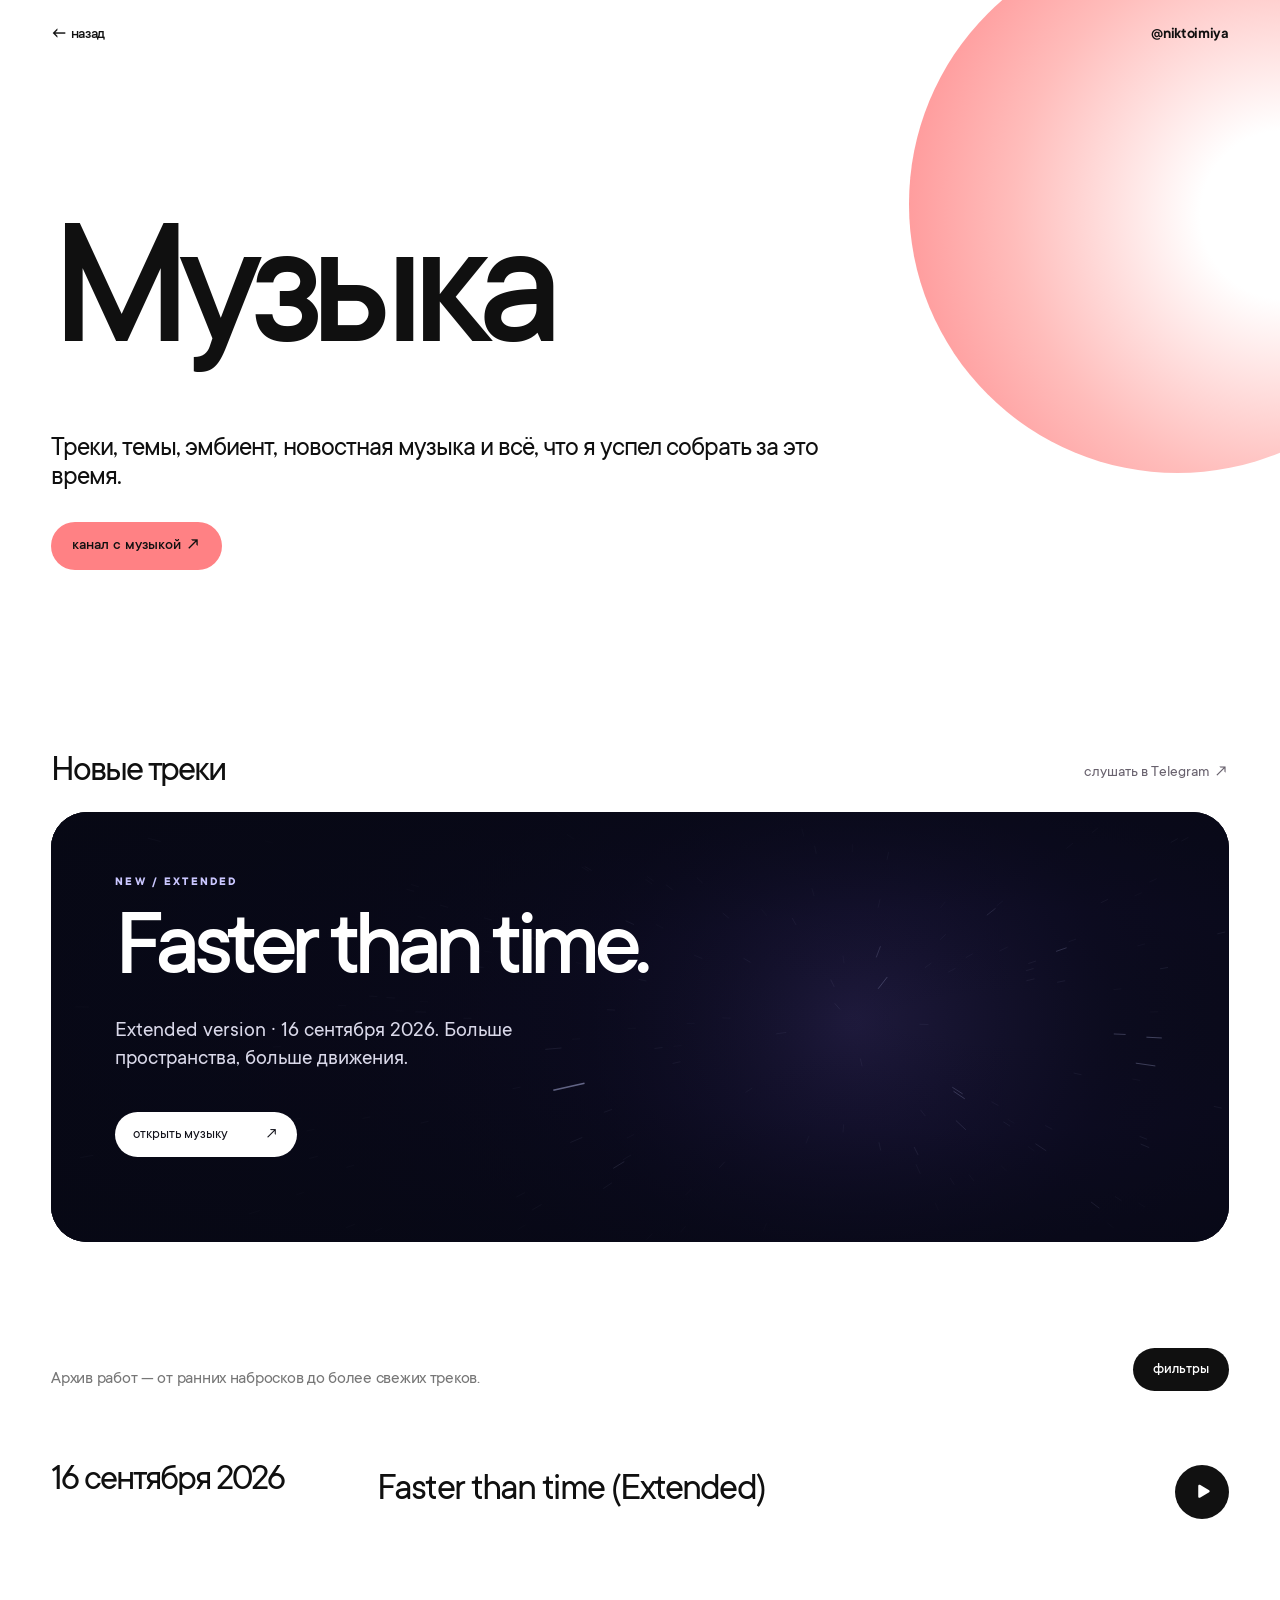
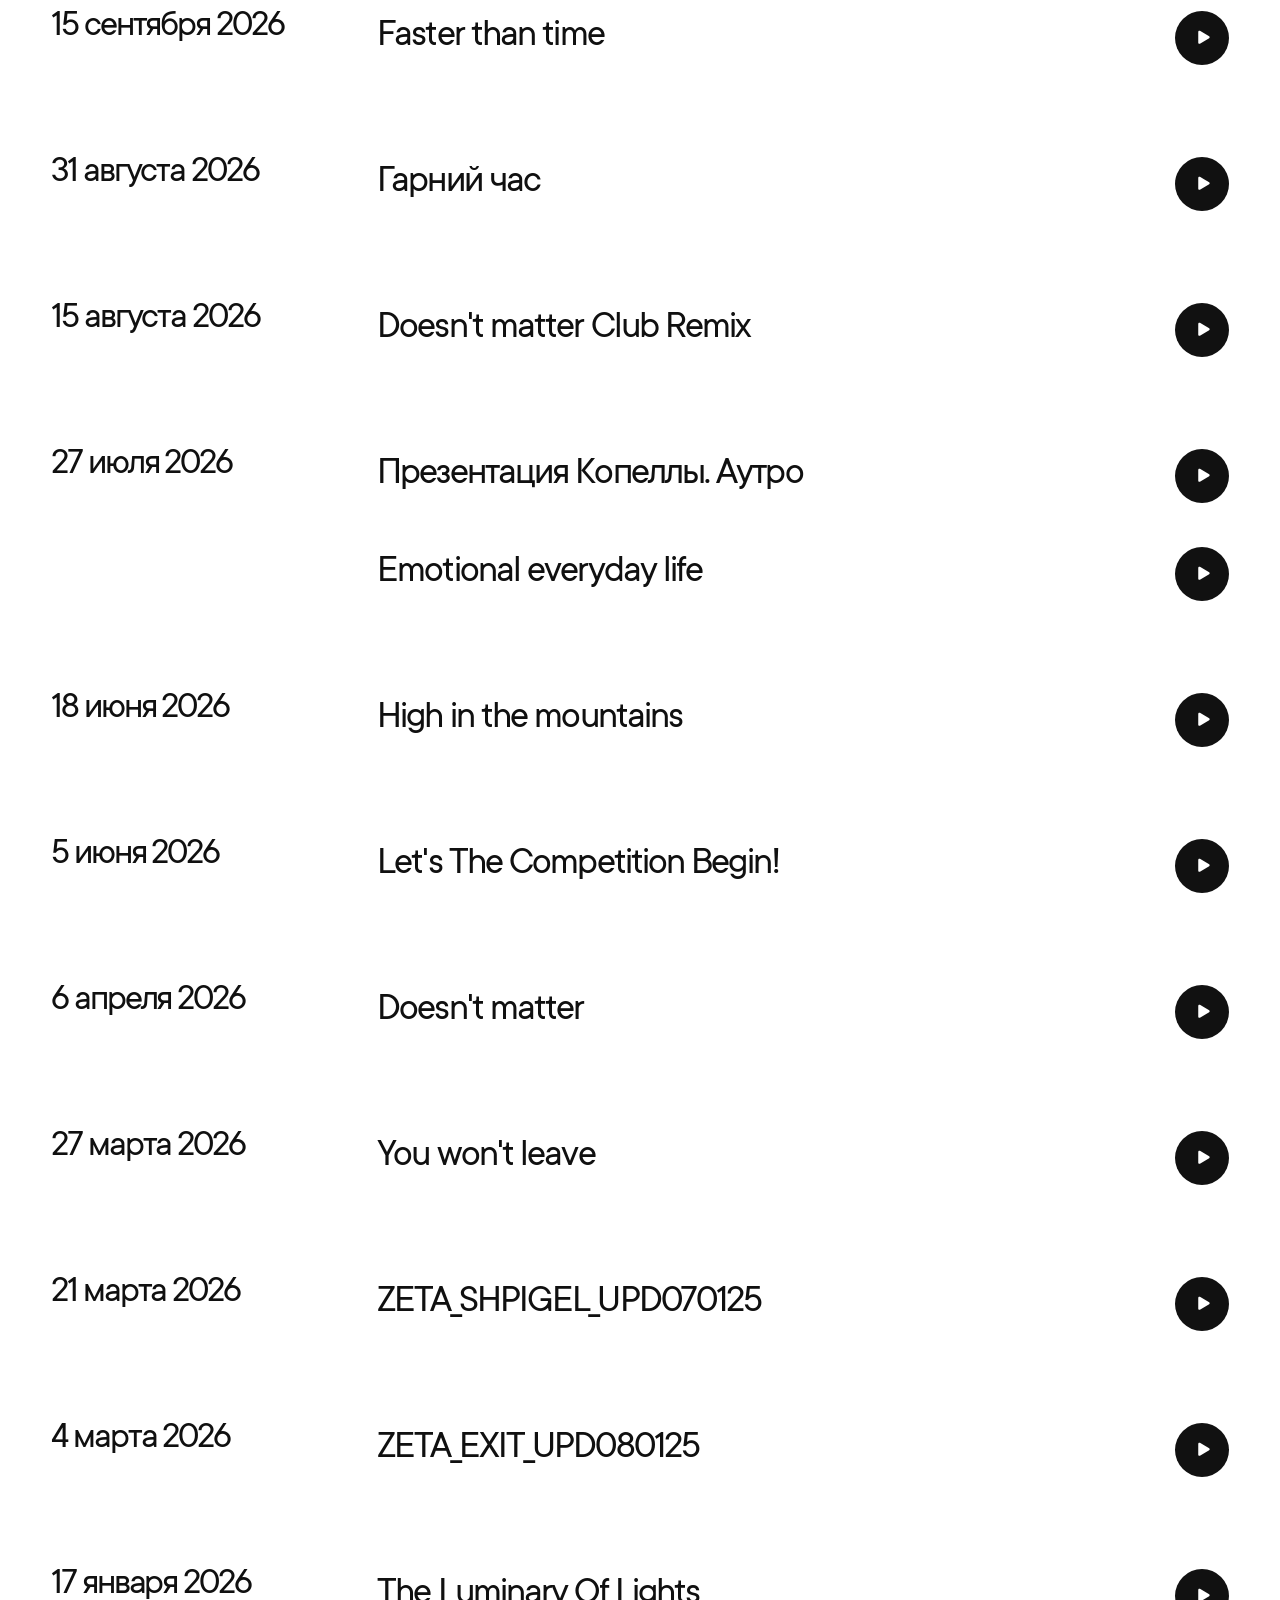
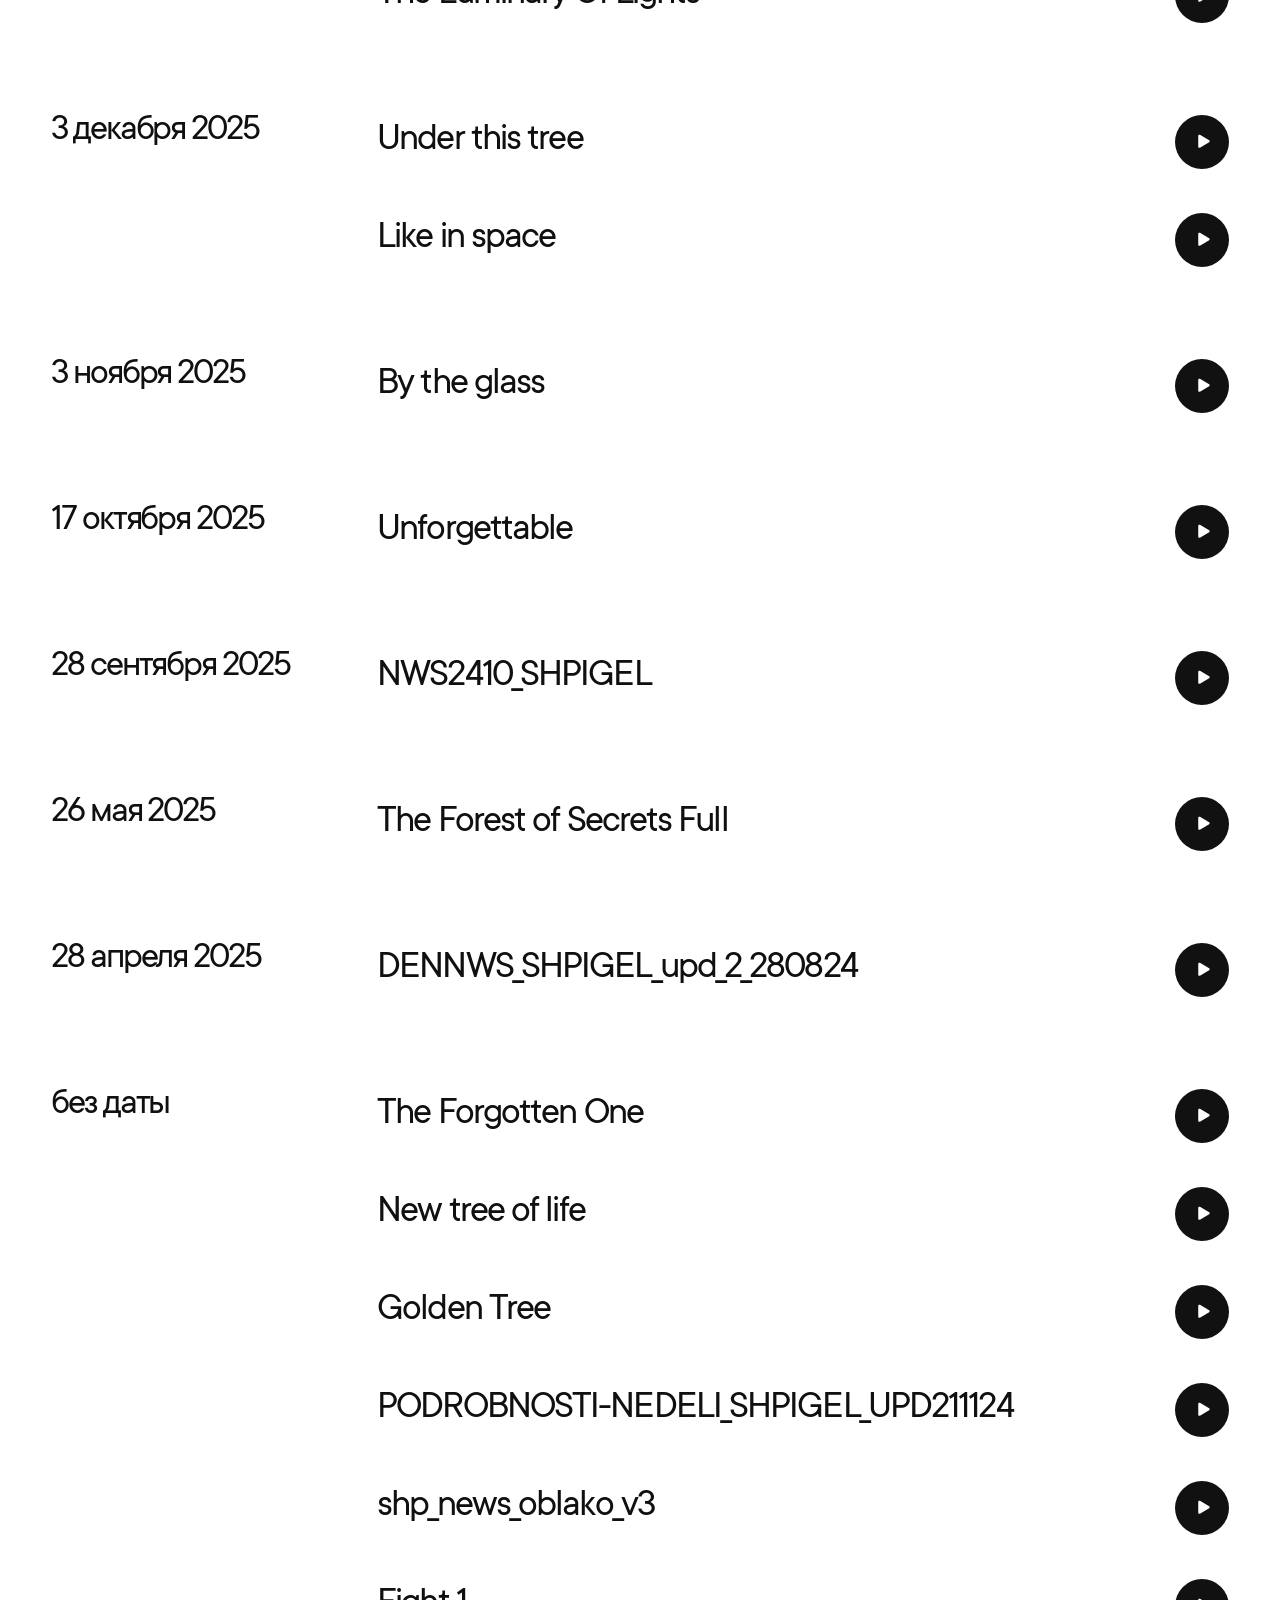
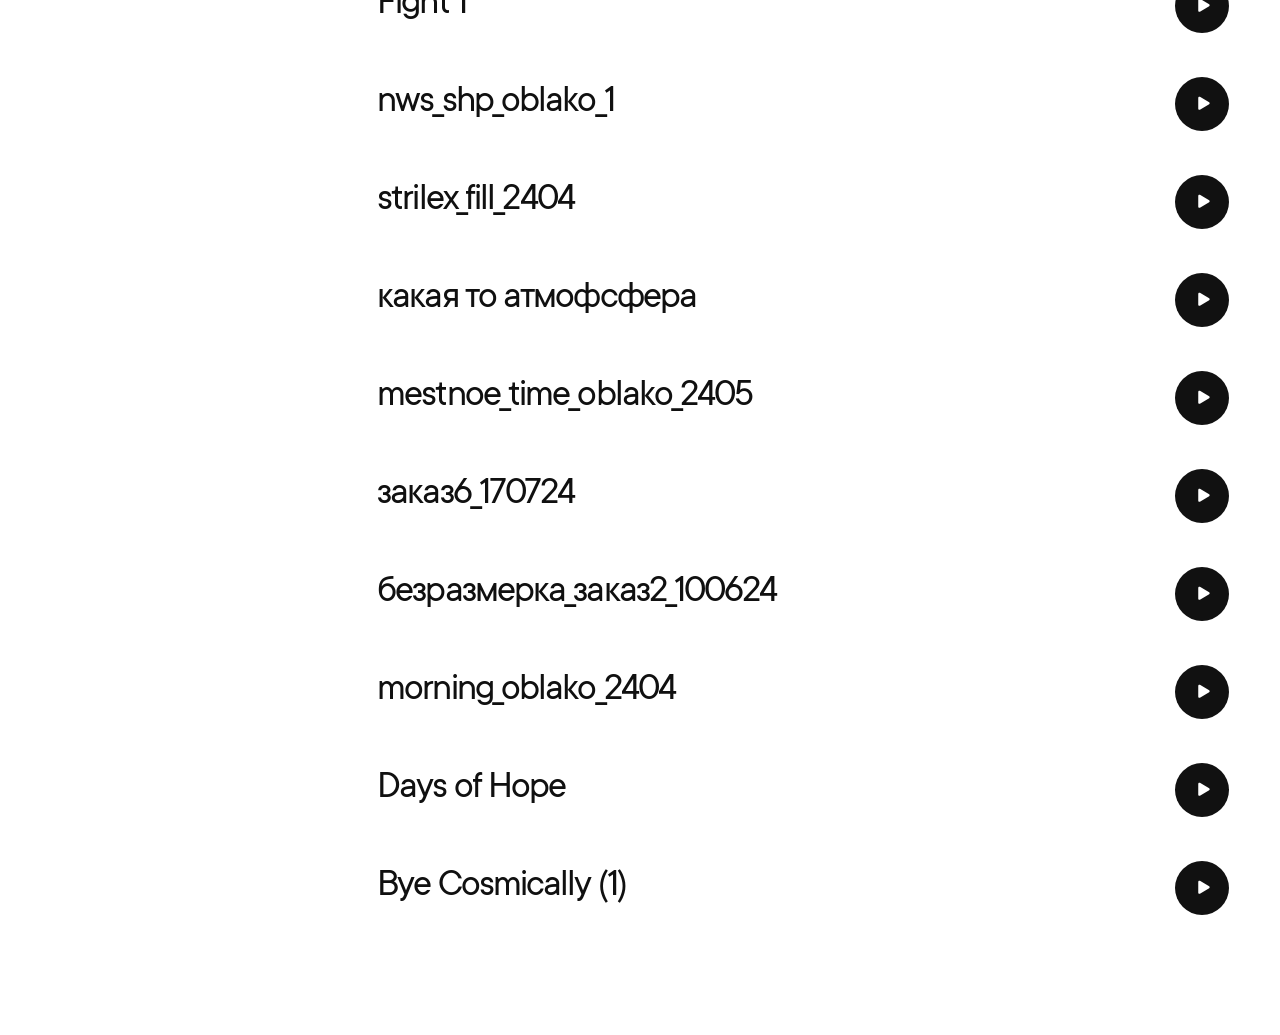
==== commit 7b099e8f: "Feature Faster than time Extended with animated starfield" ====
--- a/music.html
+++ b/music.html
@@ -52,6 +52,15 @@
             </div>
           </section>
 
+          <section class="new-music" aria-labelledby="new-music-title">
+            <div class="new-music__top"><span>Новые треки</span><a href="https://t.me/niktoimiyamusic" target="_blank" rel="noreferrer">слушать в Telegram ↗</a></div>
+            <a class="new-music__extended" href="https://t.me/niktoimiyamusic" target="_blank" rel="noreferrer" aria-label="Открыть новые Extended-версии в музыкальном канале">
+              <canvas class="new-music__stars" aria-hidden="true"></canvas>
+              <div class="new-music__glow" aria-hidden="true"></div>
+              <div class="new-music__copy"><span class="new-music__eyebrow">NEW / EXTENDED</span><h2 id="new-music-title">Faster than time.</h2><p>Extended version · 16 сентября 2026. Больше пространства, больше движения.</p><span class="new-music__cta">открыть музыку <span aria-hidden="true">↗</span></span></div>
+            </a>
+          </section>
+
           <div class="track-toolbar">
             <p class="track-note">
               Архив работ — от ранних набросков до более свежих треков.
@@ -67,6 +76,23 @@
           </div>
 
           <section class="track-groups">
+            <section class="track-group" data-filter-group="dated">
+              <h2 class="track-group__date">16 september 2026</h2>
+              <div class="tracks">
+                <article class="track">
+                  <div class="track__meta">
+                    <p class="track__index">35</p>
+                    <h3 class="track__title">Faster than time (Extended)</h3>
+                  </div>
+                  <div class="track__player">
+                    <button class="track__play" type="button" aria-label="Воспроизвести трек"><svg class="track__icon track__icon--play" viewBox="0 0 24 24" aria-hidden="true"><path d="M8.25 5.8c0-.86.94-1.39 1.68-.95l9.22 5.48c.72.43.72 1.47 0 1.9l-9.22 5.48c-.74.44-1.68-.09-1.68-.95V5.8Z"/></svg><svg class="track__icon track__icon--pause" viewBox="0 0 24 24" aria-hidden="true"><rect x="7.25" y="5.5" width="3.25" height="13" rx="1.15"/><rect x="13.5" y="5.5" width="3.25" height="13" rx="1.15"/></svg></button>
+                    <div class="track__controls"><input class="track__seek" type="range" min="0" max="0" value="0" step="0.1" aria-label="Перемотка трека" /><div class="track__time"><span class="track__current">0:00</span><span class="track__duration">0:00</span></div></div>
+                    <audio preload="none" class="track__audio" data-audio-ready="false"><source data-src="assets/music/Faster%20than%20time%20%28Extended%29.mp3" type="audio/mpeg" /></audio>
+                  </div>
+                </article>
+              </div>
+            </section>
+
             <section class="track-group" data-filter-group="dated">
               <h2 class="track-group__date">15 september 2026</h2>
               <div class="tracks">
@@ -952,8 +978,8 @@
 
           if (!latestTrack || !latestHeading) return;
 
-          latestTrack.classList.add("track--featured");
-          latestHeading.classList.add("track-group__date--release");
+          // The newest releases have their own feature above the archive.
+          // Keep all archived tracks in the same understated layout.
         }
 
         function renumberTracks() {
@@ -1235,5 +1261,6 @@
         }, 140);
       })();
     </script>
+    <script src="scripts/music-stars.js" defer></script>
   </body>
 </html>
--- a/styles/music-modern.css
+++ b/styles/music-modern.css
@@ -1 +1,19 @@
-@font-face{font-family:"TT Commons";src:url("../assets/fonts/TTCommons-Regular.woff") format("woff");font-style:normal;font-weight:400;font-display:swap}@font-face{font-family:"TT Commons";src:url("../assets/fonts/TTCommons-Medium.woff") format("woff");font-style:normal;font-weight:500;font-display:swap}@font-face{font-family:"TT Commons";src:url("../assets/fonts/TTCommons-DemiBold.woff") format("woff");font-style:normal;font-weight:600;font-display:swap}@font-face{font-family:"TT Commons";src:url("../assets/fonts/TTCommons-Bold.woff") format("woff");font-style:normal;font-weight:700;font-display:swap}*{box-sizing:border-box}html{scroll-behavior:smooth;background:#fff;max-width:100%;overflow-x:clip}body{margin:0;max-width:100%;background:#fff;color:#101010;font-family:"TT Commons","Segoe UI",sans-serif;-webkit-font-smoothing:antialiased;overflow-x:clip}a{color:inherit;text-decoration:none}button,input{font:inherit}.page{width:min(1500px,92vw);margin:0 auto;padding:0 0 110px}.themebar{height:70px;display:flex;align-items:center;justify-content:space-between;position:relative;z-index:20}.theme-link,.music-brand{font-size:16px;font-weight:500;letter-spacing:-.02em}.music-brand{font-weight:600}.layout,.layout--single{display:block;min-width:0;max-width:100%}.layout__main,.track-groups,.track-group,.tracks,.track,.track__meta,.track__controls{min-width:0;max-width:100%}.hero--section-page{position:relative;min-height:72svh;display:flex;align-items:center;margin:0;padding:90px 0 76px}.hero--section-page::before{content:"";position:absolute;z-index:0;width:clamp(360px,42vw,700px);aspect-ratio:1;border-radius:50%;right:-17vw;top:-15vh;background:radial-gradient(circle at 70% 52%,rgba(255,255,255,.98) 0 18%,rgba(255,174,172,.82) 58%,#ff8184 100%)}.hero__content--section{position:relative;z-index:2;width:min(1180px,90%)}.hero__title--section{margin:0;font-size:clamp(104px,14.5vw,250px);font-weight:500;line-height:.78;letter-spacing:-.075em}.music-hero__body{display:flex;flex-direction:column;align-items:flex-start;gap:28px;margin-top:58px;max-width:820px}.hero__lead--section{margin:0;font-size:clamp(25px,2.2vw,40px);line-height:1.06;letter-spacing:-.035em}.badge-link--section{display:inline-flex;align-items:center;justify-content:center;align-self:flex-start;padding:15px 21px;border-radius:999px;background:#ff8184;font-size:16px;font-weight:500;white-space:nowrap;transition:transform .25s ease}.badge-link--section:hover{transform:translateY(-3px)}.track-toolbar{display:flex;align-items:flex-end;justify-content:space-between;gap:24px;margin:34px 0 74px;padding-top:28px}.track-note{max-width:720px;margin:0;color:#777;font-size:18px;line-height:1.3;letter-spacing:-.015em}.track-filters{position:relative}.track-filters__summary{list-style:none;cursor:pointer;padding:13px 20px;border-radius:999px;background:#101010;color:#fff;font-size:15px;font-weight:500}.track-filters__summary::-webkit-details-marker{display:none}.track-filters__menu{position:absolute;right:0;top:calc(100% + 10px);z-index:30;min-width:190px;padding:8px;border-radius:22px;background:#eee8ff}.track-filters__option{width:100%;padding:12px 14px;border:0;border-radius:15px;background:transparent;color:#111;text-align:left;cursor:pointer}.track-filters__option:hover{background:#fff}.track-groups{display:grid;gap:82px}.track-group{display:grid;grid-template-columns:minmax(190px,270px) minmax(0,1fr);gap:56px;align-items:start}.track-group__date{position:sticky;top:28px;margin:0;font-size:clamp(30px,3vw,52px);font-weight:400;line-height:.9;letter-spacing:-.055em}.tracks{display:grid;gap:34px}.track{display:grid;grid-template-columns:minmax(0,1fr) auto;grid-template-areas:"meta play" "controls controls";gap:10px 28px;align-items:center;padding:0;background:transparent}.track__meta{grid-area:meta;min-width:0}.track__index{display:none}.track__title{margin:0;font-size:clamp(30px,3.1vw,54px);font-weight:400;line-height:.95;letter-spacing:-.048em;overflow-wrap:anywhere}.track__player{grid-area:play;display:contents}.track__play{grid-area:play;width:54px;height:54px;border:0;border-radius:50%;background:#111;color:#fff;display:grid;place-items:center;cursor:pointer;padding:0;transition:transform .18s ease,background .18s ease}.track__play:hover{transform:scale(1.035)}.track__icon{width:24px;height:24px;fill:currentColor}.track__icon--pause{display:none}.track[data-state="playing"] .track__play{background:#9c77f7}.track[data-state="playing"] .track__icon--play{display:none}.track[data-state="playing"] .track__icon--pause{display:block}.track__controls{grid-area:controls;display:grid;grid-template-columns:minmax(0,1fr) auto;gap:14px;align-items:center;max-height:0;opacity:0;overflow:hidden;pointer-events:none;transition:max-height .28s ease,opacity .2s ease,padding .28s ease;padding-top:0}.track[data-state="playing"] .track__controls{max-height:46px;opacity:1;pointer-events:auto;padding-top:6px}.track__seek{width:100%;min-width:0;max-width:100%;height:4px;margin:0;appearance:none;-webkit-appearance:none;border-radius:999px;background:rgba(16,16,16,.12);cursor:pointer}.track__seek::-webkit-slider-thumb{-webkit-appearance:none;width:13px;height:13px;border:0;border-radius:50%;background:#111}.track__seek::-moz-range-thumb{width:13px;height:13px;border:0;border-radius:50%;background:#111}.track__time{display:flex;align-items:center;color:#777;font-size:13px;font-variant-numeric:tabular-nums;white-space:nowrap}.track__current::after{content:" / ";color:#aaa}.track[data-state="playing"] .track__title{color:#6848c8}.track--featured{position:relative;isolation:isolate;overflow:hidden;min-height:230px;padding:46px 54px;border-radius:72px;color:#f7f7fb;background:linear-gradient(135deg,#111217 0%,#181a23 46%,#202331 100%);border:1px solid rgba(255,255,255,.06);box-shadow:0 24px 70px rgba(20,22,31,.14)}.track--featured::before{content:"";position:absolute;z-index:0;left:-8%;right:-8%;top:50%;height:2px;background:linear-gradient(90deg,transparent 0%,rgba(255,255,255,.08) 22%,rgba(167,151,255,.88) 50%,rgba(108,194,255,.55) 68%,transparent 100%);transform:translateY(-50%) rotate(-7deg);box-shadow:0 0 28px rgba(151,141,255,.32)}.track--featured::after{content:"";position:absolute;z-index:0;width:54%;aspect-ratio:1.8/1;border:1px solid rgba(255,255,255,.1);border-radius:50%;right:-3%;top:50%;transform:translateY(-50%) rotate(-10deg);box-shadow:inset 0 0 50px rgba(129,119,255,.05)}.track--featured .track__meta,.track--featured .track__play,.track--featured .track__controls{position:relative;z-index:2}.track--featured .track__title{font-size:clamp(40px,4.8vw,72px);font-weight:500;line-height:.9;letter-spacing:-.055em;color:#fff;text-wrap:balance}.track--featured .track__play{width:62px;height:62px;background:#fff;color:#111217;box-shadow:0 12px 30px rgba(0,0,0,.2)}.track--featured .track__play:hover{transform:scale(1.04)}.track--featured[data-state="playing"] .track__play{background:#b9adff;color:#111217}.track--featured[data-state="playing"] .track__title{color:#fff}.track--featured .track__seek{background:rgba(255,255,255,.18)}.track--featured .track__seek::-webkit-slider-thumb{background:#fff}.track--featured .track__seek::-moz-range-thumb{background:#fff}.track--featured .track__time,.track--featured .track__current::after{color:rgba(255,255,255,.62)}.track-group__date--release::after{content:"новый релиз";display:block;width:max-content;margin-top:14px;padding:7px 11px;border-radius:999px;background:#f0edff;color:#6b56d9;font-size:13px;font-weight:600;line-height:1;letter-spacing:-.01em}.track[hidden],.track-group[hidden]{display:none!important}@media(max-width:980px){.page{width:min(100% - 36px,1500px)}.hero--section-page{min-height:64svh}.hero__content--section{width:100%}.music-hero__body{gap:24px}.track-group{grid-template-columns:1fr;gap:22px}.track-group__date{position:static}}@media(max-width:620px){.page{width:auto;max-width:none;margin:0;padding:0 16px 64px;overflow:hidden}.themebar{height:64px}.theme-link,.music-brand{min-height:44px;display:flex;align-items:center;font-size:15px}.hero--section-page{min-height:auto;padding:64px 0 72px}.hero--section-page::before{width:330px;right:-205px;top:-70px}.hero__content--section{width:100%}.hero__title--section{font-size:clamp(78px,25vw,112px);line-height:.8;letter-spacing:-.065em}.music-hero__body{margin-top:32px;gap:22px;max-width:none}.hero__lead--section{font-size:25px;line-height:1.08}.badge-link--section{min-height:48px;padding:0 20px;font-size:16px}.track-toolbar{margin:4px 0 54px;padding-top:22px;align-items:stretch;flex-direction:column;gap:20px}.track-note{font-size:17px;line-height:1.35}.track-filters{width:max-content}.track-filters__summary{min-height:46px;display:flex;align-items:center;padding:0 18px;font-size:16px}.track-filters__menu{left:0;right:auto;min-width:180px}.track-filters__option{min-height:44px;font-size:16px}.track-groups{gap:54px}.track-group{gap:20px}.track-group__date{font-size:34px;line-height:.95}.tracks{gap:30px}.track{grid-template-columns:minmax(0,1fr) 52px;gap:10px 14px;align-items:center}.track__title{font-size:clamp(29px,9vw,38px);line-height:.96;letter-spacing:-.04em}.track__play{width:52px;height:52px;touch-action:manipulation}.track__icon{width:22px;height:22px}.track__controls{grid-template-columns:1fr auto;gap:10px;align-items:center}.track[data-state="playing"] .track__controls{max-height:56px;padding-top:7px}.track__seek{height:30px;background:linear-gradient(to bottom,transparent 13px,rgba(16,16,16,.13) 13px,rgba(16,16,16,.13) 17px,transparent 17px);touch-action:none}.track__seek::-webkit-slider-thumb{width:18px;height:18px}.track__seek::-moz-range-thumb{width:18px;height:18px}.track__time{font-size:13px;justify-content:flex-end}.track__current::after{content:" / "}.track--featured{min-height:190px;padding:30px 24px;border-radius:42px;grid-template-columns:minmax(0,1fr) 54px}.track--featured::before{left:-24%;right:-24%;transform:translateY(-50%) rotate(-11deg)}.track--featured::after{width:78%;right:-29%}.track--featured .track__title{font-size:clamp(34px,11vw,48px);line-height:.9}.track--featured .track__play{width:54px;height:54px}.track-group__date--release::after{margin-top:10px}}@media(max-width:380px){.page{width:auto;padding-left:12px;padding-right:12px}.theme-link,.music-brand{font-size:14px}.hero--section-page{padding-top:56px}.hero__title--section{font-size:74px}.hero__lead--section{font-size:22px}.track-group__date{font-size:31px}.track{grid-template-columns:minmax(0,1fr) 48px;gap:9px 10px}.track__title{font-size:28px}.track__play{width:48px;height:48px}.track__controls{grid-template-columns:1fr}.track__time{justify-content:flex-start}}+@font-face{font-family:"TT Commons";src:url("../assets/fonts/TTCommons-Regular.woff") format("woff");font-style:normal;font-weight:400;font-display:swap}@font-face{font-family:"TT Commons";src:url("../assets/fonts/TTCommons-Medium.woff") format("woff");font-style:normal;font-weight:500;font-display:swap}@font-face{font-family:"TT Commons";src:url("../assets/fonts/TTCommons-DemiBold.woff") format("woff");font-style:normal;font-weight:600;font-display:swap}@font-face{font-family:"TT Commons";src:url("../assets/fonts/TTCommons-Bold.woff") format("woff");font-style:normal;font-weight:700;font-display:swap}*{box-sizing:border-box}html{scroll-behavior:smooth;background:#fff;max-width:100%;overflow-x:clip}body{margin:0;max-width:100%;background:#fff;color:#101010;font-family:"TT Commons","Segoe UI",sans-serif;-webkit-font-smoothing:antialiased;overflow-x:clip}a{color:inherit;text-decoration:none}button,input{font:inherit}.page{width:min(1500px,92vw);margin:0 auto;padding:0 0 110px}.themebar{height:70px;display:flex;align-items:center;justify-content:space-between;position:relative;z-index:20}.theme-link,.music-brand{font-size:16px;font-weight:500;letter-spacing:-.02em}.music-brand{font-weight:600}.layout,.layout--single{display:block;min-width:0;max-width:100%}.layout__main,.track-groups,.track-group,.tracks,.track,.track__meta,.track__controls{min-width:0;max-width:100%}.hero--section-page{position:relative;min-height:72svh;display:flex;align-items:center;margin:0;padding:90px 0 76px}.hero--section-page::before{content:"";position:absolute;z-index:0;width:clamp(360px,42vw,700px);aspect-ratio:1;border-radius:50%;right:-17vw;top:-15vh;background:radial-gradient(circle at 70% 52%,rgba(255,255,255,.98) 0 18%,rgba(255,174,172,.82) 58%,#ff8184 100%)}.hero__content--section{position:relative;z-index:2;width:min(1180px,90%)}.hero__title--section{margin:0;font-size:clamp(104px,14.5vw,250px);font-weight:500;line-height:.78;letter-spacing:-.075em}.music-hero__body{display:flex;flex-direction:column;align-items:flex-start;gap:28px;margin-top:58px;max-width:820px}.hero__lead--section{margin:0;font-size:clamp(25px,2.2vw,40px);line-height:1.06;letter-spacing:-.035em}.badge-link--section{display:inline-flex;align-items:center;justify-content:center;align-self:flex-start;padding:15px 21px;border-radius:999px;background:#ff8184;font-size:16px;font-weight:500;white-space:nowrap;transition:transform .25s ease}.badge-link--section:hover{transform:translateY(-3px)}.track-toolbar{display:flex;align-items:flex-end;justify-content:space-between;gap:24px;margin:34px 0 74px;padding-top:28px}.track-note{max-width:720px;margin:0;color:#777;font-size:18px;line-height:1.3;letter-spacing:-.015em}.track-filters{position:relative}.track-filters__summary{list-style:none;cursor:pointer;padding:13px 20px;border-radius:999px;background:#101010;color:#fff;font-size:15px;font-weight:500}.track-filters__summary::-webkit-details-marker{display:none}.track-filters__menu{position:absolute;right:0;top:calc(100% + 10px);z-index:30;min-width:190px;padding:8px;border-radius:22px;background:#eee8ff}.track-filters__option{width:100%;padding:12px 14px;border:0;border-radius:15px;background:transparent;color:#111;text-align:left;cursor:pointer}.track-filters__option:hover{background:#fff}.track-groups{display:grid;gap:82px}.track-group{display:grid;grid-template-columns:minmax(190px,270px) minmax(0,1fr);gap:56px;align-items:start}.track-group__date{position:sticky;top:28px;margin:0;font-size:clamp(30px,3vw,52px);font-weight:400;line-height:.9;letter-spacing:-.055em}.tracks{display:grid;gap:34px}.track{display:grid;grid-template-columns:minmax(0,1fr) auto;grid-template-areas:"meta play" "controls controls";gap:10px 28px;align-items:center;padding:0;background:transparent}.track__meta{grid-area:meta;min-width:0}.track__index{display:none}.track__title{margin:0;font-size:clamp(30px,3.1vw,54px);font-weight:400;line-height:.95;letter-spacing:-.048em;overflow-wrap:anywhere}.track__player{grid-area:play;display:contents}.track__play{grid-area:play;width:54px;height:54px;border:0;border-radius:50%;background:#111;color:#fff;display:grid;place-items:center;cursor:pointer;padding:0;transition:transform .18s ease,background .18s ease}.track__play:hover{transform:scale(1.035)}.track__icon{width:24px;height:24px;fill:currentColor}.track__icon--pause{display:none}.track[data-state="playing"] .track__play{background:#9c77f7}.track[data-state="playing"] .track__icon--play{display:none}.track[data-state="playing"] .track__icon--pause{display:block}.track__controls{grid-area:controls;display:grid;grid-template-columns:minmax(0,1fr) auto;gap:14px;align-items:center;max-height:0;opacity:0;overflow:hidden;pointer-events:none;transition:max-height .28s ease,opacity .2s ease,padding .28s ease;padding-top:0}.track[data-state="playing"] .track__controls{max-height:46px;opacity:1;pointer-events:auto;padding-top:6px}.track__seek{width:100%;min-width:0;max-width:100%;height:4px;margin:0;appearance:none;-webkit-appearance:none;border-radius:999px;background:rgba(16,16,16,.12);cursor:pointer}.track__seek::-webkit-slider-thumb{-webkit-appearance:none;width:13px;height:13px;border:0;border-radius:50%;background:#111}.track__seek::-moz-range-thumb{width:13px;height:13px;border:0;border-radius:50%;background:#111}.track__time{display:flex;align-items:center;color:#777;font-size:13px;font-variant-numeric:tabular-nums;white-space:nowrap}.track__current::after{content:" / ";color:#aaa}.track[data-state="playing"] .track__title{color:#6848c8}.track--featured{position:relative;isolation:isolate;overflow:hidden;min-height:230px;padding:46px 54px;border-radius:72px;color:#f7f7fb;background:linear-gradient(135deg,#111217 0%,#181a23 46%,#202331 100%);border:1px solid rgba(255,255,255,.06);box-shadow:0 24px 70px rgba(20,22,31,.14)}.track--featured::before{content:"";position:absolute;z-index:0;left:-8%;right:-8%;top:50%;height:2px;background:linear-gradient(90deg,transparent 0%,rgba(255,255,255,.08) 22%,rgba(167,151,255,.88) 50%,rgba(108,194,255,.55) 68%,transparent 100%);transform:translateY(-50%) rotate(-7deg);box-shadow:0 0 28px rgba(151,141,255,.32)}.track--featured::after{content:"";position:absolute;z-index:0;width:54%;aspect-ratio:1.8/1;border:1px solid rgba(255,255,255,.1);border-radius:50%;right:-3%;top:50%;transform:translateY(-50%) rotate(-10deg);box-shadow:inset 0 0 50px rgba(129,119,255,.05)}.track--featured .track__meta,.track--featured .track__play,.track--featured .track__controls{position:relative;z-index:2}.track--featured .track__title{font-size:clamp(40px,4.8vw,72px);font-weight:500;line-height:.9;letter-spacing:-.055em;color:#fff;text-wrap:balance}.track--featured .track__play{width:62px;height:62px;background:#fff;color:#111217;box-shadow:0 12px 30px rgba(0,0,0,.2)}.track--featured .track__play:hover{transform:scale(1.04)}.track--featured[data-state="playing"] .track__play{background:#b9adff;color:#111217}.track--featured[data-state="playing"] .track__title{color:#fff}.track--featured .track__seek{background:rgba(255,255,255,.18)}.track--featured .track__seek::-webkit-slider-thumb{background:#fff}.track--featured .track__seek::-moz-range-thumb{background:#fff}.track--featured .track__time,.track--featured .track__current::after{color:rgba(255,255,255,.62)}.track-group__date--release::after{content:"новый релиз";display:block;width:max-content;margin-top:14px;padding:7px 11px;border-radius:999px;background:#f0edff;color:#6b56d9;font-size:13px;font-weight:600;line-height:1;letter-spacing:-.01em}.track[hidden],.track-group[hidden]{display:none!important}@media(max-width:980px){.page{width:min(100% - 36px,1500px)}.hero--section-page{min-height:64svh}.hero__content--section{width:100%}.music-hero__body{gap:24px}.track-group{grid-template-columns:1fr;gap:22px}.track-group__date{position:static}}@media(max-width:620px){.page{width:auto;max-width:none;margin:0;padding:0 16px 64px;overflow:hidden}.themebar{height:64px}.theme-link,.music-brand{min-height:44px;display:flex;align-items:center;font-size:15px}.hero--section-page{min-height:auto;padding:64px 0 72px}.hero--section-page::before{width:330px;right:-205px;top:-70px}.hero__content--section{width:100%}.hero__title--section{font-size:clamp(78px,25vw,112px);line-height:.8;letter-spacing:-.065em}.music-hero__body{margin-top:32px;gap:22px;max-width:none}.hero__lead--section{font-size:25px;line-height:1.08}.badge-link--section{min-height:48px;padding:0 20px;font-size:16px}.track-toolbar{margin:4px 0 54px;padding-top:22px;align-items:stretch;flex-direction:column;gap:20px}.track-note{font-size:17px;line-height:1.35}.track-filters{width:max-content}.track-filters__summary{min-height:46px;display:flex;align-items:center;padding:0 18px;font-size:16px}.track-filters__menu{left:0;right:auto;min-width:180px}.track-filters__option{min-height:44px;font-size:16px}.track-groups{gap:54px}.track-group{gap:20px}.track-group__date{font-size:34px;line-height:.95}.tracks{gap:30px}.track{grid-template-columns:minmax(0,1fr) 52px;gap:10px 14px;align-items:center}.track__title{font-size:clamp(29px,9vw,38px);line-height:.96;letter-spacing:-.04em}.track__play{width:52px;height:52px;touch-action:manipulation}.track__icon{width:22px;height:22px}.track__controls{grid-template-columns:1fr auto;gap:10px;align-items:center}.track[data-state="playing"] .track__controls{max-height:56px;padding-top:7px}.track__seek{height:30px;background:linear-gradient(to bottom,transparent 13px,rgba(16,16,16,.13) 13px,rgba(16,16,16,.13) 17px,transparent 17px);touch-action:none}.track__seek::-webkit-slider-thumb{width:18px;height:18px}.track__seek::-moz-range-thumb{width:18px;height:18px}.track__time{font-size:13px;justify-content:flex-end}.track__current::after{content:" / "}.track--featured{min-height:190px;padding:30px 24px;border-radius:42px;grid-template-columns:minmax(0,1fr) 54px}.track--featured::before{left:-24%;right:-24%;transform:translateY(-50%) rotate(-11deg)}.track--featured::after{width:78%;right:-29%}.track--featured .track__title{font-size:clamp(34px,11vw,48px);line-height:.9}.track--featured .track__play{width:54px;height:54px}.track-group__date--release::after{margin-top:10px}}@media(max-width:380px){.page{width:auto;padding-left:12px;padding-right:12px}.theme-link,.music-brand{font-size:14px}.hero--section-page{padding-top:56px}.hero__title--section{font-size:74px}.hero__lead--section{font-size:22px}.track-group__date{font-size:31px}.track{grid-template-columns:minmax(0,1fr) 48px;gap:9px 10px}.track__title{font-size:28px}.track__play{width:48px;height:48px}.track__controls{grid-template-columns:1fr}.track__time{justify-content:flex-start}}
+/* The featured release uses a lightweight canvas starfield, not an image. */
+.new-music{margin:32px 0 78px}
+.new-music__top{display:flex;align-items:center;justify-content:space-between;gap:18px;margin-bottom:17px;font-size:16px}
+.new-music__top>span{font-size:clamp(28px,3vw,44px);letter-spacing:-.055em}
+.new-music__top a{color:#68616d;text-decoration:none}
+.new-music__extended{position:relative;isolation:isolate;display:block;min-height:430px;padding:clamp(28px,5vw,70px);overflow:hidden;border-radius:36px;background:#080915;color:#fff;text-decoration:none}
+.new-music__stars{position:absolute;inset:0;width:100%;height:100%;z-index:-2}
+.new-music__glow{position:absolute;inset:0;z-index:-1;pointer-events:none;background:radial-gradient(ellipse at 80% 48%,transparent 5%,rgba(13,10,38,.22) 35%,rgba(7,8,21,.82) 88%),linear-gradient(90deg,rgba(7,8,20,.64),transparent 85%)}
+.new-music__copy{position:relative;max-width:780px;display:flex;align-items:flex-start;flex-direction:column;gap:20px}
+.new-music__eyebrow{font-size:12px;letter-spacing:.18em;font-weight:650;color:#cac7ff}
+.new-music__copy h2{font-size:clamp(48px,7.6vw,106px);max-width:800px;line-height:.9;letter-spacing:-.07em;font-weight:500;margin:0}
+.new-music__copy p{font-size:clamp(17px,1.7vw,23px);line-height:1.3;max-width:460px;color:#d9d8e9;margin:0}
+.new-music__cta{display:inline-flex;align-items:center;gap:36px;margin-top:18px;padding:14px 18px;border-radius:100px;background:#fff;color:#11111a;font-size:15px}
+.new-music__cta span{transition:transform .25s}
+.new-music__extended:hover .new-music__cta span{transform:translate(3px,-3px)}
+.new-music__extended:hover{box-shadow:0 15px 40px rgba(19,18,58,.18)}
+@media(max-width:620px){.new-music{margin:14px 0 55px}.new-music__top>span{font-size:30px}.new-music__top a{font-size:13px}.new-music__extended{min-height:380px;border-radius:28px;padding:28px 22px}.new-music__copy h2{font-size:clamp(47px,13vw,68px)}.new-music__copy{gap:18px}.new-music__cta{margin-top:12px}.new-music__copy p{font-size:17px}}
+@media(prefers-reduced-motion:reduce){.new-music__cta span{transition:none}}
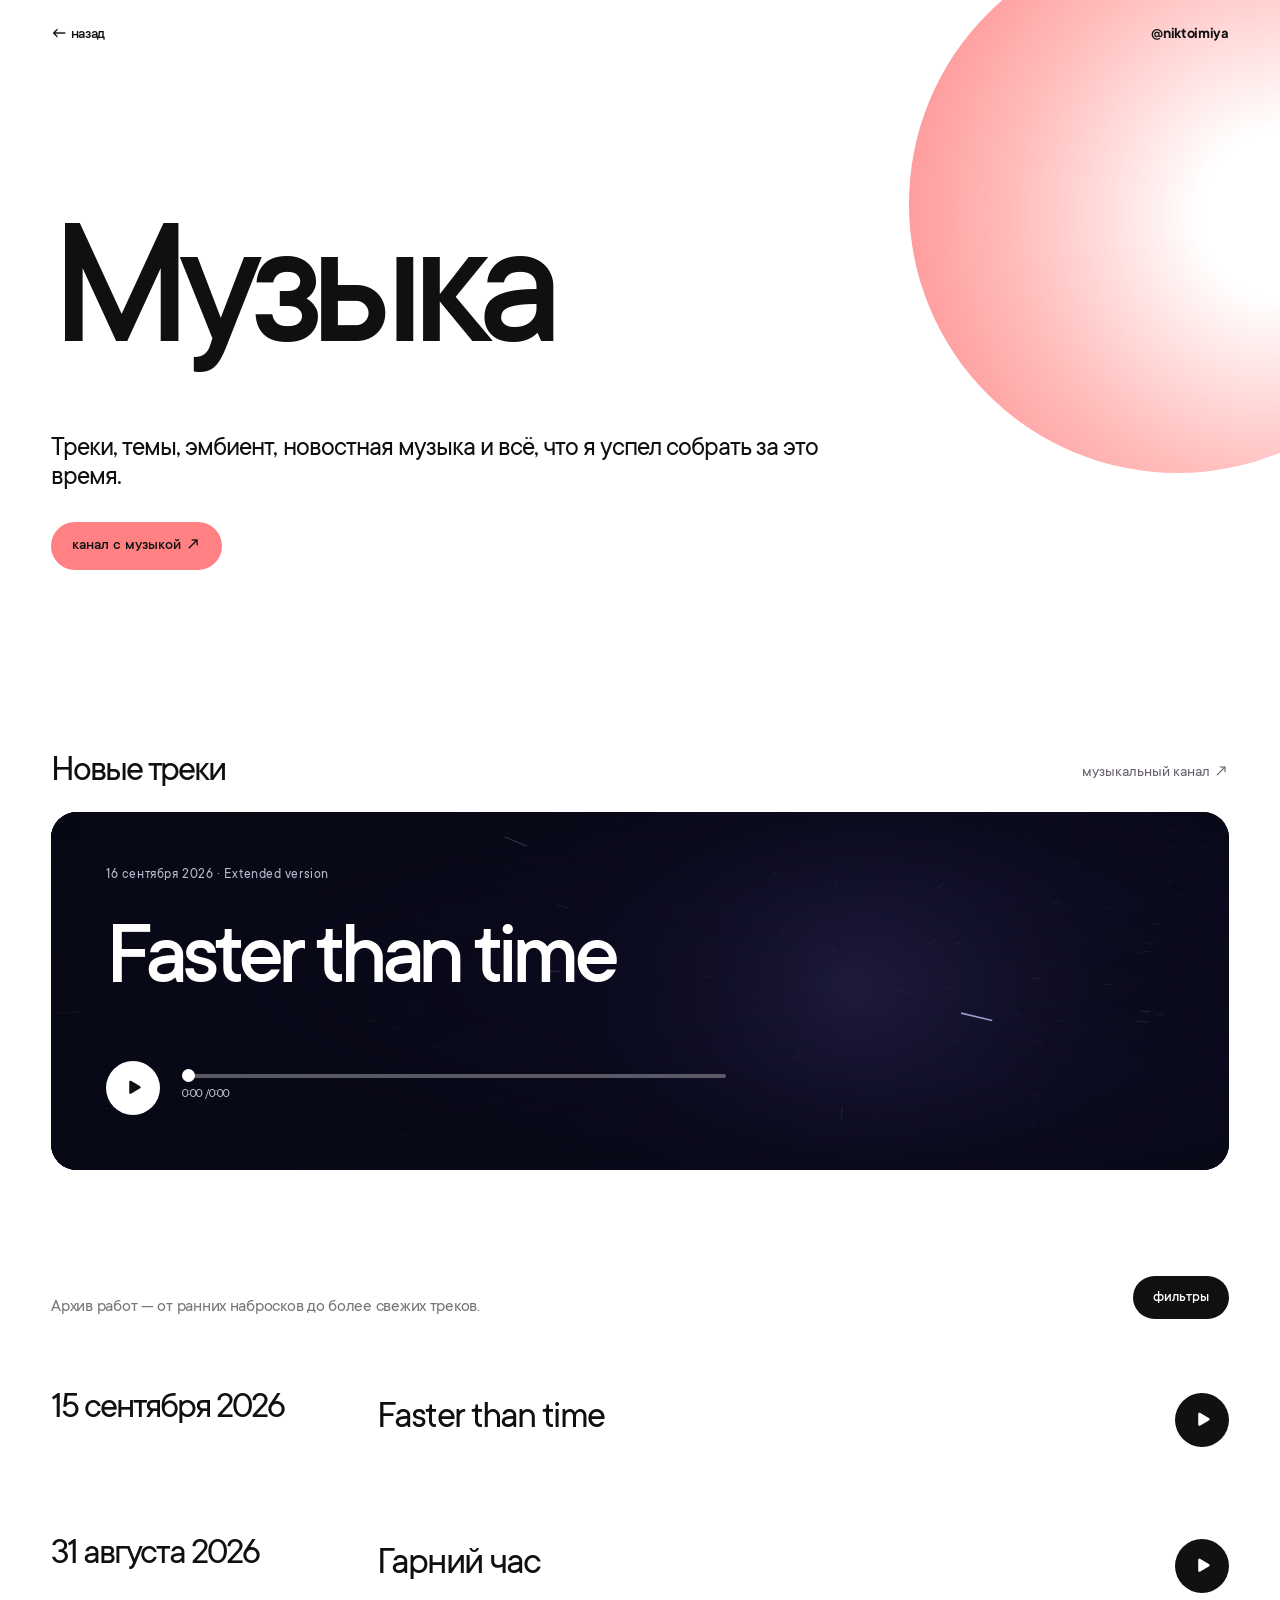
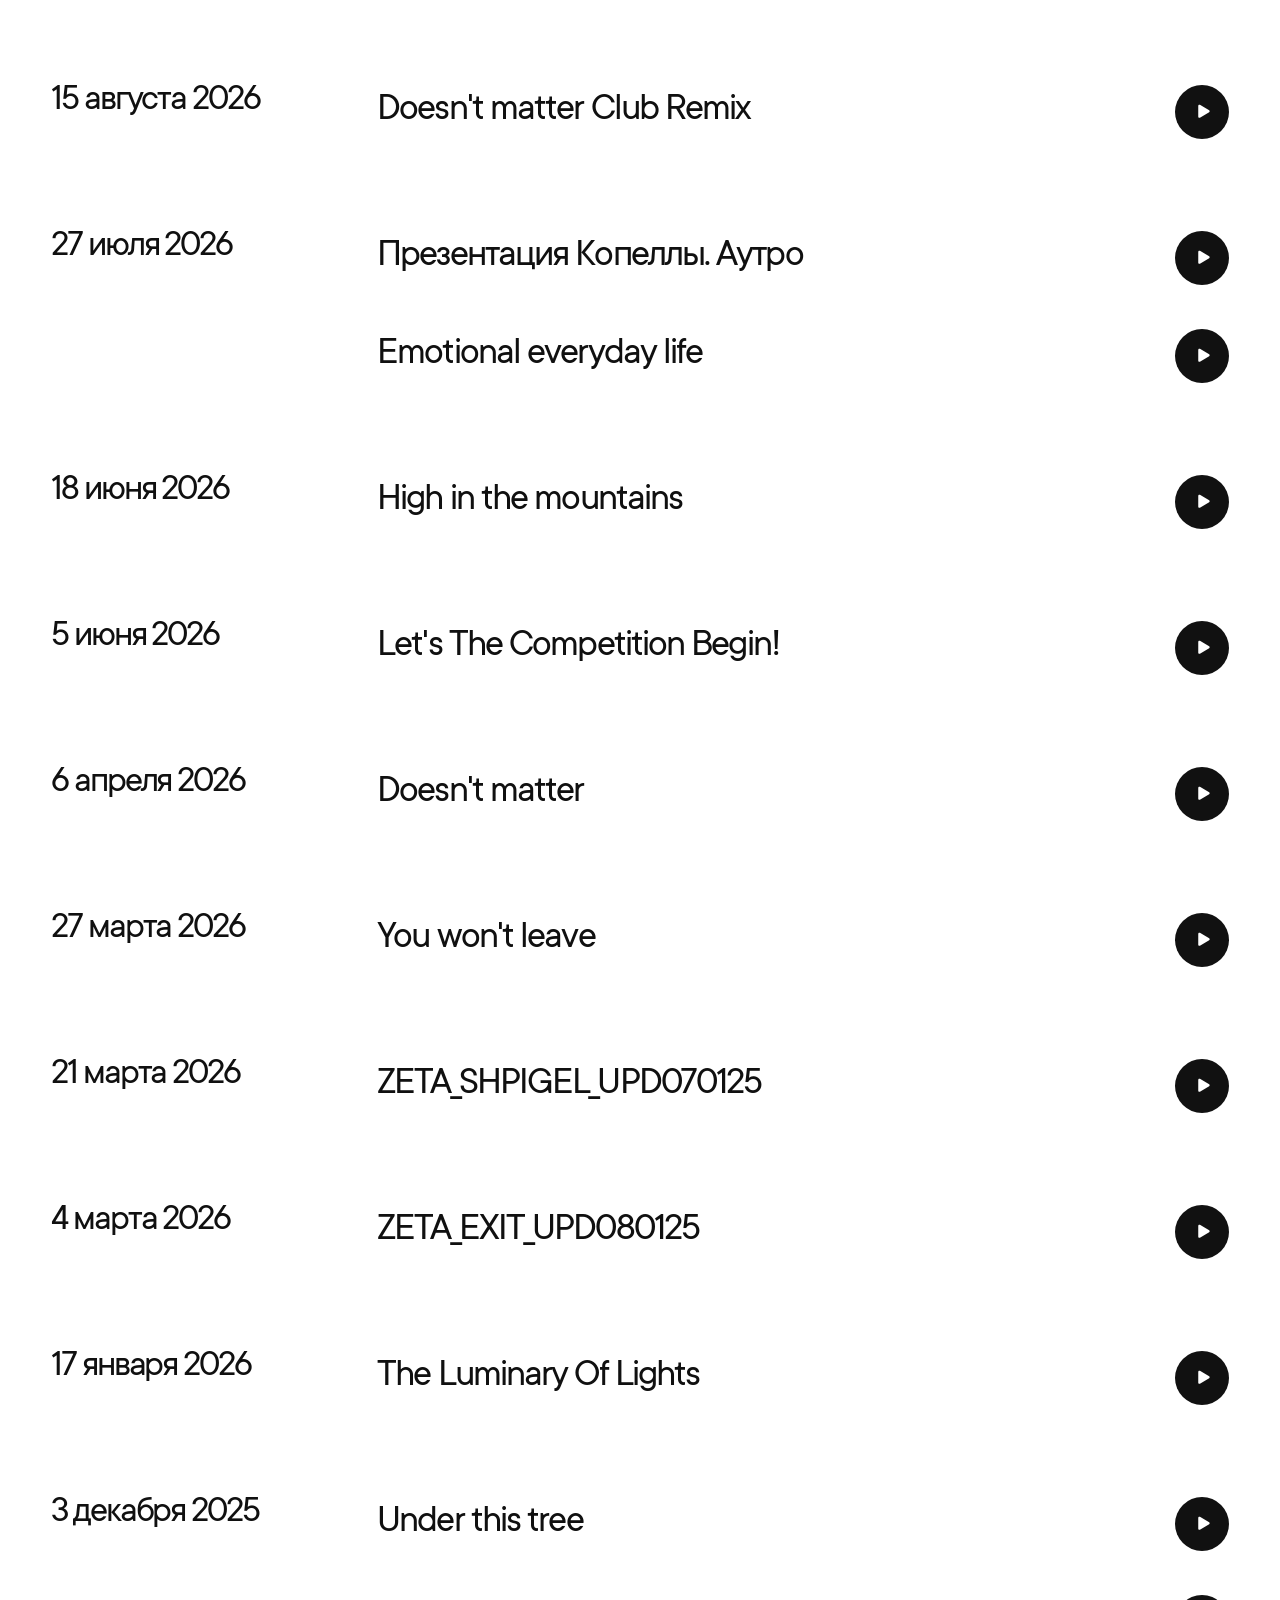
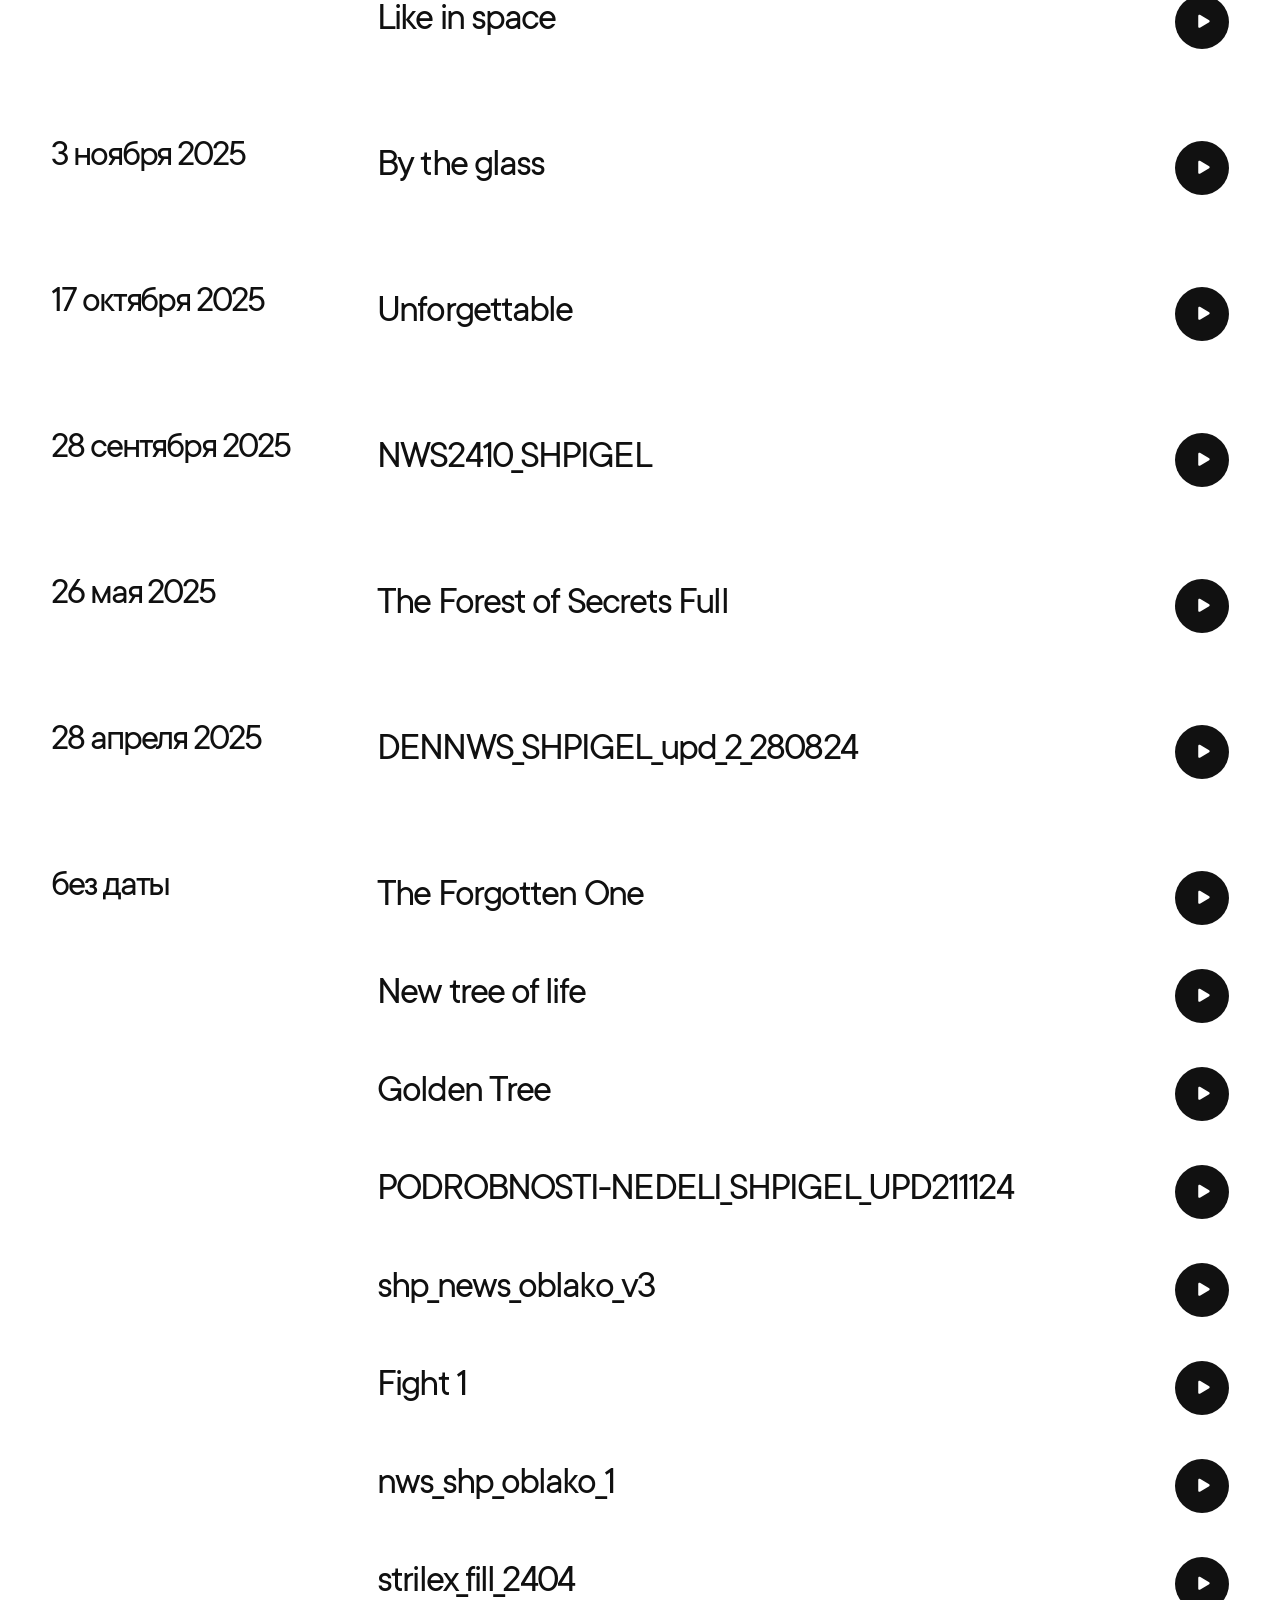
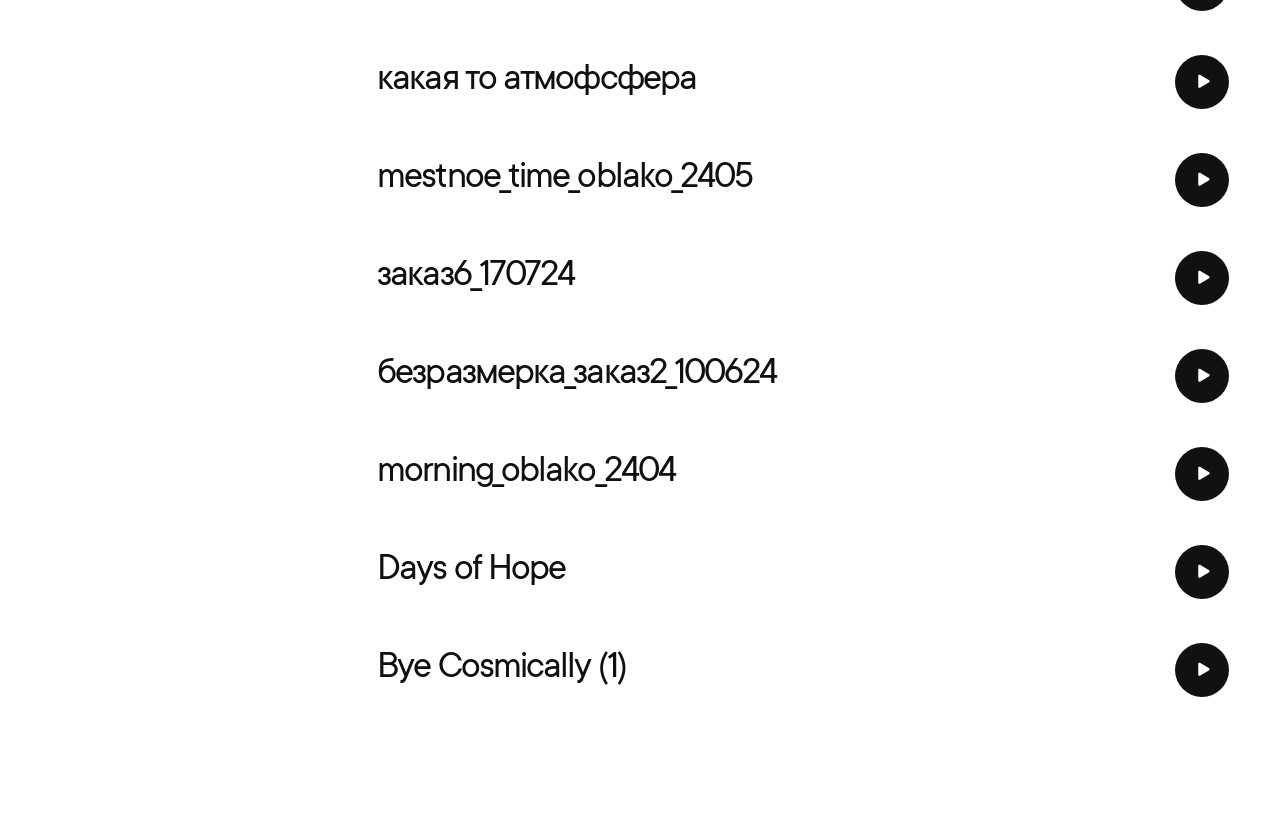
==== commit dce37706: "Integrate featured Extended player" ====
--- a/music.html
+++ b/music.html
@@ -53,12 +53,20 @@
           </section>
 
           <section class="new-music" aria-labelledby="new-music-title">
-            <div class="new-music__top"><span>Новые треки</span><a href="https://t.me/niktoimiyamusic" target="_blank" rel="noreferrer">слушать в Telegram ↗</a></div>
-            <a class="new-music__extended" href="https://t.me/niktoimiyamusic" target="_blank" rel="noreferrer" aria-label="Открыть новые Extended-версии в музыкальном канале">
+            <div class="new-music__top"><span>Новые треки</span><a href="https://t.me/niktoimiyamusic" target="_blank" rel="noreferrer">музыкальный канал ↗</a></div>
+            <article class="track new-music__extended" aria-label="Плеер Faster than time Extended">
               <canvas class="new-music__stars" aria-hidden="true"></canvas>
               <div class="new-music__glow" aria-hidden="true"></div>
-              <div class="new-music__copy"><span class="new-music__eyebrow">NEW / EXTENDED</span><h2 id="new-music-title">Faster than time.</h2><p>Extended version · 16 сентября 2026. Больше пространства, больше движения.</p><span class="new-music__cta">открыть музыку <span aria-hidden="true">↗</span></span></div>
-            </a>
+              <div class="new-music__details">
+                <p class="new-music__eyebrow">16 сентября 2026 <span>·</span> Extended version</p>
+                <h2 id="new-music-title" class="track__title">Faster than time</h2>
+                <div class="track__player new-music__player">
+                  <button class="track__play" type="button" aria-label="Воспроизвести Faster than time Extended"><svg class="track__icon track__icon--play" viewBox="0 0 24 24" aria-hidden="true"><path d="M8.25 5.8c0-.86.94-1.39 1.68-.95l9.22 5.48c.72.43.72 1.47 0 1.9l-9.22 5.48c-.74.44-1.68-.09-1.68-.95V5.8Z"/></svg><svg class="track__icon track__icon--pause" viewBox="0 0 24 24" aria-hidden="true"><rect x="7.25" y="5.5" width="3.25" height="13" rx="1.15"/><rect x="13.5" y="5.5" width="3.25" height="13" rx="1.15"/></svg></button>
+                  <div class="track__controls"><input class="track__seek" type="range" min="0" max="0" value="0" step="0.1" aria-label="Перемотка трека" /><div class="track__time"><span class="track__current">0:00</span><span class="track__duration">0:00</span></div></div>
+                  <audio preload="none" class="track__audio" data-audio-ready="false"><source data-src="assets/music/Faster%20than%20time%20%28Extended%29.mp3" type="audio/mpeg" /></audio>
+                </div>
+              </div>
+            </article>
           </section>
 
           <div class="track-toolbar">
@@ -76,23 +84,6 @@
           </div>
 
           <section class="track-groups">
-            <section class="track-group" data-filter-group="dated">
-              <h2 class="track-group__date">16 september 2026</h2>
-              <div class="tracks">
-                <article class="track">
-                  <div class="track__meta">
-                    <p class="track__index">35</p>
-                    <h3 class="track__title">Faster than time (Extended)</h3>
-                  </div>
-                  <div class="track__player">
-                    <button class="track__play" type="button" aria-label="Воспроизвести трек"><svg class="track__icon track__icon--play" viewBox="0 0 24 24" aria-hidden="true"><path d="M8.25 5.8c0-.86.94-1.39 1.68-.95l9.22 5.48c.72.43.72 1.47 0 1.9l-9.22 5.48c-.74.44-1.68-.09-1.68-.95V5.8Z"/></svg><svg class="track__icon track__icon--pause" viewBox="0 0 24 24" aria-hidden="true"><rect x="7.25" y="5.5" width="3.25" height="13" rx="1.15"/><rect x="13.5" y="5.5" width="3.25" height="13" rx="1.15"/></svg></button>
-                    <div class="track__controls"><input class="track__seek" type="range" min="0" max="0" value="0" step="0.1" aria-label="Перемотка трека" /><div class="track__time"><span class="track__current">0:00</span><span class="track__duration">0:00</span></div></div>
-                    <audio preload="none" class="track__audio" data-audio-ready="false"><source data-src="assets/music/Faster%20than%20time%20%28Extended%29.mp3" type="audio/mpeg" /></audio>
-                  </div>
-                </article>
-              </div>
-            </section>
-
             <section class="track-group" data-filter-group="dated">
               <h2 class="track-group__date">15 september 2026</h2>
               <div class="tracks">
--- a/styles/music-modern.css
+++ b/styles/music-modern.css
@@ -17,3 +17,20 @@
 .new-music__extended:hover{box-shadow:0 15px 40px rgba(19,18,58,.18)}
 @media(max-width:620px){.new-music{margin:14px 0 55px}.new-music__top>span{font-size:30px}.new-music__top a{font-size:13px}.new-music__extended{min-height:380px;border-radius:28px;padding:28px 22px}.new-music__copy h2{font-size:clamp(47px,13vw,68px)}.new-music__copy{gap:18px}.new-music__cta{margin-top:12px}.new-music__copy p{font-size:17px}}
 @media(prefers-reduced-motion:reduce){.new-music__cta span{transition:none}}
+/* Featured release: functional player, restrained presentation */
+.new-music__extended{display:block;min-height:350px;padding:clamp(26px,4.3vw,58px);border-radius:26px;box-shadow:none}
+.new-music__details{position:relative;z-index:2;display:flex;flex-direction:column;align-items:flex-start;width:100%;max-width:820px}
+.new-music__eyebrow{margin:0 0 38px;letter-spacing:.04em;text-transform:none;font-size:14px;font-weight:400;color:#c0bfd2}
+.new-music__extended .track__title{font-size:clamp(48px,7.3vw,102px);line-height:.92;letter-spacing:-.065em;color:#fff;font-weight:500;margin:0 0 54px}
+.new-music__player{display:flex!important;align-items:center;gap:22px;width:min(620px,100%)}
+.new-music__extended .track__play{flex:none;width:54px;height:54px;background:#fff;color:#111}
+.new-music__extended[data-state="playing"] .track__play{background:#fff;color:#111}
+.new-music__extended[data-state="playing"] .track__title{color:#fff}
+.new-music__extended .track__controls,.new-music__extended[data-state="playing"] .track__controls{display:flex;flex:1;flex-direction:column;gap:9px;align-items:stretch;max-height:none;opacity:1;overflow:visible;pointer-events:auto;padding:0}
+.new-music__extended .track__seek{height:4px;background:rgba(255,255,255,.32)}
+.new-music__extended .track__seek::-webkit-slider-thumb{background:#fff}
+.new-music__extended .track__seek::-moz-range-thumb{background:#fff}
+.new-music__extended .track__time,.new-music__extended .track__current::after{color:#c0bfd1}
+.new-music__extended .track__time{align-self:flex-start}
+@media(max-width:620px){.new-music__extended{min-height:330px;padding:27px 23px;border-radius:24px}.new-music__eyebrow{margin-bottom:42px;font-size:12px}.new-music__extended .track__title{font-size:clamp(48px,12vw,70px);margin-bottom:56px}.new-music__player{gap:15px}.new-music__extended .track__play{width:48px;height:48px}.new-music__extended .track__controls{min-width:0}.new-music__extended .track__seek{height:4px;background:rgba(255,255,255,.32)}}
+
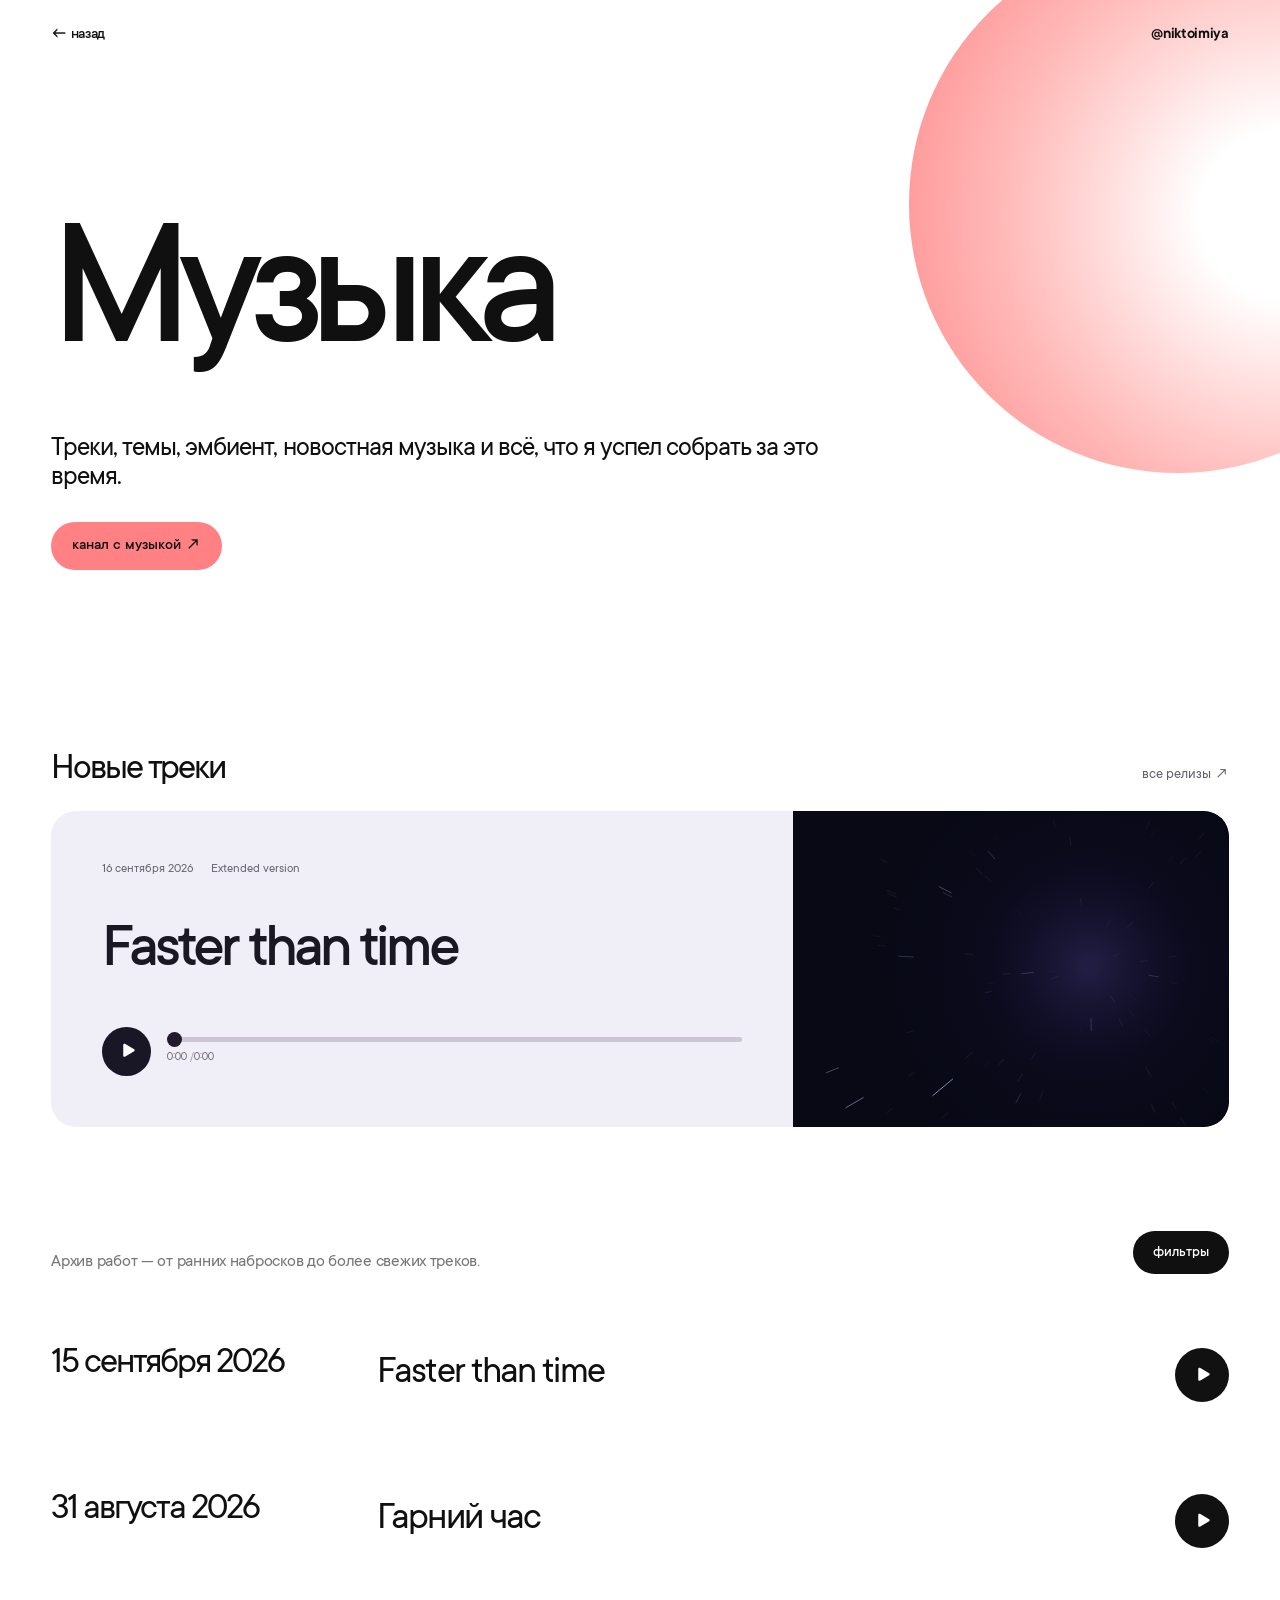
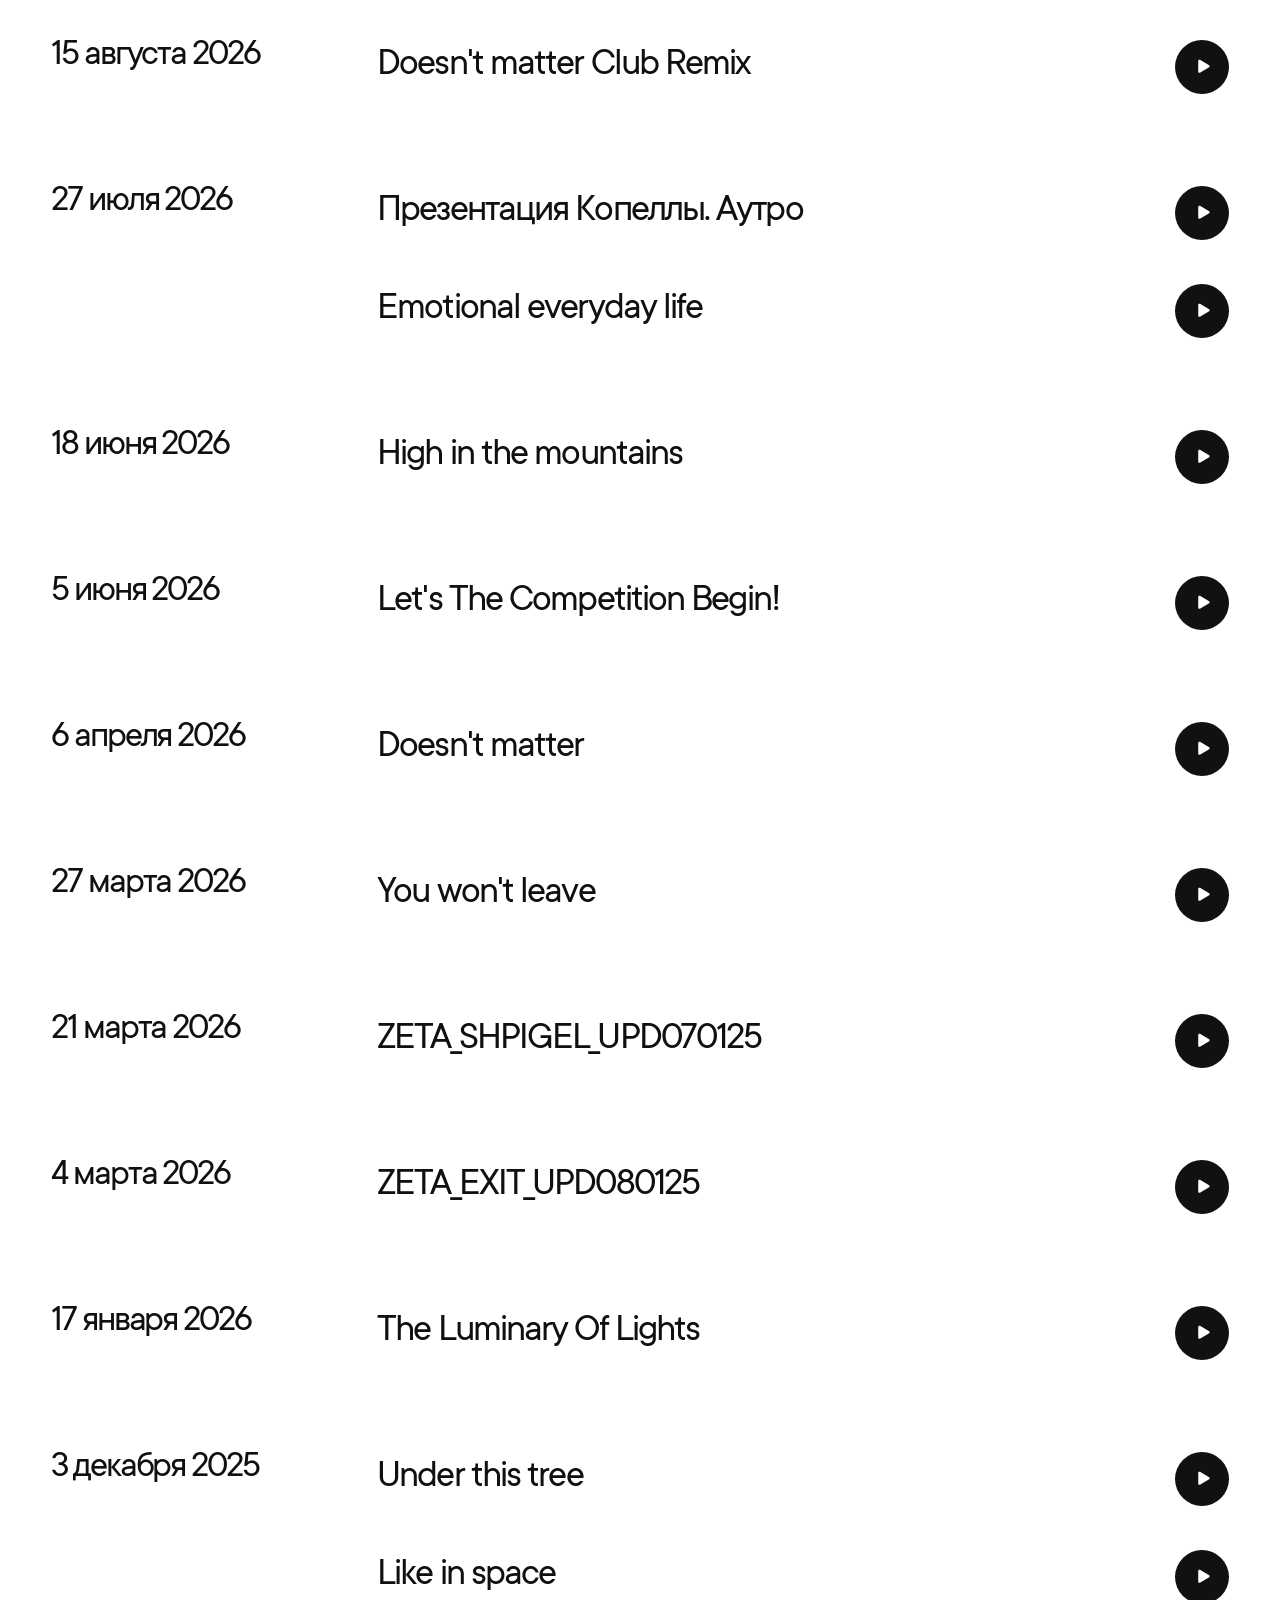
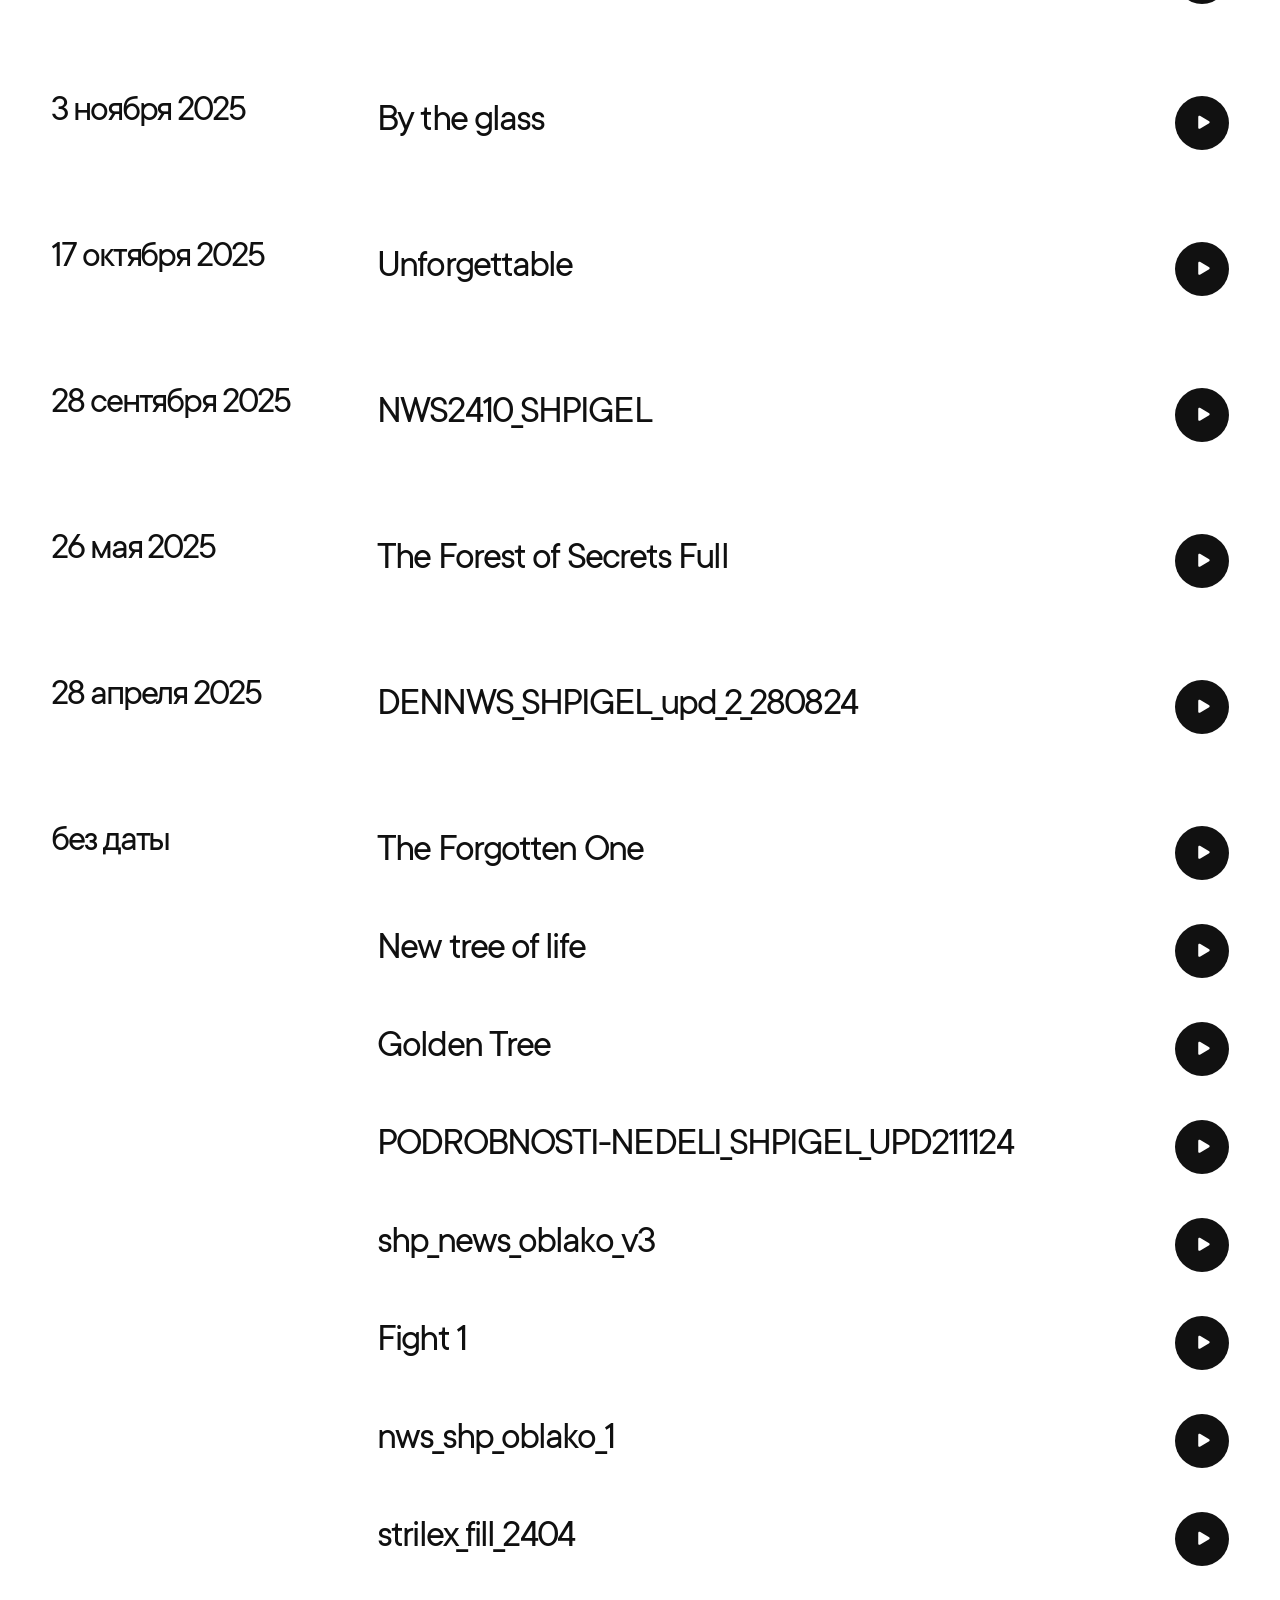
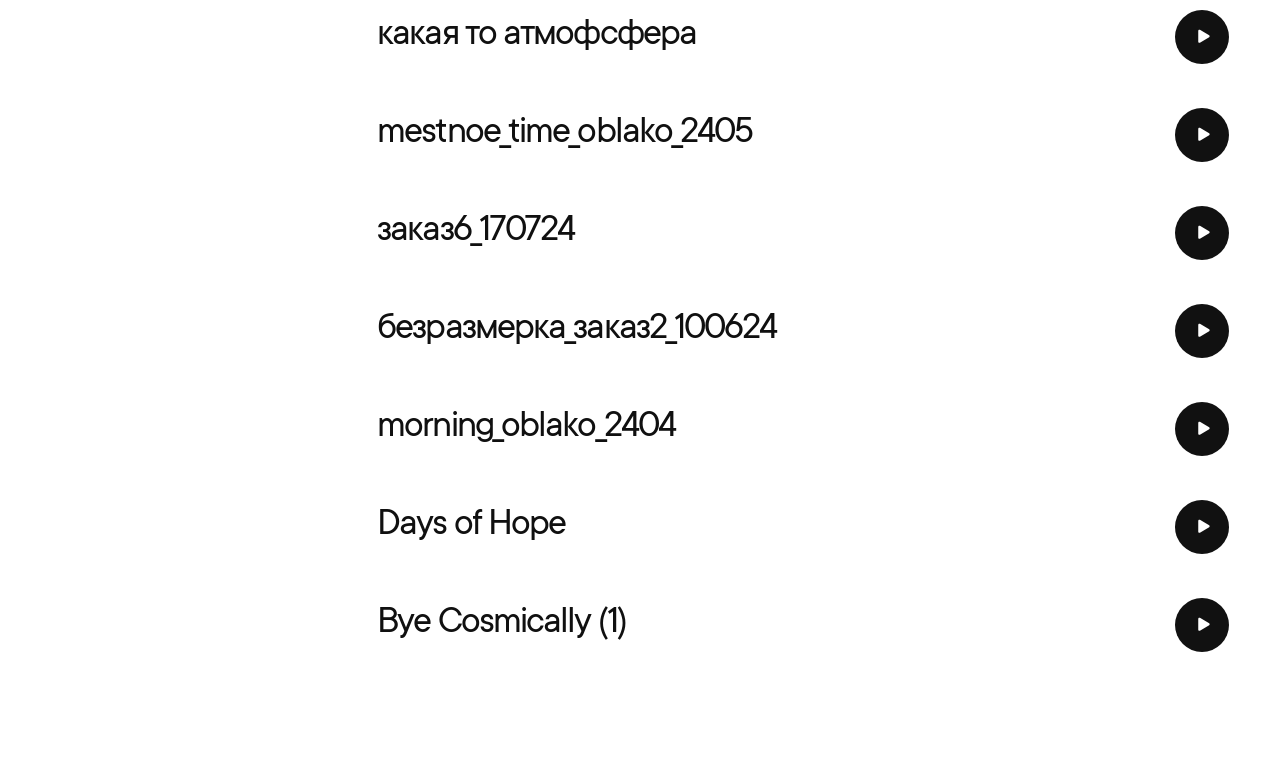
==== commit 7daf03c1: "Rebuild Extended music player as responsive split layout" ====
--- a/music.html
+++ b/music.html
@@ -53,17 +53,16 @@
           </section>
 
           <section class="new-music" aria-labelledby="new-music-title">
-            <div class="new-music__top"><span>Новые треки</span><a href="https://t.me/niktoimiyamusic" target="_blank" rel="noreferrer">музыкальный канал ↗</a></div>
-            <article class="track new-music__extended" aria-label="Плеер Faster than time Extended">
-              <canvas class="new-music__stars" aria-hidden="true"></canvas>
-              <div class="new-music__glow" aria-hidden="true"></div>
+            <div class="new-music__top"><span>Новые треки</span><a href="https://t.me/niktoimiyamusic" target="_blank" rel="noreferrer">все релизы ↗</a></div>
+            <article class="track new-music__extended" aria-label="Faster than time Extended — плеер">
+              <div class="new-music__visual" aria-hidden="true"><canvas class="new-music__stars"></canvas></div>
               <div class="new-music__details">
-                <p class="new-music__eyebrow">16 сентября 2026 <span>·</span> Extended version</p>
-                <h2 id="new-music-title" class="track__title">Faster than time</h2>
+                <div class="new-music__meta"><span>16 сентября 2026</span><span>Extended version</span></div>
+                <h2 class="track__title" id="new-music-title">Faster than time</h2>
                 <div class="track__player new-music__player">
                   <button class="track__play" type="button" aria-label="Воспроизвести Faster than time Extended"><svg class="track__icon track__icon--play" viewBox="0 0 24 24" aria-hidden="true"><path d="M8.25 5.8c0-.86.94-1.39 1.68-.95l9.22 5.48c.72.43.72 1.47 0 1.9l-9.22 5.48c-.74.44-1.68-.09-1.68-.95V5.8Z"/></svg><svg class="track__icon track__icon--pause" viewBox="0 0 24 24" aria-hidden="true"><rect x="7.25" y="5.5" width="3.25" height="13" rx="1.15"/><rect x="13.5" y="5.5" width="3.25" height="13" rx="1.15"/></svg></button>
-                  <div class="track__controls"><input class="track__seek" type="range" min="0" max="0" value="0" step="0.1" aria-label="Перемотка трека" /><div class="track__time"><span class="track__current">0:00</span><span class="track__duration">0:00</span></div></div>
-                  <audio preload="none" class="track__audio" data-audio-ready="false"><source data-src="assets/music/Faster%20than%20time%20%28Extended%29.mp3" type="audio/mpeg" /></audio>
+                  <div class="track__controls"><input class="track__seek" type="range" min="0" max="0" value="0" step="0.1" aria-label="Перемотка трека"/><div class="track__time"><span class="track__current">0:00</span><span class="track__duration">0:00</span></div></div>
+                  <audio preload="none" class="track__audio" data-audio-ready="false"><source data-src="assets/music/Faster%20than%20time%20%28Extended%29.mp3" type="audio/mpeg"/></audio>
                 </div>
               </div>
             </article>
--- a/styles/music-modern.css
+++ b/styles/music-modern.css
@@ -1,36 +1,38 @@
 @font-face{font-family:"TT Commons";src:url("../assets/fonts/TTCommons-Regular.woff") format("woff");font-style:normal;font-weight:400;font-display:swap}@font-face{font-family:"TT Commons";src:url("../assets/fonts/TTCommons-Medium.woff") format("woff");font-style:normal;font-weight:500;font-display:swap}@font-face{font-family:"TT Commons";src:url("../assets/fonts/TTCommons-DemiBold.woff") format("woff");font-style:normal;font-weight:600;font-display:swap}@font-face{font-family:"TT Commons";src:url("../assets/fonts/TTCommons-Bold.woff") format("woff");font-style:normal;font-weight:700;font-display:swap}*{box-sizing:border-box}html{scroll-behavior:smooth;background:#fff;max-width:100%;overflow-x:clip}body{margin:0;max-width:100%;background:#fff;color:#101010;font-family:"TT Commons","Segoe UI",sans-serif;-webkit-font-smoothing:antialiased;overflow-x:clip}a{color:inherit;text-decoration:none}button,input{font:inherit}.page{width:min(1500px,92vw);margin:0 auto;padding:0 0 110px}.themebar{height:70px;display:flex;align-items:center;justify-content:space-between;position:relative;z-index:20}.theme-link,.music-brand{font-size:16px;font-weight:500;letter-spacing:-.02em}.music-brand{font-weight:600}.layout,.layout--single{display:block;min-width:0;max-width:100%}.layout__main,.track-groups,.track-group,.tracks,.track,.track__meta,.track__controls{min-width:0;max-width:100%}.hero--section-page{position:relative;min-height:72svh;display:flex;align-items:center;margin:0;padding:90px 0 76px}.hero--section-page::before{content:"";position:absolute;z-index:0;width:clamp(360px,42vw,700px);aspect-ratio:1;border-radius:50%;right:-17vw;top:-15vh;background:radial-gradient(circle at 70% 52%,rgba(255,255,255,.98) 0 18%,rgba(255,174,172,.82) 58%,#ff8184 100%)}.hero__content--section{position:relative;z-index:2;width:min(1180px,90%)}.hero__title--section{margin:0;font-size:clamp(104px,14.5vw,250px);font-weight:500;line-height:.78;letter-spacing:-.075em}.music-hero__body{display:flex;flex-direction:column;align-items:flex-start;gap:28px;margin-top:58px;max-width:820px}.hero__lead--section{margin:0;font-size:clamp(25px,2.2vw,40px);line-height:1.06;letter-spacing:-.035em}.badge-link--section{display:inline-flex;align-items:center;justify-content:center;align-self:flex-start;padding:15px 21px;border-radius:999px;background:#ff8184;font-size:16px;font-weight:500;white-space:nowrap;transition:transform .25s ease}.badge-link--section:hover{transform:translateY(-3px)}.track-toolbar{display:flex;align-items:flex-end;justify-content:space-between;gap:24px;margin:34px 0 74px;padding-top:28px}.track-note{max-width:720px;margin:0;color:#777;font-size:18px;line-height:1.3;letter-spacing:-.015em}.track-filters{position:relative}.track-filters__summary{list-style:none;cursor:pointer;padding:13px 20px;border-radius:999px;background:#101010;color:#fff;font-size:15px;font-weight:500}.track-filters__summary::-webkit-details-marker{display:none}.track-filters__menu{position:absolute;right:0;top:calc(100% + 10px);z-index:30;min-width:190px;padding:8px;border-radius:22px;background:#eee8ff}.track-filters__option{width:100%;padding:12px 14px;border:0;border-radius:15px;background:transparent;color:#111;text-align:left;cursor:pointer}.track-filters__option:hover{background:#fff}.track-groups{display:grid;gap:82px}.track-group{display:grid;grid-template-columns:minmax(190px,270px) minmax(0,1fr);gap:56px;align-items:start}.track-group__date{position:sticky;top:28px;margin:0;font-size:clamp(30px,3vw,52px);font-weight:400;line-height:.9;letter-spacing:-.055em}.tracks{display:grid;gap:34px}.track{display:grid;grid-template-columns:minmax(0,1fr) auto;grid-template-areas:"meta play" "controls controls";gap:10px 28px;align-items:center;padding:0;background:transparent}.track__meta{grid-area:meta;min-width:0}.track__index{display:none}.track__title{margin:0;font-size:clamp(30px,3.1vw,54px);font-weight:400;line-height:.95;letter-spacing:-.048em;overflow-wrap:anywhere}.track__player{grid-area:play;display:contents}.track__play{grid-area:play;width:54px;height:54px;border:0;border-radius:50%;background:#111;color:#fff;display:grid;place-items:center;cursor:pointer;padding:0;transition:transform .18s ease,background .18s ease}.track__play:hover{transform:scale(1.035)}.track__icon{width:24px;height:24px;fill:currentColor}.track__icon--pause{display:none}.track[data-state="playing"] .track__play{background:#9c77f7}.track[data-state="playing"] .track__icon--play{display:none}.track[data-state="playing"] .track__icon--pause{display:block}.track__controls{grid-area:controls;display:grid;grid-template-columns:minmax(0,1fr) auto;gap:14px;align-items:center;max-height:0;opacity:0;overflow:hidden;pointer-events:none;transition:max-height .28s ease,opacity .2s ease,padding .28s ease;padding-top:0}.track[data-state="playing"] .track__controls{max-height:46px;opacity:1;pointer-events:auto;padding-top:6px}.track__seek{width:100%;min-width:0;max-width:100%;height:4px;margin:0;appearance:none;-webkit-appearance:none;border-radius:999px;background:rgba(16,16,16,.12);cursor:pointer}.track__seek::-webkit-slider-thumb{-webkit-appearance:none;width:13px;height:13px;border:0;border-radius:50%;background:#111}.track__seek::-moz-range-thumb{width:13px;height:13px;border:0;border-radius:50%;background:#111}.track__time{display:flex;align-items:center;color:#777;font-size:13px;font-variant-numeric:tabular-nums;white-space:nowrap}.track__current::after{content:" / ";color:#aaa}.track[data-state="playing"] .track__title{color:#6848c8}.track--featured{position:relative;isolation:isolate;overflow:hidden;min-height:230px;padding:46px 54px;border-radius:72px;color:#f7f7fb;background:linear-gradient(135deg,#111217 0%,#181a23 46%,#202331 100%);border:1px solid rgba(255,255,255,.06);box-shadow:0 24px 70px rgba(20,22,31,.14)}.track--featured::before{content:"";position:absolute;z-index:0;left:-8%;right:-8%;top:50%;height:2px;background:linear-gradient(90deg,transparent 0%,rgba(255,255,255,.08) 22%,rgba(167,151,255,.88) 50%,rgba(108,194,255,.55) 68%,transparent 100%);transform:translateY(-50%) rotate(-7deg);box-shadow:0 0 28px rgba(151,141,255,.32)}.track--featured::after{content:"";position:absolute;z-index:0;width:54%;aspect-ratio:1.8/1;border:1px solid rgba(255,255,255,.1);border-radius:50%;right:-3%;top:50%;transform:translateY(-50%) rotate(-10deg);box-shadow:inset 0 0 50px rgba(129,119,255,.05)}.track--featured .track__meta,.track--featured .track__play,.track--featured .track__controls{position:relative;z-index:2}.track--featured .track__title{font-size:clamp(40px,4.8vw,72px);font-weight:500;line-height:.9;letter-spacing:-.055em;color:#fff;text-wrap:balance}.track--featured .track__play{width:62px;height:62px;background:#fff;color:#111217;box-shadow:0 12px 30px rgba(0,0,0,.2)}.track--featured .track__play:hover{transform:scale(1.04)}.track--featured[data-state="playing"] .track__play{background:#b9adff;color:#111217}.track--featured[data-state="playing"] .track__title{color:#fff}.track--featured .track__seek{background:rgba(255,255,255,.18)}.track--featured .track__seek::-webkit-slider-thumb{background:#fff}.track--featured .track__seek::-moz-range-thumb{background:#fff}.track--featured .track__time,.track--featured .track__current::after{color:rgba(255,255,255,.62)}.track-group__date--release::after{content:"новый релиз";display:block;width:max-content;margin-top:14px;padding:7px 11px;border-radius:999px;background:#f0edff;color:#6b56d9;font-size:13px;font-weight:600;line-height:1;letter-spacing:-.01em}.track[hidden],.track-group[hidden]{display:none!important}@media(max-width:980px){.page{width:min(100% - 36px,1500px)}.hero--section-page{min-height:64svh}.hero__content--section{width:100%}.music-hero__body{gap:24px}.track-group{grid-template-columns:1fr;gap:22px}.track-group__date{position:static}}@media(max-width:620px){.page{width:auto;max-width:none;margin:0;padding:0 16px 64px;overflow:hidden}.themebar{height:64px}.theme-link,.music-brand{min-height:44px;display:flex;align-items:center;font-size:15px}.hero--section-page{min-height:auto;padding:64px 0 72px}.hero--section-page::before{width:330px;right:-205px;top:-70px}.hero__content--section{width:100%}.hero__title--section{font-size:clamp(78px,25vw,112px);line-height:.8;letter-spacing:-.065em}.music-hero__body{margin-top:32px;gap:22px;max-width:none}.hero__lead--section{font-size:25px;line-height:1.08}.badge-link--section{min-height:48px;padding:0 20px;font-size:16px}.track-toolbar{margin:4px 0 54px;padding-top:22px;align-items:stretch;flex-direction:column;gap:20px}.track-note{font-size:17px;line-height:1.35}.track-filters{width:max-content}.track-filters__summary{min-height:46px;display:flex;align-items:center;padding:0 18px;font-size:16px}.track-filters__menu{left:0;right:auto;min-width:180px}.track-filters__option{min-height:44px;font-size:16px}.track-groups{gap:54px}.track-group{gap:20px}.track-group__date{font-size:34px;line-height:.95}.tracks{gap:30px}.track{grid-template-columns:minmax(0,1fr) 52px;gap:10px 14px;align-items:center}.track__title{font-size:clamp(29px,9vw,38px);line-height:.96;letter-spacing:-.04em}.track__play{width:52px;height:52px;touch-action:manipulation}.track__icon{width:22px;height:22px}.track__controls{grid-template-columns:1fr auto;gap:10px;align-items:center}.track[data-state="playing"] .track__controls{max-height:56px;padding-top:7px}.track__seek{height:30px;background:linear-gradient(to bottom,transparent 13px,rgba(16,16,16,.13) 13px,rgba(16,16,16,.13) 17px,transparent 17px);touch-action:none}.track__seek::-webkit-slider-thumb{width:18px;height:18px}.track__seek::-moz-range-thumb{width:18px;height:18px}.track__time{font-size:13px;justify-content:flex-end}.track__current::after{content:" / "}.track--featured{min-height:190px;padding:30px 24px;border-radius:42px;grid-template-columns:minmax(0,1fr) 54px}.track--featured::before{left:-24%;right:-24%;transform:translateY(-50%) rotate(-11deg)}.track--featured::after{width:78%;right:-29%}.track--featured .track__title{font-size:clamp(34px,11vw,48px);line-height:.9}.track--featured .track__play{width:54px;height:54px}.track-group__date--release::after{margin-top:10px}}@media(max-width:380px){.page{width:auto;padding-left:12px;padding-right:12px}.theme-link,.music-brand{font-size:14px}.hero--section-page{padding-top:56px}.hero__title--section{font-size:74px}.hero__lead--section{font-size:22px}.track-group__date{font-size:31px}.track{grid-template-columns:minmax(0,1fr) 48px;gap:9px 10px}.track__title{font-size:28px}.track__play{width:48px;height:48px}.track__controls{grid-template-columns:1fr}.track__time{justify-content:flex-start}}
-/* The featured release uses a lightweight canvas starfield, not an image. */
-.new-music{margin:32px 0 78px}
-.new-music__top{display:flex;align-items:center;justify-content:space-between;gap:18px;margin-bottom:17px;font-size:16px}
-.new-music__top>span{font-size:clamp(28px,3vw,44px);letter-spacing:-.055em}
-.new-music__top a{color:#68616d;text-decoration:none}
-.new-music__extended{position:relative;isolation:isolate;display:block;min-height:430px;padding:clamp(28px,5vw,70px);overflow:hidden;border-radius:36px;background:#080915;color:#fff;text-decoration:none}
-.new-music__stars{position:absolute;inset:0;width:100%;height:100%;z-index:-2}
-.new-music__glow{position:absolute;inset:0;z-index:-1;pointer-events:none;background:radial-gradient(ellipse at 80% 48%,transparent 5%,rgba(13,10,38,.22) 35%,rgba(7,8,21,.82) 88%),linear-gradient(90deg,rgba(7,8,20,.64),transparent 85%)}
-.new-music__copy{position:relative;max-width:780px;display:flex;align-items:flex-start;flex-direction:column;gap:20px}
-.new-music__eyebrow{font-size:12px;letter-spacing:.18em;font-weight:650;color:#cac7ff}
-.new-music__copy h2{font-size:clamp(48px,7.6vw,106px);max-width:800px;line-height:.9;letter-spacing:-.07em;font-weight:500;margin:0}
-.new-music__copy p{font-size:clamp(17px,1.7vw,23px);line-height:1.3;max-width:460px;color:#d9d8e9;margin:0}
-.new-music__cta{display:inline-flex;align-items:center;gap:36px;margin-top:18px;padding:14px 18px;border-radius:100px;background:#fff;color:#11111a;font-size:15px}
-.new-music__cta span{transition:transform .25s}
-.new-music__extended:hover .new-music__cta span{transform:translate(3px,-3px)}
-.new-music__extended:hover{box-shadow:0 15px 40px rgba(19,18,58,.18)}
-@media(max-width:620px){.new-music{margin:14px 0 55px}.new-music__top>span{font-size:30px}.new-music__top a{font-size:13px}.new-music__extended{min-height:380px;border-radius:28px;padding:28px 22px}.new-music__copy h2{font-size:clamp(47px,13vw,68px)}.new-music__copy{gap:18px}.new-music__cta{margin-top:12px}.new-music__copy p{font-size:17px}}
-@media(prefers-reduced-motion:reduce){.new-music__cta span{transition:none}}
-/* Featured release: functional player, restrained presentation */
-.new-music__extended{display:block;min-height:350px;padding:clamp(26px,4.3vw,58px);border-radius:26px;box-shadow:none}
-.new-music__details{position:relative;z-index:2;display:flex;flex-direction:column;align-items:flex-start;width:100%;max-width:820px}
-.new-music__eyebrow{margin:0 0 38px;letter-spacing:.04em;text-transform:none;font-size:14px;font-weight:400;color:#c0bfd2}
-.new-music__extended .track__title{font-size:clamp(48px,7.3vw,102px);line-height:.92;letter-spacing:-.065em;color:#fff;font-weight:500;margin:0 0 54px}
-.new-music__player{display:flex!important;align-items:center;gap:22px;width:min(620px,100%)}
-.new-music__extended .track__play{flex:none;width:54px;height:54px;background:#fff;color:#111}
-.new-music__extended[data-state="playing"] .track__play{background:#fff;color:#111}
-.new-music__extended[data-state="playing"] .track__title{color:#fff}
-.new-music__extended .track__controls,.new-music__extended[data-state="playing"] .track__controls{display:flex;flex:1;flex-direction:column;gap:9px;align-items:stretch;max-height:none;opacity:1;overflow:visible;pointer-events:auto;padding:0}
-.new-music__extended .track__seek{height:4px;background:rgba(255,255,255,.32)}
-.new-music__extended .track__seek::-webkit-slider-thumb{background:#fff}
-.new-music__extended .track__seek::-moz-range-thumb{background:#fff}
-.new-music__extended .track__time,.new-music__extended .track__current::after{color:#c0bfd1}
-.new-music__extended .track__time{align-self:flex-start}
-@media(max-width:620px){.new-music__extended{min-height:330px;padding:27px 23px;border-radius:24px}.new-music__eyebrow{margin-bottom:42px;font-size:12px}.new-music__extended .track__title{font-size:clamp(48px,12vw,70px);margin-bottom:56px}.new-music__player{gap:15px}.new-music__extended .track__play{width:48px;height:48px}.new-music__extended .track__controls{min-width:0}.new-music__extended .track__seek{height:4px;background:rgba(255,255,255,.32)}}
-
+/* New release: clean two-panel music player. */
+.new-music{margin:30px 0 76px}
+.new-music__top{display:flex;align-items:baseline;justify-content:space-between;gap:16px;margin-bottom:18px}
+.new-music__top>span{font-size:clamp(30px,3vw,44px);letter-spacing:-.055em}
+.new-music__top a{font-size:15px;color:#65606c;text-decoration:none}
+.new-music__top a:hover{color:#14111d}
+.new-music .new-music__extended{display:grid;grid-template-columns:minmax(0,1fr) minmax(230px,37%);grid-template-areas:none;gap:0;align-items:stretch;min-height:316px;position:relative;overflow:hidden;padding:0;border-radius:25px;background:#f0eef6;color:#191725;box-shadow:none}
+.new-music__details{grid-column:1;grid-row:1;min-width:0;display:flex;flex-direction:column;justify-content:space-between;padding:clamp(28px,4vw,52px);gap:18px;position:relative;z-index:1}
+.new-music__visual{grid-column:2;grid-row:1;position:relative;min-height:316px;overflow:hidden;background:radial-gradient(circle at 50% 50%,#252243,#0b0b18 72%);border-radius:0 25px 25px 0}
+.new-music__stars{display:block;width:100%;height:100%;position:absolute;inset:0;pointer-events:none}
+.new-music__meta{display:flex;flex-wrap:wrap;gap:8px 18px;color:#68636f;font-size:13px}
+.new-music__extended .track__title{font-size:clamp(42px,5vw,74px);font-weight:500;letter-spacing:-.06em;line-height:.97;margin:0;color:#1a1822;overflow-wrap:normal;text-wrap:balance}
+.new-music__extended[data-state="playing"] .track__title{color:#1a1822}
+.new-music .new-music__player{display:flex;align-items:center;gap:16px;width:100%;min-width:0}
+.new-music__extended .track__play{grid-area:auto;flex:none;display:grid;place-items:center;width:49px;height:49px;padding:0;border-radius:50%;background:#191725;color:white}
+.new-music__extended[data-state="playing"] .track__play{background:#191725;color:#fff}
+.new-music__extended .track__controls,.new-music__extended[data-state="playing"] .track__controls{grid-area:auto;flex:1 1 0;min-width:0;display:flex;flex-direction:column;align-items:stretch;gap:9px;opacity:1;max-height:none;padding:0;overflow:visible;pointer-events:auto}
+.new-music__extended .track__seek{display:block;appearance:none;-webkit-appearance:none;width:100%;min-width:0;height:5px;margin:0;background:#cbc5d4;border-radius:99px;touch-action:pan-y}
+.new-music__extended .track__seek::-webkit-slider-thumb{-webkit-appearance:none;background:#211b2b;width:15px;height:15px;border-radius:50%}
+.new-music__extended .track__seek::-moz-range-thumb{background:#211b2b;border:0;width:15px;height:15px;border-radius:50%}
+.new-music__extended .track__time{font-size:12px;color:#77717e;justify-content:flex-start}
+.new-music__extended .track__current::after{color:#a19bab}
+@media(max-width:850px){.new-music .new-music__extended{grid-template-columns:minmax(0,1fr) 32%;min-height:300px}.new-music__visual{min-height:300px}.new-music__details{padding:30px}.new-music__extended .track__title{font-size:clamp(40px,6vw,62px)}}
+@media(max-width:620px){
+.new-music{margin:12px 0 55px}
+.new-music__top>span{font-size:30px}
+.new-music__top a{font-size:13px}
+.new-music .new-music__extended{display:flex;flex-direction:column;min-height:0;border-radius:22px}
+.new-music__visual{order:0;flex:none;min-height:0;height:148px;border-radius:22px 22px 0 0}
+.new-music__details{order:1;padding:25px 22px 27px;gap:27px}
+.new-music__meta{gap:6px 12px;font-size:12px}
+.new-music__extended .track__title{font-size:clamp(38px,10.2vw,58px)}
+.new-music .new-music__player{gap:14px}
+.new-music__extended .track__play{width:48px;height:48px}
+.new-music__extended .track__seek{height:5px;background:#cbc5d4}
+.new-music__extended .track__time{justify-content:flex-start}
+}
